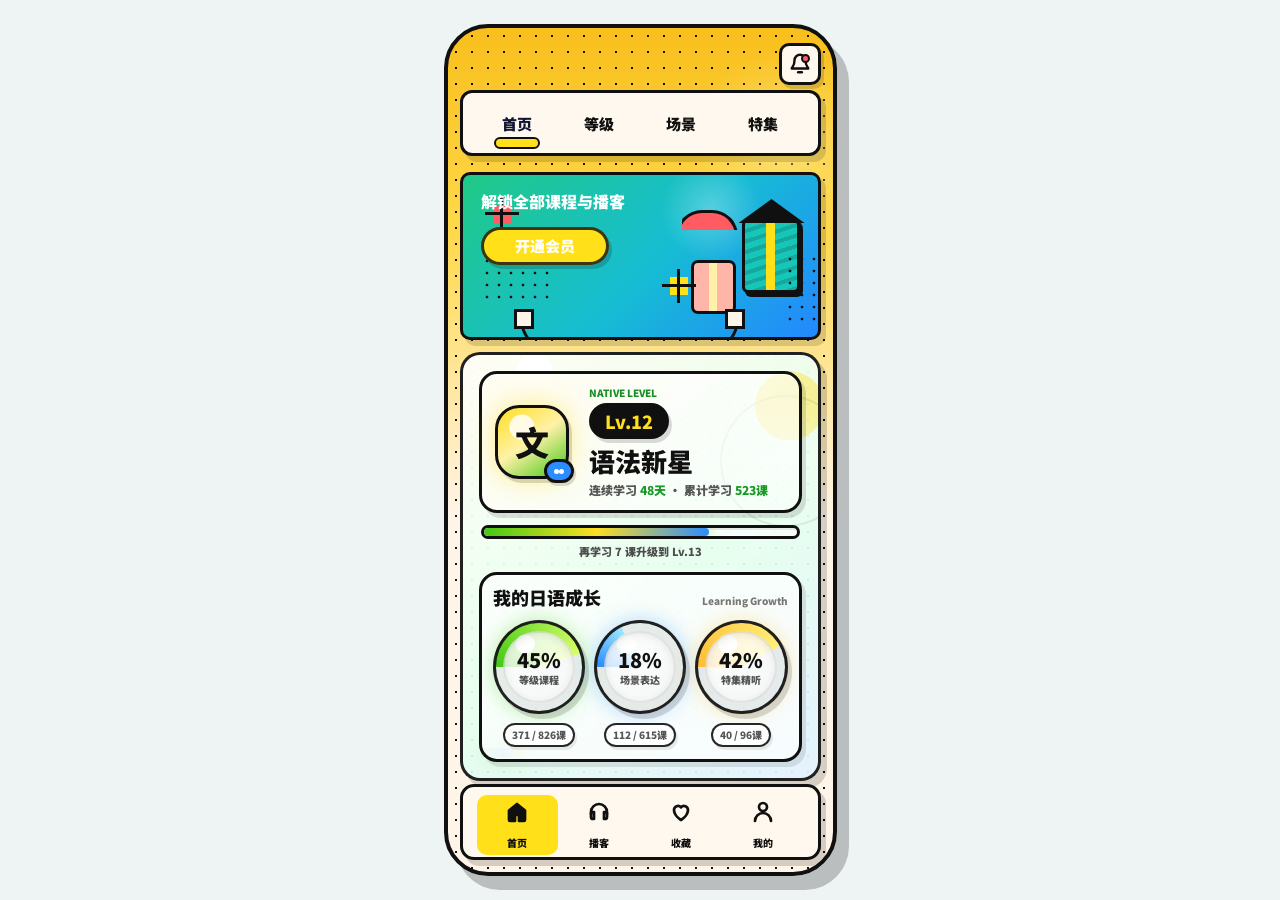
==== index.html @ c074c619 "Add files via upload" ====
<!doctype html>
<html lang="zh-CN">
  <head>
    <meta charset="UTF-8" />
    <meta name="viewport" content="width=device-width, initial-scale=1.0" />
    <title>Native 日本語 新版 App</title>
    <link rel="preconnect" href="https://fonts.googleapis.com" />
    <link rel="preconnect" href="https://fonts.gstatic.com" crossorigin />
    <link href="https://fonts.googleapis.com/css2?family=Noto+Sans+JP:wght@500;700;900&family=Noto+Sans+SC:wght@500;700;900&display=swap" rel="stylesheet" />
    <link rel="stylesheet" href="./styles.css" />
  </head>
  <body>
    <main class="stage">
      <section class="phone" aria-label="Native 日本語 新版 App">
        <div class="app">
          <section class="page active" data-page="home">
            <div class="top-actions">
              <button data-action="open-sheet" aria-label="通知">
                <svg viewBox="0 0 24 24"><path d="M10 21h4"/><path d="M18 8a6 6 0 0 0-12 0c0 7-3 7-3 9h18c0-2-3-2-3-9"/></svg>
                <i></i>
              </button>
            </div>
            <nav class="home-cats" aria-label="首页分类">
              <button class="active" data-go="home">首页</button>
              <button data-go="course">等级</button>
              <button data-go="scene">场景</button>
              <button data-go="feature">特集</button>
            </nav>

            <article class="member-banner" data-go="membership">
              <div class="member-copy">
                <h2>解锁全部课程与播客</h2>
                <button type="button">开通会员</button>
              </div>
              <div class="banner-art" aria-hidden="true">
                <span class="shape plus red"></span>
                <span class="shape dots left"></span>
                <span class="shape button-line"></span>
                <span class="shape rect"></span>
                <span class="shape triangle"></span>
                <span class="shape half"></span>
                <span class="shape bezier"></span>
                <span class="shape dots right"></span>
                <span class="shape plus yellow"></span>
              </div>
            </article>

            <article class="dashboard-card progress-overview study-overview">
              <div class="growth-identity">
                <div class="growth-avatar" aria-hidden="true">
                  <b>文</b>
                  <i></i>
                </div>
                <div class="growth-copy">
                  <span>Native Level</span>
                  <strong>Lv.12</strong>
                  <h3>语法新星</h3>
                  <p>连续学习 <b>48天</b> · 累计学习 <b>523课</b></p>
                </div>
              </div>

              <div class="growth-xp">
                <div><span style="width:72%"></span></div>
                <p>再学习 7 课升级到 Lv.13</p>
              </div>

              <div class="growth-ring-panel" aria-label="我的日语成长">
                <div class="growth-ring-head">
                  <h3>我的日语成长</h3>
                  <span>Learning Growth</span>
                </div>

                <div class="growth-rings">
                  <section class="growth-ring-card ring-level">
                    <div class="growth-ring" style="--angle:162deg">
                      <div><strong>45%</strong><span>等级课程</span></div>
                    </div>
                    <p>371 / 826课</p>
                  </section>
                  <section class="growth-ring-card ring-scene">
                    <div class="growth-ring" style="--angle:65deg">
                      <div><strong>18%</strong><span>场景表达</span></div>
                    </div>
                    <p>112 / 615课</p>
                  </section>
                  <section class="growth-ring-card ring-feature">
                    <div class="growth-ring" style="--angle:151deg">
                      <div><strong>42%</strong><span>特集精听</span></div>
                    </div>
                    <p>40 / 96课</p>
                  </section>
                </div>
              </div>
            </article>

            <article class="today-card level-today">
              <button class="see-all" data-go="course">开始学习 ›</button>
              <div class="course-cover native-cover">N</div>
              <div class="wide-copy">
                <span>今日等级课程推荐</span>
                <h3>Native等级之「まあまあ」主题课程</h3>
                <p>学会日本人常用的模糊评价和自然回应。</p>
              </div>
              <button class="small-play" data-action="play">▶</button>
            </article>

            <article class="today-card scene-today">
              <button class="see-all" data-go="scene">练习场景 ›</button>
              <div class="course-cover cafe-cover">喫</div>
              <div class="wide-copy">
                <span>今日场景课程推荐</span>
                <h3>カフェへ行きませんか</h3>
                <p>邀请、点单、寒暄，一节课完成咖啡店会话。</p>
              </div>
              <button class="small-play" data-action="play">▶</button>
            </article>

            <article class="today-card feature-today">
              <button class="see-all">查看特集 ›</button>
              <div class="course-cover vocab-cover">AB</div>
              <div class="wide-copy">
                <span>今日特集推荐</span>
                <h3>ABAB系词汇精选</h3>
                <p>どきどき、わくわく、いらいら，一次掌握高频拟态词。</p>
              </div>
              <button class="small-play gold-play" data-action="play">▶</button>
            </article>

            <article class="today-card podcast-today">
              <button class="see-all" data-go="podcast">节目列表 ›</button>
              <div class="course-cover podcast-cover" aria-hidden="true"><i></i></div>
              <div class="wide-copy">
                <h3>今日播客</h3>
                <p>日本の車生活について</p>
                <small>通勤、停车、买车文化 · 14:20</small>
              </div>
              <button class="small-play blue-play" data-action="play">▶</button>
            </article>
          </section>

          <section class="page" data-page="course">
            <div class="top-actions">
              <button data-action="open-sheet" aria-label="通知">
                <svg viewBox="0 0 24 24"><path d="M10 21h4"/><path d="M18 8a6 6 0 0 0-12 0c0 7-3 7-3 9h18c0-2-3-2-3-9"/></svg>
                <i></i>
              </button>
            </div>
            <nav class="home-cats" aria-label="首页分类">
              <button data-go="home">首页</button>
              <button class="active" data-go="course">等级</button>
              <button data-go="scene">场景</button>
              <button data-go="feature">特集</button>
            </nav>
            <div class="page-title">
              <div>
                <h2>等级课程</h2>
                <p>N5 到 Native，自然升级</p>
              </div>
            </div>

            <div class="sort-bar" data-sort-target="level-sort-list">
              <span>排序</span>
              <button class="active" data-sort="default">推荐</button>
              <button data-sort="total-desc">课程多</button>
              <button data-sort="learned-desc">学习多</button>
              <button data-sort="name-asc">名称</button>
            </div>

            <article class="level-hero">
              <div class="level-disc">N2</div>
              <div>
                <span>当前学习等级</span>
                <h3>中高级表达训练</h3>
                <p>重点训练自然表达、委婉语气和长句理解。</p>
              </div>
              <button data-action="play">继续</button>
            </article>

            <div class="level-tabs">
              <button data-go="level-n5">N5</button><button data-go="level-n4">N4</button><button data-go="level-n3">N3</button><button data-go="level-n2" class="active">N2</button><button data-go="level-n1">N1</button><button data-go="level-native">Native</button>
            </div>

            <div class="level-grid" id="level-sort-list">
              <article class="level-card done">
                <b>N5</b><h3>零基础轻松开口</h3><p>111课 · 已完成 70</p><i><span style="width: 63%"></span></i>
              </article>
              <article class="level-card done">
                <b>N4</b><h3>开启日常交流</h3><p>132课 · 已完成 98</p><i><span style="width: 74%"></span></i>
              </article>
              <article class="level-card" data-go="level-n3">
                <b>N3</b><h3>实用会话提升</h3><p>208课 · 已完成 98</p><i><span style="width: 47%"></span></i>
              </article>
              <article class="level-card active" data-go="level-n2">
                <b>N2</b><h3>各种场景表达进阶</h3><p>267课 · 已完成 0</p><i><span style="width: 0%"></span></i>
              </article>
              <article class="level-card locked" data-go="level-n1">
                <b>N1</b><h3>高级理解</h3><p>88课 · 解锁后学习</p><i><span style="width: 8%"></span></i>
              </article>
              <article class="level-card native">
                <b>Native</b><h3>真实语感</h3><p>主题表达 · まあまあ</p><i><span style="width: 18%"></span></i>
              </article>
            </div>

            <div class="course-list level-lessons">
              <article><mark class="new-badge">NEW</mark><span>01</span><div><h3>宿題をします</h3><p>ます形（します） · 播放 4</p></div><button>已完成</button></article>
              <article><span>02</span><div><h3>学生です</h3><p>丁寧形（です） · 播放 3</p></div><button>已完成</button></article>
              <article><span>03</span><div><h3>勉強する</h3><p>辞書形（する） · 播放 1</p></div><button>已完成</button></article>
              <article><span>04</span><div><h3>掃除して</h3><p>て形（して） · 播放 2</p></div><button>已完成</button></article>
              <article><span>05</span><div><h3>まあまあですね</h3><p>Native等级之「まあまあ」主题课程</p></div><button>学习中</button></article>
            </div>
          </section>

          <section class="page" data-page="level-n5">
            <div class="page-title sub-title">
              <button class="round-btn" data-go="course" aria-label="返回等级课程">
                <svg viewBox="0 0 24 24"><path d="m15 18-6-6 6-6"/></svg>
              </button>
              <div><h2>N5</h2><p>基础动词与礼貌表达</p></div>
            </div>
            <article class="level-list-head"><b>学习进度 70/111课</b><button data-action="play">全部播放</button></article>
            <div class="sort-bar compact" data-sort-target="level-n5-lessons">
              <span>排序</span>
              <button class="active" data-sort="default">课序</button>
              <button data-sort="unlearned-first">未学习</button>
              <button data-sort="complete-first">已完成</button>
              <button data-sort="plays-desc">播放多</button>
              <button data-sort="name-asc">名称</button>
            </div>
            <div class="old-level-list" id="level-n5-lessons">
              <article><mark class="new-badge">NEW</mark><span>01</span><div><h3>宿題をします</h3><p>ます形（します）</p></div><em>▶ 4</em><button>已完成</button></article>
              <article><span>02</span><div><h3>学生です</h3><p>丁寧形（です）</p></div><em>▶ 3</em><button>已完成</button></article>
              <article><span>03</span><div><h3>勉強する</h3><p>辞書形（する）</p></div><em>▶ 1</em><button>已完成</button></article>
              <article><span>04</span><div><h3>掃除して</h3><p>て形（して）</p></div><em>▶ 2</em><button>已完成</button></article>
              <article><span>05</span><div><h3>勉強しました</h3><p>た系（した・しました）</p></div><em>▶ 1</em><button>已完成</button></article>
            </div>
          </section>

          <section class="page" data-page="level-n4">
            <div class="page-title sub-title">
              <button class="round-btn" data-go="course" aria-label="返回等级课程">
                <svg viewBox="0 0 24 24"><path d="m15 18-6-6 6-6"/></svg>
              </button>
              <div><h2>N4</h2><p>可能形与日常表达</p></div>
            </div>
            <article class="level-list-head"><b>学习进度 1/132课</b><button data-action="play">全部播放</button></article>
            <div class="sort-bar compact" data-sort-target="level-n4-lessons">
              <span>排序</span>
              <button class="active" data-sort="default">课序</button>
              <button data-sort="unlearned-first">未学习</button>
              <button data-sort="complete-first">已完成</button>
              <button data-sort="plays-desc">播放多</button>
              <button data-sort="name-asc">名称</button>
            </div>
            <div class="old-level-list" id="level-n4-lessons">
              <article><mark class="new-badge">NEW</mark><span>01</span><div><h3>日本語ができる</h3><p>できる</p></div><em>▶ 0</em><button class="muted">未学习</button></article>
              <article><span>02</span><div><h3>予約できない</h3><p>できない</p></div><em>▶ 0</em><button class="muted">未学习</button></article>
              <article><span>03</span><div><h3>準備ができている</h3><p>できている</p></div><em>▶ 1</em><button class="muted">未学习</button></article>
              <article><span>04</span><div><h3>宿題ができていない</h3><p>できていない</p></div><em>▶ 0</em><button class="muted">未学习</button></article>
              <article><span>05</span><div><h3>食べられる</h3><p>〜られる（可能）</p></div><em>▶ 0</em><button class="muted">未学习</button></article>
            </div>
          </section>

          <section class="page" data-page="level-n3">
            <div class="page-title sub-title">
              <button class="round-btn" data-go="course" aria-label="返回等级课程">
                <svg viewBox="0 0 24 24"><path d="m15 18-6-6 6-6"/></svg>
              </button>
              <div><h2>N3</h2><p>实用会话与中级句型</p></div>
            </div>
            <article class="level-list-head"><b>学习进度 98/208课</b><button data-action="play">全部播放</button></article>
            <div class="sort-bar compact" data-sort-target="level-n3-lessons">
              <span>排序</span>
              <button class="active" data-sort="default">课序</button>
              <button data-sort="unlearned-first">未学习</button>
              <button data-sort="complete-first">已完成</button>
              <button data-sort="plays-desc">播放多</button>
              <button data-sort="name-asc">名称</button>
            </div>
            <div class="old-level-list" id="level-n3-lessons">
              <article data-go="n3-lesson-detail"><mark class="new-badge">NEW</mark><span>01</span><div><h3>出来上がる</h3><p>〜上がる</p></div><em>▶ 1</em><button>已完成</button></article>
              <article><span>02</span><div><h3>三日がかり</h3><p>〜がかり</p></div><em>▶ 0</em><button class="muted">未学习</button></article>
              <article><span>03</span><div><h3>信じがたい</h3><p>〜がたい</p></div><em>▶ 0</em><button class="muted">未学习</button></article>
              <article><span>04</span><div><h3>走りきった</h3><p>〜きる</p></div><em>▶ 0</em><button class="muted">未学习</button></article>
              <article><span>05</span><div><h3>食べきれない</h3><p>〜きれる</p></div><em>▶ 0</em><button class="muted">未学习</button></article>
            </div>
          </section>

          <section class="page" data-page="level-n2">
            <div class="page-title sub-title">
              <button class="round-btn" data-go="course" aria-label="返回等级课程">
                <svg viewBox="0 0 24 24"><path d="m15 18-6-6 6-6"/></svg>
              </button>
              <div><h2>N2</h2><p>高级句型与自然语气</p></div>
            </div>
            <article class="level-list-head"><b>学习进度 0/267课</b><button data-action="play">全部播放</button></article>
            <div class="sort-bar compact" data-sort-target="level-n2-lessons">
              <span>排序</span>
              <button class="active" data-sort="default">课序</button>
              <button data-sort="unlearned-first">未学习</button>
              <button data-sort="complete-first">已完成</button>
              <button data-sort="plays-desc">播放多</button>
              <button data-sort="name-asc">名称</button>
            </div>
            <div class="old-level-list" id="level-n2-lessons">
              <article data-go="n2-lesson-detail"><mark class="new-badge">NEW</mark><span>01</span><div><h3>力の限り走る</h3><p>〜限り（限界）</p></div><em>▶ 0</em><button class="muted">未学习</button></article>
              <article><span>02</span><div><h3>担当である限りは</h3><p>〜限りは（状態）</p></div><em>▶ 0</em><button class="muted">未学习</button></article>
              <article><span>03</span><div><h3>私が確認した限りでは</h3><p>〜限りでは（範囲）</p></div><em>▶ 0</em><button class="muted">未学习</button></article>
              <article><span>04</span><div><h3>今日に限って</h3><p>〜に限って</p></div><em>▶ 0</em><button class="muted">未学习</button></article>
              <article><span>05</span><div><h3>社員に限らず</h3><p>〜に限らず</p></div><em>▶ 0</em><button class="muted">未学习</button></article>
            </div>
          </section>

          <section class="page" data-page="level-native">
            <div class="page-title sub-title">
              <button class="round-btn" data-go="course" aria-label="返回等级课程">
                <svg viewBox="0 0 24 24"><path d="m15 18-6-6 6-6"/></svg>
              </button>
              <div><h2>Native</h2><p>真实语感与自然表达</p></div>
            </div>
            <article class="level-list-head"><b>学习进度 18/20课</b><button data-action="play">全部播放</button></article>
            <div class="sort-bar compact" data-sort-target="level-native-lessons">
              <span>排序</span>
              <button class="active" data-sort="default">课序</button>
              <button data-sort="unlearned-first">未学习</button>
              <button data-sort="complete-first">已完成</button>
              <button data-sort="plays-desc">播放多</button>
              <button data-sort="name-asc">名称</button>
            </div>
            <div class="old-level-list" id="level-native-lessons">
              <article><mark class="new-badge">NEW</mark><span>01</span><div><h3>思いのほか早く終わりました</h3><p>思いのほか</p></div><em>▶ 2</em><button>已完成</button></article>
              <article><span>02</span><div><h3>何より静か</h3><p>文法</p></div><em>▶ 2</em><button>已完成</button></article>
              <article><span>03</span><div><h3>何を言おうとも</h3><p>文法</p></div><em>▶ 1</em><button>已完成</button></article>
              <article><span>04</span><div><h3>親がいないのをいいことに</h3><p>文法</p></div><em>▶ 1</em><button>已完成</button></article>
              <article><span>05</span><div><h3>まあまあ</h3><p>表现</p></div><em>▶ 1</em><button class="muted">未学习</button></article>
            </div>
          </section>

          <section class="page" data-page="level-n1">
            <div class="page-title sub-title">
              <button class="round-btn" data-go="course" aria-label="返回等级课程">
                <svg viewBox="0 0 24 24"><path d="m15 18-6-6 6-6"/></svg>
              </button>
              <div><h2>N1</h2><p>高级表达与真实语气</p></div>
            </div>
            <article class="level-list-head"><b>学习进度 7/88课</b><button data-action="play">全部播放</button></article>
            <div class="sort-bar compact" data-sort-target="level-n1-lessons">
              <span>排序</span>
              <button class="active" data-sort="default">课序</button>
              <button data-sort="unlearned-first">未学习</button>
              <button data-sort="complete-first">已完成</button>
              <button data-sort="plays-desc">播放多</button>
              <button data-sort="name-asc">名称</button>
            </div>
            <div class="old-level-list" id="level-n1-lessons">
              <article data-go="lesson-detail"><mark class="new-badge">NEW</mark><span>01</span><div><h3>言うまでもない</h3><p>〜までもない</p></div><em>▶ 1</em><button>已完成</button></article>
              <article><span>02</span><div><h3>おそらく大丈夫</h3><p>おそらく</p></div><em>▶ 5</em><button>已完成</button></article>
              <article><span>03</span><div><h3>もしかしたら</h3><p>もしかしたら</p></div><em>▶ 3</em><button>已完成</button></article>
              <article><span>04</span><div><h3>どうも変だ</h3><p>どうも</p></div><em>▶ 3</em><button>已完成</button></article>
              <article><span>05</span><div><h3>言わずにはいられない</h3><p>〜ずにはいられない</p></div><em>▶ 0</em><button class="muted">未学习</button></article>
            </div>
          </section>

          <section class="page" data-page="lesson-detail">
            <div class="page-title lesson-title">
              <button class="round-btn" data-go="level-n1" aria-label="返回N1课程列表">
                <svg viewBox="0 0 24 24"><path d="m15 18-6-6 6-6"/></svg>
              </button>
              <div><h2>课程详情</h2><p>N1 · 言うまでもない</p></div>
              <button class="heart-btn" data-action="favorite-lesson" aria-label="收藏">♡</button>
            </div>

            <article class="lesson-summary-card">
              <h3>言うまでもない</h3>
              <p>没必要说</p>
              <div class="lesson-tags"><span>~までもない</span><span>恋爱约会</span></div>
              <div class="lesson-actions">
                <span>▶ 已播放1</span>
                <b>已完成</b>
                <button data-action="play">▶ 播放课程</button>
              </div>
            </article>

            <div class="dialogue-list">
              <article class="bubble left">
                <div class="speaker girl" aria-label="女性说话人"><img src="./assets/avatar-female.png" alt="" /></div>
                <div>
                  <h3>私のこと、本当に好き?</h3>
                  <p>watashi nokoto, hontou ni suki?</p>
                  <small>你真的喜欢我吗?</small>
                  <div><button data-action="play">▶ 播放</button><button>录音</button></div>
                </div>
              </article>
              <article class="bubble right">
                <div>
                  <h3>そんなの言うまでもないよ。</h3>
                  <p>sonnano iu mademonaiyo.</p>
                  <small>这还用说吗?</small>
                  <div><button data-action="play">▶ 播放</button><button>录音</button></div>
                </div>
                <div class="speaker boy" aria-label="男性说话人"><img src="./assets/avatar-male.png" alt="" /></div>
              </article>
            </div>

            <div class="lesson-bottom-actions">
              <button data-go="level-n1">‹ 上一课</button>
              <button data-action="toggle-complete">学习取消</button>
              <button data-go="course">下一课 ›</button>
            </div>
          </section>

          <section class="page" data-page="level-grammar-list">
            <div class="page-title sub-title">
              <button class="round-btn" data-action="grammar-back" aria-label="返回课程列表">
                <svg viewBox="0 0 24 24"><path d="m15 18-6-6 6-6"/></svg>
              </button>
              <div><h2 id="grammar-list-title">N1 语法列表</h2><p id="grammar-list-subtitle">选择语法查看例句</p></div>
            </div>
            <article class="grammar-list-hero">
              <span>Grammar Index</span>
              <h3 id="grammar-list-current">N1 高频语法</h3>
              <p>从课程主题进入同等级语法列表，再查看对应例句。</p>
            </article>
            <div class="sort-bar compact" data-sort-target="grammar-topic-list">
              <span>排序</span>
              <button class="active" data-sort="default">推荐</button>
            </div>
            <div class="grammar-topic-list" id="grammar-topic-list"></div>
          </section>

          <section class="page" data-page="grammar-examples">
            <div class="page-title sub-title">
              <button class="round-btn" data-go="level-grammar-list" aria-label="返回语法列表">
                <svg viewBox="0 0 24 24"><path d="m15 18-6-6 6-6"/></svg>
              </button>
              <div><h2 id="grammar-example-title">〜までもない</h2><p id="grammar-example-subtitle">N1 · 例句练习</p></div>
            </div>
            <article class="grammar-example-hero">
              <span>例句</span>
              <h3 id="grammar-example-pattern">〜までもない</h3>
              <p id="grammar-example-meaning">表示“没有必要特意做某事 / 不用说也明白”。</p>
            </article>
            <div class="grammar-example-list" id="grammar-example-list"></div>
          </section>

          <section class="page" data-page="n3-lesson-detail">
            <div class="page-title lesson-title">
              <button class="round-btn" data-go="level-n3" aria-label="返回N3课程列表">
                <svg viewBox="0 0 24 24"><path d="m15 18-6-6 6-6"/></svg>
              </button>
              <div><h2>课程详情</h2><p>N3 · 出来上がる</p></div>
              <button class="heart-btn" data-action="favorite-lesson" aria-label="收藏">♡</button>
            </div>

            <article class="lesson-summary-card n3-summary-card">
              <h3>出来上がる</h3>
              <p>完成</p>
              <div class="lesson-tags"><span>〜上がる</span><span>餐厅餐饮</span><span>N3</span></div>
              <div class="lesson-actions">
                <span>▶ 已播放1</span>
                <b>已完成</b>
                <button data-action="play">▶ 播放课程</button>
              </div>
            </article>

            <div class="dialogue-list n3-dialogue-list">
              <article class="bubble left">
                <div class="speaker girl" aria-label="女性说话人"><img src="./assets/avatar-female.png" alt="" /></div>
                <div>
                  <h3>ケーキはできましたか?</h3>
                  <small>蛋糕做好了吗?</small>
                  <div><button data-action="play">▶ 播放</button><button>录音</button></div>
                </div>
              </article>
              <article class="bubble right">
                <div>
                  <p>できあ</p>
                  <h3>はい、出来上がりました。</h3>
                  <small>是的，完成了。</small>
                  <div><button data-action="play">▶ 播放</button><button>录音</button></div>
                </div>
                <div class="speaker girl" aria-label="女性说话人"><img src="./assets/avatar-female.png" alt="" /></div>
              </article>
              <article class="bubble left">
                <div class="speaker girl" aria-label="女性说话人"><img src="./assets/avatar-female.png" alt="" /></div>
                <div>
                  <p>かお</p>
                  <h3>わあ、いい香りですね。</h3>
                  <small>哇，好香啊。</small>
                  <div><button data-action="play">▶ 播放</button><button>录音</button></div>
                </div>
              </article>
            </div>

            <div class="lesson-bottom-actions">
              <button data-go="level-n3">‹ 上一课</button>
              <button data-action="toggle-complete">学习取消</button>
              <button data-go="level-n3">下一课 ›</button>
            </div>
          </section>

          <section class="page" data-page="n2-lesson-detail">
            <div class="page-title lesson-title">
              <button class="round-btn" data-go="level-n2" aria-label="返回N2课程列表">
                <svg viewBox="0 0 24 24"><path d="m15 18-6-6 6-6"/></svg>
              </button>
              <div><h2>课程详情</h2><p>N2 · 力の限り走る</p></div>
              <button class="heart-btn" data-action="favorite-lesson" aria-label="收藏">♡</button>
            </div>

            <article class="lesson-summary-card n2-summary-card">
              <h3>力の限り走る</h3>
              <p>尽全力奔跑</p>
              <div class="lesson-tags"><span>〜限り（限界）</span><span>健身运动</span><span>N2</span></div>
              <div class="lesson-actions">
                <span>▶ 已播放0</span>
                <b class="muted-status">未学习</b>
                <button data-action="play">▶ 播放课程</button>
              </div>
            </article>

            <div class="dialogue-list n2-dialogue-list">
              <article class="bubble left">
                <div class="speaker boy" aria-label="男性说话人"><img src="./assets/avatar-male.png" alt="" /></div>
                <div>
                  <p>さいご　　はし</p>
                  <h3>最後まで走れましたか。</h3>
                  <small>跑到最后了吗?</small>
                  <div><button data-action="play">▶ 播放</button><button>录音</button></div>
                </div>
              </article>
              <article class="bubble right">
                <div>
                  <p>ちから　かぎ　はし</p>
                  <h3>はい、力の限り走りました。</h3>
                  <small>是的，我尽全力跑了。</small>
                  <div><button data-action="play">▶ 播放</button><button>录音</button></div>
                </div>
                <div class="speaker girl" aria-label="女性说话人"><img src="./assets/avatar-female.png" alt="" /></div>
              </article>
              <article class="bubble left">
                <div class="speaker boy" aria-label="男性说话人"><img src="./assets/avatar-male.png" alt="" /></div>
                <div>
                  <p>けっか</p>
                  <h3>すばらしい結果ですね。</h3>
                  <small>结果很棒呢。</small>
                  <div><button data-action="play">▶ 播放</button><button>录音</button></div>
                </div>
              </article>
            </div>

            <div class="lesson-bottom-actions">
              <button data-go="level-n2">‹ 上一课</button>
              <button data-action="toggle-complete" class="complete">学习完成</button>
              <button data-go="level-n2">下一课 ›</button>
            </div>
          </section>

          <section class="page" data-page="scene">
            <div class="top-actions">
              <button data-action="open-sheet" aria-label="通知">
                <svg viewBox="0 0 24 24"><path d="M10 21h4"/><path d="M18 8a6 6 0 0 0-12 0c0 7-3 7-3 9h18c0-2-3-2-3-9"/></svg>
                <i></i>
              </button>
            </div>
            <nav class="home-cats" aria-label="首页分类">
              <button data-go="home">首页</button>
              <button data-go="course">等级</button>
              <button class="active" data-go="scene">场景</button>
              <button data-go="feature">特集</button>
            </nav>
            <div class="page-title">
              <div>
                <h2>场景课程</h2>
                <p>按真实生活场景练会话</p>
              </div>
            </div>

            <div class="sort-bar" data-sort-target="scene-sort-list">
              <span>排序</span>
              <button class="active" data-sort="default">推荐</button>
              <button data-sort="total-desc">课程多</button>
              <button data-sort="learned-desc">学习多</button>
              <button data-sort="name-asc">名称</button>
            </div>

            <article class="scene-hero">
              <span>今日推荐场景</span>
              <h3>カフェへ行きませんか</h3>
              <p>邀请朋友、点单、确认口味、自然结束对话。</p>
              <button data-action="play">播放场景</button>
            </article>

            <div class="scene-list" id="scene-sort-list">
              <article><mark class="new-badge">NEW</mark><i class="scene-illo icon-chat"></i><div><h3>基础沟通</h3><p>问候、确认、简单寒暄</p><span><b style="width:41%"></b></span></div><strong>进行中</strong><em>11/27课</em></article>
              <article><i class="scene-illo icon-calendar"></i><div><h3>日常生活</h3><p>生活习惯、时间安排、邻里沟通</p><span><b style="width:38%"></b></span></div><strong>进行中</strong><em>23/60课</em></article>
              <article><i class="scene-illo icon-social"></i><div><h3>社交聊天</h3><p>朋友聊天、回应、表达感受</p><span><b style="width:37%"></b></span></div><strong>进行中</strong><em>19/52课</em></article>
              <article><i class="scene-illo icon-love"></i><div><h3>恋爱约会</h3><p>邀请、约会、自然推进话题</p><span><b style="width:47%"></b></span></div><strong>进行中</strong><em>8/17课</em></article>
              <article><i class="scene-illo icon-family"></i><div><h3>家庭关系</h3><p>家人称呼、关心、家庭对话</p><span><b style="width:45%"></b></span></div><strong>进行中</strong><em>10/22课</em></article>
              <article><i class="scene-illo icon-dining"></i><div><h3>餐厅餐饮</h3><p>预约、点餐、结账</p><span><b style="width:25%"></b></span></div><strong>进行中</strong><em>16/65课</em></article>
              <article><i class="scene-illo icon-invest"></i><div><h3>投资理财</h3><p>账户、收益、咨询表达</p><span><b style="width:23%"></b></span></div><strong>进行中</strong><em>3/13课</em></article>
              <article><i class="scene-illo icon-shopping"></i><div><h3>购物消费</h3><p>价格、退换、支付</p><span><b style="width:23%"></b></span></div><strong>进行中</strong><em>6/26课</em></article>
              <article><i class="scene-illo icon-traffic"></i><div><h3>交通出行</h3><p>电车、巴士、打车、问路</p><span><b style="width:30%"></b></span></div><strong>进行中</strong><em>8/27课</em></article>
              <article><i class="scene-illo icon-travel"></i><div><h3>旅行旅游</h3><p>酒店、景点、行程确认</p><span><b style="width:31%"></b></span></div><strong>进行中</strong><em>10/32课</em></article>
              <article><i class="scene-illo icon-plane"></i><div><h3>机场航空</h3><p>值机、登机、行李托运</p><span><b style="width:25%"></b></span></div><strong>进行中</strong><em>4/16课</em></article>
              <article><i class="scene-illo icon-hotel"></i><div><h3>酒店住宿</h3><p>入住、退房、设施咨询</p><span><b style="width:46%"></b></span></div><strong>进行中</strong><em>6/13课</em></article>
              <article><i class="scene-illo icon-sidejob"></i><div><h3>副业创业</h3><p>项目、合作、线上业务</p><span><b style="width:43%"></b></span></div><strong>进行中</strong><em>6/14课</em></article>
              <article><i class="scene-illo icon-neighbor"></i><div><h3>邻里关系</h3><p>邻居寒暄、噪音、互助</p><span><b style="width:33%"></b></span></div><strong>进行中</strong><em>4/12课</em></article>
              <article><i class="scene-illo icon-rent"></i><div><h3>住房租房</h3><p>看房、合同、维修沟通</p><span><b style="width:40%"></b></span></div><strong>进行中</strong><em>8/20课</em></article>
              <article><i class="scene-illo icon-medical"></i><div><h3>医疗健康</h3><p>挂号、问诊、拿药</p><span><b style="width:40%"></b></span></div><strong>进行中</strong><em>14/35课</em></article>
              <article><i class="scene-illo icon-bank"></i><div><h3>银行金融</h3><p>开户、转账、咨询</p><span><b style="width:40%"></b></span></div><strong>进行中</strong><em>4/10课</em></article>
              <article><i class="scene-illo icon-admin"></i><div><h3>行政手续</h3><p>住民票、保险、窗口</p><span><b style="width:56%"></b></span></div><strong>进行中</strong><em>9/16课</em></article>
              <article><i class="scene-illo icon-school"></i><div><h3>学校教育</h3><p>报名、面谈、请假</p><span><b style="width:48%"></b></span></div><strong>进行中</strong><em>13/27课</em></article>
              <article><i class="scene-illo icon-hobby"></i><div><h3>兴趣活动</h3><p>运动、社团、周末活动</p><span><b style="width:40%"></b></span></div><strong>进行中</strong><em>6/15课</em></article>
              <article><i class="scene-illo icon-music"></i><div><h3>娱乐活动</h3><p>音乐、演出、休闲邀约</p><span><b style="width:29%"></b></span></div><strong>进行中</strong><em>8/28课</em></article>
              <article><i class="scene-illo icon-pet"></i><div><h3>宠物相关</h3><p>宠物医院、寄养、用品</p><span><b style="width:38%"></b></span></div><strong>进行中</strong><em>5/13课</em></article>
              <article><i class="scene-illo icon-digital"></i><div><h3>数字生活</h3><p>手机、网络、线上服务</p><span><b style="width:29%"></b></span></div><strong>进行中</strong><em>10/34课</em></article>
              <article><i class="scene-illo icon-festival"></i><div><h3>节日聚会</h3><p>节日问候、聚餐、送礼</p><span><b style="width:36%"></b></span></div><strong>进行中</strong><em>4/11课</em></article>
              <article><i class="scene-illo icon-child"></i><div><h3>儿童育儿</h3><p>托育、学校、亲子对话</p><span><b style="width:22%"></b></span></div><strong>进行中</strong><em>4/18课</em></article>
              <article><i class="scene-illo icon-growth"></i><div><h3>学习成长</h3><p>学习计划、考试、复盘</p><span><b style="width:30%"></b></span></div><strong>进行中</strong><em>20/66课</em></article>
              <article><i class="scene-illo icon-public"></i><div><h3>公共服务</h3><p>窗口、设施、社区服务</p><span><b style="width:31%"></b></span></div><strong>进行中</strong><em>5/16课</em></article>
              <article><i class="scene-illo icon-weather"></i><div><h3>天气自然</h3><p>天气、自然灾害、季节</p><span><b style="width:32%"></b></span></div><strong>进行中</strong><em>11/34课</em></article>
              <article><i class="scene-illo icon-news"></i><div><h3>新闻话题</h3><p>新闻讨论、观点表达</p><span><b style="width:46%"></b></span></div><strong>进行中</strong><em>6/13课</em></article>
              <article><i class="scene-illo icon-eco"></i><div><h3>环保社会</h3><p>垃圾分类、环保、社会议题</p><span><b style="width:36%"></b></span></div><strong>进行中</strong><em>4/11课</em></article>
              <article><i class="scene-illo icon-culture"></i><div><h3>宗教文化</h3><p>神社、寺庙、习俗文化</p><span><b style="width:44%"></b></span></div><strong>进行中</strong><em>4/9课</em></article>
              <article><i class="scene-illo icon-alert"></i><div><h3>突发事件</h3><p>报警、求助、紧急说明</p><span><b style="width:44%"></b></span></div><strong>进行中</strong><em>8/18课</em></article>
              <article><i class="scene-illo icon-fitness"></i><div><h3>健身运动</h3><p>健身房、运动、身体状态</p><span><b style="width:36%"></b></span></div><strong>进行中</strong><em>5/14课</em></article>
              <article><i class="scene-illo icon-beauty"></i><div><h3>美容美发</h3><p>预约、美发、护理需求</p><span><b style="width:31%"></b></span></div><strong>进行中</strong><em>4/13课</em></article>
              <article><i class="scene-illo icon-fashion"></i><div><h3>服装穿搭</h3><p>尺码、搭配、试穿</p><span><b style="width:17%"></b></span></div><strong>进行中</strong><em>2/12课</em></article>
              <article><i class="scene-illo icon-job"></i><div><h3>求职转职</h3><p>简历、面试、入职沟通</p><span><b style="width:57%"></b></span></div><strong>进行中</strong><em>12/21课</em></article>
              <article><i class="scene-illo icon-meeting"></i><div><h3>会议讨论</h3><p>会议发言、确认、推进</p><span><b style="width:41%"></b></span></div><strong>进行中</strong><em>14/34课</em></article>
              <article><i class="scene-illo icon-work"></i><div><h3>职场沟通</h3><p>汇报、协商、跨部门沟通</p><span><b style="width:40%"></b></span></div><strong>进行中</strong><em>56/139课</em></article>
            </div>
          </section>

          <section class="page" data-page="membership">
            <div class="page-title pay-title">
              <button class="round-btn" data-go="home" aria-label="返回首页">
                <svg viewBox="0 0 24 24"><path d="m15 18-6-6 6-6"/></svg>
              </button>
              <div>
                <h2>开通会员</h2>
                <p>解锁全部课程与后台畅听</p>
              </div>
            </div>

            <div class="plan-list">
              <button class="plan-card active">
                <i></i>
                <div><h3>1个月会员</h3><p>每天仅约0.5元</p></div>
                <span><del>19元</del><b>15</b>元</span>
              </button>
              <button class="plan-card">
                <i></i>
                <div><h3>3个月会员</h3><p>每天仅约0.4元</p></div>
                <span><del>45元</del><b>36</b>元</span>
              </button>
              <button class="plan-card">
                <i></i>
                <div><h3>6个月会员</h3><p>每天仅约0.37元</p></div>
                <span><del>90元</del><b>66</b>元</span>
              </button>
              <button class="plan-card">
                <i></i>
                <div><h3>12个月会员</h3><p>每天仅约0.33元</p></div>
                <span><del>180元</del><b>120</b>元</span>
              </button>
            </div>

            <h3 class="pay-section-title">选择支付方式</h3>
            <article class="pay-method">
              <strong>Apple</strong>
              <div><h3>Apple IAP购买订阅</h3><p>快速安全的 Apple IAP订阅</p></div>
              <i></i>
            </article>

            <article class="pay-footer">
              <p>应付金额 <b>¥15</b></p>
              <button data-action="play" data-go="membership-success">立即开通</button>
              <small>开通即表示同意《会员服务协议》</small>
            </article>
          </section>

          <section class="page" data-page="membership-success">
            <div class="page-title pay-title">
              <button class="round-btn" data-go="home" aria-label="返回首页">
                <svg viewBox="0 0 24 24"><path d="m15 18-6-6 6-6"/></svg>
              </button>
              <div>
                <h2>开通成功</h2>
                <p>会员权益已解锁</p>
              </div>
            </div>

            <article class="pay-success-card">
              <div class="success-mark">✓</div>
              <span>Native日本語会员</span>
              <h3>已开通 1 个月会员</h3>
              <p>有效期至 2026-09-28，全部等级课程、场景课程、特集与播客现在可学习。</p>
            </article>

            <div class="success-benefits">
              <article><i>全</i><div><h3>全部课程解锁</h3><p>N5 到 Native、场景、特集完整可学</p></div></article>
              <article><i>声</i><div><h3>播客后台畅听</h3><p>真实语速内容持续更新</p></div></article>
              <article><i>练</i><div><h3>学习进度同步</h3><p>收藏、完成状态和播放记录自动保存</p></div></article>
            </div>

            <div class="success-actions">
              <button data-go="course">去学习</button>
              <button data-go="home">返回首页</button>
            </div>
          </section>

          <section class="page" data-page="podcast">
            <div class="page-title">
              <div>
                <h2>播客</h2>
                <p>参考日语播客体验，训练真实语速</p>
              </div>
            </div>
            <article class="scene-hero podcast-hero">
              <span>今日播客</span>
              <h3>日本の車生活について</h3>
              <p>通勤、停车、买车文化和地方生活差异。</p>
              <button data-podcast="0">进入本期</button>
            </article>
            <div class="podcast-list">
              <article data-podcast="0"><mark class="new-badge">NEW</mark><button>▶</button><div><h3>日本の車生活について</h3><p>通勤、停车、买车文化 · 14:20</p></div><span>Ep.89</span></article>
              <article data-podcast="1"><button>▶</button><div><h3>コンビニの新商品、なぜ毎週出る?</h3><p>便利店新品文化 · 11:36</p></div><span>Ep.88</span></article>
              <article data-podcast="2"><button>▶</button><div><h3>雨の日の過ごし方</h3><p>雨天生活表达 · 09:42</p></div><span>Ep.87</span></article>
              <article data-podcast="3"><button>▶</button><div><h3>朝のカフェで聞こえる日本語</h3><p>点单、寒暄、座位确认 · 12:18</p></div><span>Ep.86</span></article>
              <article data-podcast="4"><button>▶</button><div><h3>職場で使う「一応」と「念のため」</h3><p>职场缓冲语 · 15:04</p></div><span>Ep.85</span></article>
              <article data-podcast="5"><button>▶</button><div><h3>週末、何してた?</h3><p>闲聊展开方式 · 10:55</p></div><span>Ep.84</span></article>
              <article data-podcast="6"><button>▶</button><div><h3>病院で症状を説明する</h3><p>医疗场景表达 · 13:27</p></div><span>Ep.83</span></article>
              <article data-podcast="7"><button>▶</button><div><h3>電車が遅れた時の会話</h3><p>交通延误说明 · 08:48</p></div><span>Ep.82</span></article>
              <article data-podcast="8"><button>▶</button><div><h3>日本人のあいづち入門</h3><p>うん、へえ、なるほど · 16:11</p></div><span>Ep.81</span></article>
              <article data-podcast="9"><button>▶</button><div><h3>スーパーでよく聞く店内放送</h3><p>购物听力训练 · 09:58</p></div><span>Ep.80</span></article>
            </div>
          </section>

          <section class="page" data-page="podcast-detail">
            <div class="page-title podcast-detail-title">
              <button class="round-btn" data-go="podcast" aria-label="返回播客">
                <svg viewBox="0 0 24 24"><path d="m15 18-6-6 6-6"/></svg>
              </button>
              <h2>播客详情</h2>
            </div>
            <article class="podcast-player-card">
              <div class="audio-placeholder podcast-audio-bar">
                <button data-action="play">▶</button>
                <div>
                  <b id="podcast-title">日本の車生活について</b>
                  <small id="podcast-meta">Ep.89 · 14:20 · 真实语速</small>
                </div>
              </div>
              <div class="podcast-wave" aria-hidden="true"><i></i><i></i><i></i><i></i><i></i><i></i><i></i><i></i></div>
            </article>
            <article class="podcast-detail-card">
              <span id="podcast-topic">通勤、停车、买车文化</span>
              <h3 id="podcast-jp">日本の車生活について</h3>
              <p id="podcast-desc">围绕地方生活中的开车通勤、停车费、买车和日常用车习惯，训练自然速度下的关键词捕捉。</p>
            </article>
            <div class="transcript-card podcast-subtitle-card">
              <h3>字幕</h3>
              <p id="podcast-transcript">こんにちは。

Native日本語ラジオです。

今日はですね……

日本の車生活について、
少し話してみたいと思います。

みなさん、
日本って車が必要だと思いますか？

これ……

実は住んでいる場所によって、
答えが全然変わるんですよね。

例えば東京。

東京の場合はですね……

正直、
車がなくても生活できる人が多いです。

電車が本当に便利なので、
「車、なくてもいいかな」
って思う人も多いんですよね。</p>
            </div>
            <div class="transcript-card podcast-points-card">
              <h3>本期学习重点</h3>
              <p id="podcast-points">〜について話す / 必要だと思う / 場所によって変わる / なくても生活できる / 〜かなと思う</p>
            </div>
          </section>

          <section class="page" data-page="feature">
            <div class="top-actions">
              <button data-action="open-sheet" aria-label="通知">
                <svg viewBox="0 0 24 24"><path d="M10 21h4"/><path d="M18 8a6 6 0 0 0-12 0c0 7-3 7-3 9h18c0-2-3-2-3-9"/></svg>
                <i></i>
              </button>
            </div>
            <nav class="home-cats" aria-label="首页分类">
              <button data-go="home">首页</button>
              <button data-go="course">等级</button>
              <button data-go="scene">场景</button>
              <button class="active" data-go="feature">特集</button>
            </nav>
            <div class="page-title">
              <div>
                <h2>特集</h2>
                <p>主题式整理，集中突破表达</p>
              </div>
            </div>

            <div class="sort-bar" data-sort-target="feature-sort-list">
              <span>排序</span>
              <button class="active" data-sort="default">推荐</button>
              <button data-sort="total-desc">课程多</button>
              <button data-sort="learned-desc">学习多</button>
              <button data-sort="name-asc">名称</button>
            </div>

            <article class="scene-hero feature-hero">
              <span>今日特集推荐</span>
              <h3>ABAB系词汇精选</h3>
              <p>どきどき、わくわく、いらいら，一次掌握高频拟态词。</p>
              <button data-action="play">开始特集</button>
            </article>

            <div class="feature-list scene-list" id="feature-sort-list">
              <article><mark class="new-badge">NEW</mark><i class="scene-illo icon-chat"></i><div><h3>ちょっと 特集</h3><p>暧昧拒绝、缓冲表达、真实语气</p><span><b style="width:52%"></b></span></div><strong>进行中</strong><em>12/23课</em></article>
              <article><i class="scene-illo icon-growth"></i><div><h3>副词特集</h3><p>ちゃんと / せっかく / べつに</p><span><b style="width:38%"></b></span></div><strong>进行中</strong><em>8/21课</em></article>
              <article><i class="scene-illo icon-festival"></i><div><h3>拟声拟态词</h3><p>ボカボカ / ウジウジ / わくわく</p><span><b style="width:45%"></b></span></div><strong>进行中</strong><em>9/20课</em></article>
              <article><i class="scene-illo icon-work"></i><div><h3>Native职场会话</h3><p>汇报、确认、请求、拒绝</p><span><b style="width:34%"></b></span></div><strong>进行中</strong><em>11/32课</em></article>
            </div>
          </section>

          <section class="page" data-page="favorite">
            <div class="page-title">
              <div>
                <h2>收藏</h2>
                <p>今天优先复习这些内容</p>
              </div>
            </div>

            <div class="review-card favorite-summary">
              <div class="review-ring"><span data-favorite-count>8</span></div>
              <div>
                <span data-favorite-label>全部收藏课程</span>
                <p data-favorite-desc>等级、场景、播客、特集都已按频道整理。</p>
              </div>
            </div>

            <div class="favorite-filters">
              <button class="active" data-favorite-filter="all">全部</button>
              <button data-favorite-filter="level">等级</button>
              <button data-favorite-filter="scene">场景</button>
              <button data-favorite-filter="podcast">播客</button>
              <button data-favorite-filter="feature">特集</button>
            </div>

            <div class="saved-list">
              <article class="lesson-favorite-item" data-favorite-channel="level"><button>♥</button><div><small>等级</small><h3>言うまでもない</h3><p>没必要说 · N1</p></div><span>播放 1</span></article>
              <article data-favorite-channel="level"><button>♥</button><div><small>等级</small><h3>予約できない</h3><p>不能预约 · N4</p></div><span>播放 0</span></article>
              <article data-favorite-channel="level"><button>♥</button><div><small>等级</small><h3>宿題をしました</h3><p>做了作业 · N5</p></div><span>播放 1</span></article>
              <article data-favorite-channel="scene"><button>♥</button><div><small>场景</small><h3>カフェへ行きませんか</h3><p>咖啡店邀请 · 基础沟通</p></div><span>播放 2</span></article>
              <article data-favorite-channel="scene"><button>♥</button><div><small>场景</small><h3>病院で症状を説明する</h3><p>说明症状 · 医疗健康</p></div><span>播放 4</span></article>
              <article data-favorite-channel="podcast"><button>♥</button><div><small>播客</small><h3>日本の車生活について</h3><p>通勤、停车、买车文化</p></div><span>14:20</span></article>
              <article data-favorite-channel="feature"><button>♥</button><div><small>特集</small><h3>ABAB系词汇精选</h3><p>拟声拟态词</p></div><span>9/20课</span></article>
              <article data-favorite-channel="feature"><button>♥</button><div><small>特集</small><h3>Native职场会话</h3><p>汇报、确认、请求、拒绝</p></div><span>11/32课</span></article>
            </div>
          </section>

          <section class="page" data-page="profile">
            <article class="profile-card">
              <button class="profile-avatar" data-action="open-avatar" aria-label="选择头像" data-avatar="cat"><i class="avatar-illo avatar-cat"></i></button>
              <div class="profile-main">
                <h2>Native日本語 <button data-action="open-nickname" aria-label="编辑昵称">✎</button></h2>
                <p>ID:26070617154012 <span>▣</span></p>
                <div class="vip-row">
                  <strong>永久会员</strong>
                  <em>全课程永久解锁</em>
                </div>
              </div>
            </article>

            <article class="profile-progress">
              <div><h3>学习进度</h3><b>371/1023课程</b></div>
              <span><i style="width:36%"></i></span>
            </article>

            <div class="settings profile-settings">
              <button data-go="security"><i>锁</i><span><b>安全中心</b><small>管理账号安全</small></span><em>›</em></button>
              <button data-go="support"><i>☎</i><span><b>联系客服</b><small>有问题随时联系</small></span><em>›</em></button>
              <button data-go="settings"><i>⚙</i><span><b>系统设置</b><small>通知、语言与播放设置</small></span><em>›</em></button>
            </div>

            <button class="logout-btn" data-action="logout">退出登录</button>
          </section>

          <section class="page" data-page="security">
            <div class="page-title sub-title">
              <button class="round-btn" data-go="profile" aria-label="返回我的">
                <svg viewBox="0 0 24 24"><path d="m15 18-6-6 6-6"/></svg>
              </button>
              <div><h2>安全中心</h2><p>账号信息与安全设置</p></div>
            </div>
            <h3 class="profile-section-title">账号信息</h3>
            <div class="info-table">
              <div><span>手机号</span><b>13758492327</b></div>
              <div><span>邮箱</span><b>暂无</b></div>
              <div><span>账号ID</span><b>26070617154012</b></div>
              <div><span>注册时间</span><b>2026-07-06 17:15:38</b></div>
            </div>
            <h3 class="profile-section-title">安全设置</h3>
            <div class="settings profile-settings compact">
              <button><i>钥</i><span><b>修改登录密码</b><small>建议定期修改登录密码</small></span><em>›</em></button>
            </div>
            <h3 class="profile-section-title">危险操作</h3>
            <div class="settings profile-settings compact danger">
              <button><i>删</i><span><b>删除账号</b><small>永久删除所有数据</small></span><em>›</em></button>
            </div>
          </section>

          <section class="page" data-page="support">
            <div class="page-title sub-title">
              <button class="round-btn" data-go="profile" aria-label="返回我的">
                <svg viewBox="0 0 24 24"><path d="m15 18-6-6 6-6"/></svg>
              </button>
              <div><h2>联系客服</h2><p>通过邮件反馈问题</p></div>
            </div>
            <article class="support-card">
              <div>
                <span>电子邮箱</span>
                <b>native.japanese.app@gmail.com</b>
              </div>
              <button data-copy="native.japanese.app@gmail.com">复制</button>
            </article>
          </section>

          <section class="page settings-page" data-page="settings">
            <div class="page-title sub-title">
              <button class="round-btn" data-go="profile" aria-label="返回我的">
                <svg viewBox="0 0 24 24"><path d="m15 18-6-6 6-6"/></svg>
              </button>
              <div><h2>系统设置</h2><p>播放与字幕偏好</p></div>
            </div>
            <div class="option-panel">
              <div class="option-head"><i></i><div><h3>播放速度</h3></div></div>
              <div class="radio-grid settings-radio six"><button>0.5x</button><button>0.8x</button><button class="active">1.0x(默认)</button><button>1.25x</button><button>1.5x</button><button>2.0x</button></div>
            </div>
            <div class="option-panel">
              <div class="option-head"><i></i><div><h3>播放顺序</h3></div></div>
              <div class="radio-grid settings-radio two"><button class="active">顺序(默认)</button><button>随机</button></div>
            </div>
            <div class="option-panel">
              <div class="option-head"><i></i><div><h3>播放次数(会话语音播放次数)</h3></div></div>
              <div class="radio-grid settings-radio five"><button class="active">1次(默认)</button><button>2次</button><button>3次</button><button>4次</button><button>5次</button></div>
            </div>
            <div class="option-panel">
              <div class="option-head"><i></i><div><h3>翻译文显示</h3></div></div>
              <div class="radio-grid settings-radio two"><button class="active">开(默认)</button><button>关</button></div>
            </div>
            <div class="option-panel">
              <div class="option-head"><i></i><div><h3>假名显示</h3></div></div>
              <div class="radio-grid settings-radio two"><button class="active">开(默认)</button><button>关</button></div>
            </div>
            <div class="option-panel">
              <div class="option-head"><i></i><div><h3>罗马音显示</h3></div></div>
              <div class="radio-grid settings-radio two"><button>开(默认)</button><button class="active">关</button></div>
            </div>
          </section>

          <section class="page auth-page" data-page="login">
            <div class="auth-brand">
              <i class="auth-logo"><b>N</b><span></span></i>
              <h2>Native日本語</h2>
              <p>轻松学习，稳步提升</p>
            </div>
            <div class="auth-tabs"><button class="active">手机号登录</button><button>邮箱登录</button></div>
            <label>手机号<input placeholder="请输入手机号" /></label>
            <label>密码<span><input placeholder="请输入密码" type="password" /><button aria-label="显示密码">显示</button></span></label>
            <button class="auth-primary" data-go="home">登录</button>
            <div class="auth-links"><button data-go="register">还没有账号？去注册</button><button data-go="forgot-password">忘记密码？</button></div>
          </section>

          <section class="page auth-page" data-page="register">
            <div class="auth-brand">
              <i class="auth-logo"><b>N</b><span></span></i>
              <h2>Native日本語</h2>
              <p>轻松学习，稳步提升</p>
            </div>
            <div class="auth-tabs"><button>手机号注册</button><button class="active">邮箱注册</button></div>
            <label>邮箱<input placeholder="请输入邮箱地址" /></label>
            <label>密码<span><input placeholder="请输入密码" type="password" /><button aria-label="显示密码">显示</button></span></label>
            <label>验证码<div><input placeholder="请输入验证码" /><button data-go="verify-code-sent">获取验证码</button></div></label>
            <button class="auth-primary" data-go="home">注册</button>
            <div class="auth-links"><button data-go="login">已有账号？去登录</button><button data-go="forgot-password">忘记密码？</button></div>
          </section>

          <section class="page auth-page notice-page" data-page="verify-code-sent">
            <div class="auth-brand">
              <i class="auth-logo notice-logo"><b>码</b><span></span></i>
              <h2>验证码已发送</h2>
              <p>请查看邮箱或短信</p>
            </div>
            <article class="notice-card">
              <strong>60秒内有效</strong>
              <h3>验证码已经发送到你的账号</h3>
              <p>如果暂时没有收到，请检查邮箱垃圾箱或确认手机号是否填写正确。</p>
            </article>
            <div class="success-actions">
              <button data-go="register">返回注册</button>
              <button data-go="login">去登录</button>
            </div>
          </section>

          <section class="page auth-page notice-page" data-page="forgot-password">
            <div class="auth-brand">
              <i class="auth-logo notice-logo"><b>密</b><span></span></i>
              <h2>找回密码</h2>
              <p>通过验证码重设登录密码</p>
            </div>
            <label>手机号或邮箱<input placeholder="请输入手机号或邮箱" /></label>
            <label>验证码<div><input placeholder="请输入验证码" /><button data-go="verify-code-sent">获取验证码</button></div></label>
            <label>新密码<span><input placeholder="请输入新密码" type="password" /><button aria-label="显示密码">显示</button></span></label>
            <button class="auth-primary" data-go="login">确认重设</button>
            <div class="auth-links"><button data-go="login">返回登录</button><button data-go="register">去注册</button></div>
          </section>
        </div>

        <nav class="tabbar">
          <button class="active" data-nav="home">
            <svg viewBox="0 0 24 24"><path d="M4 10.5 12 4l8 6.5V20a1 1 0 0 1-1 1h-5v-6h-4v6H5a1 1 0 0 1-1-1z"/></svg>
            首页
          </button>
          <button data-nav="podcast">
            <svg viewBox="0 0 24 24"><path d="M4 14v-2a8 8 0 0 1 16 0v2"/><path d="M4 14a2 2 0 0 1 2-2h1v7H6a2 2 0 0 1-2-2z"/><path d="M20 14a2 2 0 0 0-2-2h-1v7h1a2 2 0 0 0 2-2z"/></svg>
            播客
          </button>
          <button data-nav="favorite">
            <svg viewBox="0 0 24 24"><path d="M12 20s-7-4.4-7-10a4 4 0 0 1 7-2.6A4 4 0 0 1 19 10c0 5.6-7 10-7 10z"/></svg>
            收藏
          </button>
          <button data-nav="profile">
            <svg viewBox="0 0 24 24"><path d="M20 21a8 8 0 0 0-16 0"/><circle cx="12" cy="7" r="4"/></svg>
            我的
          </button>
        </nav>

        <div class="sheet" aria-hidden="true">
          <div>
            <span>NEW LESSONS</span>
            <b>新课程上架</b>
            <p>等级、场景、特集各新增 1 节课程，今天可以直接开始学习。</p>
            <section>
              <article><mark class="new-badge">NEW</mark><i>等</i><div><strong>等级课程</strong><small>〜てもいいですか · 请求许可表达</small></div></article>
              <article><mark class="new-badge">NEW</mark><i>场</i><div><strong>场景课程</strong><small>コンビニで支払いをする · 支付与确认</small></div></article>
              <article><mark class="new-badge">NEW</mark><i>特</i><div><strong>特集课程</strong><small>日本人のあいづち · 自然回应训练</small></div></article>
            </section>
            <button data-action="close-sheet">知道了</button>
          </div>
        </div>

        <div class="logout-modal" aria-hidden="true">
          <div>
            <b>退出登录</b>
            <p>确定要退出当前账号吗？</p>
            <div>
              <button data-action="cancel-logout">取消</button>
              <button data-action="confirm-logout">确认</button>
            </div>
          </div>
        </div>

        <div class="nickname-modal" aria-hidden="true">
          <div>
            <b>修改昵称</b>
            <input value="Native日本語" aria-label="昵称" />
            <section>
              <button data-action="close-nickname">取消</button>
              <button data-action="close-nickname">保存</button>
            </section>
          </div>
        </div>

        <div class="avatar-modal" aria-hidden="true">
          <div>
            <header><b>选择头像</b><button data-action="close-avatar" aria-label="关闭">×</button></header>
            <section class="avatar-grid">
              <button class="active" data-avatar="cat" aria-label="小猫头像"><i class="avatar-illo avatar-cat"></i></button>
              <button data-avatar="dog" aria-label="小狗头像"><i class="avatar-illo avatar-dog"></i></button>
              <button data-avatar="rabbit" aria-label="小兔头像"><i class="avatar-illo avatar-rabbit"></i></button>
              <button data-avatar="boy" aria-label="男孩头像"><i class="avatar-illo avatar-boy"></i></button>
              <button data-avatar="girl" aria-label="女孩头像"><i class="avatar-illo avatar-girl"></i></button>
              <button data-avatar="student" aria-label="学生头像"><i class="avatar-illo avatar-student"></i></button>
              <button data-avatar="teacher" aria-label="老师头像"><i class="avatar-illo avatar-teacher"></i></button>
              <button data-avatar="bear" aria-label="小熊头像"><i class="avatar-illo avatar-bear"></i></button>
              <button data-avatar="fox" aria-label="狐狸头像"><i class="avatar-illo avatar-fox"></i></button>
              <button data-avatar="bird" aria-label="小鸟头像"><i class="avatar-illo avatar-bird"></i></button>
              <button data-avatar="chef" aria-label="料理头像"><i class="avatar-illo avatar-chef"></i></button>
              <button data-avatar="traveler" aria-label="旅行头像"><i class="avatar-illo avatar-traveler"></i></button>
              <button data-avatar="office" aria-label="职场头像"><i class="avatar-illo avatar-office"></i></button>
              <button data-avatar="music" aria-label="音乐头像"><i class="avatar-illo avatar-music"></i></button>
              <button data-avatar="star" aria-label="星星头像"><i class="avatar-illo avatar-star"></i></button>
            </section>
            <section class="modal-actions">
              <button data-action="close-avatar">取消</button>
              <button data-action="confirm-avatar">确定</button>
            </section>
          </div>
        </div>

        <div class="recording-modal" aria-hidden="true">
          <div>
            <i></i>
            <b>正在录音</b>
            <p>松开结束录音</p>
            <span><em></em><em></em><em></em><em></em><em></em></span>
          </div>
        </div>

        <div class="rating-modal" aria-hidden="true">
          <div>
            <span>使用体验</span>
            <b>觉得 Native 日本语好用吗?</b>
            <p>给一个评价，帮助我们继续优化课程和界面。</p>
            <section class="rating-stars" aria-label="评价星级">
              <button data-rating="1" aria-label="1星">★</button>
              <button data-rating="2" aria-label="2星">★</button>
              <button data-rating="3" aria-label="3星">★</button>
              <button data-rating="4" aria-label="4星">★</button>
              <button data-rating="5" aria-label="5星">★</button>
            </section>
            <button data-action="close-rating">稍后评价</button>
          </div>
        </div>
      </section>
    </main>

    <script src="./app.js"></script>
  </body>
</html>
---- styles.css ----
:root {
  --green: #1ed760;
  --green-2: #19c453;
  --cyan: #18c7d7;
  --blue: #2388ff;
  --navy: #151943;
  --black: #050505;
  --surface: #121212;
  --surface-2: #181818;
  --surface-3: #242424;
  --ink: #ffffff;
  --muted: #b3b3b3;
  --line: rgba(255, 255, 255, .08);
  --shadow: 0 18px 42px rgba(0, 0, 0, .42);
}

* {
  box-sizing: border-box;
}

html,
body {
  margin: 0;
  min-height: 100vh;
  background: #eef3f4;
  color: var(--ink);
  font-family: "Noto Sans SC", "Noto Sans JP", system-ui, sans-serif;
}

button {
  font: inherit;
  cursor: pointer;
  -webkit-tap-highlight-color: transparent;
}

h1,
h2,
h3,
p {
  margin: 0;
}

.stage {
  min-height: 100vh;
  display: grid;
  place-items: center;
  padding: 24px;
}

.phone {
  width: min(393px, 100vw);
  height: 852px;
  overflow: hidden;
  position: relative;
  border-radius: 44px;
  border: 1px solid rgba(255, 255, 255, .10);
  background:
    radial-gradient(circle at 16% 10%, rgba(255,255,255,.22), transparent 22%),
    linear-gradient(135deg, #1f7df3 0%, #16c7d8 48%, #24df8b 100%);
  box-shadow: 0 34px 90px rgba(0, 0, 0, .58);
}

.app {
  height: 774px;
  overflow: hidden;
  position: relative;
}

.page {
  display: block;
  position: absolute;
  inset: 0;
  height: 774px;
  overflow-y: auto;
  padding: 18px 12px 126px;
  scrollbar-width: none;
  opacity: 0;
  pointer-events: none;
  transform: translateX(100%);
  transition: transform .26s ease, opacity .18s ease;
}

.page::-webkit-scrollbar {
  display: none;
}

.page.active {
  opacity: 1;
  pointer-events: auto;
  transform: translateX(0);
  z-index: 1;
}

.app.slide-right .page {
  transform: translateX(-100%);
}

.app.slide-right .page.active,
.app.slide-left .page.active {
  transform: translateX(0);
}

.page[data-page="home"] {
  color: var(--navy);
  padding-top: 14px;
}

.top-actions {
  height: 44px;
  display: flex;
  justify-content: flex-end;
  align-items: center;
  margin-bottom: 4px;
}

.top-actions button {
  width: 42px;
  height: 42px;
  position: relative;
  display: grid;
  place-items: center;
  border: 0;
  border-radius: 50%;
  background: rgba(255, 255, 255, .92);
  color: var(--navy);
  box-shadow: 0 10px 22px rgba(65, 122, 145, .10);
}

.top-actions i {
  position: absolute;
  right: 8px;
  top: 8px;
  width: 9px;
  height: 9px;
  border-radius: 50%;
  background: #ff4f62;
}

.notice-read .top-actions i {
  display: none;
}

.home-cats {
  height: 74px;
  margin: 4px 0 18px;
  padding: 0 14px;
  display: grid;
  grid-template-columns: repeat(4, 1fr);
  align-items: center;
  border-radius: 26px;
  background: rgba(255, 255, 255, .94);
  box-shadow: 0 18px 36px rgba(62, 128, 124, .18);
  position: relative;
  overflow: visible;
}

.home-cats button {
  height: 52px;
  position: relative;
  border: 0;
  background: transparent;
  color: #77798b;
  font-size: 16px;
  font-weight: 900;
}

.home-cats button.active {
  color: #111633;
}

.home-cats button.active:after {
  content: "";
  position: absolute;
  left: 50%;
  bottom: 2px;
  width: 28px;
  height: 4px;
  border-radius: 999px;
  background: #23df9b;
  transform: translateX(-50%);
}

.dashboard-card {
  position: relative;
  margin-bottom: 12px;
  border: 1px solid rgba(105, 158, 176, .18);
  border-radius: 12px;
  background: rgba(255, 255, 255, .78);
  box-shadow: 0 10px 24px rgba(65, 122, 145, .10);
  backdrop-filter: blur(18px);
}

.member-banner {
  min-height: 154px;
  position: relative;
  overflow: hidden;
  margin-bottom: 12px;
  padding: 18px;
  border-radius: 18px;
  color: #fff;
  background:
    radial-gradient(circle at 88% 20%, rgba(255,255,255,.35), transparent 19%),
    linear-gradient(135deg, #1e7dff 0%, #16c6d8 43%, #22e08a 100%);
  box-shadow: 0 18px 34px rgba(33, 150, 180, .22);
}

.member-banner span,
.today-card .wide-copy span {
  display: block;
  color: rgba(255, 255, 255, .80);
  font-size: 10px;
  font-weight: 900;
  letter-spacing: 0;
}

.member-banner h2 {
  width: 210px;
  margin-top: 8px;
  font-size: 24px;
  line-height: 1.12;
  font-weight: 900;
}

.member-banner p {
  width: 206px;
  margin-top: 8px;
  color: rgba(255,255,255,.82);
  font-size: 12px;
  line-height: 1.45;
  font-weight: 700;
}

.member-banner button {
  height: 36px;
  margin-top: 13px;
  padding: 0 16px;
  border: 0;
  border-radius: 999px;
  background: #fff;
  color: #098251;
  font-size: 13px;
  font-weight: 900;
}

.banner-art {
  position: absolute;
  right: 12px;
  bottom: 13px;
  width: 102px;
  height: 102px;
  border-radius: 24px;
  background:
    radial-gradient(circle at 58% 55%, rgba(255,255,255,.25), transparent 31%),
    linear-gradient(145deg, rgba(255,255,255,.28), rgba(255,255,255,.08));
  transform: rotate(8deg);
  box-shadow: 0 20px 34px rgba(0,0,0,.18);
}

.banner-art i {
  position: absolute;
  left: 31px;
  top: 26px;
  width: 39px;
  height: 39px;
  border-radius: 50%;
  background: #ffd83e;
}

.banner-art b {
  position: absolute;
  left: 17px;
  bottom: 18px;
  color: #fff;
  font-size: 15px;
  font-weight: 900;
}

.see-all {
  position: absolute;
  top: 14px;
  right: 16px;
  border: 0;
  background: transparent;
  color: #6e7287;
  font-size: 12px;
  font-weight: 800;
}

.level-overview {
  min-height: 112px;
  display: grid;
  grid-template-columns: 58px 86px 1fr;
  gap: 14px;
  align-items: center;
  padding: 22px 14px;
}

.card-icon {
  width: 54px;
  height: 54px;
  display: grid;
  place-items: center;
  border-radius: 14px;
  font-weight: 900;
  box-shadow: 0 12px 25px rgba(36, 188, 151, .18);
}

.card-icon.mint {
  background: linear-gradient(145deg, #72efc2, #23c99a);
  color: #fff;
  font-size: 23px;
}

.level-copy h3,
.wide-copy h3 {
  color: var(--navy);
  font-size: 18px;
  font-weight: 900;
}

.level-copy p,
.wide-copy p {
  margin-top: 8px;
  color: #7d8195;
  font-size: 12px;
  font-weight: 800;
}

.level-rail {
  display: grid;
  grid-template-columns: repeat(6, 1fr);
  gap: 5px;
  align-items: center;
  padding-top: 14px;
}

.level-rail span {
  min-width: 0;
  display: grid;
  gap: 5px;
  justify-items: center;
  color: var(--navy);
  font-size: 11px;
  font-weight: 900;
}

.level-rail small {
  color: #6f748b;
  font-size: 9px;
  font-weight: 700;
}

.level-rail .selected {
  min-height: 64px;
  padding: 8px 5px;
  border: 1px solid #1bd3b6;
  border-radius: 9px;
  background: rgba(255,255,255,.72);
}

.level-rail i {
  width: 26px;
  height: 5px;
  border-radius: 99px;
  background: linear-gradient(90deg, #287eff, #27e0a1);
}

.progress-overview {
  min-height: 122px;
  display: grid;
  grid-template-columns: 76px repeat(3, minmax(0, 1fr));
  gap: 10px;
  align-items: center;
  padding: 24px 14px 16px;
}

.today-card {
  min-height: 112px;
  position: relative;
  display: grid;
  grid-template-columns: 74px 1fr 42px;
  gap: 13px;
  align-items: center;
  margin-bottom: 12px;
  padding: 15px 13px;
  border: 1px solid rgba(105, 158, 176, .18);
  border-radius: 16px;
  background: rgba(255, 255, 255, .82);
  box-shadow: 0 10px 24px rgba(65, 122, 145, .10);
  backdrop-filter: blur(18px);
}

.today-card .see-all {
  top: 12px;
  right: 14px;
}

.course-cover {
  width: 68px;
  height: 68px;
  display: grid;
  place-items: center;
  border-radius: 15px;
  color: #fff;
  font-size: 25px;
  font-weight: 900;
  box-shadow: 0 14px 24px rgba(31, 130, 155, .18);
}

.native-cover {
  background: linear-gradient(145deg, #111633, #15d097);
}

.cafe-cover {
  background: linear-gradient(145deg, #ffb55b, #ff7b7b);
}

.podcast-cover {
  background: linear-gradient(145deg, #7fc9ff, #2388ff);
}

.vocab-cover {
  background: linear-gradient(145deg, #ffe58a, #ffb03a);
  color: #5d3a00;
}

.today-card .wide-copy {
  min-width: 0;
  padding-right: 22px;
}

.today-card .wide-copy span {
  color: #21b78a;
}

.today-card .wide-copy h3 {
  margin-top: 6px;
  color: var(--navy);
  font-size: 16px;
  line-height: 1.25;
  font-weight: 900;
}

.today-card .wide-copy p,
.today-card .wide-copy small {
  display: block;
  margin-top: 6px;
  color: #737891;
  font-size: 11px;
  line-height: 1.4;
  font-weight: 800;
}

.small-play {
  width: 40px;
  height: 40px;
  border: 0;
  border-radius: 50%;
  background: #22d990;
  color: #fff;
  font-weight: 900;
  box-shadow: 0 10px 20px rgba(34, 217, 144, .25);
}

.blue-play {
  background: #2388ff;
  box-shadow: 0 10px 20px rgba(35, 136, 255, .24);
}

.gold-play {
  background: #ffb03a;
  box-shadow: 0 10px 20px rgba(255, 176, 58, .22);
}

.ring {
  width: 72px;
  height: 72px;
  display: grid;
  place-items: center;
  border-radius: 50%;
  background: radial-gradient(circle, #f7fbff 0 54%, transparent 55%), conic-gradient(#287eff 0 42%, #1ed2b6 42% 74%, #e6eef4 74%);
  color: var(--blue);
  text-align: center;
}

.ring span,
.ring small {
  font-size: 8px;
  color: #767d91;
  font-weight: 800;
}

.ring b {
  margin-top: 0;
  font-size: 22px;
  line-height: 1;
  font-weight: 900;
}

.progress-stat {
  min-width: 0;
  text-align: center;
  color: var(--navy);
}

.progress-stat i {
  width: 38px;
  height: 38px;
  margin: 0 auto 7px;
  display: grid;
  place-items: center;
  border-radius: 50%;
  background: #e9f8f8;
  font-style: normal;
  font-size: 15px;
  font-weight: 900;
}

.progress-stat b,
.progress-stat strong {
  display: block;
  font-size: 10px;
  font-weight: 900;
  white-space: nowrap;
}

.progress-stat strong {
  margin-top: 6px;
  font-size: 17px;
}

.grammar-card,
.scene-strip,
.podcast-card,
.feature-rail {
  min-height: 108px;
  display: grid;
  grid-template-columns: 58px 132px 1fr;
  gap: 14px;
  align-items: center;
  padding: 18px 14px;
}

.card-icon.violet {
  background: linear-gradient(145deg, #d6caff, #8d71ed);
  color: #fff;
}

.grammar-cols {
  display: grid;
  grid-template-columns: repeat(2, 1fr);
  gap: 12px;
}

.grammar-cols section {
  min-width: 0;
}

.grammar-cols b {
  color: #15c98c;
  font-size: 11px;
}

.grammar-cols section:nth-child(2) b {
  color: #9b58ff;
}

.grammar-cols strong {
  display: block;
  margin-top: 6px;
  color: var(--navy);
  font-size: 11px;
  line-height: 1.35;
}

.grammar-cols small {
  display: block;
  margin-top: 8px;
  color: #7d8195;
  font-size: 10px;
  font-weight: 800;
}

.card-icon.warm {
  background: linear-gradient(145deg, #fff0d1, #ffb24c);
}

.scene-bubbles {
  display: grid;
  grid-template-columns: repeat(4, 44px);
  gap: 10px;
}

.scene-bubbles span {
  width: 44px;
  min-width: 0;
  text-align: center;
  color: var(--navy);
  font-size: 9px;
  font-weight: 900;
}

.scene-bubbles span:before {
  content: "";
  display: block;
  width: 42px;
  height: 42px;
  margin-bottom: 6px;
  border-radius: 50%;
  background: linear-gradient(145deg, #ffe1ee, #ff8fb4);
}

.scene-bubbles span:nth-child(2):before { background: linear-gradient(145deg, #fff4d0, #ff9f4a); }
.scene-bubbles span:nth-child(3):before { background: linear-gradient(145deg, #dff1ff, #49a3ff); }
.scene-bubbles span:nth-child(4):before { background: linear-gradient(145deg, #daf9e8, #2bdd9b); }

.scene-bubbles small {
  display: block;
  margin-top: 3px;
  font-size: 8px;
  color: #4f5670;
}

.card-icon.blue {
  background: linear-gradient(145deg, #e8f5ff, #9bd1ff);
}

.podcast-card {
  grid-template-columns: 58px 110px 58px 1fr 44px;
}

.episode-art {
  width: 58px;
  height: 58px;
  border-radius: 8px;
  background: linear-gradient(145deg, #16253f, #7c9bd9 55%, #ffd37a);
}

.episode-copy b,
.episode-copy strong,
.episode-copy small {
  display: block;
}

.episode-copy b,
.episode-copy strong {
  color: var(--navy);
  font-weight: 900;
}

.episode-copy strong {
  margin-top: 5px;
  font-size: 11px;
  line-height: 1.35;
}

.episode-copy small {
  margin-top: 5px;
  color: #7d8195;
  font-size: 10px;
}

.pod-play {
  width: 40px;
  height: 40px;
  border: 0;
  border-radius: 50%;
  background: var(--blue);
  color: #fff;
  font-weight: 900;
}

.card-icon.star {
  background: linear-gradient(145deg, #fff4d0, #ffd85c);
  color: #fff;
}

.feature-rail {
  grid-template-columns: 58px 132px 1fr;
}

.specials {
  display: grid;
  grid-template-columns: repeat(3, 78px);
  gap: 8px;
  overflow: hidden;
}

.specials section {
  min-height: 82px;
  border-radius: 9px;
  padding: 10px;
  background: linear-gradient(145deg, #fff4c9, #ffe28b);
}

.specials section:nth-child(2) {
  background: linear-gradient(145deg, #dff8f1, #a8eadb);
}

.specials section:nth-child(3) {
  background: linear-gradient(145deg, #ebe6ff, #cec1ff);
}

.specials small {
  color: rgba(21,25,67,.55);
  font-size: 8px;
  font-weight: 900;
}

.specials b {
  display: block;
  margin-top: 7px;
  color: var(--navy);
  font-size: 10px;
  line-height: 1.35;
  font-weight: 900;
}

.top,
.page-title,
.profile-head,
.progress-top {
  display: flex;
  align-items: center;
  justify-content: space-between;
  gap: 14px;
}

.brand,
.profile-head {
  justify-content: flex-start;
}

.logo {
  width: 46px;
  height: 46px;
  flex: 0 0 auto;
  display: grid;
  place-items: center;
  border-radius: 50%;
  background:
    radial-gradient(circle at 70% 70%, #ff5e55 0 6px, transparent 7px),
    radial-gradient(circle at 50% 47%, #fff 0 21px, transparent 22px),
    linear-gradient(145deg, #31e874, #07822b);
  color: #101010;
  font-weight: 900;
  font-size: 19px;
  box-shadow: 0 12px 28px rgba(30, 215, 96, .24);
}

.brand h1 {
  font-size: 24px;
  line-height: 1.05;
  letter-spacing: 0;
  font-weight: 900;
}

.brand p,
.page-title p,
.profile-head p {
  margin-top: 5px;
  color: var(--muted);
  font-size: 12px;
  font-weight: 700;
}

.round-btn,
.icon-cta,
.play-btn {
  border: 0;
  display: grid;
  place-items: center;
}

.round-btn {
  width: 42px;
  height: 42px;
  flex: 0 0 auto;
  border-radius: 50%;
  background: rgba(0, 0, 0, .54);
  color: #fff;
}

svg {
  width: 22px;
  height: 22px;
  fill: none;
  stroke: currentColor;
  stroke-width: 2.7;
  stroke-linecap: round;
  stroke-linejoin: round;
}

.hero {
  min-height: 224px;
  margin-top: 4px;
  position: relative;
  overflow: hidden;
  border-radius: 8px;
  padding: 22px;
  color: #fff;
  background:
    linear-gradient(135deg, #197df5 0%, #12c4d6 44%, #21df86 100%);
  box-shadow: var(--shadow);
}

.hero:before {
  content: "";
  position: absolute;
  inset: auto -46px -60px auto;
  width: 180px;
  height: 180px;
  border-radius: 50%;
  background: rgba(0, 0, 0, .20);
}

.eyebrow {
  display: inline-flex;
  margin-bottom: 13px;
  color: rgba(255, 255, 255, .78);
  font-size: 11px;
  font-weight: 900;
  text-transform: uppercase;
}

.hero h2 {
  width: 220px;
  font-size: 32px;
  line-height: 1.06;
  letter-spacing: 0;
  font-weight: 900;
}

.hero p {
  width: 205px;
  margin-top: 10px;
  color: rgba(255, 255, 255, .82);
  font-size: 13px;
  line-height: 1.5;
  font-weight: 700;
}

.hero-actions {
  display: flex;
  gap: 12px;
  align-items: center;
  margin-top: 20px;
}

.primary {
  height: 46px;
  padding: 0 22px;
  border: 0;
  border-radius: 999px;
  background: var(--green);
  color: #000;
  font-size: 14px;
  font-weight: 900;
  box-shadow: 0 12px 24px rgba(0, 0, 0, .28);
}

.icon-cta,
.play-btn {
  width: 48px;
  height: 48px;
  border-radius: 50%;
  background: #000;
  color: var(--green);
  font-size: 18px;
  box-shadow: 0 10px 24px rgba(0, 0, 0, .28);
}

.hero-visual {
  position: absolute;
  right: 4px;
  bottom: 4px;
  width: 152px;
  height: 158px;
}

.book,
.mini-phone {
  position: absolute;
  box-shadow: 0 18px 34px rgba(0, 0, 0, .32);
}

.book {
  right: 50px;
  bottom: 30px;
  width: 92px;
  height: 92px;
  border-radius: 7px;
  background:
    linear-gradient(145deg, rgba(255,255,255,.22), transparent 38%),
    linear-gradient(135deg, #202020, #3d3d3d);
  transform: rotate(-8deg);
}

.book span {
  position: absolute;
  left: 13px;
  top: 12px;
  color: #fff;
  font-size: 17px;
  font-weight: 900;
  writing-mode: vertical-rl;
}

.mini-phone {
  right: 6px;
  bottom: 14px;
  width: 72px;
  height: 116px;
  border-radius: 13px;
  background: linear-gradient(180deg, #f3fff6, #a7f2bf);
  transform: rotate(8deg);
  padding: 14px 9px;
}

.mini-phone i {
  display: block;
  height: 10px;
  margin-bottom: 9px;
  border-radius: 8px;
  background: rgba(0, 0, 0, .16);
}

.mini-phone i:nth-child(2) {
  width: 72%;
}

.mini-phone i:nth-child(3) {
  width: 88%;
}

.headset {
  display: none;
}

.section-head {
  display: flex;
  align-items: center;
  justify-content: space-between;
  margin: 24px 0 12px;
}

.section-head h3 {
  color: #fff;
  font-size: 20px;
  font-weight: 900;
}

.section-head button {
  border: 0;
  background: transparent;
  color: var(--muted);
  font-size: 12px;
  font-weight: 900;
}

.progress-card,
.lesson-focus,
.course-list article,
.scene-list article,
.review-card,
.saved-list article,
.settings button {
  border: 1px solid var(--line);
  background: var(--surface-2);
  box-shadow: none;
}

.progress-card {
  border-radius: 8px;
  padding: 16px;
}

.level-mark {
  width: 58px;
  height: 58px;
  flex: 0 0 auto;
  display: grid;
  place-items: center;
  border-radius: 7px;
  background: linear-gradient(145deg, #494949, #191919);
  color: var(--green);
  font-size: 23px;
  font-weight: 900;
}

.progress-top strong {
  display: block;
  color: #fff;
  font-size: 17px;
  font-weight: 900;
}

.progress-top span {
  display: block;
  margin-top: 4px;
  color: var(--muted);
  font-size: 12px;
  font-weight: 700;
}

.streak {
  margin-left: auto;
  text-align: right;
}

.streak b {
  display: block;
  color: var(--green);
  font-size: 24px;
  line-height: 1;
}

.meter {
  height: 6px;
  margin: 16px 0 14px;
  overflow: hidden;
  border-radius: 999px;
  background: #383838;
}

.meter i,
.scene-list span b {
  display: block;
  height: 100%;
  border-radius: inherit;
  background: var(--green);
}

.stats {
  display: grid;
  grid-template-columns: repeat(3, 1fr);
  gap: 8px;
}

.stats div {
  min-width: 0;
  padding: 11px 10px;
  border-radius: 8px;
  background: #101010;
}

.stats b {
  display: block;
  color: #fff;
  font-size: 18px;
  font-weight: 900;
}

.stats span {
  display: block;
  margin-top: 3px;
  color: var(--muted);
  font-size: 10px;
  font-weight: 800;
}

.lesson-focus {
  display: grid;
  grid-template-columns: 1fr 58px;
  gap: 12px;
  align-items: center;
  border-radius: 8px;
  padding: 14px;
  background:
    linear-gradient(135deg, rgba(255,255,255,.06), rgba(255,255,255,.02)),
    var(--surface-2);
}

.tags {
  display: flex;
  gap: 8px;
  margin-bottom: 10px;
}

.tags span {
  padding: 5px 9px;
  border-radius: 999px;
  background: #2a2a2a;
  color: var(--muted);
  font-size: 11px;
  font-weight: 900;
}

.tags span:first-child {
  background: rgba(30, 215, 96, .14);
  color: var(--green);
}

.lesson-focus h3 {
  color: #fff;
  font-size: 23px;
  line-height: 1.14;
  font-weight: 900;
}

.lesson-focus p,
.lesson-focus small {
  display: block;
  margin-top: 5px;
  color: var(--muted);
  font-size: 12px;
  font-weight: 700;
}

.feature-grid {
  display: grid;
  grid-template-columns: repeat(2, 1fr);
  gap: 12px;
}

.feature-grid button {
  height: 136px;
  position: relative;
  overflow: hidden;
  text-align: left;
  border: 0;
  border-radius: 8px;
  background:
    linear-gradient(145deg, rgba(255,255,255,.07), rgba(255,255,255,.02)),
    var(--surface-2);
  padding: 14px;
}

.feature-grid button:after {
  content: "";
  position: absolute;
  width: 78px;
  height: 78px;
  right: -20px;
  bottom: -20px;
  border-radius: 7px;
  background: var(--color);
  opacity: .95;
  transform: rotate(14deg);
}

.feature-grid i {
  width: 46px;
  height: 46px;
  display: grid;
  place-items: center;
  border-radius: 7px;
  background: var(--tone);
  color: var(--color);
  font-style: normal;
  font-weight: 900;
}

.feature-grid b,
.feature-grid span {
  display: block;
  position: relative;
  z-index: 1;
}

.feature-grid b {
  margin-top: 18px;
  color: #fff;
  font-size: 17px;
  font-weight: 900;
}

.feature-grid span {
  margin-top: 5px;
  color: var(--muted);
  font-size: 11px;
  font-weight: 700;
}

.page-title {
  margin-bottom: 18px;
}

.page-title h2,
.profile-head h2 {
  color: var(--navy);
  font-size: 32px;
  line-height: 1.05;
  font-weight: 900;
}

.level-hero,
.scene-hero {
  position: relative;
  overflow: hidden;
  margin-bottom: 14px;
  border-radius: 20px;
  border: 1px solid rgba(105, 158, 176, .16);
  background: linear-gradient(135deg, rgba(255,255,255,.92), rgba(236, 252, 248, .78));
  box-shadow: 0 12px 28px rgba(65, 122, 145, .12);
}

.level-hero {
  min-height: 148px;
  display: grid;
  grid-template-columns: 76px 1fr 72px;
  gap: 14px;
  align-items: center;
  padding: 18px 15px;
}

.level-disc {
  width: 72px;
  height: 72px;
  display: grid;
  place-items: center;
  border-radius: 18px;
  background: linear-gradient(145deg, #151943, #18d69d);
  color: #fff;
  font-size: 28px;
  font-weight: 900;
  box-shadow: 0 16px 28px rgba(28, 187, 151, .22);
}

.level-hero span,
.scene-hero span {
  color: #20b98c;
  font-size: 11px;
  font-weight: 900;
}

.level-hero h3,
.scene-hero h3 {
  margin-top: 7px;
  color: var(--navy);
  font-size: 21px;
  line-height: 1.15;
  font-weight: 900;
}

.level-hero p,
.scene-hero p {
  margin-top: 7px;
  color: #737891;
  font-size: 12px;
  line-height: 1.45;
  font-weight: 800;
}

.level-hero button,
.scene-hero button {
  height: 40px;
  border: 0;
  border-radius: 999px;
  background: #24d993;
  color: #fff;
  font-size: 13px;
  font-weight: 900;
  box-shadow: 0 10px 20px rgba(36, 217, 147, .24);
}

.level-tabs {
  display: grid;
  grid-template-columns: repeat(3, 1fr);
  gap: 8px;
  overflow: visible;
  margin-bottom: 16px;
  scrollbar-width: none;
}

.level-tabs::-webkit-scrollbar {
  display: none;
}

.level-tabs button {
  height: 38px;
  min-width: 0;
  border: 0;
  border-radius: 999px;
  background: rgba(255, 255, 255, .72);
  color: #6f748b;
  font-weight: 900;
  box-shadow: 0 8px 18px rgba(65, 122, 145, .08);
}

.level-tabs button.active {
  color: #fff;
  background: linear-gradient(135deg, #2388ff, #22d990);
}

.level-grid {
  display: grid;
  grid-template-columns: repeat(2, 1fr);
  gap: 10px;
  margin-bottom: 14px;
}

.level-card {
  min-height: 126px;
  padding: 14px;
  border: 1px solid rgba(105, 158, 176, .16);
  border-radius: 18px;
  background: rgba(255, 255, 255, .82);
  box-shadow: 0 10px 22px rgba(65, 122, 145, .10);
}

.level-card[data-go],
.n1-course-list article[data-go] {
  cursor: pointer;
}

.level-card b {
  width: 42px;
  height: 42px;
  display: grid;
  place-items: center;
  border-radius: 12px;
  background: #e7fbf3;
  color: #18bb8a;
  font-size: 16px;
  font-weight: 900;
}

.level-card h3 {
  margin-top: 12px;
  color: var(--navy);
  font-size: 16px;
  font-weight: 900;
}

.level-card p {
  margin-top: 5px;
  color: #737891;
  font-size: 11px;
  font-weight: 800;
}

.level-card i {
  display: block;
  height: 5px;
  margin-top: 12px;
  overflow: hidden;
  border-radius: 999px;
  background: #e5eef1;
}

.level-card i span {
  display: block;
  height: 100%;
  border-radius: inherit;
  background: linear-gradient(90deg, #2388ff, #22d990);
}

.level-card.active {
  background: linear-gradient(135deg, rgba(35, 136, 255, .12), rgba(34, 217, 144, .22));
  border-color: rgba(35, 136, 255, .28);
}

.level-card.locked {
  opacity: .68;
}

.level-card.native b {
  width: auto;
  padding: 0 10px;
  background: #151943;
  color: #fff;
}

.course-summary {
  height: 84px;
  display: flex;
  align-items: center;
  justify-content: space-between;
  gap: 12px;
  padding: 0 16px;
  border-radius: 8px;
  background: linear-gradient(135deg, #1f7f41, #14391f);
  color: #fff;
  font-size: 15px;
  font-weight: 900;
}

.course-summary button {
  height: 42px;
  border: 0;
  border-radius: 999px;
  padding: 0 18px;
  background: var(--green);
  color: #000;
  font-weight: 900;
}

.course-list,
.scene-list,
.saved-list,
.settings {
  display: grid;
  gap: 10px;
  margin-top: 16px;
}

.course-list article,
.saved-list article {
  position: relative;
  min-height: 82px;
  display: grid;
  grid-template-columns: 50px 1fr auto;
  gap: 12px;
  align-items: center;
  padding: 10px;
  border-radius: 16px;
  background: rgba(255, 255, 255, .84);
  border: 1px solid rgba(105, 158, 176, .16);
  box-shadow: 0 10px 22px rgba(65, 122, 145, .10);
}

.course-list article > span {
  width: 50px;
  height: 50px;
  display: grid;
  place-items: center;
  border-radius: 14px;
  background: #e7fbf3;
  color: #18bb8a;
  font-weight: 900;
}

.course-list h3,
.scene-list h3,
.saved-list h3 {
  color: var(--navy);
  font-size: 17px;
  font-weight: 900;
}

.course-list p,
.saved-list p {
  display: block;
  margin-top: 5px;
  color: var(--muted);
  font-size: 12px;
  font-weight: 800;
}

.course-list article button {
  border: 0;
  border-radius: 999px;
  padding: 8px 10px;
  background: #e7fbf3;
  color: #18bb8a;
  font-size: 12px;
  font-weight: 900;
}

.scene-list article {
  min-height: 106px;
  display: grid;
  grid-template-columns: 58px 1fr auto;
  gap: 14px;
  align-items: center;
  padding: 14px;
  border-radius: 18px;
  background: rgba(255, 255, 255, .84);
  border: 1px solid rgba(105, 158, 176, .16);
  box-shadow: 0 10px 22px rgba(65, 122, 145, .10);
}

.scene-list i {
  width: 58px;
  height: 58px;
  display: grid;
  place-items: center;
  border-radius: 16px;
  background: linear-gradient(145deg, #efffff, #c3f6e7);
  color: #16b88a;
  font-style: normal;
  font-weight: 900;
}

.scene-list span {
  display: block;
  height: 5px;
  margin-top: 16px;
  overflow: hidden;
  border-radius: 999px;
  background: #e5eef1;
}

.scene-list em {
  color: #737891;
  font-style: normal;
  font-size: 12px;
  font-weight: 800;
}

.scene-list p {
  margin-top: 5px;
  color: #737891;
  font-size: 11px;
  font-weight: 800;
}

.scene-hero {
  min-height: 148px;
  padding: 20px;
  background:
    radial-gradient(circle at 88% 24%, rgba(255,255,255,.38), transparent 20%),
    linear-gradient(135deg, #fff4d7, #dff9f2 48%, #ddf0ff);
}

.scene-hero h3 {
  font-size: 24px;
}

.scene-hero p {
  width: 220px;
}

.scene-hero button {
  width: auto;
  margin-top: 14px;
  padding: 0 18px;
}

.podcast-hero {
  background: linear-gradient(135deg, #dff0ff, #e7fbf3);
}

.review-card {
  display: grid;
  grid-template-columns: 88px 1fr;
  gap: 14px;
  align-items: center;
  border-radius: 8px;
  padding: 16px;
}

.review-ring {
  width: 78px;
  height: 78px;
  display: grid;
  place-items: center;
  border-radius: 50%;
  background:
    radial-gradient(circle, var(--surface-2) 57%, transparent 58%),
    conic-gradient(var(--green) 0 72%, #333 72% 100%);
}

.review-ring span {
  color: #fff;
  font-size: 22px;
  font-weight: 900;
}

.review-card h3,
.vip-card h3 {
  color: #fff;
  font-size: 20px;
  font-weight: 900;
}

.review-card p,
.vip-card p {
  margin-top: 6px;
  color: var(--muted);
  font-size: 12px;
  line-height: 1.5;
  font-weight: 700;
}

.saved-list button {
  width: 42px;
  height: 42px;
  border: 0;
  border-radius: 50%;
  background: var(--green);
  color: #000;
  font-size: 18px;
  font-weight: 900;
}

.saved-list span {
  color: var(--muted);
  font-size: 12px;
  font-weight: 800;
}

.avatar {
  width: 68px;
  height: 68px;
  display: grid;
  place-items: center;
  border-radius: 50%;
  background: linear-gradient(145deg, #1ed760, #0a7e2a);
  color: #000;
  font-size: 28px;
  font-weight: 900;
}

.vip-card {
  margin-top: 20px;
  border-radius: 8px;
  padding: 18px;
  background: linear-gradient(135deg, #4d3a12, #181818);
  border: 1px solid rgba(255, 219, 125, .16);
}

.vip-card span {
  display: inline-flex;
  margin-bottom: 10px;
  padding: 5px 10px;
  border-radius: 999px;
  background: rgba(255,255,255,.12);
  color: #ffd56b;
  font-size: 11px;
  font-weight: 900;
}

.settings button {
  height: 68px;
  display: grid;
  grid-template-columns: 44px 1fr auto;
  gap: 12px;
  align-items: center;
  text-align: left;
  border-radius: 8px;
  padding: 0 12px;
  color: #fff;
}

.settings i {
  width: 44px;
  height: 44px;
  display: grid;
  place-items: center;
  border-radius: 6px;
  background: #282828;
  color: var(--green);
  font-style: normal;
  font-weight: 900;
}

.settings span {
  font-weight: 900;
}

.settings em {
  color: var(--muted);
  font-style: normal;
  font-size: 12px;
  font-weight: 800;
}

.tabbar {
  position: absolute;
  left: 0;
  right: 0;
  bottom: 0;
  z-index: 4;
  height: 86px;
  display: grid;
  grid-template-columns: repeat(4, 1fr);
  align-items: start;
  margin: 0 12px 12px;
  padding: 8px 16px 14px;
  border: 1px solid rgba(111, 149, 162, .13);
  border-radius: 28px;
  background: rgba(255, 255, 255, .92);
  backdrop-filter: blur(22px);
  box-shadow: 0 10px 28px rgba(66, 122, 142, .15);
  pointer-events: auto;
}

.tabbar button {
  height: 60px;
  display: grid;
  place-items: center;
  gap: 3px;
  border: 0;
  background: transparent;
  color: #8a8fa1;
  font-size: 10px;
  font-weight: 900;
}

.tabbar button.active {
  color: #28d79b;
}

.tabbar button.active svg {
  fill: currentColor;
}

.tabbar svg {
  width: 24px;
  height: 24px;
}

.sheet {
  position: absolute;
  inset: 0;
  display: none;
  align-items: end;
  padding: 0 18px 18px;
  background: rgba(0, 0, 0, .58);
  backdrop-filter: blur(5px);
  z-index: 5;
}

.sheet.open {
  display: flex;
}

.sheet > div {
  width: 100%;
  border-radius: 12px;
  padding: 20px;
  background: #181818;
  border: 1px solid var(--line);
  box-shadow: 0 26px 52px rgba(0, 0, 0, .34);
}

.sheet b {
  display: block;
  color: #fff;
  font-size: 20px;
  font-weight: 900;
}

.sheet p {
  margin-top: 8px;
  color: var(--muted);
  line-height: 1.55;
  font-size: 13px;
  font-weight: 700;
}

.sheet button {
  width: 100%;
  height: 48px;
  margin-top: 16px;
  border: 0;
  border-radius: 999px;
  background: var(--green);
  color: #000;
  font-weight: 900;
}

@media (max-width: 460px) {
  .stage {
    padding: 0;
  }

  .phone {
    width: 100vw;
    height: 100vh;
    min-height: 760px;
    border-radius: 0;
  }

  .app,
  .page {
    height: 100vh;
  }
}

/* playful editorial style */
:root {
  --play-yellow: #ffe019;
  --play-cream: #fff4e8;
  --play-ink: #101010;
  --play-red: #ff5b63;
  --play-blue: #70d5df;
  --play-green: #73c64a;
}

html,
body {
  background: #eef3f4;
  color: var(--play-ink);
}

.phone {
  border: 4px solid var(--play-ink);
  background:
    radial-gradient(circle at 88% 14%, rgba(255, 244, 180, .42), transparent 12%),
    radial-gradient(#111 1px, transparent 1.4px),
    linear-gradient(180deg, #f8bf1c 0%, #ffd84a 24%, #fff4e8 58%, #fff4e8 100%);
  background-size: auto, 16px 16px, auto;
  box-shadow: 12px 14px 0 rgba(0, 0, 0, .22);
}

.status-bar {
  color: var(--play-ink);
}

.signal i,
.wifi:after,
.battery:after {
  background: var(--play-ink);
}

.wifi,
.battery {
  border-color: var(--play-ink);
  border-left-color: transparent;
  border-right-color: transparent;
}

.battery {
  border-color: var(--play-ink);
}

.battery:before {
  background: var(--play-yellow);
}

.page,
.page[data-page="home"] {
  color: var(--play-ink);
}

.home-cats {
  height: 66px;
  margin: 2px 0 16px;
  border: 3px solid var(--play-ink);
  border-radius: 12px;
  background: #fff8ee;
  box-shadow: 5px 6px 0 rgba(0, 0, 0, .14);
}

.home-cats button {
  color: var(--play-ink);
  font-size: 15px;
}

.home-cats button.active:after {
  bottom: 0;
  height: 8px;
  width: 42px;
  border: 2px solid var(--play-ink);
  border-radius: 999px;
  background: var(--play-yellow);
}

.member-banner,
.dashboard-card,
.today-card,
.level-hero,
.scene-hero,
.level-card,
.course-list article,
.scene-list article,
.review-card,
.saved-list article,
.settings button,
.vip-card {
  border: 3px solid var(--play-ink);
  border-radius: 10px;
  background: #fff8ee;
  box-shadow: 5px 6px 0 rgba(0, 0, 0, .14);
  backdrop-filter: none;
}

.member-banner {
  min-height: 168px;
  color: var(--play-ink);
  background:
    linear-gradient(90deg, transparent 31px, rgba(16,16,16,.16) 32px, transparent 33px),
    linear-gradient(0deg, transparent 31px, rgba(16,16,16,.16) 32px, transparent 33px),
    #fff8ee;
  background-size: 32px 32px;
}

.member-banner:before,
.member-banner:after {
  content: "";
  position: absolute;
  border: 3px solid var(--play-ink);
}

.member-banner:before {
  right: 28px;
  top: 20px;
  width: 52px;
  height: 52px;
  background: var(--play-green);
  transform: rotate(2deg);
}

.member-banner:after {
  right: 82px;
  bottom: 28px;
  width: 78px;
  height: 46px;
  background: var(--play-blue);
  clip-path: polygon(0 100%, 58% 0, 100% 100%);
}

.member-banner span,
.today-card .wide-copy span {
  color: var(--play-red);
}

.member-banner h2 {
  width: 218px;
  font-size: 23px;
  letter-spacing: 0;
}

.member-banner p {
  color: #363636;
  font-size: 12px;
  line-height: 1.42;
}

.member-banner button,
.level-hero button,
.scene-hero button,
.course-summary button,
.small-play,
.pod-play {
  border: 3px solid var(--play-ink);
  border-radius: 8px;
  background: var(--play-yellow);
  color: var(--play-ink);
  box-shadow: 3px 4px 0 var(--play-ink);
}

.banner-art {
  right: 13px;
  bottom: 14px;
  width: 78px;
  height: 78px;
  border: 3px solid var(--play-ink);
  border-radius: 50%;
  background: #fff8ee;
  box-shadow: none;
  z-index: 1;
}

.banner-art i {
  left: 22px;
  top: 15px;
  width: 32px;
  height: 32px;
  background: var(--play-yellow);
}

.banner-art b {
  left: 12px;
  bottom: 13px;
  color: var(--play-ink);
}

.progress-overview {
  grid-template-columns: 76px repeat(3, minmax(0, 1fr));
  gap: 10px;
  padding: 24px 14px 16px;
  background: #fff8ee;
}

.ring {
  border: 3px solid var(--play-ink);
  background:
    radial-gradient(circle, #fff8ee 0 52%, transparent 53%),
    conic-gradient(var(--play-red) 0 42%, var(--play-blue) 42% 74%, #e8dfd3 74%);
  color: var(--play-ink);
}

.ring b,
.progress-stat strong,
.level-copy h3,
.wide-copy h3,
.today-card .wide-copy h3,
.course-list h3,
.scene-list h3,
.saved-list h3,
.page-title h2,
.profile-head h2,
.level-hero h3,
.scene-hero h3 {
  color: var(--play-ink);
}

.ring span,
.ring small,
.progress-stat b,
.today-card .wide-copy p,
.today-card .wide-copy small,
.level-copy p,
.wide-copy p,
.level-hero p,
.scene-hero p,
.course-list p,
.saved-list p,
.scene-list p,
.scene-list em,
.page-title p,
.profile-head p {
  color: #464646;
}

.progress-stat i {
  border: 2px solid var(--play-ink);
  background: var(--play-yellow);
}

.today-card {
  grid-template-columns: 70px 1fr 42px;
  min-height: 118px;
}

.today-card .wide-copy {
  padding-right: 18px;
}

.today-card .wide-copy span,
.member-banner span,
.see-all {
  font-size: 10px;
  letter-spacing: 0;
  font-weight: 800;
}

.today-card .wide-copy h3 {
  margin-top: 5px;
  font-size: 15px;
  line-height: 1.34;
  letter-spacing: 0;
  word-break: keep-all;
}

.today-card .wide-copy p,
.today-card .wide-copy small {
  margin-top: 5px;
  font-size: 11px;
  line-height: 1.45;
  font-weight: 700;
}

.course-list h3,
.scene-list h3,
.saved-list h3,
.profile-main h2,
.level-hero h3,
.scene-hero h3 {
  letter-spacing: 0;
  word-break: keep-all;
}

.profile-main h2 {
  font-size: 22px;
}

.today-card:before {
  content: "";
  position: absolute;
  right: 16px;
  bottom: 12px;
  width: 30px;
  height: 30px;
  background-image: radial-gradient(var(--play-ink) 1.4px, transparent 1.5px);
  background-size: 8px 8px;
  opacity: .65;
}

.course-cover,
.level-disc,
.scene-list i,
.course-list article > span,
.card-icon,
.saved-list button,
.avatar,
.settings i {
  border: 3px solid var(--play-ink);
  border-radius: 8px;
  box-shadow: 3px 4px 0 rgba(0,0,0,.16);
}

.native-cover,
.level-disc {
  background: var(--play-green);
  color: var(--play-ink);
}

.cafe-cover {
  background: var(--play-red);
  color: #fff;
}

.podcast-cover,
.card-icon.blue {
  background: var(--play-blue);
  color: var(--play-ink);
}

.podcast-cover {
  position: relative;
}

.podcast-cover i {
  width: 32px;
  height: 26px;
  display: block;
  border: 4px solid var(--play-ink);
  border-bottom: 0;
  border-radius: 22px 22px 0 0;
  position: relative;
}

.podcast-cover i:before,
.podcast-cover i:after {
  content: "";
  position: absolute;
  top: 14px;
  width: 8px;
  height: 16px;
  border: 3px solid var(--play-ink);
  border-radius: 5px;
  background: #fff8ee;
}

.podcast-cover i:before {
  left: -8px;
}

.podcast-cover i:after {
  right: -8px;
}

.vocab-cover,
.level-card b,
.course-list article > span,
.scene-list i,
.settings i,
.saved-list button {
  background: var(--play-yellow);
  color: var(--play-ink);
}

.see-all {
  color: #383838;
  font-weight: 900;
}

.level-tabs button {
  border: 3px solid var(--play-ink);
  background: #fff8ee;
  color: var(--play-ink);
  box-shadow: 3px 4px 0 rgba(0,0,0,.12);
}

.level-tabs button.active {
  background: var(--play-yellow);
  color: var(--play-ink);
}

.level-card.active {
  background: #fff2bd;
  border-color: var(--play-ink);
}

.level-card i,
.scene-list span {
  height: 7px;
  border: 2px solid var(--play-ink);
  background: #fff8ee;
}

.level-card i span,
.scene-list span b,
.meter i {
  background: var(--play-green);
}

.scene-hero,
.podcast-hero {
  background:
    radial-gradient(var(--play-ink) 1.2px, transparent 1.4px) 0 0 / 14px 14px,
    #fff8ee;
}

.scene-hero:after {
  content: "";
  position: absolute;
  right: 18px;
  top: 22px;
  width: 76px;
  height: 76px;
  border: 3px solid var(--play-ink);
  background: var(--play-blue);
  transform: rotate(-6deg);
}

.tabbar {
  height: 76px;
  margin: 0 12px 12px;
  padding: 8px 14px 10px;
  border: 3px solid var(--play-ink);
  border-radius: 14px;
  background: #fff8ee;
  box-shadow: 5px 6px 0 rgba(0,0,0,.16);
}

.tabbar button {
  color: var(--play-ink);
  border-radius: 10px;
}

.tabbar button.active {
  color: var(--play-ink);
  background: var(--play-yellow);
}

.sheet > div {
  border: 3px solid var(--play-ink);
  border-radius: 10px;
  background: #fff8ee;
  color: var(--play-ink);
  box-shadow: 6px 7px 0 rgba(0,0,0,.22);
}

.sheet b,
.sheet p {
  color: var(--play-ink);
}

.sheet span {
  display: inline-flex;
  margin-bottom: 8px;
  padding: 4px 9px;
  border: 2px solid var(--play-ink);
  border-radius: 999px;
  background: var(--play-yellow);
  color: var(--play-ink);
  font-size: 10px;
  font-weight: 900;
}

.sheet section {
  display: grid;
  gap: 10px;
  margin-top: 14px;
}

.sheet article {
  position: relative;
  min-height: 62px;
  display: grid;
  grid-template-columns: 42px 1fr;
  gap: 10px;
  align-items: center;
  padding: 10px;
  border: 3px solid var(--play-ink);
  border-radius: 10px;
  background: #fff1a8;
}

.sheet article:nth-child(2) {
  background: #dbf6ef;
}

.sheet article:nth-child(3) {
  background: #dff0ff;
}

.sheet .new-badge {
  left: auto;
  right: 10px;
  top: -10px;
  min-width: 39px;
  height: 20px;
  padding: 0 8px;
  font-size: 9px;
}

.sheet article i {
  width: 38px;
  height: 38px;
  display: grid;
  place-items: center;
  border: 3px solid var(--play-ink);
  border-radius: 10px;
  background: #fff8ee;
  color: var(--play-ink);
  font-style: normal;
  font-weight: 900;
}

.sheet article strong,
.sheet article small {
  display: block;
}

.sheet article strong {
  color: var(--play-ink);
  font-size: 14px;
  font-weight: 900;
}

.sheet article small {
  margin-top: 3px;
  color: #555;
  font-size: 11px;
  font-weight: 800;
}

.sheet button {
  border: 3px solid var(--play-ink);
  border-radius: 999px;
  background: var(--play-green);
  color: var(--play-ink);
  box-shadow: 3px 4px 0 rgba(0,0,0,.16);
}

.profile-card {
  min-height: 146px;
  display: grid;
  grid-template-columns: 78px 1fr;
  gap: 16px;
  align-items: center;
  margin-bottom: 14px;
  padding: 18px;
  border: 3px solid var(--play-ink);
  border-radius: 10px;
  background: #fff8ee;
  box-shadow: 5px 6px 0 rgba(0,0,0,.14);
}

.profile-avatar {
  width: 76px;
  height: 76px;
  display: grid;
  place-items: center;
  border: 3px solid var(--play-ink);
  border-radius: 50%;
  background:
    radial-gradient(circle at 36% 42%, #fff 0 7px, transparent 8px),
    linear-gradient(145deg, #d7c6ff, #8368e8);
  color: var(--play-ink);
  font-size: 28px;
  font-weight: 900;
  box-shadow: 3px 4px 0 rgba(0,0,0,.16);
}

.profile-main h2 {
  color: var(--play-ink);
  font-size: 24px;
  line-height: 1.1;
  font-weight: 900;
}

.profile-main h2 button {
  border: 0;
  background: transparent;
  color: var(--play-ink);
  font-size: 18px;
  font-weight: 900;
}

.profile-main p {
  margin-top: 10px;
  color: #575757;
  font-size: 13px;
  font-weight: 800;
}

.profile-main p span {
  color: #2388ff;
}

.vip-row {
  display: flex;
  flex-wrap: wrap;
  gap: 9px;
  margin-top: 12px;
}

.vip-row strong,
.vip-row em {
  display: inline-flex;
  align-items: center;
  min-height: 30px;
  padding: 5px 11px;
  border: 2px solid var(--play-ink);
  border-radius: 8px;
  font-style: normal;
  font-size: 13px;
  font-weight: 900;
}

.vip-row strong {
  background: #fff0bd;
  color: #8b5a00;
}

.vip-row em {
  background: #ffe8dc;
  color: #c95623;
}

.profile-progress {
  min-height: 86px;
  margin-bottom: 14px;
  padding: 16px;
  border: 3px solid var(--play-ink);
  border-radius: 10px;
  background: #fff8ee;
  box-shadow: 5px 6px 0 rgba(0,0,0,.14);
}

.profile-progress div {
  display: flex;
  justify-content: space-between;
  gap: 12px;
  align-items: center;
}

.profile-progress h3,
.profile-progress b {
  color: var(--play-ink);
  font-size: 16px;
  font-weight: 900;
}

.profile-progress span {
  display: block;
  height: 9px;
  margin-top: 14px;
  border: 2px solid var(--play-ink);
  border-radius: 999px;
  background: #fff8ee;
  overflow: hidden;
}

.profile-progress i {
  display: block;
  height: 100%;
  background: var(--play-green);
}

.profile-settings {
  gap: 0;
  overflow: hidden;
  border: 3px solid var(--play-ink);
  border-radius: 10px;
  background: #fff8ee;
  box-shadow: 5px 6px 0 rgba(0,0,0,.14);
}

.profile-settings button {
  height: 84px;
  border: 0;
  border-bottom: 2px solid var(--play-ink);
  border-radius: 0;
  box-shadow: none;
  background: transparent;
}

.profile-settings button:last-child {
  border-bottom: 0;
}

.profile-settings span b,
.profile-settings span small {
  display: block;
}

.profile-settings span b {
  color: var(--play-ink);
  font-size: 17px;
  font-weight: 900;
}

.profile-settings span small {
  margin-top: 5px;
  color: #666;
  font-size: 12px;
  font-weight: 800;
}

.profile-settings em {
  color: #333;
  font-size: 28px;
}

.logout-btn {
  width: 100%;
  height: 58px;
  margin-top: 28px;
  border: 3px solid var(--play-ink);
  border-radius: 10px;
  background: #fff8ee;
  color: #e15b62;
  font-size: 17px;
  font-weight: 900;
  box-shadow: 5px 6px 0 rgba(0,0,0,.14);
}

.pay-title {
  justify-content: flex-start;
}

.pay-title .round-btn {
  background: #fff8ee;
  border: 3px solid var(--play-ink);
  color: var(--play-ink);
  box-shadow: 3px 4px 0 rgba(0,0,0,.14);
}

.pay-player {
  height: 70px;
  margin-bottom: 14px;
  display: grid;
  grid-template-columns: 44px 1fr auto;
  gap: 14px;
  align-items: center;
  padding: 0 16px;
  border: 3px solid var(--play-ink);
  border-radius: 999px;
  background: #e9f9ea;
  box-shadow: 5px 6px 0 rgba(0,0,0,.14);
}

.pay-player button {
  border: 0;
  background: transparent;
  color: var(--play-ink);
  font-size: 30px;
  line-height: 1;
  font-weight: 900;
}

.pay-player span {
  color: var(--play-ink);
  font-size: 16px;
  font-weight: 900;
}

.wave {
  display: flex;
  gap: 3px;
  align-items: end;
  height: 24px;
}

.wave i {
  width: 5px;
  border-radius: 4px;
  background: #2388ff;
}

.wave i:nth-child(1) { height: 8px; }
.wave i:nth-child(2) { height: 16px; }
.wave i:nth-child(3) { height: 22px; }
.wave i:nth-child(4) { height: 12px; }
.wave i:nth-child(5) { height: 18px; }

.plan-list {
  display: grid;
  gap: 12px;
}

.plan-card {
  min-height: 92px;
  display: grid;
  grid-template-columns: 36px 1fr auto;
  gap: 14px;
  align-items: center;
  width: 100%;
  text-align: left;
  padding: 14px 16px;
  border: 3px solid transparent;
  border-radius: 12px;
  background: #fff8ee;
  box-shadow: 5px 6px 0 rgba(0,0,0,.14);
}

.plan-card.active {
  border-color: var(--play-green);
  background: #f0ffe9;
}

.plan-card i,
.pay-method i {
  width: 24px;
  height: 24px;
  border: 3px solid #d7d7d7;
  border-radius: 50%;
}

.plan-card.active i,
.pay-method i {
  border: 8px solid #43c915;
}

.plan-card h3,
.pay-method h3,
.pay-section-title {
  color: var(--play-ink);
  font-size: 20px;
  line-height: 1.2;
  font-weight: 900;
}

.plan-card p,
.pay-method p,
.pay-footer small {
  margin-top: 6px;
  color: #777;
  font-size: 13px;
  font-weight: 800;
}

.plan-card span {
  display: flex;
  align-items: baseline;
  gap: 7px;
  color: #777;
  white-space: nowrap;
  font-weight: 800;
}

.plan-card del {
  color: #999;
  font-size: 14px;
}

.plan-card b {
  color: #ff9f00;
  font-size: 34px;
  line-height: 1;
  font-weight: 900;
}

.pay-section-title {
  margin: 24px 0 12px;
}

.pay-method {
  min-height: 86px;
  display: grid;
  grid-template-columns: 54px 1fr 28px;
  gap: 14px;
  align-items: center;
  padding: 14px;
  border: 3px solid var(--play-ink);
  border-radius: 12px;
  background: #f0ffe9;
  box-shadow: 5px 6px 0 rgba(0,0,0,.14);
}

.pay-method strong {
  width: 54px;
  height: 54px;
  display: grid;
  place-items: center;
  border: 3px solid var(--play-ink);
  border-radius: 10px;
  background: #fff;
  color: #666;
  font-size: 13px;
  font-weight: 900;
}

.pay-footer {
  margin-top: 16px;
  padding: 16px 0 4px;
}

.pay-footer p {
  color: #666;
  font-size: 16px;
  font-weight: 800;
}

.pay-footer p b {
  margin-left: 8px;
  color: #43c915;
  font-size: 32px;
  font-weight: 900;
}

.pay-footer button {
  width: 100%;
  height: 58px;
  margin-top: 12px;
  border: 3px solid var(--play-ink);
  border-radius: 999px;
  background: #43c915;
  color: #fff;
  font-size: 20px;
  font-weight: 900;
  box-shadow: 5px 6px 0 rgba(0,0,0,.18);
}

.pay-footer small {
  display: block;
  text-align: center;
}

.pay-success-card {
  display: grid;
  justify-items: center;
  gap: 10px;
  margin-top: 18px;
  padding: 26px 20px;
  border: 3px solid var(--play-ink);
  border-radius: 18px;
  background: #fff8ee;
  text-align: center;
  box-shadow: 6px 7px 0 rgba(0,0,0,.16);
}

.success-mark {
  width: 82px;
  height: 82px;
  display: grid;
  place-items: center;
  border: 4px solid var(--play-ink);
  border-radius: 50%;
  background: var(--play-yellow);
  color: var(--play-ink);
  font-size: 48px;
  font-weight: 900;
  box-shadow: 0 0 0 5px #1c77ff inset, 4px 5px 0 rgba(0,0,0,.16);
}

.pay-success-card span {
  margin-top: 8px;
  padding: 7px 14px;
  border: 3px solid var(--play-ink);
  border-radius: 999px;
  background: #43c915;
  color: #fff;
  font-size: 13px;
  font-weight: 900;
}

.pay-success-card h3 {
  color: var(--play-ink);
  font-size: 22px;
  line-height: 1.2;
  font-weight: 900;
}

.pay-success-card p {
  max-width: 300px;
  color: #666;
  font-size: 14px;
  line-height: 1.65;
  font-weight: 800;
}

.success-benefits {
  display: grid;
  gap: 12px;
  margin-top: 18px;
}

.success-benefits article {
  display: grid;
  grid-template-columns: 54px 1fr;
  gap: 14px;
  align-items: center;
  min-height: 82px;
  padding: 14px;
  border: 3px solid var(--play-ink);
  border-radius: 14px;
  background: #fff;
  box-shadow: 5px 6px 0 rgba(0,0,0,.12);
}

.success-benefits i {
  width: 54px;
  height: 54px;
  display: grid;
  place-items: center;
  border-radius: 14px;
  background: #e9f9ea;
  color: #159b24;
  font-style: normal;
  font-size: 20px;
  font-weight: 900;
}

.success-benefits h3 {
  color: var(--play-ink);
  font-size: 18px;
  font-weight: 900;
}

.success-benefits p {
  margin-top: 5px;
  color: #777;
  font-size: 13px;
  line-height: 1.45;
  font-weight: 800;
}

.success-actions {
  display: grid;
  grid-template-columns: 1fr 1fr;
  gap: 12px;
  margin-top: 18px;
}

.success-actions button {
  height: 54px;
  border: 3px solid var(--play-ink);
  border-radius: 999px;
  background: #fff8ee;
  color: #159b24;
  font-size: 17px;
  font-weight: 900;
  box-shadow: 4px 5px 0 rgba(0,0,0,.14);
}

.success-actions button:first-child {
  background: #43c915;
  color: #fff;
}

.top-actions button {
  border: 3px solid var(--play-ink);
  border-radius: 10px;
  background: #fff8ee;
  color: var(--play-ink);
  box-shadow: 3px 4px 0 rgba(0,0,0,.14);
}

.top-actions i {
  border: 2px solid var(--play-ink);
  background: var(--play-red);
}

.feature-hero:after {
  background: var(--play-yellow);
}

.feature-list {
  display: grid;
  grid-template-columns: repeat(2, 1fr);
  gap: 12px;
  margin-top: 16px;
}

.feature-list article {
  min-height: 144px;
  padding: 14px;
  border: 3px solid var(--play-ink);
  border-radius: 10px;
  background: #fff8ee;
  box-shadow: 5px 6px 0 rgba(0,0,0,.14);
}

.feature-list article:nth-child(1) { background: #fff1a8; }
.feature-list article:nth-child(2) { background: #dbf6ef; }
.feature-list article:nth-child(3) { background: #e9ddff; }
.feature-list article:nth-child(4) { background: #ffe4cf; }

.feature-list small {
  color: #e15b62;
  font-size: 10px;
  font-weight: 900;
}

.feature-list h3 {
  margin-top: 10px;
  color: var(--play-ink);
  font-size: 16px;
  line-height: 1.28;
  font-weight: 900;
}

.feature-list p {
  margin-top: 8px;
  color: #555;
  font-size: 11px;
  line-height: 1.45;
  font-weight: 800;
}

.podcast-list {
  display: grid;
  gap: 10px;
  margin-top: 16px;
}

.podcast-list article {
  position: relative;
  min-height: 82px;
  display: grid;
  grid-template-columns: 42px minmax(0, 1fr) 50px;
  gap: 12px;
  align-items: center;
  padding: 10px;
  border: 3px solid var(--play-ink);
  border-radius: 10px;
  background: #fff8ee;
  box-shadow: 5px 6px 0 rgba(0,0,0,.14);
  cursor: pointer;
}

.podcast-list button {
  width: 42px;
  height: 42px;
  border: 3px solid var(--play-ink);
  border-radius: 50%;
  background: var(--play-yellow);
  color: var(--play-ink);
  font-size: 15px;
  font-weight: 900;
}

.podcast-list h3 {
  max-width: 100%;
  color: var(--play-ink);
  font-size: 14px;
  line-height: 1.25;
  font-weight: 900;
  overflow: hidden;
  text-overflow: ellipsis;
  white-space: nowrap;
}

.podcast-list p {
  max-width: 100%;
  margin-top: 5px;
  color: #555;
  font-size: 11px;
  line-height: 1.25;
  font-weight: 800;
  overflow: hidden;
  text-overflow: ellipsis;
  white-space: nowrap;
}

.podcast-list span {
  justify-self: end;
  color: #555;
  font-size: 11px;
  font-weight: 900;
  white-space: nowrap;
}

.new-badge {
  position: absolute;
  left: 13px;
  top: -10px;
  z-index: 3;
  display: inline-flex;
  align-items: center;
  justify-content: center;
  min-width: 42px;
  height: 22px;
  padding: 0 9px;
  border: 3px solid var(--play-ink);
  border-radius: 999px;
  background: linear-gradient(135deg, #ff3354 0%, #ff5b6b 55%, #ff8a7a 100%);
  color: #fff;
  font-size: 10px;
  line-height: 1;
  font-weight: 900;
  font-style: normal;
  letter-spacing: 0;
  text-shadow: 0 1px 0 rgba(0,0,0,.18);
  box-shadow: 2px 3px 0 rgba(0,0,0,.14), 0 0 14px rgba(255,51,84,.34);
  pointer-events: none;
}

.podcast-detail-title {
  justify-content: flex-start;
  align-items: center;
}

.podcast-detail-title h2 {
  flex: 1;
  text-align: center;
  transform: translateX(-22px);
  color: var(--play-muted);
  font-size: 22px;
  line-height: 1.2;
}

.podcast-detail-card,
.podcast-player-card,
.transcript-card,
.support-card,
.info-table,
.option-panel {
  border: 3px solid var(--play-ink);
  border-radius: 10px;
  background: #fff8ee;
  box-shadow: 5px 6px 0 rgba(0,0,0,.14);
}

.podcast-detail-card {
  padding: 18px;
}

.podcast-player-card {
  padding: 12px;
  background:
    radial-gradient(#101010 1.2px, transparent 1.3px) 0 0 / 12px 12px,
    linear-gradient(135deg, #fff8ee 0%, #ecfff0 56%, #fff3c6 100%);
}

.podcast-audio-bar {
  margin-top: 0;
  border-radius: 999px;
  background: #fffdf7;
  box-shadow: inset 0 -3px 0 rgba(0,0,0,.08);
}

.podcast-audio-bar button {
  background: #ffdf21;
  color: var(--play-ink);
  box-shadow: 2px 3px 0 #2b8cff;
}

.podcast-audio-bar b {
  max-width: 245px;
  overflow: hidden;
  text-overflow: ellipsis;
  white-space: nowrap;
}

.podcast-wave {
  height: 34px;
  display: flex;
  align-items: end;
  justify-content: center;
  gap: 5px;
  margin-top: 8px;
}

.podcast-wave i {
  width: 7px;
  border: 2px solid var(--play-ink);
  border-radius: 999px 999px 4px 4px;
  background: #2b8cff;
  box-shadow: 2px 2px 0 rgba(0,0,0,.12);
}

.podcast-wave i:nth-child(1) { height: 12px; background: #43c915; }
.podcast-wave i:nth-child(2) { height: 22px; }
.podcast-wave i:nth-child(3) { height: 16px; background: #ff5b6b; }
.podcast-wave i:nth-child(4) { height: 29px; background: #ffdf21; }
.podcast-wave i:nth-child(5) { height: 19px; }
.podcast-wave i:nth-child(6) { height: 25px; background: #43c915; }
.podcast-wave i:nth-child(7) { height: 14px; background: #ff5b6b; }
.podcast-wave i:nth-child(8) { height: 21px; background: #ffdf21; }

.podcast-art-large {
  width: 122px;
  height: 122px;
  margin: 0 auto 16px;
  display: grid;
  place-items: center;
  border: 3px solid var(--play-ink);
  border-radius: 18px;
  background:
    radial-gradient(#101010 1.4px, transparent 1.5px) 0 0 / 12px 12px,
    linear-gradient(135deg, #70d5df, #ffe019);
  box-shadow: 5px 6px 0 rgba(0,0,0,.16);
}

.podcast-art-large i {
  width: 56px;
  height: 44px;
  border: 6px solid var(--play-ink);
  border-bottom: 0;
  border-radius: 40px 40px 0 0;
  position: relative;
}

.podcast-art-large i:before,
.podcast-art-large i:after {
  content: "";
  position: absolute;
  top: 22px;
  width: 13px;
  height: 25px;
  border: 4px solid var(--play-ink);
  border-radius: 7px;
  background: #fff8ee;
}

.podcast-art-large i:before { left: -13px; }
.podcast-art-large i:after { right: -13px; }

.podcast-detail-card > span {
  display: block;
  color: #e15b62;
  font-size: 12px;
  font-weight: 900;
}

.podcast-detail-card h3 {
  margin-top: 8px;
  color: var(--play-ink);
  font-size: 24px;
  line-height: 1.2;
  font-weight: 900;
}

.podcast-detail-card p {
  margin-top: 10px;
  color: #4d4d4d;
  font-size: 13px;
  line-height: 1.55;
  font-weight: 800;
}

.audio-placeholder {
  min-height: 68px;
  display: grid;
  grid-template-columns: 48px 1fr;
  gap: 12px;
  align-items: center;
  margin-top: 16px;
  padding: 10px;
  border: 3px solid var(--play-ink);
  border-radius: 10px;
  background: #f0ffe9;
}

.audio-placeholder button {
  width: 44px;
  height: 44px;
  border: 3px solid var(--play-ink);
  border-radius: 50%;
  background: #43c915;
  color: #fff;
  font-weight: 900;
}

.audio-placeholder b,
.audio-placeholder small {
  display: block;
}

.audio-placeholder b {
  color: var(--play-ink);
  font-size: 15px;
  font-weight: 900;
}

.audio-placeholder small {
  margin-top: 4px;
  color: #666;
  font-size: 11px;
  font-weight: 800;
}

.transcript-card {
  margin-top: 14px;
  padding: 16px;
}

.transcript-card h3 {
  color: var(--play-ink);
  font-size: 18px;
  font-weight: 900;
}

.transcript-card p {
  margin-top: 10px;
  color: #444;
  font-size: 13px;
  line-height: 1.6;
  font-weight: 800;
}

.podcast-subtitle-card {
  background: #fffdf7;
}

.podcast-subtitle-card h3 {
  display: inline-flex;
  align-items: center;
  gap: 8px;
}

.podcast-subtitle-card h3:before {
  content: "";
  width: 10px;
  height: 22px;
  border: 3px solid var(--play-ink);
  border-radius: 999px;
  background: #43c915;
  box-shadow: 2px 2px 0 rgba(0,0,0,.14);
}

.podcast-subtitle-card p {
  white-space: pre-wrap;
  color: #2f2f2f;
  font-family: "Noto Sans JP", "Noto Sans SC", sans-serif;
  font-size: 15px;
  line-height: 1.82;
  letter-spacing: 0;
}

.podcast-points-card {
  background: #f0ffe9;
}

.sub-title {
  justify-content: flex-start;
}

.sub-title .round-btn {
  background: #fff8ee;
  border: 3px solid var(--play-ink);
  color: var(--play-ink);
  box-shadow: 3px 4px 0 rgba(0,0,0,.14);
}

.profile-section-title {
  margin: 20px 0 10px;
  color: var(--play-ink);
  font-size: 20px;
  font-weight: 900;
}

.info-table {
  overflow: hidden;
}

.info-table div {
  min-height: 64px;
  display: grid;
  grid-template-columns: 92px 1fr;
  gap: 10px;
  align-items: center;
  padding: 0 14px;
  border-bottom: 2px solid var(--play-ink);
}

.info-table div:last-child {
  border-bottom: 0;
}

.info-table span {
  color: var(--play-ink);
  font-size: 16px;
  font-weight: 900;
}

.info-table b {
  min-width: 0;
  color: #555;
  text-align: right;
  font-size: 14px;
  line-height: 1.25;
  font-weight: 800;
  word-break: break-all;
}

.profile-settings.compact button {
  height: 82px;
}

.profile-settings.danger i {
  background: #dff3ff;
}

.support-card {
  min-height: 90px;
  display: grid;
  grid-template-columns: 1fr;
  gap: 14px;
  align-items: center;
  padding: 16px;
}

.support-card span {
  display: block;
  color: var(--play-ink);
  font-size: 14px;
  font-weight: 900;
}

.support-card b {
  display: block;
  min-width: 0;
  margin-top: 8px;
  color: #555;
  font-size: 14px;
  line-height: 1.3;
  font-weight: 900;
  overflow-wrap: anywhere;
  word-break: normal;
}

.support-card button {
  justify-self: end;
  width: 84px;
  height: 42px;
  border: 3px solid var(--play-ink);
  border-radius: 999px;
  background: var(--play-yellow);
  color: var(--play-ink);
  font-size: 14px;
  font-weight: 900;
  box-shadow: 3px 4px 0 rgba(0,0,0,.14);
}

.option-panel {
  margin-bottom: 12px;
  padding: 16px;
}

.settings-hero {
  min-height: 134px;
  margin-bottom: 14px;
  padding: 18px;
  border: 3px solid var(--play-ink);
  border-radius: 10px;
  background:
    radial-gradient(#101010 1.2px, transparent 1.3px) 0 0 / 14px 14px,
    #fff1a8;
  box-shadow: 5px 6px 0 rgba(0,0,0,.14);
}

.settings-hero span {
  color: #e15b62;
  font-size: 11px;
  font-weight: 900;
}

.settings-hero h3 {
  width: 240px;
  margin-top: 8px;
  color: var(--play-ink);
  font-size: 24px;
  line-height: 1.12;
  font-weight: 900;
}

.settings-hero p {
  width: 245px;
  margin-top: 8px;
  color: #444;
  font-size: 12px;
  line-height: 1.45;
  font-weight: 800;
}

.option-head {
  display: grid;
  grid-template-columns: 44px 1fr;
  gap: 12px;
  align-items: center;
  padding-bottom: 12px;
  border-bottom: 2px solid var(--play-ink);
}

.option-head i {
  width: 44px;
  height: 44px;
  display: grid;
  place-items: center;
  border: 3px solid var(--play-ink);
  border-radius: 10px;
  background: var(--play-yellow);
  color: var(--play-ink);
  font-style: normal;
  font-weight: 900;
}

.option-panel h3 {
  color: var(--play-ink);
  font-size: 20px;
  font-weight: 900;
}

.option-panel p {
  margin-top: 4px;
  color: #666;
  font-size: 12px;
  font-weight: 800;
}

.radio-grid {
  display: grid;
  grid-template-columns: repeat(2, 1fr);
  gap: 12px;
  margin-top: 14px;
}

.radio-grid.five {
  grid-template-columns: repeat(2, 1fr);
}

.radio-grid button {
  min-height: 38px;
  position: relative;
  padding-left: 30px;
  border: 0;
  background: transparent;
  color: #555;
  text-align: left;
  font-size: 15px;
  font-weight: 900;
}

.radio-grid button:before {
  content: "";
  position: absolute;
  left: 0;
  top: 8px;
  width: 18px;
  height: 18px;
  border: 3px solid var(--play-green);
  border-radius: 50%;
  background: #fff8ee;
}

.radio-grid button.active:before {
  border-width: 6px;
}

.radio-grid button.active {
  color: var(--play-ink);
  background: var(--play-yellow);
  border-radius: 999px;
}

.toggle-panel {
  display: grid;
  gap: 12px;
}

.toggle-panel article {
  min-height: 82px;
  display: grid;
  grid-template-columns: 1fr 58px;
  gap: 12px;
  align-items: center;
  padding: 14px;
  border: 3px solid var(--play-ink);
  border-radius: 10px;
  background: #fff8ee;
  box-shadow: 5px 6px 0 rgba(0,0,0,.14);
}

.toggle-panel article > div {
  display: grid;
  grid-template-columns: 44px 1fr;
  gap: 12px;
  align-items: center;
}

.toggle-panel i {
  width: 44px;
  height: 44px;
  display: grid;
  place-items: center;
  border: 3px solid var(--play-ink);
  border-radius: 10px;
  background: var(--play-blue);
  color: var(--play-ink);
  font-style: normal;
  font-weight: 900;
}

.toggle-panel b,
.toggle-panel small {
  display: block;
}

.toggle-panel b {
  color: var(--play-ink);
  font-size: 16px;
  font-weight: 900;
}

.toggle-panel small {
  margin-top: 4px;
  color: #666;
  font-size: 12px;
  font-weight: 800;
}

.toggle {
  width: 56px;
  height: 34px;
  position: relative;
  border: 3px solid var(--play-ink);
  border-radius: 999px;
  background: #eee;
}

.toggle:after {
  content: "";
  position: absolute;
  left: 3px;
  top: 3px;
  width: 22px;
  height: 22px;
  border: 2px solid var(--play-ink);
  border-radius: 50%;
  background: #fff8ee;
  transition: transform .18s ease;
}

.toggle.active {
  background: var(--play-green);
}

.toggle.active:after {
  transform: translateX(22px);
}

.logout-modal {
  position: absolute;
  inset: 0;
  display: none;
  place-items: center;
  padding: 24px;
  background: rgba(0, 0, 0, .55);
  z-index: 6;
}

.logout-modal.open {
  display: grid;
}

.logout-modal > div {
  width: 100%;
  padding: 22px;
  border: 3px solid var(--play-ink);
  border-radius: 12px;
  background: #fff8ee;
  box-shadow: 6px 7px 0 rgba(0,0,0,.22);
}

.logout-modal b {
  display: block;
  color: var(--play-ink);
  text-align: center;
  font-size: 24px;
  font-weight: 900;
}

.logout-modal p {
  margin-top: 12px;
  color: #555;
  text-align: center;
  font-size: 15px;
  font-weight: 800;
}

.logout-modal div div {
  display: grid;
  grid-template-columns: 1fr 1fr;
  gap: 12px;
  margin-top: 20px;
}

.logout-modal button {
  height: 48px;
  border: 3px solid var(--play-ink);
  border-radius: 10px;
  background: #eee;
  color: var(--play-ink);
  font-size: 16px;
  font-weight: 900;
}

.logout-modal button:last-child {
  background: var(--play-green);
}

.n1-hero,
.lesson-summary-card,
.n1-course-list article,
.dialogue-list .bubble > div:not(.speaker) {
  border: 3px solid var(--play-ink);
  border-radius: 10px;
  background: #fff8ee;
  box-shadow: 5px 6px 0 rgba(0,0,0,.14);
}

.n1-hero {
  min-height: 156px;
  position: relative;
  overflow: hidden;
  margin-bottom: 16px;
  padding: 18px;
  background:
    linear-gradient(90deg, transparent 31px, rgba(16,16,16,.14) 32px, transparent 33px),
    linear-gradient(0deg, transparent 31px, rgba(16,16,16,.14) 32px, transparent 33px),
    #fff1a8;
  background-size: 32px 32px;
}

.n1-hero:after {
  content: "";
  position: absolute;
  right: 20px;
  top: 22px;
  width: 70px;
  height: 70px;
  border: 3px solid var(--play-ink);
  background: #f7d2ff;
  border-radius: 50%;
}

.n1-hero span,
.lesson-tags span:first-child {
  color: #2388ff;
  font-size: 12px;
  font-weight: 900;
}

.n1-hero h3 {
  width: 230px;
  margin-top: 8px;
  color: var(--play-ink);
  font-size: 30px;
  line-height: 1.08;
  font-weight: 900;
}

.n1-hero p {
  width: 220px;
  margin-top: 8px;
  color: #444;
  font-size: 13px;
  line-height: 1.45;
  font-weight: 800;
}

.n1-hero button {
  height: 40px;
  margin-top: 14px;
  padding: 0 16px;
  border: 3px solid var(--play-ink);
  border-radius: 10px;
  background: var(--play-green);
  color: var(--play-ink);
  font-weight: 900;
  box-shadow: 3px 4px 0 rgba(0,0,0,.16);
}

.n1-course-list {
  display: grid;
  gap: 10px;
}

.n1-course-list article {
  min-height: 86px;
  display: grid;
  grid-template-columns: 44px minmax(0, 1fr) auto;
  gap: 12px;
  align-items: center;
  padding: 12px;
}

.n1-course-list article.active {
  background: #f0ffe9;
}

.n1-course-list span {
  width: 42px;
  height: 42px;
  display: grid;
  place-items: center;
  border: 3px solid var(--play-ink);
  border-radius: 10px;
  background: #e8f8e9;
  color: #14952e;
  font-size: 16px;
  font-weight: 900;
}

.n1-course-list h3 {
  color: var(--play-ink);
  font-size: 17px;
  line-height: 1.2;
  font-weight: 900;
}

.n1-course-list p {
  margin-top: 5px;
  color: #555;
  font-size: 12px;
  font-weight: 800;
}

.n1-course-list button {
  height: 36px;
  padding: 0 12px;
  border: 3px solid var(--play-ink);
  border-radius: 999px;
  background: var(--play-yellow);
  color: var(--play-ink);
  font-size: 12px;
  font-weight: 900;
}

.lesson-title {
  align-items: flex-start;
}

.lesson-title h2 {
  font-size: 26px;
}

.heart-btn {
  width: 42px;
  height: 42px;
  margin-left: auto;
  border: 3px solid var(--play-ink);
  border-radius: 50%;
  background: #fff8ee;
  color: var(--play-ink);
  font-size: 24px;
  font-weight: 900;
  box-shadow: 3px 4px 0 rgba(0,0,0,.14);
}

.heart-btn.active {
  background: #ffc8d7;
  color: #ff4f74;
}

.lesson-favorite-item {
  display: none !important;
}

.lesson-favorite-item.show {
  display: grid !important;
}

.lesson-summary-card {
  padding: 18px;
  margin-bottom: 18px;
}

.lesson-summary-card h3 {
  color: var(--play-ink);
  font-size: 32px;
  line-height: 1.08;
  font-weight: 900;
}

.lesson-summary-card p {
  margin-top: 10px;
  color: #777;
  font-size: 17px;
  font-weight: 900;
}

.lesson-tags {
  display: flex;
  flex-wrap: wrap;
  gap: 10px;
  margin-top: 16px;
}

.lesson-tags span {
  min-height: 32px;
  display: inline-flex;
  align-items: center;
  padding: 0 13px;
  border: 3px solid var(--play-ink);
  border-radius: 999px;
  background: #f7d2ff;
  color: #bf2abe;
  font-size: 13px;
  font-weight: 900;
}

.lesson-tags span:first-child {
  background: #dff0ff;
}

.lesson-tags span:nth-child(2) {
  background: #fff1a8;
  color: #df7a2a;
}

.lesson-actions {
  display: grid;
  grid-template-columns: 1fr auto auto;
  gap: 10px;
  align-items: center;
  margin-top: 18px;
  padding-top: 14px;
  border-top: 3px solid var(--play-ink);
}

.lesson-actions span {
  color: #666;
  font-size: 13px;
  font-weight: 900;
}

.lesson-actions b,
.lesson-actions button {
  min-height: 36px;
  display: inline-flex;
  align-items: center;
  justify-content: center;
  padding: 0 12px;
  border: 3px solid var(--play-ink);
  border-radius: 999px;
  background: var(--play-yellow);
  color: var(--play-ink);
  font-size: 12px;
  font-weight: 900;
}

.lesson-actions button {
  background: var(--play-green);
}

.dialogue-list {
  display: grid;
  gap: 18px;
  padding-bottom: 92px;
}

.dialogue-list .bubble {
  display: grid;
  gap: 12px;
  align-items: start;
}

.dialogue-list .bubble.left {
  grid-template-columns: 56px 1fr;
}

.dialogue-list .bubble.right {
  grid-template-columns: 1fr 56px;
}

.dialogue-list .bubble > div:not(.speaker) {
  padding: 16px;
}

.dialogue-list .bubble.right > div:not(.speaker) {
  background: #f3f3f3;
}

.speaker {
  width: 54px;
  height: 54px;
  display: grid;
  place-items: center;
  border: 3px solid var(--play-ink);
  border-radius: 50%;
  color: var(--play-ink);
  box-shadow: 3px 4px 0 rgba(0,0,0,.14);
  position: relative;
  overflow: hidden;
  background: #fff8ee;
}

.speaker.girl {
  background: #fff8ee;
}

.speaker.boy {
  background: #fff8ee;
}

.speaker img {
  width: 100%;
  height: 100%;
  display: block;
  object-fit: cover;
}

.speaker i {
  width: 31px;
  height: 33px;
  position: relative;
  display: block;
  border: 3px solid var(--play-ink);
  border-radius: 50% 50% 42% 42%;
  background: #fff8ee;
}

.speaker i:before,
.speaker i:after {
  content: "";
  position: absolute;
}

.speaker.girl i:before {
  left: -8px;
  top: -10px;
  width: 39px;
  height: 22px;
  border: 3px solid var(--play-ink);
  border-bottom-width: 2px;
  border-radius: 18px 18px 8px 8px;
  background:
    repeating-linear-gradient(90deg, transparent 0 7px, var(--play-ink) 7px 10px, transparent 10px 14px),
    #fff8ee;
}

.speaker.girl i:after {
  left: 4px;
  top: 11px;
  width: 5px;
  height: 5px;
  border-radius: 50%;
  background: var(--play-ink);
  box-shadow: 14px 0 0 var(--play-ink), 7px 10px 0 -1px var(--play-red);
}

.speaker.boy i:before {
  left: -6px;
  top: -9px;
  width: 35px;
  height: 18px;
  border: 3px solid var(--play-ink);
  border-bottom-width: 2px;
  border-radius: 16px 16px 6px 6px;
  background:
    linear-gradient(135deg, transparent 0 35%, var(--play-ink) 36% 44%, transparent 45%),
    #fff8ee;
}

.speaker.boy i:after {
  left: 4px;
  top: 11px;
  width: 5px;
  height: 5px;
  border-radius: 50%;
  background: var(--play-ink);
  box-shadow: 14px 0 0 var(--play-ink), 7px 11px 0 -1px var(--play-ink);
}

.dialogue-list h3 {
  color: var(--play-ink);
  font-size: 25px;
  line-height: 1.28;
  font-weight: 900;
}

.dialogue-list p {
  margin-top: 8px;
  color: #8a8a8a;
  font-size: 14px;
  line-height: 1.4;
  font-weight: 800;
}

.dialogue-list small {
  display: block;
  margin-top: 8px;
  color: #777;
  font-size: 14px;
  font-weight: 800;
}

.dialogue-list .bubble div div {
  display: flex;
  gap: 10px;
  margin-top: 14px;
}

.dialogue-list .bubble button {
  min-height: 36px;
  padding: 0 14px;
  border: 3px solid var(--play-ink);
  border-radius: 999px;
  background: #e8f8e9;
  color: #14952e;
  font-size: 13px;
  font-weight: 900;
}

.dialogue-list .bubble button:nth-child(2) {
  background: #f7d2ff;
  color: #a321b1;
}

.lesson-bottom-actions {
  position: absolute;
  left: 12px;
  right: 12px;
  bottom: 98px;
  display: grid;
  grid-template-columns: 1fr 1.25fr 1fr;
  gap: 14px;
  padding: 12px 14px;
  border: 3px solid var(--play-ink);
  border-radius: 14px;
  background: rgba(255, 248, 238, .96);
  box-shadow: 5px 6px 0 rgba(0,0,0,.16);
  z-index: 2;
}

.lesson-bottom-actions button {
  min-height: 54px;
  border: 3px solid var(--play-ink);
  border-radius: 999px;
  background: #fff8ee;
  color: #14952e;
  font-size: 16px;
  font-weight: 900;
  box-shadow: 3px 4px 0 rgba(0,0,0,.12);
}

.lesson-bottom-actions button:nth-child(2) {
  border-color: var(--play-ink);
  background: var(--play-yellow);
  color: var(--play-ink);
}

.lesson-bottom-actions button:nth-child(2).complete {
  background: var(--play-yellow);
  color: var(--play-ink);
}

.member-banner {
  min-height: 168px;
  cursor: pointer;
  padding: 18px;
  background:
    radial-gradient(circle at 70% 22%, rgba(255,255,255,.28), transparent 18%),
    linear-gradient(135deg, #20c986 0%, #16bdd3 54%, #2388ff 100%);
}

.member-banner:before,
.member-banner:after {
  display: none;
}

.member-banner h2 {
  width: 200px;
  position: relative;
  z-index: 2;
  margin-top: 7px;
  color: #fff;
  font-size: 23px;
  line-height: 1.12;
  font-weight: 900;
}

.member-kicker {
  position: relative;
  z-index: 2;
  color: rgba(255,255,255,.78) !important;
  font-size: 11px !important;
  font-weight: 900 !important;
}

.member-badge {
  position: absolute;
  left: 16px;
  bottom: 16px;
  z-index: 3;
  min-height: 48px;
  display: inline-flex;
  align-items: center;
  justify-content: center;
  padding: 0 22px;
  border: 3px solid var(--play-ink);
  border-radius: 12px;
  background: var(--play-yellow);
  color: #fff;
  font-family: "Noto Sans SC", "Noto Sans JP", system-ui, sans-serif;
  font-size: 15px;
  font-weight: 900;
  line-height: 1;
  letter-spacing: 0;
  box-shadow: 4px 5px 0 rgba(16, 16, 16, .20);
}

.member-banner .vip-icon {
  display: none;
}

.member-banner .vip-icon:before {
  content: "";
  position: absolute;
  left: 50%;
  top: 50%;
  width: 8px;
  height: 8px;
  border-left: 2px solid var(--play-ink);
  border-top: 2px solid var(--play-ink);
  transform: translate(-50%, -42%) rotate(45deg);
}

.member-banner .vip-icon:after {
  content: "";
  position: absolute;
  right: -5px;
  top: 2px;
  width: 7px;
  height: 7px;
  border: 2px solid var(--play-ink);
  border-radius: 999px;
  background: #fff8ee;
}

.member-banner p,
.member-badge {
  display: none;
}

.member-banner button {
  position: relative;
  z-index: 2;
  height: 38px;
  min-width: 128px;
  margin-top: 16px;
  padding: 0 20px;
  display: inline-flex;
  align-items: center;
  justify-content: center;
  border: 3px solid rgba(16,16,16,.82);
  border-radius: 999px;
  background: var(--play-yellow);
  color: #fff;
  font-size: 15px;
  font-weight: 900;
  box-shadow: 3px 4px 0 rgba(16,16,16,.18);
  backdrop-filter: blur(8px);
}

.member-banner .member-copy h2 {
  width: auto;
  max-width: 230px;
  margin-top: 0;
  white-space: nowrap;
  font-size: 16px;
}

.banner-art {
  inset: 0;
  width: auto;
  height: auto;
  border: 0;
  border-radius: 0;
  background: transparent;
  box-shadow: none;
  transform: none;
  z-index: 1;
}

.banner-art i,
.banner-art b {
  display: none;
}

.shape {
  position: absolute;
  display: block;
}

.shape.button-line {
  right: 18px;
  top: 42px;
  width: 58px;
  height: 76px;
  border: 3px solid var(--play-ink);
  border-radius: 8px 8px 6px 6px;
  background:
    linear-gradient(90deg, transparent 40%, var(--play-yellow) 40% 58%, transparent 58%),
    repeating-linear-gradient(-18deg, rgba(16,16,16,.16) 0 4px, transparent 4px 10px),
    #16c6b8;
  box-shadow: 3px 4px 0 var(--play-ink);
}

.shape.rect {
  right: 82px;
  bottom: 23px;
  width: 45px;
  height: 54px;
  border: 3px solid var(--play-ink);
  border-radius: 7px;
  background:
    linear-gradient(90deg, transparent 38%, #fff1a8 38% 58%, transparent 58%),
    #ffb6a8;
}

.shape.triangle {
  right: 13px;
  top: 24px;
  width: 66px;
  height: 24px;
}

.shape.triangle:before {
  content: "";
  position: absolute;
  inset: 0;
  background: var(--play-ink);
  clip-path: polygon(50% 0, 100% 100%, 0 100%);
}

.shape.triangle:after {
  content: "";
  position: absolute;
  display: none;
}

.shape.half {
  right: 80px;
  top: 35px;
  width: 56px;
  height: 20px;
  overflow: hidden;
}

.shape.half:before {
  content: "";
  position: absolute;
  right: 0;
  width: 56px;
  height: 20px;
  border-radius: 999px 999px 0 0;
  border: 3px solid var(--play-ink);
  background: var(--play-red);
}

.shape.dots {
  width: 72px;
  height: 60px;
  background-image: radial-gradient(var(--play-ink) 1.5px, transparent 1.6px);
  background-size: 12px 12px;
}

.shape.dots.left {
  left: 18px;
  bottom: 34px;
}

.shape.dots.right {
  right: 2px;
  top: 78px;
  width: 32px;
  height: 72px;
}

.shape.plus {
  width: 34px;
  height: 34px;
}

.shape.plus:before,
.shape.plus:after {
  content: "";
  position: absolute;
  background: var(--play-ink);
}

.shape.plus:before {
  left: 15px;
  top: 0;
  width: 3px;
  height: 34px;
}

.shape.plus:after {
  left: 0;
  top: 15px;
  width: 34px;
  height: 3px;
}

.shape.plus.red {
  left: 22px;
  top: 22px;
}

.shape.plus.red {
  background: linear-gradient(var(--play-red), var(--play-red)) center/18px 18px no-repeat;
}

.shape.plus.yellow {
  right: 122px;
  bottom: 34px;
  background: linear-gradient(var(--play-yellow), var(--play-yellow)) center/18px 18px no-repeat;
}

.shape.bezier {
  left: 56px;
  right: 78px;
  bottom: -20px;
  height: 42px;
  border: 3px solid var(--play-ink);
  border-top: 0;
  border-radius: 0 0 100px 100px;
}

.shape.bezier:before,
.shape.bezier:after {
  content: "";
  position: absolute;
  top: -6px;
  width: 14px;
  height: 14px;
  border: 3px solid var(--play-ink);
  background: #fff4e8;
}

.shape.bezier:before {
  left: -8px;
}

.shape.bezier:after {
  right: -8px;
}

.level-today .course-cover,
.scene-today .course-cover,
.feature-today .course-cover,
.podcast-today .course-cover {
  width: 68px;
  height: 68px;
  position: relative;
  overflow: visible;
  border: 3px solid var(--play-ink);
  border-radius: 16px;
  box-shadow: 3px 4px 0 rgba(16, 16, 16, .18);
  font-size: 0;
}

.level-today .course-cover:before,
.level-today .course-cover:after,
.scene-today .course-cover:before,
.scene-today .course-cover:after,
.feature-today .course-cover:before,
.feature-today .course-cover:after {
  content: "";
  position: absolute;
  border: 3px solid var(--play-ink);
}

.level-today .course-cover {
  background: #ff5b63;
}

.level-today .course-cover:before {
  left: 17px;
  top: 15px;
  width: 34px;
  height: 34px;
  border-radius: 12px;
  background: #fff8ee;
}

.level-today .course-cover:after {
  right: 16px;
  top: 25px;
  width: 13px;
  height: 13px;
  border: 3px solid var(--play-ink);
  border-left: 0;
  border-radius: 0 999px 999px 0;
  background: transparent;
}

.scene-today .course-cover {
  background: var(--play-red);
}

.scene-today .course-cover:before {
  left: 17px;
  top: 16px;
  width: 34px;
  height: 28px;
  border-radius: 8px 8px 12px 12px;
  background: #fff8ee;
}

.scene-today .course-cover:after {
  right: 10px;
  top: 24px;
  width: 10px;
  height: 12px;
  border-left: 0;
  border-radius: 0 10px 10px 0;
  background: transparent;
}

.feature-today .course-cover {
  background: var(--play-yellow);
}

.feature-today .course-cover:before {
  left: 16px;
  top: 15px;
  width: 36px;
  height: 28px;
  border-radius: 999px;
  background: #fff8ee;
}

.feature-today .course-cover:after {
  left: 18px;
  bottom: 13px;
  width: 32px;
  height: 5px;
  border: 0;
  border-radius: 999px;
  background: var(--play-ink);
}

.podcast-today .podcast-cover {
  background: var(--play-yellow);
  border-radius: 16px;
}

.podcast-today .podcast-cover i {
  width: 42px;
  height: 34px;
  border: 3px solid var(--play-ink);
  border-radius: 999px;
  background: #fff8ee;
}

.podcast-today .podcast-cover i:before,
.podcast-today .podcast-cover i:after {
  display: none;
}

.podcast-today .podcast-cover:after {
  content: "";
  position: absolute;
  left: 19px;
  bottom: 18px;
  width: 14px;
  height: 7px;
  border: 0;
  border-left: 3px solid var(--play-ink);
  border-bottom: 3px solid var(--play-ink);
  border-radius: 0 0 0 8px;
  background: transparent;
}

.level-today .course-cover {
  background: var(--play-green);
}

.level-today .course-cover:before {
  left: 16px;
  top: 12px;
  width: 26px;
  height: 38px;
  border-radius: 5px;
  background: #fff8ee;
  box-shadow: 8px 5px 0 var(--play-ink), 11px 5px 0 #fff8ee;
}

.level-today .course-cover:after {
  left: 22px;
  top: 22px;
  width: 22px;
  height: 3px;
  border: 0;
  border-radius: 999px;
  background: var(--play-ink);
  box-shadow: 0 10px 0 var(--play-ink);
}

.podcast-today .podcast-cover {
  background: var(--play-blue);
}

.podcast-today .podcast-cover i {
  width: 32px;
  height: 26px;
  display: block;
  border: 4px solid var(--play-ink);
  border-bottom: 0;
  border-radius: 22px 22px 0 0;
  background: transparent;
  position: relative;
}

.podcast-today .podcast-cover i:before,
.podcast-today .podcast-cover i:after {
  content: "";
  position: absolute;
  display: block;
  top: 14px;
  width: 8px;
  height: 16px;
  border: 3px solid var(--play-ink);
  border-radius: 5px;
  background: #fff8ee;
}

.podcast-today .podcast-cover i:before {
  left: -8px;
}

.podcast-today .podcast-cover i:after {
  right: -8px;
}

.podcast-today .podcast-cover:after {
  display: none;
}

.scene-today .course-cover {
  background: #ffb54a;
}

.scene-today .course-cover:before {
  left: 15px;
  top: 18px;
  width: 34px;
  height: 28px;
  border-radius: 8px 8px 13px 13px;
  background: #fff8ee;
  box-shadow: inset 0 -7px 0 #ffd4dc;
}

.scene-today .course-cover:after {
  right: 10px;
  top: 25px;
  width: 11px;
  height: 13px;
  border: 3px solid var(--play-ink);
  border-left: 0;
  border-radius: 0 999px 999px 0;
  background: transparent;
  box-shadow: -28px 22px 0 -10px var(--play-ink);
}

.feature-today .course-cover {
  background: #d7c6ff;
}

.feature-today .course-cover:before {
  left: 15px;
  top: 13px;
  width: 34px;
  height: 40px;
  border-radius: 7px;
  background:
    linear-gradient(90deg, var(--play-red) 0 9px, transparent 9px),
    linear-gradient(#fff8ee, #fff8ee);
  box-shadow: 8px 6px 0 var(--play-ink), 11px 6px 0 #fff1a8;
}

.feature-today .course-cover:after {
  left: 29px;
  top: 24px;
  width: 19px;
  height: 3px;
  border: 0;
  border-radius: 999px;
  background: var(--play-ink);
  box-shadow: 0 9px 0 var(--play-ink);
}

.level-list-head {
  min-height: 86px;
  display: grid;
  grid-template-columns: 1fr auto;
  gap: 12px;
  align-items: center;
  margin-bottom: 14px;
  padding: 14px 16px;
  border: 3px solid var(--play-ink);
  border-radius: 12px;
  background: #e9f9ea;
  box-shadow: 5px 6px 0 rgba(0,0,0,.14);
}

.level-list-head b {
  color: #14952e;
  font-size: 18px;
  font-weight: 900;
}

.level-list-head button {
  min-height: 42px;
  padding: 0 16px;
  border: 3px solid var(--play-ink);
  border-radius: 999px;
  background: #43c915;
  color: #fff;
  font-size: 15px;
  font-weight: 900;
  box-shadow: 3px 4px 0 rgba(0,0,0,.16);
}

.old-level-list {
  display: grid;
  gap: 14px;
}

.old-level-list article {
  min-height: 132px;
  display: grid;
  grid-template-columns: 46px minmax(0, 1fr) auto;
  gap: 12px;
  align-items: start;
  position: relative;
  padding: 18px 14px 56px;
  border: 3px solid var(--play-ink);
  border-radius: 12px;
  background: #fff8ee;
  box-shadow: 5px 6px 0 rgba(0,0,0,.14);
}

.old-level-list article > span {
  width: 42px;
  height: 42px;
  display: grid;
  place-items: center;
  border: 3px solid var(--play-ink);
  border-radius: 10px;
  background: #e9f9ea;
  color: #14952e;
  font-size: 18px;
  font-weight: 900;
}

.old-level-list h3 {
  color: var(--play-ink);
  font-size: 21px;
  line-height: 1.22;
  font-weight: 900;
}

.old-level-list p {
  display: inline-flex;
  min-height: 30px;
  align-items: center;
  margin-top: 12px;
  padding: 0 12px;
  border: 2px solid #b6dcff;
  border-radius: 9px;
  background: #dff0ff;
  color: #2388ff;
  font-size: 15px;
  font-weight: 900;
  cursor: pointer;
}

.old-level-list p:after {
  content: "›";
  margin-left: 8px;
  color: var(--play-ink);
}

.old-level-list em {
  color: #777;
  font-style: normal;
  font-size: 15px;
  font-weight: 900;
  white-space: nowrap;
}

.old-level-list button {
  position: absolute;
  right: 14px;
  bottom: 14px;
  min-height: 34px;
  padding: 0 12px;
  border: 2px solid #bde9c7;
  border-radius: 10px;
  background: #e9f9ea;
  color: #2fba57;
  font-size: 15px;
  font-weight: 900;
}

.old-level-list button.muted {
  border-color: #eee;
  background: #f2f2f2;
  color: #999;
}

.grammar-list-hero,
.grammar-example-hero,
.grammar-topic-list article,
.grammar-example-list article {
  border: 3px solid var(--play-ink);
  border-radius: 16px;
  background: #fff8ee;
  box-shadow: 5px 6px 0 rgba(0,0,0,.12);
}

.grammar-list-hero,
.grammar-example-hero {
  position: relative;
  overflow: hidden;
  margin-bottom: 14px;
  padding: 18px;
  background:
    radial-gradient(circle at 88% 18%, rgba(255,223,33,.44) 0 28px, transparent 29px),
    linear-gradient(135deg, #fff8ee 0%, #eaffef 56%, #dff0ff 100%);
}

.grammar-list-hero span,
.grammar-example-hero span {
  display: inline-flex;
  padding: 5px 10px;
  border: 2px solid var(--play-ink);
  border-radius: 999px;
  background: #ffdf21;
  color: var(--play-ink);
  font-size: 10px;
  font-weight: 900;
}

.grammar-list-hero h3,
.grammar-example-hero h3 {
  margin-top: 10px;
  color: var(--play-ink);
  font-size: 24px;
  line-height: 1.12;
  font-weight: 900;
}

.grammar-list-hero p,
.grammar-example-hero p {
  margin-top: 8px;
  color: #555;
  font-size: 12px;
  line-height: 1.45;
  font-weight: 800;
}

.grammar-topic-list,
.grammar-example-list {
  display: grid;
  gap: 14px;
}

.grammar-topic-list article {
  display: grid;
  grid-template-columns: 44px minmax(0, 1fr) auto;
  gap: 12px;
  align-items: center;
  min-height: 88px;
  padding: 14px;
  cursor: pointer;
}

.grammar-topic-list article.active {
  background: #eaffef;
}

.grammar-topic-list span,
.grammar-example-list span {
  width: 40px;
  height: 40px;
  display: grid;
  place-items: center;
  border: 3px solid var(--play-ink);
  border-radius: 12px;
  background: #e9f9ea;
  color: #14952e;
  font-size: 17px;
  font-weight: 900;
}

.grammar-topic-list h3,
.grammar-example-list h3 {
  color: var(--play-ink);
  font-size: 20px;
  line-height: 1.25;
  font-weight: 900;
}

.grammar-topic-list p,
.grammar-example-list p {
  margin-top: 5px;
  color: #666;
  font-size: 12px;
  line-height: 1.4;
  font-weight: 800;
}

.grammar-topic-list small {
  display: block;
  margin-top: 7px;
  color: #2388ff;
  font-size: 12px;
  line-height: 1.45;
  font-weight: 900;
}

.grammar-topic-list button,
.grammar-example-list button {
  min-height: 34px;
  padding: 0 12px;
  border: 3px solid var(--play-ink);
  border-radius: 999px;
  background: #43c915;
  color: #fff;
  font-size: 12px;
  font-weight: 900;
  box-shadow: 2px 3px 0 #2b8cff;
  white-space: nowrap;
}

.grammar-example-list article {
  display: grid;
  grid-template-columns: 44px minmax(0, 1fr) 42px;
  gap: 12px;
  align-items: start;
  min-height: 122px;
  padding: 16px 14px;
}

.grammar-example-list small {
  display: block;
  margin-top: 8px;
  color: var(--play-ink);
  font-size: 13px;
  line-height: 1.45;
  font-weight: 900;
}

.grammar-example-list button {
  width: 38px;
  height: 38px;
  min-height: 38px;
  padding: 0;
  border-radius: 50%;
  background: #ffdf21;
  color: var(--play-ink);
}

.auth-page {
  padding: 52px 20px 90px;
  background: #fff8ee;
}

.auth-brand {
  display: grid;
  justify-items: center;
  margin-bottom: 42px;
  text-align: center;
}

.auth-brand i {
  width: 100px;
  height: 100px;
  display: grid;
  place-items: center;
  border: 4px solid var(--play-ink);
  border-radius: 24px;
  background: var(--play-green);
  color: #fff;
  font-style: normal;
  font-size: 54px;
  font-weight: 900;
  box-shadow: 6px 7px 0 rgba(0,0,0,.16);
}

.auth-brand h2 {
  margin-top: 22px;
  color: var(--play-ink);
  font-size: 32px;
  font-weight: 900;
}

.auth-brand p {
  margin-top: 10px;
  color: #777;
  font-size: 16px;
  font-weight: 800;
}

.auth-tabs {
  display: grid;
  grid-template-columns: 1fr 1fr;
  gap: 12px;
  margin-bottom: 24px;
}

.auth-tabs button {
  height: 54px;
  border: 3px solid transparent;
  border-radius: 12px;
  background: transparent;
  color: #999;
  font-size: 18px;
  font-weight: 900;
}

.auth-tabs button.active {
  border-color: var(--play-ink);
  background: #fff;
  color: #43c915;
  box-shadow: 4px 5px 0 rgba(0,0,0,.12);
}

.auth-page label {
  display: block;
  margin-bottom: 18px;
  color: #555;
  font-size: 15px;
  font-weight: 900;
}

.auth-page input {
  width: 100%;
  height: 54px;
  margin-top: 8px;
  padding: 0 14px;
  border: 3px solid #dfe6e2;
  border-radius: 12px;
  background: #fff;
  color: var(--play-ink);
  font: inherit;
  outline: none;
}

.auth-page label > span,
.auth-page label > div {
  display: grid;
  grid-template-columns: 1fr auto;
  gap: 10px;
  align-items: end;
}

.auth-page label > span button,
.auth-page label > div button {
  height: 54px;
  margin-top: 8px;
  padding: 0 16px;
  border: 3px solid var(--play-ink);
  border-radius: 12px;
  background: var(--play-green);
  color: #fff;
  font-size: 16px;
  font-weight: 900;
}

.auth-page label > span button {
  width: 54px;
  padding: 0;
  background: #fff8ee;
  color: #999;
}

.auth-primary {
  width: 100%;
  height: 62px;
  margin-top: 18px;
  border: 3px solid var(--play-ink);
  border-radius: 999px;
  background: #43c915;
  color: #fff;
  font-size: 22px;
  font-weight: 900;
  box-shadow: 5px 6px 0 rgba(0,0,0,.16);
}

.auth-links {
  display: flex;
  justify-content: space-between;
  gap: 12px;
  margin-top: 22px;
}

.auth-links button {
  border: 0;
  background: transparent;
  color: #119c25;
  font-size: 15px;
  font-weight: 900;
}

.auth-links button:last-child {
  color: #999;
}

.nickname-modal,
.avatar-modal {
  position: absolute;
  inset: 0;
  display: none;
  align-items: center;
  justify-content: center;
  padding: 22px;
  background: rgba(0, 0, 0, .58);
  z-index: 7;
}

.nickname-modal.open,
.avatar-modal.open {
  display: flex;
}

.nickname-modal > div,
.avatar-modal > div {
  width: 100%;
  border: 3px solid var(--play-ink);
  border-radius: 16px;
  background: #fff8ee;
  box-shadow: 7px 8px 0 rgba(0,0,0,.22);
}

.nickname-modal > div {
  padding: 24px;
}

.nickname-modal b {
  display: block;
  color: var(--play-ink);
  text-align: center;
  font-size: 26px;
  font-weight: 900;
}

.nickname-modal input {
  width: 100%;
  height: 58px;
  margin-top: 22px;
  padding: 0 14px;
  border: 3px solid #dfe6e2;
  border-radius: 12px;
  background: #fff;
  color: var(--play-ink);
  font: inherit;
  font-size: 18px;
  font-weight: 900;
}

.nickname-modal section,
.modal-actions {
  display: grid;
  grid-template-columns: 1fr 1fr;
  gap: 12px;
  margin-top: 20px;
}

.nickname-modal button,
.modal-actions button {
  height: 50px;
  border: 3px solid var(--play-ink);
  border-radius: 999px;
  background: #eee;
  color: #777;
  font-size: 17px;
  font-weight: 900;
}

.nickname-modal button:last-child,
.modal-actions button:last-child {
  background: var(--play-green);
  color: #fff;
}

.avatar-modal > div {
  padding: 20px;
}

.avatar-modal header {
  display: flex;
  justify-content: space-between;
  align-items: center;
}

.avatar-modal header b {
  color: var(--play-ink);
  font-size: 24px;
  font-weight: 900;
}

.avatar-modal header button {
  width: 42px;
  height: 42px;
  border: 0;
  background: transparent;
  color: #777;
  font-size: 34px;
  line-height: 1;
}

.avatar-grid {
  display: grid;
  grid-template-columns: repeat(5, 1fr);
  gap: 14px;
  margin-top: 22px;
}

.avatar-grid button {
  position: relative;
  display: grid;
  place-items: center;
  aspect-ratio: 1;
  border: 3px solid var(--play-ink);
  border-radius: 18px;
  background: #fff1a8;
  color: var(--play-ink);
  font-size: 0;
  box-shadow: 3px 4px 0 rgba(0,0,0,.14);
}

.avatar-grid button:nth-child(3n) { background: #dff0ff; }
.avatar-grid button:nth-child(3n + 1) { background: #ffd4dc; }
.avatar-grid button:nth-child(3n + 2) { background: #e9f9ea; }

.avatar-grid button.active {
  outline: 4px solid #2388ff;
  outline-offset: 3px;
}

.profile-avatar {
  border: 4px solid var(--play-ink);
  background: #e9f9ea;
  color: var(--play-ink);
  font-size: 34px;
  font-weight: 900;
  box-shadow: 6px 7px 0 rgba(0,0,0,.16);
}

.avatar-modal > div {
  max-width: 360px;
  border-radius: 20px;
}

.avatar-grid {
  gap: 12px;
}

.avatar-grid button {
  min-width: 0;
  border-width: 4px;
  box-shadow: 5px 6px 0 rgba(0,0,0,.14);
}

.avatar-grid button.active {
  outline: 5px solid #2388ff;
  outline-offset: 4px;
  box-shadow: inset 0 0 0 5px #fff8ee, 5px 6px 0 rgba(0,0,0,.14);
}

.avatar-illo {
  position: relative;
  display: block;
  width: 42px;
  height: 42px;
  border: 3px solid var(--play-ink);
  border-radius: 50%;
  background: #fff8ee;
}

.profile-avatar .avatar-illo {
  width: 58px;
  height: 58px;
}

.avatar-illo:before,
.avatar-illo:after {
  content: "";
  position: absolute;
}

.avatar-cat {
  background: #ffd4dc;
}

.avatar-cat:before {
  left: 5px;
  top: -8px;
  width: 11px;
  height: 13px;
  border: 3px solid var(--play-ink);
  border-bottom: 0;
  border-radius: 8px 8px 0 0;
  background: #ffd4dc;
  box-shadow: 19px 0 0 -3px #ffd4dc, 19px 0 0 0 var(--play-ink);
  transform: rotate(-22deg);
}

.avatar-cat:after {
  left: 10px;
  top: 18px;
  width: 5px;
  height: 5px;
  border-radius: 50%;
  background: var(--play-ink);
  box-shadow: 17px 0 0 var(--play-ink), 8px 9px 0 -1px #ff5a62;
}

.avatar-dog {
  background: #e9f9ea;
}

.avatar-dog:before {
  left: -6px;
  top: 6px;
  width: 12px;
  height: 22px;
  border: 3px solid var(--play-ink);
  border-radius: 12px;
  background: #b57442;
  box-shadow: 36px 0 0 -3px #b57442, 36px 0 0 0 var(--play-ink);
}

.avatar-dog:after {
  left: 10px;
  top: 18px;
  width: 5px;
  height: 5px;
  border-radius: 50%;
  background: var(--play-ink);
  box-shadow: 17px 0 0 var(--play-ink), 8px 9px 0 -1px #6f4b2b;
}

.avatar-rabbit {
  background: #dff0ff;
}

.avatar-rabbit:before {
  left: 7px;
  top: -18px;
  width: 10px;
  height: 24px;
  border: 3px solid var(--play-ink);
  border-radius: 999px;
  background: #fff8ee;
  box-shadow: 17px 0 0 -3px #fff8ee, 17px 0 0 0 var(--play-ink);
}

.avatar-rabbit:after {
  left: 11px;
  top: 20px;
  width: 5px;
  height: 5px;
  border-radius: 50%;
  background: var(--play-ink);
  box-shadow: 16px 0 0 var(--play-ink), 7px 8px 0 -1px #ff8fb0;
}

.avatar-boy,
.avatar-girl,
.avatar-student,
.avatar-teacher {
  background: #ffe2ba;
}

.avatar-boy:before,
.avatar-girl:before,
.avatar-student:before,
.avatar-teacher:before {
  left: 4px;
  top: -4px;
  width: 30px;
  height: 18px;
  border: 3px solid var(--play-ink);
  border-radius: 16px 16px 8px 8px;
  background: #2f2f2f;
}

.avatar-boy:after,
.avatar-girl:after,
.avatar-student:after,
.avatar-teacher:after {
  left: 10px;
  top: 19px;
  width: 5px;
  height: 5px;
  border-radius: 50%;
  background: var(--play-ink);
  box-shadow: 17px 0 0 var(--play-ink), 8px 10px 0 -1px #ff5a62;
}

.avatar-girl:before {
  width: 34px;
  height: 24px;
  border-radius: 18px 18px 10px 10px;
  background: #8b4b2a;
}

.avatar-student:before {
  top: -10px;
  left: 5px;
  width: 32px;
  height: 15px;
  border-radius: 4px;
  background: #2f79d6;
  transform: rotate(-8deg);
}

.avatar-teacher:before {
  background: #43c915;
  box-shadow: inset 0 -5px 0 #fff8ee;
}

.avatar-bear {
  background: #ffd8a6;
}

.avatar-bear:before {
  left: -4px;
  top: -5px;
  width: 13px;
  height: 13px;
  border: 3px solid var(--play-ink);
  border-radius: 50%;
  background: #b57442;
  box-shadow: 35px 0 0 -3px #b57442, 35px 0 0 0 var(--play-ink);
}

.avatar-bear:after {
  left: 10px;
  top: 17px;
  width: 5px;
  height: 5px;
  border-radius: 50%;
  background: var(--play-ink);
  box-shadow: 17px 0 0 var(--play-ink), 8px 10px 0 1px #fff8ee;
}

.avatar-fox {
  background: #ffbd5a;
}

.avatar-fox:before {
  left: 2px;
  top: -7px;
  width: 15px;
  height: 17px;
  border: 3px solid var(--play-ink);
  border-radius: 5px 12px 5px 12px;
  background: #ff7a3c;
  box-shadow: 20px 0 0 -3px #ff7a3c, 20px 0 0 0 var(--play-ink);
}

.avatar-fox:after {
  left: 10px;
  top: 18px;
  width: 5px;
  height: 5px;
  border-radius: 50%;
  background: var(--play-ink);
  box-shadow: 17px 0 0 var(--play-ink), 8px 12px 0 2px #fff8ee;
}

.avatar-bird {
  background: #dff0ff;
}

.avatar-bird:before {
  left: 12px;
  top: 12px;
  width: 17px;
  height: 13px;
  border: 3px solid var(--play-ink);
  border-radius: 50%;
  background: #43c915;
}

.avatar-bird:after {
  right: 5px;
  top: 16px;
  border-left: 9px solid var(--play-ink);
  border-top: 6px solid transparent;
  border-bottom: 6px solid transparent;
}

.avatar-chef,
.avatar-traveler,
.avatar-office,
.avatar-music,
.avatar-star {
  border-radius: 14px;
}

.avatar-chef:before {
  left: 9px;
  top: 6px;
  width: 22px;
  height: 16px;
  border: 3px solid var(--play-ink);
  border-radius: 999px 999px 8px 8px;
  background: #fff;
}

.avatar-chef:after {
  left: 13px;
  bottom: 8px;
  width: 16px;
  height: 13px;
  border: 3px solid var(--play-ink);
  border-radius: 5px;
  background: #ff5a62;
}

.avatar-traveler:before {
  left: 10px;
  top: 12px;
  width: 14px;
  height: 22px;
  border: 3px solid var(--play-ink);
  border-radius: 5px;
  background: #ff8a35;
}

.avatar-traveler:after {
  right: 6px;
  top: 17px;
  width: 14px;
  height: 12px;
  border: 3px solid var(--play-ink);
  border-radius: 50% 50% 8px 8px;
  background: #43c915;
}

.avatar-office:before {
  left: 9px;
  top: 13px;
  width: 24px;
  height: 19px;
  border: 3px solid var(--play-ink);
  border-radius: 5px;
  background: #b57442;
}

.avatar-office:after {
  left: 16px;
  top: 8px;
  width: 10px;
  height: 9px;
  border: 3px solid var(--play-ink);
  border-bottom: 0;
  border-radius: 8px 8px 0 0;
}

.avatar-music:before {
  left: 12px;
  top: 8px;
  width: 18px;
  height: 24px;
  border-right: 5px solid #7d5cff;
  border-top: 5px solid #7d5cff;
}

.avatar-music:after {
  left: 7px;
  bottom: 8px;
  width: 10px;
  height: 10px;
  border-radius: 50%;
  background: #7d5cff;
  box-shadow: 18px -2px 0 #7d5cff;
}

.avatar-star:before {
  left: 7px;
  top: 6px;
  width: 28px;
  height: 28px;
  background: var(--play-yellow);
  clip-path: polygon(50% 0, 61% 34%, 98% 35%, 68% 57%, 79% 91%, 50% 70%, 21% 91%, 32% 57%, 2% 35%, 39% 34%);
}

.avatar-star:after {
  left: 7px;
  top: 6px;
  width: 28px;
  height: 28px;
  background: var(--play-ink);
  clip-path: polygon(50% 0, 61% 34%, 98% 35%, 68% 57%, 79% 91%, 50% 70%, 21% 91%, 32% 57%, 2% 35%, 39% 34%, 50% 0, 50% 10%, 44% 42%, 18% 43%, 39% 59%, 33% 83%, 50% 67%, 67% 83%, 61% 59%, 82% 43%, 56% 42%, 50% 10%);
}

.recording-modal {
  position: absolute;
  inset: 0;
  display: none;
  align-items: center;
  justify-content: center;
  padding: 22px;
  background: rgba(0, 0, 0, .42);
  z-index: 9;
}

.recording-modal.open {
  display: flex;
}

.recording-modal > div {
  width: 230px;
  padding: 24px 20px 22px;
  display: grid;
  justify-items: center;
  border: 3px solid var(--play-ink);
  border-radius: 18px;
  background: #fff8ee;
  box-shadow: 7px 8px 0 rgba(0, 0, 0, .22);
}

.recording-modal i {
  width: 72px;
  height: 72px;
  position: relative;
  display: grid;
  place-items: center;
  border: 3px solid var(--play-ink);
  border-radius: 50%;
  background: #f7d2ff;
  box-shadow: 4px 5px 0 rgba(0, 0, 0, .14);
}

.recording-modal i:before {
  content: "";
  width: 24px;
  height: 34px;
  border: 3px solid var(--play-ink);
  border-radius: 14px;
  background: #a321b1;
  box-shadow: inset 0 8px 0 rgba(255, 255, 255, .3);
}

.recording-modal i:after {
  content: "";
  position: absolute;
  left: 31px;
  top: 45px;
  width: 10px;
  height: 13px;
  border-bottom: 3px solid var(--play-ink);
  border-left: 3px solid var(--play-ink);
  border-right: 3px solid var(--play-ink);
  border-radius: 0 0 8px 8px;
}

.recording-modal b {
  margin-top: 16px;
  color: var(--play-ink);
  font-size: 22px;
  font-weight: 900;
}

.recording-modal p {
  margin-top: 6px;
  color: #777;
  font-size: 13px;
  font-weight: 900;
}

.recording-modal span {
  height: 44px;
  display: flex;
  align-items: center;
  gap: 7px;
  margin-top: 14px;
}

.recording-modal em {
  width: 8px;
  height: 18px;
  border: 2px solid var(--play-ink);
  border-radius: 999px;
  background: #43c915;
  animation: recordWave .76s ease-in-out infinite alternate;
}

.recording-modal em:nth-child(2) { height: 30px; animation-delay: .08s; background: #42a5f5; }
.recording-modal em:nth-child(3) { height: 40px; animation-delay: .16s; background: #ffbd33; }
.recording-modal em:nth-child(4) { height: 28px; animation-delay: .24s; background: #ff5a8d; }
.recording-modal em:nth-child(5) { height: 22px; animation-delay: .32s; background: #43c915; }

.rating-modal {
  position: absolute;
  inset: 0;
  display: none;
  align-items: center;
  justify-content: center;
  padding: 24px;
  background: rgba(0, 0, 0, .58);
  z-index: 8;
}

.rating-modal.open {
  display: flex;
}

.rating-modal > div {
  width: min(100%, 340px);
  padding: 22px;
  border: 3px solid var(--play-ink);
  border-radius: 18px;
  background: #fff8ee;
  box-shadow: 7px 8px 0 rgba(0,0,0,.24);
  text-align: center;
}

.rating-modal span {
  display: inline-flex;
  align-items: center;
  justify-content: center;
  height: 30px;
  padding: 0 12px;
  border: 3px solid var(--play-ink);
  border-radius: 999px;
  background: var(--play-yellow);
  color: var(--play-ink);
  font-size: 12px;
  font-weight: 900;
}

.rating-modal b {
  display: block;
  margin-top: 14px;
  color: var(--play-ink);
  font-size: 23px;
  line-height: 1.25;
  font-weight: 900;
}

.rating-modal p {
  margin-top: 10px;
  color: #666;
  font-size: 14px;
  line-height: 1.6;
  font-weight: 800;
}

.rating-stars {
  display: grid;
  grid-template-columns: repeat(5, 1fr);
  gap: 8px;
  margin-top: 18px;
}

.rating-stars button {
  height: 46px;
  border: 3px solid var(--play-ink);
  border-radius: 14px;
  background: #fff;
  color: #ffb300;
  font-size: 22px;
  font-weight: 900;
  box-shadow: 3px 4px 0 rgba(0,0,0,.12);
}

.rating-stars button.selected,
.rating-stars button:hover {
  background: var(--play-yellow);
  color: var(--play-ink);
}

.rating-modal > div > button {
  width: 100%;
  height: 44px;
  margin-top: 16px;
  border: 3px solid var(--play-ink);
  border-radius: 999px;
  background: #fff;
  color: #168f27;
  font-size: 15px;
  font-weight: 900;
  box-shadow: 3px 4px 0 rgba(0,0,0,.12);
}

@keyframes recordWave {
  from { transform: scaleY(.45); }
  to { transform: scaleY(1); }
}

.settings-page {
  background:
    radial-gradient(#dbeee2 1.2px, transparent 1.3px) 0 0 / 14px 14px,
    linear-gradient(180deg, #fff8ee 0%, #eefbf1 48%, #fff8ee 100%);
}

.settings-page .option-panel {
  position: relative;
  margin-bottom: 0;
  padding: 13px 14px 14px;
  border: 0;
  border-left: 3px solid var(--play-ink);
  border-right: 3px solid var(--play-ink);
  border-radius: 0;
  background: rgba(255, 253, 247, .92);
  box-shadow: none;
}

.settings-page .page-title + .option-panel {
  margin-top: 12px;
  border-top: 3px solid var(--play-ink);
  border-radius: 14px 14px 0 0;
  box-shadow: 4px 5px 0 rgba(0,0,0,.12);
}

.settings-page .option-panel:last-child {
  border-bottom: 3px solid var(--play-ink);
  border-radius: 0 0 14px 14px;
  box-shadow: 4px 5px 0 rgba(0,0,0,.12);
}

.settings-page .option-panel:not(:last-child):after {
  content: "";
  position: absolute;
  left: 14px;
  right: 14px;
  bottom: 0;
  height: 1px;
  background: rgba(16,16,16,.12);
}

.settings-page .option-head {
  grid-template-columns: 12px 1fr;
  gap: 8px;
  padding-bottom: 9px;
  border-bottom: 0;
}

.settings-page .option-head i {
  width: 8px;
  height: 24px;
  border: 0;
  border-radius: 999px;
  background: linear-gradient(180deg, #43c915, #2b8cff);
  box-shadow: 1px 2px 0 rgba(0,0,0,.10);
}

.settings-page .option-panel h3 {
  color: var(--play-ink);
  font-size: 16px;
  line-height: 1.25;
}

.settings-page .settings-radio {
  display: grid;
  grid-template-columns: repeat(4, minmax(0, 1fr));
  gap: 8px;
  margin-top: 2px;
}

.settings-page .settings-radio.two {
  grid-template-columns: repeat(2, minmax(0, 1fr));
}

.settings-page .settings-radio.five,
.settings-page .settings-radio.six {
  grid-template-columns: repeat(4, minmax(0, 1fr));
}

.settings-page .settings-radio button {
  min-height: 32px;
  padding: 0 9px;
  border: 2px solid rgba(16,16,16,.18);
  border-radius: 999px;
  background: #fffdf7;
  color: #4f4f4f;
  font-size: 12px;
  font-weight: 900;
  box-shadow: none;
  white-space: nowrap;
}

.settings-page .settings-radio button:before {
  display: none;
}

.settings-page .settings-radio button.active {
  border-color: var(--play-ink);
  background: linear-gradient(180deg, #53d34a, #32b82b);
  color: #fff;
  box-shadow: 2px 3px 0 rgba(43,140,255,.85);
}

.settings-page .settings-radio button.active:before {
  display: none;
}

.settings-page .option-panel:nth-of-type(2n) .option-head i {
  background: linear-gradient(180deg, #ffdf21, #43c915);
}

.settings-page .option-panel:nth-of-type(3n) .option-head i {
  background: linear-gradient(180deg, #ff8fa0, #2b8cff);
}

@media (max-width: 390px) {
  .settings-page .settings-radio,
  .settings-page .settings-radio.five,
  .settings-page .settings-radio.six {
    grid-template-columns: repeat(3, minmax(0, 1fr));
  }

  .settings-page .settings-radio.two {
    grid-template-columns: repeat(2, minmax(0, 1fr));
  }

  .settings-page .settings-radio button {
    font-size: 12px;
  }
}

.scene-list {
  gap: 14px;
}

.feature-list.scene-list {
  grid-template-columns: 1fr;
  gap: 14px;
  margin-top: 16px;
}

.scene-list article {
  position: relative;
  min-height: 132px;
  grid-template-columns: 68px minmax(0, 1fr) auto;
  gap: 14px;
  align-items: center;
  padding: 16px 14px 42px;
  border: 3px solid var(--play-ink);
  border-radius: 16px;
  background: #fff;
  box-shadow: 5px 6px 0 rgba(0, 0, 0, .10);
}

.feature-list.scene-list article:nth-child(n) {
  background: #fff;
}

.scene-list article > div {
  min-width: 0;
}

.scene-list h3 {
  color: var(--play-ink);
  font-size: 20px;
  line-height: 1.2;
}

.scene-list p {
  display: block;
  margin-top: 6px;
  color: #7a7a7a;
  font-size: 12px;
  line-height: 1.4;
}

.scene-list article > strong {
  align-self: start;
  padding: 6px 12px;
  border: 2px solid #ffb13c;
  border-radius: 999px;
  background: #fff3dd;
  color: #ff941f;
  font-size: 12px;
  font-weight: 900;
  white-space: nowrap;
}

.scene-list span {
  height: 6px;
  margin-top: 14px;
  border-radius: 999px;
  background: #eef1f2;
}

.scene-list span b {
  background: #13a82c;
}

.scene-list em {
  position: absolute;
  right: 18px;
  bottom: 16px;
  color: #8f8f8f;
  font-size: 13px;
}

.scene-list .scene-illo {
  position: relative;
  width: 58px;
  height: 58px;
  display: block;
  border: 3px solid var(--play-ink);
  border-radius: 15px;
  background: #fff8ee;
  box-shadow: 4px 5px 0 rgba(0, 0, 0, .12);
  color: transparent;
  font-size: 0;
  overflow: hidden;
}

.scene-list .scene-illo:before,
.scene-list .scene-illo:after {
  content: "";
  position: absolute;
  box-sizing: border-box;
}

.scene-list .icon-chat { background: #4aa7f7; }
.scene-list .icon-chat:before { left: 11px; top: 17px; width: 31px; height: 19px; border: 3px solid var(--play-ink); border-radius: 999px; background: #fff; }
.scene-list .icon-chat:after { left: 16px; top: 26px; width: 14px; height: 14px; border-left: 3px solid var(--play-ink); border-bottom: 3px solid var(--play-ink); background: #fff; transform: rotate(-22deg); }

.scene-list .icon-calendar { background: #ffdd54; }
.scene-list .icon-calendar:before { left: 12px; top: 14px; width: 32px; height: 30px; border: 3px solid var(--play-ink); border-radius: 8px; background: #fff; box-shadow: inset 0 9px 0 #ff5a62; }
.scene-list .icon-calendar:after { left: 20px; top: 28px; width: 6px; height: 6px; background: #b9c7d1; box-shadow: 10px 0 0 #b9c7d1, 0 10px 0 #b9c7d1, 10px 10px 0 #b9c7d1; }

.scene-list .icon-social,
.scene-list .icon-family { background: #ffe1a8; }
.scene-list .icon-social:before,
.scene-list .icon-family:before { left: 9px; top: 25px; width: 18px; height: 18px; border-radius: 50%; background: #2f90e8; box-shadow: 19px -7px 0 #ff7a45, 29px 4px 0 #43c915; }
.scene-list .icon-social:after,
.scene-list .icon-family:after { left: 10px; top: 38px; width: 39px; height: 13px; border-radius: 999px 999px 8px 8px; background: #fff; border: 3px solid var(--play-ink); }

.scene-list .icon-love { background: #ff5a72; }
.scene-list .icon-love:before { left: 15px; top: 18px; width: 27px; height: 27px; background: #fff; border: 3px solid var(--play-ink); transform: rotate(45deg); }
.scene-list .icon-love:after { left: 11px; top: 15px; width: 18px; height: 18px; border-radius: 50%; background: #fff; box-shadow: 16px 0 0 #fff; }

.scene-list .icon-dining { background: #ffaf32; }
.scene-list .icon-dining:before { left: 14px; top: 15px; width: 30px; height: 30px; border: 3px solid var(--play-ink); border-radius: 50%; background: #fff; box-shadow: inset 0 0 0 6px #ffe3a3; }
.scene-list .icon-dining:after { left: 11px; top: 10px; width: 4px; height: 38px; border-radius: 4px; background: var(--play-ink); box-shadow: 35px 0 0 var(--play-ink); }

.scene-list .icon-invest { background: #dff0ff; }
.scene-list .icon-invest:before { left: 10px; top: 35px; width: 10px; height: 10px; background: #42a5f5; box-shadow: 13px -10px 0 #42a5f5, 26px -24px 0 #42a5f5; }
.scene-list .icon-invest:after { left: 9px; top: 22px; width: 39px; height: 24px; border-left: 4px solid var(--play-ink); border-bottom: 4px solid var(--play-ink); transform: skewY(-28deg); }

.scene-list .icon-shopping,
.scene-list .icon-job { background: #ff6545; }
.scene-list .icon-shopping:before,
.scene-list .icon-job:before { left: 12px; top: 18px; width: 33px; height: 29px; border: 3px solid var(--play-ink); border-radius: 6px; background: #fff; }
.scene-list .icon-shopping:after,
.scene-list .icon-job:after { left: 20px; top: 11px; width: 17px; height: 13px; border: 3px solid var(--play-ink); border-bottom: 0; border-radius: 10px 10px 0 0; }

.scene-list .icon-traffic { background: #50b8ff; }
.scene-list .icon-traffic:before { left: 14px; top: 11px; width: 30px; height: 38px; border: 3px solid var(--play-ink); border-radius: 8px; background: #fff; box-shadow: inset 0 12px 0 #50b8ff; }
.scene-list .icon-traffic:after { left: 18px; top: 36px; width: 7px; height: 7px; border-radius: 50%; background: var(--play-ink); box-shadow: 15px 0 0 var(--play-ink); }

.scene-list .icon-travel,
.scene-list .icon-plane { background: #7fd6ff; }
.scene-list .icon-travel:before { left: 12px; top: 19px; width: 21px; height: 28px; border: 3px solid var(--play-ink); border-radius: 6px; background: #ff9138; }
.scene-list .icon-travel:after { right: 9px; bottom: 10px; width: 18px; height: 18px; background: #ffd450; clip-path: polygon(50% 0, 100% 100%, 0 100%); }
.scene-list .icon-plane:before { left: 9px; top: 25px; width: 40px; height: 10px; border-radius: 10px 18px 18px 10px; background: #fff; transform: rotate(-27deg); border: 3px solid var(--play-ink); }
.scene-list .icon-plane:after { left: 25px; top: 16px; width: 15px; height: 25px; background: #2f90e8; clip-path: polygon(0 0, 100% 50%, 0 100%); transform: rotate(-27deg); }

.scene-list .icon-hotel,
.scene-list .icon-admin,
.scene-list .icon-school,
.scene-list .icon-public,
.scene-list .icon-bank { background: #eef8ff; }
.scene-list .icon-hotel:before,
.scene-list .icon-admin:before,
.scene-list .icon-public:before,
.scene-list .icon-bank:before { left: 13px; top: 13px; width: 32px; height: 35px; border: 3px solid var(--play-ink); border-radius: 6px; background: #fff; box-shadow: inset 0 9px 0 #ffd34d; }
.scene-list .icon-hotel:after,
.scene-list .icon-admin:after,
.scene-list .icon-public:after,
.scene-list .icon-bank:after { left: 19px; top: 28px; width: 6px; height: 6px; background: #46a6f2; box-shadow: 10px 0 0 #46a6f2, 0 10px 0 #46a6f2, 10px 10px 0 #43c915; }
.scene-list .icon-bank { background: #dbffe7; }
.scene-list .icon-bank:before { left: 10px; top: 29px; width: 38px; height: 14px; border: 3px solid var(--play-ink); border-radius: 4px; background: #43c915; box-shadow: 0 -15px 0 -3px #fff8ee, 0 -15px 0 0 var(--play-ink); }
.scene-list .icon-bank:after { left: 13px; top: 15px; width: 32px; height: 17px; background: #fff; border: 3px solid var(--play-ink); clip-path: polygon(50% 0, 100% 100%, 0 100%); box-shadow: none; }
.scene-list .icon-school { background: #dff0ff; }
.scene-list .icon-school:before { left: 9px; top: 20px; width: 41px; height: 19px; border: 3px solid var(--play-ink); border-radius: 4px; background: #2f79d6; transform: skewX(-18deg); }
.scene-list .icon-school:after { left: 24px; top: 35px; width: 19px; height: 7px; border: 3px solid var(--play-ink); border-radius: 0 0 8px 8px; background: #ff5a62; box-shadow: 7px -8px 0 -4px #ffbd33; }

.scene-list .icon-sidejob { background: #bfe9ff; }
.scene-list .icon-sidejob:before { left: 10px; top: 16px; width: 36px; height: 25px; border: 3px solid var(--play-ink); border-radius: 7px; background: #fff; box-shadow: inset 0 0 0 8px #42a5f5; }
.scene-list .icon-sidejob:after { left: 15px; top: 41px; width: 29px; height: 5px; border-radius: 5px; background: var(--play-ink); }

.scene-list .icon-neighbor,
.scene-list .icon-rent { background: #ffeac2; }
.scene-list .icon-rent:before { left: 12px; top: 25px; width: 32px; height: 24px; border: 3px solid var(--play-ink); border-radius: 5px; background: #fff7d7; }
.scene-list .icon-rent:after { left: 8px; top: 14px; width: 42px; height: 26px; background: #ff5a62; clip-path: polygon(50% 0, 100% 55%, 88% 55%, 88% 100%, 12% 100%, 12% 55%, 0 55%); }
.scene-list .icon-neighbor:before { left: 8px; top: 21px; width: 21px; height: 26px; border: 3px solid var(--play-ink); border-radius: 5px; background: #fff7d7; box-shadow: 20px 0 0 #e4f8ff, 20px 0 0 3px var(--play-ink); }
.scene-list .icon-neighbor:after { left: 6px; top: 12px; width: 25px; height: 19px; background: #43c915; clip-path: polygon(50% 0, 100% 62%, 84% 62%, 84% 100%, 16% 100%, 16% 62%, 0 62%); box-shadow: 22px 5px 0 #ffbd33; }

.scene-list .icon-medical { background: #fff; }
.scene-list .icon-medical:before { left: 12px; top: 17px; width: 34px; height: 27px; border: 3px solid var(--play-ink); border-radius: 8px; background: #fff; }
.scene-list .icon-medical:after { left: 24px; top: 22px; width: 10px; height: 20px; background: #ff4e4e; box-shadow: 0 0 0 0 #ff4e4e; transform: rotate(90deg); }

.scene-list .icon-hobby,
.scene-list .icon-fitness { background: #dff0ff; }
.scene-list .icon-hobby { background: #fff0c7; }
.scene-list .icon-hobby:before { left: 12px; top: 22px; width: 27px; height: 20px; border: 3px solid var(--play-ink); border-radius: 8px; background: #fff; box-shadow: inset 0 0 0 7px #7b63ff; }
.scene-list .icon-hobby:after { left: 32px; top: 14px; width: 18px; height: 18px; background: #ffbd33; clip-path: polygon(50% 0, 61% 35%, 98% 35%, 68% 56%, 79% 91%, 50% 70%, 21% 91%, 32% 56%, 2% 35%, 39% 35%); }
.scene-list .icon-fitness:before { left: 10px; top: 27px; width: 38px; height: 6px; border-radius: 6px; background: var(--play-ink); transform: rotate(-28deg); }
.scene-list .icon-fitness:after { left: 7px; top: 22px; width: 10px; height: 17px; border-radius: 4px; background: #2f90e8; box-shadow: 34px 0 0 #2f90e8; transform: rotate(-28deg); }

.scene-list .icon-music { background: #efe5ff; }
.scene-list .icon-music:before { left: 26px; top: 10px; width: 6px; height: 31px; background: #8b63f6; box-shadow: 15px -4px 0 #8b63f6; }
.scene-list .icon-music:after { left: 12px; top: 34px; width: 14px; height: 14px; border-radius: 50%; background: #8b63f6; box-shadow: 15px -5px 0 #8b63f6; }

.scene-list .icon-pet { background: #fff; }
.scene-list .icon-pet:before { left: 15px; top: 22px; width: 28px; height: 22px; border: 3px solid var(--play-ink); border-radius: 50%; background: #fff; }
.scene-list .icon-pet:after { left: 12px; top: 14px; width: 12px; height: 14px; border-radius: 50%; background: #c56d38; box-shadow: 22px 0 0 #ff9962; }

.scene-list .icon-digital { background: #6bdad7; }
.scene-list .icon-digital:before { left: 19px; top: 10px; width: 22px; height: 39px; border: 3px solid var(--play-ink); border-radius: 7px; background: #fff; }
.scene-list .icon-digital:after { left: 7px; top: 26px; width: 19px; height: 13px; border: 3px solid var(--play-ink); border-radius: 7px; background: #54d6df; box-shadow: 27px 0 0 #ff5a9a; }

.scene-list .icon-festival { background: #ffecf2; }
.scene-list .icon-festival:before { left: 10px; top: 23px; width: 38px; height: 23px; border: 3px solid var(--play-ink); border-radius: 8px; background: #ff5a8d; box-shadow: inset 16px 0 0 #ffd34d; }
.scene-list .icon-festival:after { left: 16px; top: 12px; width: 25px; height: 18px; border: 3px solid var(--play-ink); border-radius: 50% 50% 4px 4px; background: transparent; box-shadow: 15px 4px 0 -5px #43c915; }

.scene-list .icon-child { background: #ddf4ff; }
.scene-list .icon-child:before { left: 21px; top: 13px; width: 17px; height: 35px; border: 3px solid var(--play-ink); border-radius: 9px; background: #fff; box-shadow: inset 0 7px 0 #ffbd33; }
.scene-list .icon-child:after { left: 24px; top: 31px; width: 10px; height: 3px; border-radius: 3px; background: #54aaf3; box-shadow: 0 8px 0 #54aaf3; }

.scene-list .icon-growth { background: #e3f8d9; }
.scene-list .icon-growth:before { left: 12px; top: 29px; width: 30px; height: 13px; border: 3px solid var(--play-ink); border-radius: 5px; background: #4aa7f7; box-shadow: 5px -13px 0 #ffd34d, 10px -26px 0 -2px #43c915; }
.scene-list .icon-growth:after { right: 7px; top: 11px; width: 19px; height: 19px; background: #ffbd33; clip-path: polygon(50% 0, 61% 35%, 98% 35%, 68% 56%, 79% 91%, 50% 70%, 21% 91%, 32% 56%, 2% 35%, 39% 35%); }

.scene-list .icon-public { background: #e8f5ff; }
.scene-list .icon-public:before { left: 10px; top: 23px; width: 38px; height: 24px; border: 3px solid var(--play-ink); border-radius: 5px; background: #fff; box-shadow: inset 0 8px 0 #42a5f5; }
.scene-list .icon-public:after { left: 14px; top: 12px; width: 30px; height: 18px; background: #42a5f5; border: 3px solid var(--play-ink); clip-path: polygon(50% 0, 100% 100%, 0 100%); box-shadow: none; }

.scene-list .icon-weather { background: #e5f8ff; }
.scene-list .icon-weather:before { left: 9px; top: 11px; width: 19px; height: 19px; border-radius: 50%; background: #ffcd3c; box-shadow: 14px 18px 0 3px #fff; }
.scene-list .icon-weather:after { left: 13px; top: 32px; width: 36px; height: 15px; border: 3px solid #9cd7ff; border-radius: 999px; background: #fff; }

.scene-list .icon-news { background: #f5f8f9; }
.scene-list .icon-news:before { left: 13px; top: 13px; width: 32px; height: 34px; border: 3px solid var(--play-ink); border-radius: 5px; background: #fff; }
.scene-list .icon-news:after { left: 18px; top: 20px; width: 22px; height: 5px; background: #b9c7d1; box-shadow: 0 9px 0 #d6e0e6, 0 18px 0 #d6e0e6; }

.scene-list .icon-eco { background: #67cfff; }
.scene-list .icon-eco:before { left: 12px; top: 13px; width: 34px; height: 34px; border: 3px solid var(--play-ink); border-radius: 50%; background: #42a5f5; }
.scene-list .icon-eco:after { left: 15px; top: 25px; width: 14px; height: 12px; border-radius: 60% 40% 60% 40%; background: #54c95b; box-shadow: 18px -7px 0 #54c95b, 20px 13px 0 #54c95b; }

.scene-list .icon-culture { background: #fff0f0; }
.scene-list .icon-culture:before { left: 9px; top: 17px; width: 40px; height: 8px; border-radius: 4px; background: #ff4e4e; box-shadow: 5px -7px 0 #ff4e4e; }
.scene-list .icon-culture:after { left: 17px; top: 25px; width: 6px; height: 24px; background: var(--play-ink); box-shadow: 18px 0 0 var(--play-ink); }

.scene-list .icon-alert { background: #ffe2e3; }
.scene-list .icon-alert:before { left: 17px; top: 17px; width: 24px; height: 24px; border: 3px solid var(--play-ink); border-radius: 50% 50% 8px 8px; background: #ff4e4e; }
.scene-list .icon-alert:after { left: 14px; top: 41px; width: 30px; height: 7px; border-radius: 7px; background: var(--play-ink); }

.scene-list .icon-beauty { background: #ffe7f0; }
.scene-list .icon-beauty:before { left: 12px; top: 12px; width: 24px; height: 34px; border: 3px solid var(--play-ink); border-radius: 14px 14px 8px 8px; background: #fff; box-shadow: inset 0 12px 0 #ff5a9a; }
.scene-list .icon-beauty:after { left: 34px; top: 14px; width: 5px; height: 33px; border-radius: 5px; background: var(--play-ink); box-shadow: 9px 0 0 #ffbd33; transform: rotate(18deg); }

.scene-list .icon-fashion { background: #ffd5e2; }
.scene-list .icon-fashion:before { left: 13px; top: 17px; width: 32px; height: 32px; border: 3px solid var(--play-ink); background: #ff5a9a; clip-path: polygon(28% 0, 72% 0, 100% 100%, 0 100%); }
.scene-list .icon-fashion:after { left: 23px; top: 10px; width: 13px; height: 11px; border-radius: 4px; background: #a66b43; }

.scene-list .icon-meeting { background: #f6eadc; }
.scene-list .icon-meeting:before { left: 10px; top: 30px; width: 38px; height: 17px; border: 3px solid var(--play-ink); border-radius: 5px; background: #b57442; box-shadow: inset 0 5px 0 rgba(255,255,255,.35); }
.scene-list .icon-meeting:after { left: 21px; top: 13px; width: 16px; height: 22px; border: 3px solid var(--play-ink); border-radius: 8px 8px 3px 3px; background: #fff; box-shadow: 0 -6px 0 -2px var(--play-ink), 0 -10px 0 -4px #42a5f5; }

.scene-list .icon-work { background: #dff0ff; }
.scene-list .icon-work:before { left: 8px; top: 25px; width: 42px; height: 13px; border: 3px solid var(--play-ink); border-radius: 8px; background: #2f79d6; }
.scene-list .icon-work:after { left: 21px; top: 19px; width: 17px; height: 17px; border: 3px solid #f3a16a; border-radius: 5px; background: #ffd0a8; transform: rotate(45deg); }

.sort-bar {
  display: grid;
  grid-template-columns: auto auto;
  gap: 8px;
  align-items: center;
  justify-content: flex-end;
  position: relative;
  z-index: 5;
  width: fit-content;
  margin: 10px 0 12px auto;
  padding: 0;
  overflow: visible;
  border: 0;
  border-radius: 0;
  background: transparent;
  box-shadow: none;
}

.sort-bar::-webkit-scrollbar {
  display: none;
}

.sort-bar .tool-trigger,
.sort-bar .tool-menu button {
  flex: 0 0 auto;
}

.sort-bar .tool-trigger {
  position: relative;
  display: inline-flex;
  align-items: center;
  justify-content: center;
  min-width: 78px;
  height: 36px;
  padding: 0 27px 0 13px;
  border: 3px solid var(--play-ink);
  border-radius: 999px;
  background: #fff8ee;
  color: var(--play-ink);
  font-size: 13px;
  font-weight: 900;
  box-shadow: 3px 4px 0 rgba(28, 28, 28, .14);
  cursor: pointer;
}

.sort-bar .tool-trigger:after {
  content: "";
  position: absolute;
  right: 13px;
  top: 12px;
  width: 8px;
  height: 8px;
  border-right: 3px solid var(--play-ink);
  border-bottom: 3px solid var(--play-ink);
  transform: rotate(45deg);
  transition: transform .16s ease;
}

.sort-bar .tool-menu {
  display: none;
  position: absolute;
  top: 44px;
  right: 0;
  min-width: 152px;
  padding: 8px;
  border: 3px solid var(--play-ink);
  border-radius: 14px;
  background: #fff8ee;
  box-shadow: 4px 5px 0 rgba(28, 28, 28, .16);
}

.sort-bar .filter-menu {
  right: 88px;
}

.sort-bar .tool-menu button {
  display: block;
  width: 100%;
  min-height: 36px;
  margin-top: 6px;
  border: 2px solid var(--play-ink);
  border-radius: 10px;
  background: #fff;
  color: #158a23;
  font-size: 13px;
  font-weight: 900;
  box-shadow: 2px 3px 0 rgba(28, 28, 28, .14);
}

.sort-bar .tool-menu button:first-child {
  margin-top: 0;
}

.sort-bar .tool-menu button.active {
  background: var(--play-yellow);
  color: var(--play-ink);
  box-shadow: 0 0 0 3px #1c77ff inset, 2px 3px 0 rgba(28, 28, 28, .12);
}

.sort-bar.open-filter .filter-menu,
.sort-bar.open-sort .sort-menu {
  display: block;
}

.sort-bar.open-filter [data-tool="filter"],
.sort-bar.open-sort [data-tool="sort"] {
  background: var(--play-yellow);
}

.sort-bar.open-filter [data-tool="filter"]:after,
.sort-bar.open-sort [data-tool="sort"]:after {
  top: 15px;
  transform: rotate(225deg);
}

.tool-chips {
  grid-column: 1 / -1;
  display: flex;
  justify-content: flex-end;
  flex-wrap: wrap;
  gap: 6px;
  min-height: 24px;
}

.tool-chips span,
.tool-chips button {
  display: inline-flex;
  align-items: center;
  min-height: 24px;
  padding: 0 8px;
  border: 2px solid rgba(16,16,16,.16);
  border-radius: 999px;
  background: rgba(255,255,255,.76);
  color: #555;
  font-size: 11px;
  font-weight: 900;
}

.tool-chips button {
  border-color: var(--play-ink);
  background: #ffe7eb;
  color: #e23a4c;
}

.sort-bar.compact {
  margin: 10px 0 12px auto;
  padding: 0;
  border-radius: 0;
}

.sort-bar.compact .tool-menu button {
  min-width: 0;
  height: auto;
}

[hidden] {
  display: none !important;
}

.favorite-filters {
  display: flex;
  gap: 8px;
  margin: 14px 0;
  padding: 8px;
  overflow-x: auto;
  border: 3px solid var(--play-ink);
  border-radius: 16px;
  background: #fff8ee;
  box-shadow: 4px 5px 0 rgba(0,0,0,.14);
  -webkit-overflow-scrolling: touch;
}

.favorite-filters::-webkit-scrollbar {
  display: none;
}

.favorite-filters button {
  flex: 0 0 auto;
  min-width: 64px;
  height: 36px;
  border: 2px solid var(--play-ink);
  border-radius: 999px;
  background: #fff;
  color: #159b24;
  font-size: 13px;
  font-weight: 900;
  box-shadow: 2px 3px 0 rgba(0,0,0,.12);
}

.favorite-filters button.active {
  background: var(--play-yellow);
  color: var(--play-ink);
  box-shadow: 0 0 0 3px #1c77ff inset, 2px 3px 0 rgba(0,0,0,.12);
}

.favorite-filters {
  margin: 14px -2px 12px;
  padding: 2px 2px 6px;
  border: 0;
  border-radius: 0;
  background: transparent;
  box-shadow: none;
}

.favorite-filters button {
  min-width: 62px;
  height: 38px;
  border: 3px solid var(--play-ink);
  background: #fff8ee;
  color: #159b24;
}

.saved-list .favorite-hidden {
  display: none !important;
}

.favorite-summary {
  position: relative;
  overflow: hidden;
  grid-template-columns: 92px 1fr;
  gap: 16px;
  margin-top: 14px;
  padding: 18px;
  border: 3px solid var(--play-ink);
  border-radius: 18px;
  background: linear-gradient(135deg, #fff1a8 0%, #dbf6ef 58%, #dff0ff 100%);
  box-shadow: 6px 7px 0 rgba(0,0,0,.16);
}

.favorite-summary:after {
  content: "";
  position: absolute;
  right: -18px;
  top: -20px;
  width: 92px;
  height: 92px;
  border: 4px solid var(--play-ink);
  border-radius: 50%;
  background: rgba(255,255,255,.38);
}

.favorite-summary .review-ring {
  position: relative;
  z-index: 1;
  width: 86px;
  height: 86px;
  border: 4px solid var(--play-ink);
  background:
    radial-gradient(circle, #fff8ee 56%, transparent 57%),
    conic-gradient(#43c915 0 72%, #1c77ff 72% 100%);
  box-shadow: 4px 5px 0 rgba(0,0,0,.14);
}

.favorite-summary .review-ring span {
  color: var(--play-ink);
  font-size: 30px;
}

.favorite-summary span[data-favorite-label] {
  display: inline-flex;
  padding: 5px 10px;
  border: 2px solid var(--play-ink);
  border-radius: 999px;
  background: #fff8ee;
  color: #159b24;
  font-size: 12px;
  line-height: 1;
  font-weight: 900;
}

.favorite-summary h3 {
  margin-top: 8px;
  color: var(--play-ink);
  font-size: 22px;
  line-height: 1.2;
  font-weight: 900;
}

.favorite-summary h3 b {
  font-size: 34px;
}

.favorite-summary p {
  margin-top: 7px;
  color: #555;
  font-size: 13px;
  line-height: 1.45;
  font-weight: 800;
}

.favorite-filters {
  justify-content: center;
  flex-wrap: wrap;
  overflow: visible;
  margin: 16px 0 12px;
  padding: 0;
}

.today-card .wide-copy span {
  color: #168f27;
}

.study-overview {
  position: relative;
  display: block;
  grid-template-columns: none;
  gap: 0;
  align-items: stretch;
  min-height: 0;
  overflow: hidden;
  padding: 16px;
  border: 3px solid rgba(16, 16, 16, .92);
  border-radius: 20px;
  background:
    radial-gradient(circle at 20% 4%, rgba(255,255,255,.92) 0 18px, transparent 19px),
    radial-gradient(circle at 92% 12%, rgba(255, 223, 33, .42) 0 34px, transparent 35px),
    linear-gradient(145deg, rgba(255, 253, 247, .98) 0%, rgba(229, 255, 239, .92) 56%, rgba(226, 241, 255, .94) 100%);
  box-shadow:
    6px 7px 0 rgba(0,0,0,.16),
    inset 0 1px 0 rgba(255,255,255,.95);
}

.study-overview:before,
.study-overview:after {
  content: "";
  position: absolute;
  pointer-events: none;
}

.study-overview:before {
  right: -34px;
  top: 40px;
  width: 128px;
  height: 128px;
  border-radius: 50%;
  border: 2px solid rgba(16,16,16,.08);
  background: radial-gradient(circle, rgba(255,255,255,.42), rgba(255,255,255,0) 68%);
  filter: blur(.2px);
}

.study-overview:after {
  left: 18px;
  bottom: 20px;
  width: 42px;
  height: 10px;
  border-radius: 999px;
  background: linear-gradient(90deg, rgba(67,201,21,.2), rgba(43,140,255,.22), rgba(255,223,33,.28));
  box-shadow: 0 0 26px rgba(67,201,21,.24);
}

.growth-identity {
  position: relative;
  z-index: 1;
  display: grid;
  grid-template-columns: 82px minmax(0, 1fr);
  gap: 12px;
  align-items: center;
  padding: 13px;
  border: 3px solid var(--play-ink);
  border-radius: 18px;
  background:
    linear-gradient(135deg, rgba(255,255,255,.82), rgba(255,255,255,.52)),
    radial-gradient(circle at 0 0, rgba(255,223,33,.32), transparent 58%);
  box-shadow:
    4px 5px 0 rgba(0,0,0,.12),
    inset 0 1px 0 rgba(255,255,255,.96);
}

.growth-avatar {
  position: relative;
  width: 74px;
  height: 74px;
  display: grid;
  place-items: center;
  border: 3px solid var(--play-ink);
  border-radius: 24px;
  background:
    radial-gradient(circle at 35% 28%, rgba(255,255,255,.82) 0 12px, transparent 13px),
    linear-gradient(145deg, #ffdf21 0%, #fff1a8 48%, #43c915 100%);
  box-shadow:
    3px 4px 0 rgba(0,0,0,.14),
    0 0 24px rgba(255, 223, 33, .5);
}

.growth-avatar b {
  position: relative;
  z-index: 1;
  color: var(--play-ink);
  font-size: 34px;
  line-height: 1;
  font-weight: 900;
}

.growth-avatar i {
  position: absolute;
  right: -8px;
  bottom: -7px;
  width: 30px;
  height: 24px;
  border: 3px solid var(--play-ink);
  border-radius: 999px;
  background: #2b8cff;
  box-shadow: 2px 3px 0 rgba(0,0,0,.14);
}

.growth-avatar i:before,
.growth-avatar i:after {
  content: "";
  position: absolute;
  top: 7px;
  width: 5px;
  height: 5px;
  border-radius: 50%;
  background: #fff;
}

.growth-avatar i:before {
  left: 7px;
}

.growth-avatar i:after {
  right: 7px;
}

.growth-copy span,
.growth-copy strong,
.growth-copy h3,
.growth-copy p {
  min-width: 0;
  display: block;
}

.growth-copy span {
  color: #168f27;
  font-size: 10px;
  line-height: 1.1;
  font-weight: 900;
  text-transform: uppercase;
}

.growth-copy strong {
  width: fit-content;
  margin-top: 5px;
  padding: 6px 13px;
  border: 3px solid var(--play-ink);
  border-radius: 999px;
  background: #101010;
  color: #ffdf21;
  font-size: 18px;
  line-height: 1;
  font-weight: 900;
  box-shadow: 3px 4px 0 rgba(0,0,0,.14);
}

.growth-copy h3 {
  margin-top: 8px;
  color: var(--play-ink);
  font-size: 26px;
  line-height: 1.08;
  font-weight: 900;
  white-space: nowrap;
}

.growth-copy p {
  margin-top: 7px;
  color: #565656;
  font-size: 12px;
  line-height: 1.25;
  font-weight: 900;
}

.growth-copy p b {
  color: #159b24;
  font-weight: 900;
}

.growth-xp {
  position: relative;
  z-index: 1;
  margin: 12px 2px 14px;
}

.growth-xp div {
  height: 14px;
  overflow: hidden;
  border: 3px solid var(--play-ink);
  border-radius: 999px;
  background: rgba(255,255,255,.68);
  box-shadow: inset 0 2px 0 rgba(0,0,0,.08);
}

.growth-xp span {
  display: block;
  height: 100%;
  border-radius: 999px;
  background: linear-gradient(90deg, #43c915, #ffdf21, #2b8cff);
  box-shadow: 0 0 16px rgba(67,201,21,.5);
}

.growth-xp p {
  margin-top: 6px;
  color: #4d4d4d;
  text-align: center;
  font-size: 11px;
  line-height: 1.2;
  font-weight: 900;
}

.growth-ring-panel {
  position: relative;
  z-index: 1;
  padding: 13px 11px 12px;
  border: 3px solid var(--play-ink);
  border-radius: 18px;
  background: rgba(255,255,255,.72);
  box-shadow:
    4px 5px 0 rgba(0,0,0,.10),
    inset 0 1px 0 rgba(255,255,255,.95);
}

.growth-ring-head {
  display: flex;
  align-items: baseline;
  justify-content: space-between;
  gap: 8px;
  margin-bottom: 12px;
}

.growth-ring-head h3 {
  color: var(--play-ink);
  font-size: 18px;
  line-height: 1.1;
  font-weight: 900;
}

.growth-ring-head span {
  color: #777;
  font-size: 10px;
  font-weight: 900;
  white-space: nowrap;
}

.growth-rings {
  display: grid;
  grid-template-columns: repeat(3, minmax(0, 1fr));
  gap: 9px;
}

.growth-ring-card {
  min-width: 0;
  text-align: center;
}

.growth-ring {
  --ring-a: #43c915;
  --ring-b: #a3ec63;
  width: 94px;
  height: 94px;
  max-width: 100%;
  margin: 0 auto;
  display: grid;
  place-items: center;
  border: 3px solid rgba(16,16,16,.92);
  border-radius: 50%;
  background:
    radial-gradient(circle at 34% 24%, rgba(255,255,255,.92) 0 9px, transparent 10px),
    conic-gradient(from -90deg, var(--ring-a) 0deg, var(--ring-b) var(--angle), rgba(16,16,16,.08) var(--angle), rgba(16,16,16,.08) 360deg);
  box-shadow:
    4px 5px 0 rgba(0,0,0,.14),
    0 0 20px color-mix(in srgb, var(--ring-a) 34%, transparent);
}

.growth-ring:before {
  content: "";
  width: 68px;
  height: 68px;
  display: grid;
  place-items: center;
  border: 2px solid rgba(16,16,16,.1);
  border-radius: 50%;
  background:
    linear-gradient(145deg, rgba(255,255,255,.88), rgba(255,255,255,.64));
  box-shadow: inset 0 2px 8px rgba(0,0,0,.08);
  grid-area: 1 / 1;
}

.growth-ring div {
  position: relative;
  z-index: 1;
  grid-area: 1 / 1;
}

.growth-ring strong,
.growth-ring span {
  display: block;
}

.growth-ring strong {
  color: var(--play-ink);
  font-size: 20px;
  line-height: 1;
  font-weight: 900;
}

.growth-ring span {
  margin-top: 5px;
  color: #555;
  font-size: 10px;
  line-height: 1;
  font-weight: 900;
  white-space: nowrap;
}

.growth-ring-card p {
  width: fit-content;
  max-width: 100%;
  margin: 9px auto 0;
  padding: 5px 7px;
  border: 2px solid rgba(16,16,16,.9);
  border-radius: 999px;
  background: rgba(255,255,255,.78);
  color: #565656;
  font-size: 10px;
  line-height: 1;
  font-weight: 900;
  white-space: nowrap;
  box-shadow: 2px 3px 0 rgba(0,0,0,.08);
}

.ring-level .growth-ring {
  --ring-a: #43c915;
  --ring-b: #d7ff68;
}

.ring-scene .growth-ring {
  --ring-a: #2b8cff;
  --ring-b: #9de7ff;
}

.ring-feature .growth-ring {
  --ring-a: #ffbd33;
  --ring-b: #ffef7a;
}

@supports not (color: color-mix(in srgb, red, transparent)) {
  .growth-ring {
    box-shadow: 4px 5px 0 rgba(0,0,0,.14), 0 0 18px rgba(67,201,21,.18);
  }
}

@media (max-width: 390px) {
  .study-overview {
    padding: 13px;
  }

  .growth-identity {
    grid-template-columns: 72px minmax(0, 1fr);
    gap: 10px;
  }

  .growth-avatar {
    width: 66px;
    height: 66px;
    border-radius: 22px;
  }

  .growth-avatar b {
    font-size: 30px;
  }

  .growth-copy strong {
    font-size: 16px;
  }

  .growth-copy h3 {
    font-size: 23px;
  }

  .growth-ring-panel {
    padding: 12px 8px 10px;
  }

  .growth-rings {
    gap: 6px;
  }

  .growth-ring {
    width: 82px;
    height: 82px;
    border-width: 2px;
  }

  .growth-ring:before {
    width: 59px;
    height: 59px;
  }

  .growth-ring strong {
    font-size: 17px;
  }

  .growth-ring span,
  .growth-ring-card p {
    font-size: 9px;
  }
}

.saved-list article small {
  display: inline-flex;
  width: fit-content;
  margin-bottom: 5px;
  padding: 4px 9px;
  border: 2px solid var(--play-ink);
  border-radius: 999px;
  background: #e9f9ea;
  color: #159b24;
  font-size: 11px;
  line-height: 1;
  font-weight: 900;
}

.saved-list article[data-favorite-channel="scene"] small {
  background: #dff0ff;
  color: #1c77ff;
}

.saved-list article[data-favorite-channel="podcast"] small {
  background: #fff1a8;
  color: #8b5a00;
}

.saved-list article[data-favorite-channel="feature"] small {
  background: #ffd4dc;
  color: #d63759;
}

.vip-row strong {
  position: relative;
  min-height: 34px;
  padding: 7px 14px 7px 34px;
  border: 3px solid var(--play-ink);
  border-radius: 999px;
  background: linear-gradient(135deg, #ffe15a 0%, #ffb433 52%, #fff3a0 100%);
  color: var(--play-ink);
  box-shadow: 4px 5px 0 rgba(0,0,0,.16), inset 0 0 0 3px rgba(255,255,255,.34);
}

.vip-row strong:before {
  content: "冠";
  position: absolute;
  left: 10px;
  top: 50%;
  transform: translateY(-50%);
  display: grid;
  place-items: center;
  width: 18px;
  height: 18px;
  border: 2px solid var(--play-ink);
  border-radius: 50%;
  background: #fff8ee;
  color: #8b5a00;
  font-size: 9px;
  font-weight: 900;
}

.vip-row em {
  border: 3px solid var(--play-ink);
  border-radius: 999px;
  background: #fff8ee;
  color: #8b5a00;
  box-shadow: 3px 4px 0 rgba(0,0,0,.12);
}

.auth-page {
  padding: 44px 20px 90px;
  background:
    radial-gradient(circle at 24px 24px, rgba(28, 28, 28, .04) 0 2px, transparent 3px),
    #fff8ee;
  background-size: 28px 28px, auto;
}

.auth-brand {
  margin-bottom: 30px;
}

.auth-brand .auth-logo {
  position: relative;
  width: 112px;
  height: 112px;
  border: 4px solid var(--play-ink);
  border-radius: 28px;
  background: var(--play-yellow);
  color: var(--play-ink);
  box-shadow: 7px 8px 0 rgba(0,0,0,.16);
}

.auth-logo b {
  position: absolute;
  left: 20px;
  top: 16px;
  z-index: 2;
  display: grid;
  place-items: center;
  width: 48px;
  height: 48px;
  border: 4px solid var(--play-ink);
  border-radius: 16px;
  background: #43c915;
  color: #fff;
  font-size: 30px;
  line-height: 1;
  font-weight: 900;
}

.auth-logo span {
  position: absolute;
  left: 50px;
  top: 46px;
  width: 43px;
  height: 31px;
  border: 4px solid var(--play-ink);
  border-radius: 22px 22px 22px 8px;
  background: #fff;
}

.auth-logo:before {
  content: "";
  position: absolute;
  left: 23px;
  bottom: 22px;
  width: 12px;
  height: 24px;
  border-radius: 8px;
  background: #1c77ff;
  box-shadow: 17px -8px 0 #43c915, 34px -2px 0 #ff5a62, 51px -14px 0 #1c77ff;
}

.auth-logo:after {
  content: "";
  position: absolute;
  right: 12px;
  bottom: 12px;
  width: 22px;
  height: 22px;
  background: #ff5a62;
  clip-path: polygon(50% 0, 61% 35%, 98% 35%, 68% 56%, 79% 91%, 50% 70%, 21% 91%, 32% 56%, 2% 35%, 39% 35%);
}

.auth-brand h2 {
  margin-top: 20px;
  font-size: 30px;
}

.auth-brand p {
  color: #666;
}

.auth-tabs {
  padding: 6px;
  border: 3px solid var(--play-ink);
  border-radius: 18px;
  background: #fff;
  box-shadow: 4px 5px 0 rgba(0,0,0,.12);
}

.auth-tabs button {
  border-radius: 13px;
  color: #777;
}

.auth-tabs button.active {
  border-color: var(--play-ink);
  background: var(--play-yellow);
  color: var(--play-ink);
  box-shadow: 0 0 0 3px #1c77ff inset;
}

.auth-page input {
  border-color: var(--play-ink);
  border-radius: 14px;
  background: #fff;
  box-shadow: 3px 4px 0 rgba(0,0,0,.1);
}

.auth-page label > span button {
  border-color: var(--play-ink);
  background: #fff;
  color: var(--play-ink);
  font-size: 15px;
  box-shadow: 3px 4px 0 rgba(0,0,0,.1);
}

.auth-page label > div button,
.auth-primary {
  box-shadow: 5px 6px 0 rgba(0,0,0,.16);
}

.notice-page .auth-brand {
  margin-bottom: 24px;
}

.notice-logo {
  background: #dbf6ef;
}

.notice-card {
  padding: 20px;
  border: 3px solid var(--play-ink);
  border-radius: 16px;
  background: #fff;
  box-shadow: 5px 6px 0 rgba(0,0,0,.14);
}

.notice-card strong {
  display: inline-flex;
  padding: 6px 12px;
  border: 3px solid var(--play-ink);
  border-radius: 999px;
  background: var(--play-yellow);
  color: var(--play-ink);
  font-size: 13px;
  font-weight: 900;
}

.notice-card h3 {
  margin-top: 14px;
  color: var(--play-ink);
  font-size: 22px;
  line-height: 1.25;
  font-weight: 900;
}

.notice-card p {
  margin-top: 10px;
  color: #666;
  font-size: 14px;
  line-height: 1.7;
  font-weight: 800;
}

.sheet {
  align-items: center;
  justify-content: center;
  padding: 24px;
}

.sheet.open {
  display: flex;
}

.sheet > div {
  width: min(100%, 340px);
}

@media (max-width: 390px) {
  .scene-list article {
    grid-template-columns: 60px minmax(0, 1fr) auto;
    padding-right: 12px;
  }

  .scene-list h3 {
    font-size: 18px;
  }

  .scene-list article > strong {
    padding: 5px 9px;
    font-size: 11px;
  }
}
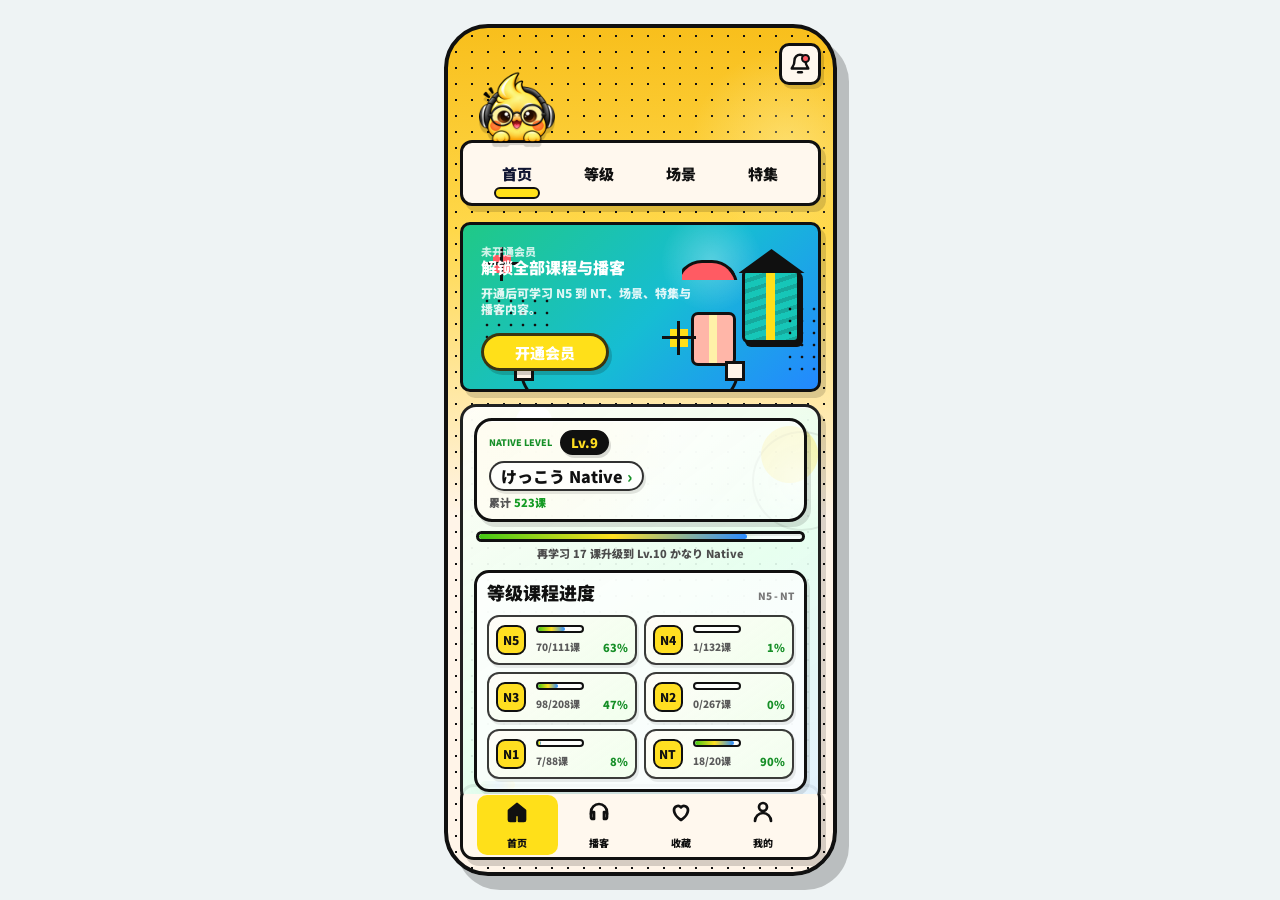
==== commit d66ab8e5: "Sync MVP learning status colors and annotated states" ====
--- a/index.html
+++ b/index.html
@@ -7,7 +7,7 @@
     <link rel="preconnect" href="https://fonts.googleapis.com" />
     <link rel="preconnect" href="https://fonts.gstatic.com" crossorigin />
     <link href="https://fonts.googleapis.com/css2?family=Noto+Sans+JP:wght@500;700;900&family=Noto+Sans+SC:wght@500;700;900&display=swap" rel="stylesheet" />
-    <link rel="stylesheet" href="./styles.css" />
+    <link rel="stylesheet" href="./styles.css?v=learning-state-48" />
   </head>
   <body>
     <main class="stage">
@@ -29,8 +29,14 @@
 
             <article class="member-banner" data-go="membership">
               <div class="member-copy">
-                <h2>解锁全部课程与播客</h2>
-                <button type="button">开通会员</button>
+                <span class="member-kicker" data-member-free>未开通会员</span>
+                <span class="member-kicker" data-member-paid>Native Pass</span>
+                <h2 data-member-free>解锁全部课程与播客</h2>
+                <h2 data-member-paid>会员权益已生效</h2>
+                <p data-member-free>开通后可学习 N5 到 NT、场景、特集与播客内容。</p>
+                <p data-member-paid>全课程已开放，继续按学习进度复习。</p>
+                <button type="button" data-member-free>开通会员</button>
+                <button type="button" data-member-paid>查看权益</button>
               </div>
               <div class="banner-art" aria-hidden="true">
                 <span class="shape plus red"></span>
@@ -47,47 +53,61 @@
 
             <article class="dashboard-card progress-overview study-overview">
               <div class="growth-identity">
-                <div class="growth-avatar" aria-hidden="true">
-                  <b>文</b>
-                  <i></i>
-                </div>
                 <div class="growth-copy">
                   <span>Native Level</span>
-                  <strong>Lv.12</strong>
-                  <h3>语法新星</h3>
-                  <p>连续学习 <b>48天</b> · 累计学习 <b>523课</b></p>
+                  <strong>Lv.9</strong>
+                  <h3 class="current-level-title" data-action="open-level-rules" role="button" tabindex="0" aria-label="查看日语学习等级制度">けっこう Native</h3>
+                  <p>累计 <b>523课</b></p>
                 </div>
               </div>
 
               <div class="growth-xp">
-                <div><span style="width:72%"></span></div>
-                <p>再学习 7 课升级到 Lv.13</p>
-              </div>
-
-              <div class="growth-ring-panel" aria-label="我的日语成长">
+                <div><span style="width:83%"></span></div>
+                <p>再学习 17 课升级到 Lv.10 かなり Native</p>
+              </div>
+
+              <div class="level-progress-panel" aria-label="等级课程进度">
                 <div class="growth-ring-head">
-                  <h3>我的日语成长</h3>
-                  <span>Learning Growth</span>
+                  <h3>等级课程进度</h3>
+                  <span>N5 - NT</span>
                 </div>
 
-                <div class="growth-rings">
-                  <section class="growth-ring-card ring-level">
-                    <div class="growth-ring" style="--angle:162deg">
-                      <div><strong>45%</strong><span>等级课程</span></div>
-                    </div>
-                    <p>371 / 826课</p>
+                <div class="level-progress-grid">
+                  <section>
+                    <b>N5</b>
+                    <div><span style="width:63%"></span></div>
+                    <p>70/111课</p>
+                    <strong>63%</strong>
                   </section>
-                  <section class="growth-ring-card ring-scene">
-                    <div class="growth-ring" style="--angle:65deg">
-                      <div><strong>18%</strong><span>场景表达</span></div>
-                    </div>
-                    <p>112 / 615课</p>
+                  <section>
+                    <b>N4</b>
+                    <div><span style="width:1%"></span></div>
+                    <p>1/132课</p>
+                    <strong>1%</strong>
                   </section>
-                  <section class="growth-ring-card ring-feature">
-                    <div class="growth-ring" style="--angle:151deg">
-                      <div><strong>42%</strong><span>特集精听</span></div>
-                    </div>
-                    <p>40 / 96课</p>
+                  <section>
+                    <b>N3</b>
+                    <div><span style="width:47%"></span></div>
+                    <p>98/208课</p>
+                    <strong>47%</strong>
+                  </section>
+                  <section>
+                    <b>N2</b>
+                    <div><span style="width:0%"></span></div>
+                    <p>0/267课</p>
+                    <strong>0%</strong>
+                  </section>
+                  <section>
+                    <b>N1</b>
+                    <div><span style="width:8%"></span></div>
+                    <p>7/88课</p>
+                    <strong>8%</strong>
+                  </section>
+                  <section>
+                    <b>NT</b>
+                    <div><span style="width:90%"></span></div>
+                    <p>18/20课</p>
+                    <strong>90%</strong>
                   </section>
                 </div>
               </div>
@@ -98,7 +118,7 @@
               <div class="course-cover native-cover">N</div>
               <div class="wide-copy">
                 <span>今日等级课程推荐</span>
-                <h3>Native等级之「まあまあ」主题课程</h3>
+                <h3>NT等级之「まあまあ」主题课程</h3>
                 <p>学会日本人常用的模糊评价和自然回应。</p>
               </div>
               <button class="small-play" data-action="play">▶</button>
@@ -130,9 +150,9 @@
               <button class="see-all" data-go="podcast">节目列表 ›</button>
               <div class="course-cover podcast-cover" aria-hidden="true"><i></i></div>
               <div class="wide-copy">
-                <h3>今日播客</h3>
-                <p>日本の車生活について</p>
-                <small>通勤、停车、买车文化 · 14:20</small>
+                <span>今日播客推荐</span>
+                <h3>日本の車生活について</h3>
+                <p>通勤、停车、买车文化，训练真实语速听力。</p>
               </div>
               <button class="small-play blue-play" data-action="play">▶</button>
             </article>
@@ -151,40 +171,27 @@
               <button data-go="scene">场景</button>
               <button data-go="feature">特集</button>
             </nav>
-            <div class="page-title">
+            <article class="level-hero channel-progress-hero">
               <div>
-                <h2>等级课程</h2>
-                <p>N5 到 Native，自然升级</p>
-              </div>
-            </div>
-
-            <div class="sort-bar" data-sort-target="level-sort-list">
+                <span>等级学习进度</span>
+                <h3>已学 523 / 1053 课</h3>
+                <p>N5 到 NT 的等级课程进度，继续提升语法与表达。</p>
+              </div>
+              <i aria-hidden="true"><b style="width:50%"></b></i>
+            </article>
+
+            <div class="sort-bar compact level-hero-tools" data-sort-target="level-sort-list">
               <span>排序</span>
               <button class="active" data-sort="default">推荐</button>
               <button data-sort="total-desc">课程多</button>
               <button data-sort="learned-desc">学习多</button>
-              <button data-sort="name-asc">名称</button>
-            </div>
-
-            <article class="level-hero">
-              <div class="level-disc">N2</div>
-              <div>
-                <span>当前学习等级</span>
-                <h3>中高级表达训练</h3>
-                <p>重点训练自然表达、委婉语气和长句理解。</p>
-              </div>
-              <button data-action="play">继续</button>
-            </article>
-
-            <div class="level-tabs">
-              <button data-go="level-n5">N5</button><button data-go="level-n4">N4</button><button data-go="level-n3">N3</button><button data-go="level-n2" class="active">N2</button><button data-go="level-n1">N1</button><button data-go="level-native">Native</button>
             </div>
 
             <div class="level-grid" id="level-sort-list">
-              <article class="level-card done">
+              <article class="level-card done" data-go="level-n5">
                 <b>N5</b><h3>零基础轻松开口</h3><p>111课 · 已完成 70</p><i><span style="width: 63%"></span></i>
               </article>
-              <article class="level-card done">
+              <article class="level-card done" data-go="level-n4">
                 <b>N4</b><h3>开启日常交流</h3><p>132课 · 已完成 98</p><i><span style="width: 74%"></span></i>
               </article>
               <article class="level-card" data-go="level-n3">
@@ -196,17 +203,9 @@
               <article class="level-card locked" data-go="level-n1">
                 <b>N1</b><h3>高级理解</h3><p>88课 · 解锁后学习</p><i><span style="width: 8%"></span></i>
               </article>
-              <article class="level-card native">
-                <b>Native</b><h3>真实语感</h3><p>主题表达 · まあまあ</p><i><span style="width: 18%"></span></i>
+              <article class="level-card native" data-go="level-native">
+                <b>NT</b><h3>真实语感</h3><p>主题表达 · まあまあ</p><i><span style="width: 18%"></span></i>
               </article>
-            </div>
-
-            <div class="course-list level-lessons">
-              <article><mark class="new-badge">NEW</mark><span>01</span><div><h3>宿題をします</h3><p>ます形（します） · 播放 4</p></div><button>已完成</button></article>
-              <article><span>02</span><div><h3>学生です</h3><p>丁寧形（です） · 播放 3</p></div><button>已完成</button></article>
-              <article><span>03</span><div><h3>勉強する</h3><p>辞書形（する） · 播放 1</p></div><button>已完成</button></article>
-              <article><span>04</span><div><h3>掃除して</h3><p>て形（して） · 播放 2</p></div><button>已完成</button></article>
-              <article><span>05</span><div><h3>まあまあですね</h3><p>Native等级之「まあまあ」主题课程</p></div><button>学习中</button></article>
             </div>
           </section>
 
@@ -224,7 +223,6 @@
               <button data-sort="unlearned-first">未学习</button>
               <button data-sort="complete-first">已完成</button>
               <button data-sort="plays-desc">播放多</button>
-              <button data-sort="name-asc">名称</button>
             </div>
             <div class="old-level-list" id="level-n5-lessons">
               <article><mark class="new-badge">NEW</mark><span>01</span><div><h3>宿題をします</h3><p>ます形（します）</p></div><em>▶ 4</em><button>已完成</button></article>
@@ -249,7 +247,6 @@
               <button data-sort="unlearned-first">未学习</button>
               <button data-sort="complete-first">已完成</button>
               <button data-sort="plays-desc">播放多</button>
-              <button data-sort="name-asc">名称</button>
             </div>
             <div class="old-level-list" id="level-n4-lessons">
               <article><mark class="new-badge">NEW</mark><span>01</span><div><h3>日本語ができる</h3><p>できる</p></div><em>▶ 0</em><button class="muted">未学习</button></article>
@@ -274,7 +271,6 @@
               <button data-sort="unlearned-first">未学习</button>
               <button data-sort="complete-first">已完成</button>
               <button data-sort="plays-desc">播放多</button>
-              <button data-sort="name-asc">名称</button>
             </div>
             <div class="old-level-list" id="level-n3-lessons">
               <article data-go="n3-lesson-detail"><mark class="new-badge">NEW</mark><span>01</span><div><h3>出来上がる</h3><p>〜上がる</p></div><em>▶ 1</em><button>已完成</button></article>
@@ -299,7 +295,6 @@
               <button data-sort="unlearned-first">未学习</button>
               <button data-sort="complete-first">已完成</button>
               <button data-sort="plays-desc">播放多</button>
-              <button data-sort="name-asc">名称</button>
             </div>
             <div class="old-level-list" id="level-n2-lessons">
               <article data-go="n2-lesson-detail"><mark class="new-badge">NEW</mark><span>01</span><div><h3>力の限り走る</h3><p>〜限り（限界）</p></div><em>▶ 0</em><button class="muted">未学习</button></article>
@@ -315,7 +310,7 @@
               <button class="round-btn" data-go="course" aria-label="返回等级课程">
                 <svg viewBox="0 0 24 24"><path d="m15 18-6-6 6-6"/></svg>
               </button>
-              <div><h2>Native</h2><p>真实语感与自然表达</p></div>
+              <div><h2>NT</h2><p>真实语感与自然表达</p></div>
             </div>
             <article class="level-list-head"><b>学习进度 18/20课</b><button data-action="play">全部播放</button></article>
             <div class="sort-bar compact" data-sort-target="level-native-lessons">
@@ -324,7 +319,6 @@
               <button data-sort="unlearned-first">未学习</button>
               <button data-sort="complete-first">已完成</button>
               <button data-sort="plays-desc">播放多</button>
-              <button data-sort="name-asc">名称</button>
             </div>
             <div class="old-level-list" id="level-native-lessons">
               <article><mark class="new-badge">NEW</mark><span>01</span><div><h3>思いのほか早く終わりました</h3><p>思いのほか</p></div><em>▶ 2</em><button>已完成</button></article>
@@ -349,7 +343,6 @@
               <button data-sort="unlearned-first">未学习</button>
               <button data-sort="complete-first">已完成</button>
               <button data-sort="plays-desc">播放多</button>
-              <button data-sort="name-asc">名称</button>
             </div>
             <div class="old-level-list" id="level-n1-lessons">
               <article data-go="lesson-detail"><mark class="new-badge">NEW</mark><span>01</span><div><h3>言うまでもない</h3><p>〜までもない</p></div><em>▶ 1</em><button>已完成</button></article>
@@ -372,7 +365,10 @@
             <article class="lesson-summary-card">
               <h3>言うまでもない</h3>
               <p>没必要说</p>
-              <div class="lesson-tags"><span>~までもない</span><span>恋爱约会</span></div>
+              <div class="lesson-tags">
+                <div class="grammar-tag-row"><span data-grammar-link="true">~までもない</span></div>
+                <div class="course-channel-tags"><span>等级</span><span>场景</span><span>特集</span></div>
+              </div>
               <div class="lesson-actions">
                 <span>▶ 已播放1</span>
                 <b>已完成</b>
@@ -408,36 +404,20 @@
             </div>
           </section>
 
-          <section class="page" data-page="level-grammar-list">
+          <section class="page" data-page="grammar-examples">
             <div class="page-title sub-title">
               <button class="round-btn" data-action="grammar-back" aria-label="返回课程列表">
                 <svg viewBox="0 0 24 24"><path d="m15 18-6-6 6-6"/></svg>
               </button>
-              <div><h2 id="grammar-list-title">N1 语法列表</h2><p id="grammar-list-subtitle">选择语法查看例句</p></div>
-            </div>
-            <article class="grammar-list-hero">
-              <span>Grammar Index</span>
-              <h3 id="grammar-list-current">N1 高频语法</h3>
-              <p>从课程主题进入同等级语法列表，再查看对应例句。</p>
-            </article>
-            <div class="sort-bar compact" data-sort-target="grammar-topic-list">
-              <span>排序</span>
-              <button class="active" data-sort="default">推荐</button>
-            </div>
-            <div class="grammar-topic-list" id="grammar-topic-list"></div>
-          </section>
-
-          <section class="page" data-page="grammar-examples">
-            <div class="page-title sub-title">
-              <button class="round-btn" data-go="level-grammar-list" aria-label="返回语法列表">
-                <svg viewBox="0 0 24 24"><path d="m15 18-6-6 6-6"/></svg>
-              </button>
-              <div><h2 id="grammar-example-title">〜までもない</h2><p id="grammar-example-subtitle">N1 · 例句练习</p></div>
+              <div><h2 id="grammar-example-title">〜までもない</h2><p id="grammar-example-subtitle">N1 · 关联课程</p></div>
             </div>
             <article class="grammar-example-hero">
-              <span>例句</span>
               <h3 id="grammar-example-pattern">〜までもない</h3>
-              <p id="grammar-example-meaning">表示“没有必要特意做某事 / 不用说也明白”。</p>
+              <p><b>中文释义</b><span id="grammar-example-cn">没有必要特意做某事 / 不用说也明白</span></p>
+            </article>
+            <article class="grammar-example-play-head level-list-head">
+              <b id="grammar-example-count">3个课程</b>
+              <button data-action="play">全部播放</button>
             </article>
             <div class="grammar-example-list" id="grammar-example-list"></div>
           </section>
@@ -454,7 +434,10 @@
             <article class="lesson-summary-card n3-summary-card">
               <h3>出来上がる</h3>
               <p>完成</p>
-              <div class="lesson-tags"><span>〜上がる</span><span>餐厅餐饮</span><span>N3</span></div>
+              <div class="lesson-tags">
+                <div class="grammar-tag-row"><span data-grammar-link="true">〜上がる</span></div>
+                <div class="course-channel-tags"><span>等级</span><span>场景</span><span>特集</span></div>
+              </div>
               <div class="lesson-actions">
                 <span>▶ 已播放1</span>
                 <b>已完成</b>
@@ -510,7 +493,10 @@
             <article class="lesson-summary-card n2-summary-card">
               <h3>力の限り走る</h3>
               <p>尽全力奔跑</p>
-              <div class="lesson-tags"><span>〜限り（限界）</span><span>健身运动</span><span>N2</span></div>
+              <div class="lesson-tags">
+                <div class="grammar-tag-row"><span data-grammar-link="true">〜限り（限界）</span></div>
+                <div class="course-channel-tags"><span>等级</span><span>场景</span><span>特集</span></div>
+              </div>
               <div class="lesson-actions">
                 <span>▶ 已播放0</span>
                 <b class="muted-status">未学习</b>
@@ -555,6 +541,30 @@
             </div>
           </section>
 
+          <section class="page" data-page="scene-basic">
+            <div class="page-title sub-title">
+              <button class="round-btn" data-go="scene" aria-label="返回场景频道">
+                <svg viewBox="0 0 24 24"><path d="m15 18-6-6 6-6"/></svg>
+              </button>
+              <div><h2>基础沟通</h2><p>问候、确认、简单寒暄</p></div>
+            </div>
+            <article class="level-list-head"><b>学习进度 11/27课</b><button data-action="play">全部播放</button></article>
+            <div class="sort-bar compact" data-sort-target="scene-basic-lessons">
+              <span>排序</span>
+              <button class="active" data-sort="default">课序</button>
+              <button data-sort="unlearned-first">未学习</button>
+              <button data-sort="complete-first">已完成</button>
+              <button data-sort="plays-desc">播放多</button>
+            </div>
+            <div class="old-level-list" id="scene-basic-lessons">
+              <article><span>01</span><div><h3>宿題をします</h3><p>ます形（します）</p></div><em>▶ 6</em><button>已完成</button></article>
+              <article><span>02</span><div><h3>学生です</h3><p>丁寧形（です）</p></div><em>▶ 3</em><button>已完成</button></article>
+              <article><span>03</span><div><h3>日本語の先生です</h3><p>〜は〜です</p></div><em>▶ 1</em><button>已完成</button></article>
+              <article><span>04</span><div><h3>学生ではありません</h3><p>〜は〜ではありません</p></div><em>▶ 1</em><button>已完成</button></article>
+              <article><span>05</span><div><h3>営業担当でした</h3><p>〜は〜でした</p></div><em>▶ 3</em><button>已完成</button></article>
+            </div>
+          </section>
+
           <section class="page" data-page="scene">
             <div class="top-actions">
               <button data-action="open-sheet" aria-label="通知">
@@ -568,30 +578,24 @@
               <button class="active" data-go="scene">场景</button>
               <button data-go="feature">特集</button>
             </nav>
-            <div class="page-title">
+            <article class="scene-hero channel-progress-hero">
               <div>
-                <h2>场景课程</h2>
-                <p>按真实生活场景练会话</p>
-              </div>
-            </div>
-
-            <div class="sort-bar" data-sort-target="scene-sort-list">
+                <span>场景学习进度</span>
+                <h3>已学 290 / 805 课</h3>
+                <p>按生活场景训练自然会话，覆盖出行、餐饮、职场与日常。</p>
+              </div>
+              <i aria-hidden="true"><b style="width:36%"></b></i>
+            </article>
+
+            <div class="sort-bar compact scene-hero-tools" data-sort-target="scene-sort-list">
               <span>排序</span>
               <button class="active" data-sort="default">推荐</button>
               <button data-sort="total-desc">课程多</button>
               <button data-sort="learned-desc">学习多</button>
-              <button data-sort="name-asc">名称</button>
-            </div>
-
-            <article class="scene-hero">
-              <span>今日推荐场景</span>
-              <h3>カフェへ行きませんか</h3>
-              <p>邀请朋友、点单、确认口味、自然结束对话。</p>
-              <button data-action="play">播放场景</button>
-            </article>
+            </div>
 
             <div class="scene-list" id="scene-sort-list">
-              <article><mark class="new-badge">NEW</mark><i class="scene-illo icon-chat"></i><div><h3>基础沟通</h3><p>问候、确认、简单寒暄</p><span><b style="width:41%"></b></span></div><strong>进行中</strong><em>11/27课</em></article>
+              <article data-go="scene-basic" role="button" tabindex="0" aria-label="基础沟通课程列表" onkeydown="if(event.key==='Enter'||event.key===' '){event.preventDefault();this.click()}"><i class="scene-illo icon-chat"></i><div><h3>基础沟通</h3><p>问候、确认、简单寒暄</p><span><b style="width:41%"></b></span></div><strong>进行中</strong><em>11/27课</em></article>
               <article><i class="scene-illo icon-calendar"></i><div><h3>日常生活</h3><p>生活习惯、时间安排、邻里沟通</p><span><b style="width:38%"></b></span></div><strong>进行中</strong><em>23/60课</em></article>
               <article><i class="scene-illo icon-social"></i><div><h3>社交聊天</h3><p>朋友聊天、回应、表达感受</p><span><b style="width:37%"></b></span></div><strong>进行中</strong><em>19/52课</em></article>
               <article><i class="scene-illo icon-love"></i><div><h3>恋爱约会</h3><p>邀请、约会、自然推进话题</p><span><b style="width:47%"></b></span></div><strong>进行中</strong><em>8/17课</em></article>
@@ -638,44 +642,64 @@
                 <svg viewBox="0 0 24 24"><path d="m15 18-6-6 6-6"/></svg>
               </button>
               <div>
-                <h2>开通会员</h2>
-                <p>解锁全部课程与后台畅听</p>
-              </div>
-            </div>
-
-            <div class="plan-list">
+                <h2 data-member-free>开通会员</h2>
+                <h2 data-member-paid>会员中心</h2>
+                <p data-member-free>解锁全部课程与后台畅听</p>
+                <p data-member-paid>会员权益已开启</p>
+              </div>
+            </div>
+
+            <article class="membership-hero" data-member-free>
+              <span>Native Pass</span>
+              <h3>解锁完整学习路径</h3>
+              <p>等级 N5-NT、场景、特集与播客全部开放。</p>
+              <div class="membership-benefits">
+                <b>全课程</b>
+                <b>后台畅听</b>
+                <b>收藏复习</b>
+              </div>
+            </article>
+
+            <article class="membership-current" data-member-paid>
+              <span>已开通</span>
+              <h3>永久会员</h3>
+              <p>全部等级课程、场景课程、特集与播客已解锁，可继续后台畅听。</p>
+              <button data-go="course">继续学习</button>
+            </article>
+
+            <div class="plan-list" data-member-free>
               <button class="plan-card active">
                 <i></i>
-                <div><h3>1个月会员</h3><p>每天仅约0.5元</p></div>
-                <span><del>19元</del><b>15</b>元</span>
+                <div><h3>1个月会员</h3><p>适合先体验完整课程</p></div>
+                <span><mark>推荐</mark><del>19元</del><b>15</b>元</span>
               </button>
               <button class="plan-card">
                 <i></i>
-                <div><h3>3个月会员</h3><p>每天仅约0.4元</p></div>
-                <span><del>45元</del><b>36</b>元</span>
+                <div><h3>3个月会员</h3><p>适合稳定复习训练</p></div>
+                <span><mark>省9元</mark><del>45元</del><b>36</b>元</span>
               </button>
               <button class="plan-card">
                 <i></i>
-                <div><h3>6个月会员</h3><p>每天仅约0.37元</p></div>
-                <span><del>90元</del><b>66</b>元</span>
+                <div><h3>6个月会员</h3><p>适合系统完成进阶</p></div>
+                <span><mark>省24元</mark><del>90元</del><b>66</b>元</span>
               </button>
               <button class="plan-card">
                 <i></i>
-                <div><h3>12个月会员</h3><p>每天仅约0.33元</p></div>
-                <span><del>180元</del><b>120</b>元</span>
-              </button>
-            </div>
-
-            <h3 class="pay-section-title">选择支付方式</h3>
-            <article class="pay-method">
-              <strong>Apple</strong>
-              <div><h3>Apple IAP购买订阅</h3><p>快速安全的 Apple IAP订阅</p></div>
+                <div><h3>12个月会员</h3><p>适合长期听力沉浸</p></div>
+                <span><mark>省60元</mark><del>180元</del><b>120</b>元</span>
+              </button>
+            </div>
+
+            <h3 class="pay-section-title" data-member-free>选择支付方式</h3>
+            <article class="pay-method" data-member-free>
+              <strong>IAP</strong>
+              <div><h3>Apple IAP 订阅</h3><p>通过 Apple 账号安全支付</p></div>
               <i></i>
             </article>
 
-            <article class="pay-footer">
+            <article class="pay-footer" data-member-free>
               <p>应付金额 <b>¥15</b></p>
-              <button data-action="play" data-go="membership-success">立即开通</button>
+              <button data-action="activate-member" data-go="membership-success">立即开通</button>
               <small>开通即表示同意《会员服务协议》</small>
             </article>
           </section>
@@ -699,7 +723,7 @@
             </article>
 
             <div class="success-benefits">
-              <article><i>全</i><div><h3>全部课程解锁</h3><p>N5 到 Native、场景、特集完整可学</p></div></article>
+              <article><i>全</i><div><h3>全部课程解锁</h3><p>N5 到 NT、场景、特集完整可学</p></div></article>
               <article><i>声</i><div><h3>播客后台畅听</h3><p>真实语速内容持续更新</p></div></article>
               <article><i>练</i><div><h3>学习进度同步</h3><p>收藏、完成状态和播放记录自动保存</p></div></article>
             </div>
@@ -717,23 +741,30 @@
                 <p>参考日语播客体验，训练真实语速</p>
               </div>
             </div>
-            <article class="scene-hero podcast-hero">
-              <span>今日播客</span>
-              <h3>日本の車生活について</h3>
-              <p>通勤、停车、买车文化和地方生活差异。</p>
-              <button data-podcast="0">进入本期</button>
-            </article>
-            <div class="podcast-list">
-              <article data-podcast="0"><mark class="new-badge">NEW</mark><button>▶</button><div><h3>日本の車生活について</h3><p>通勤、停车、买车文化 · 14:20</p></div><span>Ep.89</span></article>
-              <article data-podcast="1"><button>▶</button><div><h3>コンビニの新商品、なぜ毎週出る?</h3><p>便利店新品文化 · 11:36</p></div><span>Ep.88</span></article>
-              <article data-podcast="2"><button>▶</button><div><h3>雨の日の過ごし方</h3><p>雨天生活表达 · 09:42</p></div><span>Ep.87</span></article>
-              <article data-podcast="3"><button>▶</button><div><h3>朝のカフェで聞こえる日本語</h3><p>点单、寒暄、座位确认 · 12:18</p></div><span>Ep.86</span></article>
-              <article data-podcast="4"><button>▶</button><div><h3>職場で使う「一応」と「念のため」</h3><p>职场缓冲语 · 15:04</p></div><span>Ep.85</span></article>
-              <article data-podcast="5"><button>▶</button><div><h3>週末、何してた?</h3><p>闲聊展开方式 · 10:55</p></div><span>Ep.84</span></article>
-              <article data-podcast="6"><button>▶</button><div><h3>病院で症状を説明する</h3><p>医疗场景表达 · 13:27</p></div><span>Ep.83</span></article>
-              <article data-podcast="7"><button>▶</button><div><h3>電車が遅れた時の会話</h3><p>交通延误说明 · 08:48</p></div><span>Ep.82</span></article>
-              <article data-podcast="8"><button>▶</button><div><h3>日本人のあいづち入門</h3><p>うん、へえ、なるほど · 16:11</p></div><span>Ep.81</span></article>
-              <article data-podcast="9"><button>▶</button><div><h3>スーパーでよく聞く店内放送</h3><p>购物听力训练 · 09:58</p></div><span>Ep.80</span></article>
+            <article class="podcast-progress-hero channel-progress-hero">
+              <div>
+                <span>播客学习进度</span>
+                <h3>已听 12 / 30 期</h3>
+                <p>完成 40%，继续训练真实语速</p>
+              </div>
+              <button data-action="play">▶ 全部播放</button>
+              <i><b style="width:40%"></b></i>
+            </article>
+            <div class="sort-bar compact" data-sort-target="podcast-list">
+              <span>排序</span>
+              <button class="active" data-sort="default">推荐</button>
+            </div>
+            <div class="podcast-list" id="podcast-list">
+              <article data-podcast="0" data-status="learned" data-recent="100"><mark class="new-badge">NEW</mark><button>▶</button><div><h3>日本の車生活について</h3><p>交通出行 · 4:20</p></div><span>Ep.89</span></article>
+              <article data-podcast="1" data-status="learned" data-recent="94"><button>▶</button><div><h3>コンビニの新商品、なぜ毎週出る?</h3><p>购物消费 · 11:36</p></div><span>Ep.88</span></article>
+              <article data-podcast="2" data-status="unlearned" data-recent="98"><button>▶</button><div><h3>雨の日の過ごし方</h3><p>天气自然 · 09:42</p></div><span>Ep.87</span></article>
+              <article data-podcast="3" data-status="learned" data-recent="88"><button>▶</button><div><h3>朝のカフェで聞こえる日本語</h3><p>餐厅餐饮 · 12:18</p></div><span>Ep.86</span></article>
+              <article data-podcast="4" data-status="unlearned" data-recent="86"><button>▶</button><div><h3>職場で使う「一応」と「念のため」</h3><p>职场沟通 · 15:04</p></div><span>Ep.85</span></article>
+              <article data-podcast="5" data-status="learned" data-recent="82"><button>▶</button><div><h3>週末、何してた?</h3><p>社交聊天 · 10:55</p></div><span>Ep.84</span></article>
+              <article data-podcast="6" data-status="unlearned" data-recent="78"><button>▶</button><div><h3>病院で症状を説明する</h3><p>医疗健康 · 13:27</p></div><span>Ep.83</span></article>
+              <article data-podcast="7" data-status="learned" data-recent="76"><button>▶</button><div><h3>電車が遅れた時の会話</h3><p>交通出行 · 08:48</p></div><span>Ep.82</span></article>
+              <article data-podcast="8" data-status="unlearned" data-recent="70"><button>▶</button><div><h3>日本人のあいづち入門</h3><p>基础沟通 · 16:11</p></div><span>Ep.81</span></article>
+              <article data-podcast="9" data-status="unlearned" data-recent="68"><button>▶</button><div><h3>スーパーでよく聞く店内放送</h3><p>购物消费 · 09:58</p></div><span>Ep.80</span></article>
             </div>
           </section>
 
@@ -749,13 +780,12 @@
                 <button data-action="play">▶</button>
                 <div>
                   <b id="podcast-title">日本の車生活について</b>
-                  <small id="podcast-meta">Ep.89 · 14:20 · 真实语速</small>
+                  <small id="podcast-meta">4分20秒</small>
                 </div>
               </div>
-              <div class="podcast-wave" aria-hidden="true"><i></i><i></i><i></i><i></i><i></i><i></i><i></i><i></i></div>
             </article>
             <article class="podcast-detail-card">
-              <span id="podcast-topic">通勤、停车、买车文化</span>
+              <span id="podcast-topic">交通出行</span>
               <h3 id="podcast-jp">日本の車生活について</h3>
               <p id="podcast-desc">围绕地方生活中的开车通勤、停车费、买车和日常用车习惯，训练自然速度下的关键词捕捉。</p>
             </article>
@@ -788,10 +818,36 @@
 電車が本当に便利なので、
 「車、なくてもいいかな」
 って思う人も多いんですよね。</p>
+              <div class="podcast-dialogue" id="podcast-dialogue" hidden></div>
             </div>
             <div class="transcript-card podcast-points-card">
               <h3>本期学习重点</h3>
               <p id="podcast-points">〜について話す / 必要だと思う / 場所によって変わる / なくても生活できる / 〜かなと思う</p>
+            </div>
+          </section>
+
+          <section class="page" data-page="feature-adverbs">
+            <div class="page-title sub-title">
+              <button class="round-btn" data-go="feature" aria-label="返回特集频道">
+                <svg viewBox="0 0 24 24"><path d="m15 18-6-6 6-6"/></svg>
+              </button>
+              <div><h2>副词特集</h2><p>掌握 6 个常用副词的自然表达</p></div>
+            </div>
+            <article class="level-list-head"><b>学习进度 0/6课</b><button data-action="play">全部播放</button></article>
+            <div class="sort-bar compact" data-sort-target="feature-adverbs-lessons">
+              <span>排序</span>
+              <button class="active" data-sort="default">课序</button>
+              <button data-sort="unlearned-first">未学习</button>
+              <button data-sort="complete-first">已完成</button>
+              <button data-sort="plays-desc">播放多</button>
+            </div>
+            <div class="old-level-list" id="feature-adverbs-lessons">
+              <article><span>01</span><div><h3>ちゃんと</h3><p>ちゃんと</p></div><em>▶ 0</em><button class="muted">未学习</button></article>
+              <article><span>02</span><div><h3>せっかく</h3><p>せっかく</p></div><em>▶ 0</em><button class="muted">未学习</button></article>
+              <article><span>03</span><div><h3>べつに</h3><p>べつに</p></div><em>▶ 0</em><button class="muted">未学习</button></article>
+              <article><span>04</span><div><h3>やっぱり</h3><p>やっぱり</p></div><em>▶ 0</em><button class="muted">未学习</button></article>
+              <article><span>05</span><div><h3>つい</h3><p>つい</p></div><em>▶ 0</em><button class="muted">未学习</button></article>
+              <article><span>06</span><div><h3>かなり</h3><p>かなり</p></div><em>▶ 0</em><button class="muted">未学习</button></article>
             </div>
           </section>
 
@@ -808,33 +864,27 @@
               <button data-go="scene">场景</button>
               <button class="active" data-go="feature">特集</button>
             </nav>
-            <div class="page-title">
+            <article class="scene-hero feature-hero channel-progress-hero">
               <div>
-                <h2>特集</h2>
-                <p>主题式整理，集中突破表达</p>
-              </div>
-            </div>
-
-            <div class="sort-bar" data-sort-target="feature-sort-list">
+                <span>特集学习进度</span>
+                <h3>已学 40 / 96 课</h3>
+                <p>按主题集中突破高频表达，复习副词、拟态词与真实语感。</p>
+              </div>
+              <i aria-hidden="true"><b style="width:42%"></b></i>
+            </article>
+
+            <div class="sort-bar compact feature-hero-tools" data-sort-target="feature-sort-list">
               <span>排序</span>
               <button class="active" data-sort="default">推荐</button>
               <button data-sort="total-desc">课程多</button>
               <button data-sort="learned-desc">学习多</button>
-              <button data-sort="name-asc">名称</button>
-            </div>
-
-            <article class="scene-hero feature-hero">
-              <span>今日特集推荐</span>
-              <h3>ABAB系词汇精选</h3>
-              <p>どきどき、わくわく、いらいら，一次掌握高频拟态词。</p>
-              <button data-action="play">开始特集</button>
-            </article>
+            </div>
 
             <div class="feature-list scene-list" id="feature-sort-list">
               <article><mark class="new-badge">NEW</mark><i class="scene-illo icon-chat"></i><div><h3>ちょっと 特集</h3><p>暧昧拒绝、缓冲表达、真实语气</p><span><b style="width:52%"></b></span></div><strong>进行中</strong><em>12/23课</em></article>
-              <article><i class="scene-illo icon-growth"></i><div><h3>副词特集</h3><p>ちゃんと / せっかく / べつに</p><span><b style="width:38%"></b></span></div><strong>进行中</strong><em>8/21课</em></article>
+              <article data-go="feature-adverbs" role="button" tabindex="0" aria-label="副词特集课程列表" onkeydown="if(event.key==='Enter'||event.key===' '){event.preventDefault();this.click()}"><i class="scene-illo icon-growth"></i><div><h3>副词特集</h3><p>ちゃんと / せっかく / べつに</p><span><b style="width:0%"></b></span></div><strong>未学习</strong><em>0/6课</em></article>
               <article><i class="scene-illo icon-festival"></i><div><h3>拟声拟态词</h3><p>ボカボカ / ウジウジ / わくわく</p><span><b style="width:45%"></b></span></div><strong>进行中</strong><em>9/20课</em></article>
-              <article><i class="scene-illo icon-work"></i><div><h3>Native职场会话</h3><p>汇报、确认、请求、拒绝</p><span><b style="width:34%"></b></span></div><strong>进行中</strong><em>11/32课</em></article>
+              <article><i class="scene-illo icon-work"></i><div><h3>NT职场会话</h3><p>汇报、确认、请求、拒绝</p><span><b style="width:34%"></b></span></div><strong>进行中</strong><em>11/32课</em></article>
             </div>
           </section>
 
@@ -846,31 +896,34 @@
               </div>
             </div>
 
-            <div class="review-card favorite-summary">
-              <div class="review-ring"><span data-favorite-count>8</span></div>
+            <article class="favorite-progress-hero">
               <div>
-                <span data-favorite-label>全部收藏课程</span>
-                <p data-favorite-desc>等级、场景、播客、特集都已按频道整理。</p>
-              </div>
-            </div>
-
-            <div class="favorite-filters">
-              <button class="active" data-favorite-filter="all">全部</button>
-              <button data-favorite-filter="level">等级</button>
-              <button data-favorite-filter="scene">场景</button>
-              <button data-favorite-filter="podcast">播客</button>
-              <button data-favorite-filter="feature">特集</button>
-            </div>
-
-            <div class="saved-list">
-              <article class="lesson-favorite-item" data-favorite-channel="level"><button>♥</button><div><small>等级</small><h3>言うまでもない</h3><p>没必要说 · N1</p></div><span>播放 1</span></article>
-              <article data-favorite-channel="level"><button>♥</button><div><small>等级</small><h3>予約できない</h3><p>不能预约 · N4</p></div><span>播放 0</span></article>
-              <article data-favorite-channel="level"><button>♥</button><div><small>等级</small><h3>宿題をしました</h3><p>做了作业 · N5</p></div><span>播放 1</span></article>
-              <article data-favorite-channel="scene"><button>♥</button><div><small>场景</small><h3>カフェへ行きませんか</h3><p>咖啡店邀请 · 基础沟通</p></div><span>播放 2</span></article>
-              <article data-favorite-channel="scene"><button>♥</button><div><small>场景</small><h3>病院で症状を説明する</h3><p>说明症状 · 医疗健康</p></div><span>播放 4</span></article>
-              <article data-favorite-channel="podcast"><button>♥</button><div><small>播客</small><h3>日本の車生活について</h3><p>通勤、停车、买车文化</p></div><span>14:20</span></article>
-              <article data-favorite-channel="feature"><button>♥</button><div><small>特集</small><h3>ABAB系词汇精选</h3><p>拟声拟态词</p></div><span>9/20课</span></article>
-              <article data-favorite-channel="feature"><button>♥</button><div><small>特集</small><h3>Native职场会话</h3><p>汇报、确认、请求、拒绝</p></div><span>11/32课</span></article>
+                <span data-favorite-label>课程收藏进度</span>
+                <h3><b data-favorite-count>4</b> 个收藏</h3>
+                <p data-favorite-desc>只显示已收藏的课程内容，按学习路径继续复习</p>
+              </div>
+              <button type="button">▶ 全部播放</button>
+              <i aria-hidden="true"><b data-favorite-progress></b></i>
+            </article>
+
+            <div class="favorite-tools">
+              <div class="favorite-filters">
+                <button class="active" data-favorite-filter="course">课程</button>
+                <button data-favorite-filter="podcast">播客</button>
+              </div>
+              <div class="sort-bar compact" data-sort-target="favorite-sort-list">
+                <span>排序</span>
+                <button class="active" data-sort="default">推荐</button>
+              </div>
+            </div>
+
+            <div class="saved-list" id="favorite-sort-list">
+              <article class="favorite-course-card lesson-favorite-item show" data-go="lesson-detail" data-favorite-channel="course" data-status="learned" data-recent="94"><span>01</span><div><h3>言うまでもない</h3><p><b>〜までもない</b></p></div><em>▶ 1</em><button>已完成</button></article>
+              <article class="favorite-course-card" data-favorite-channel="course" data-status="unlearned" data-recent="88"><span>02</span><div><h3>予約できない</h3><p><b>〜できない</b></p></div><em>▶ 0</em><button class="muted">未学习</button></article>
+              <article class="favorite-course-card" data-favorite-channel="course" data-status="learned" data-recent="82"><span>03</span><div><h3>宿題をしました</h3><p><b>〜ました</b></p></div><em>▶ 1</em><button>已完成</button></article>
+              <article class="favorite-course-card" data-favorite-channel="course" data-status="learned" data-recent="76"><span>04</span><div><h3>病院で症状を説明する</h3><p><b>〜んです</b></p></div><em>▶ 4</em><button>已完成</button></article>
+              <article data-favorite-channel="podcast" data-status="learned" data-recent="100"><button>♥</button><div><small>播客</small><h3>日本の車生活について</h3><p>交通出行 · 4:20</p></div><span>播放 2</span></article>
+              <article data-favorite-channel="podcast" data-status="unlearned" data-recent="96"><button>♥</button><div><small>播客</small><h3>雨の日の過ごし方</h3><p>天气自然 · 09:42</p></div><span>播放 0</span></article>
             </div>
           </section>
 
@@ -881,15 +934,65 @@
                 <h2>Native日本語 <button data-action="open-nickname" aria-label="编辑昵称">✎</button></h2>
                 <p>ID:26070617154012 <span>▣</span></p>
                 <div class="vip-row">
-                  <strong>永久会员</strong>
-                  <em>全课程永久解锁</em>
+                  <strong data-member-paid>永久会员</strong>
+                  <em data-member-paid>全课程永久解锁</em>
+                  <strong class="free" data-member-free data-go="membership">开通会员</strong>
+                  <em data-member-free>当前为试听体验</em>
                 </div>
               </div>
             </article>
 
             <article class="profile-progress">
-              <div><h3>学习进度</h3><b>371/1023课程</b></div>
-              <span><i style="width:36%"></i></span>
+              <div class="profile-progress-head">
+                <h3>学习进度</h3>
+                <button data-action="open-level-rules">等级规则</button>
+              </div>
+              <div class="profile-level-state">
+                <strong>Lv.9 けっこう Native</strong>
+                <p>累计 <b>523/1053课</b></p>
+              </div>
+              <div class="growth-xp profile-growth-xp">
+                <div><span style="width:83%"></span></div>
+                <p>再学习 17 课升级到 Lv.10 かなり Native</p>
+              </div>
+              <div class="level-progress-grid profile-level-grid" aria-label="等级课程进度">
+                <section>
+                  <b>N5</b>
+                  <div><span style="width:63%"></span></div>
+                  <p>70/111课</p>
+                  <strong>63%</strong>
+                </section>
+                <section>
+                  <b>N4</b>
+                  <div><span style="width:1%"></span></div>
+                  <p>1/132课</p>
+                  <strong>1%</strong>
+                </section>
+                <section>
+                  <b>N3</b>
+                  <div><span style="width:47%"></span></div>
+                  <p>98/208课</p>
+                  <strong>47%</strong>
+                </section>
+                <section>
+                  <b>N2</b>
+                  <div><span style="width:0%"></span></div>
+                  <p>0/267课</p>
+                  <strong>0%</strong>
+                </section>
+                <section>
+                  <b>N1</b>
+                  <div><span style="width:8%"></span></div>
+                  <p>7/88课</p>
+                  <strong>8%</strong>
+                </section>
+                <section>
+                  <b>NT</b>
+                  <div><span style="width:90%"></span></div>
+                  <p>18/20课</p>
+                  <strong>90%</strong>
+                </section>
+              </div>
             </article>
 
             <div class="settings profile-settings">
@@ -969,6 +1072,14 @@
               <div class="radio-grid settings-radio two"><button class="active">开(默认)</button><button>关</button></div>
             </div>
             <div class="option-panel">
+              <div class="option-head"><i></i><div><h3>详情日文字号</h3></div></div>
+              <div class="radio-grid settings-radio three">
+                <button data-detail-font="small">小</button>
+                <button class="active" data-detail-font="medium">中(默认)</button>
+                <button data-detail-font="large">大</button>
+              </div>
+            </div>
+            <div class="option-panel">
               <div class="option-head"><i></i><div><h3>罗马音显示</h3></div></div>
               <div class="radio-grid settings-radio two"><button>开(默认)</button><button class="active">关</button></div>
             </div>
@@ -976,12 +1087,12 @@
 
           <section class="page auth-page" data-page="login">
             <div class="auth-brand">
-              <i class="auth-logo"><b>N</b><span></span></i>
+              <i class="auth-logo auth-logo-image"><img src="assets/nativejp-logo-new.png" alt="Native日本語 logo" /></i>
               <h2>Native日本語</h2>
               <p>轻松学习，稳步提升</p>
             </div>
             <div class="auth-tabs"><button class="active">手机号登录</button><button>邮箱登录</button></div>
-            <label>手机号<input placeholder="请输入手机号" /></label>
+            <label>手机号<input class="phone-auth-input" placeholder="请输入手机号" /><small class="auth-field-hint" hidden>海外手机号请使用邮箱注册/登录。</small></label>
             <label>密码<span><input placeholder="请输入密码" type="password" /><button aria-label="显示密码">显示</button></span></label>
             <button class="auth-primary" data-go="home">登录</button>
             <div class="auth-links"><button data-go="register">还没有账号？去注册</button><button data-go="forgot-password">忘记密码？</button></div>
@@ -989,12 +1100,12 @@
 
           <section class="page auth-page" data-page="register">
             <div class="auth-brand">
-              <i class="auth-logo"><b>N</b><span></span></i>
+              <i class="auth-logo auth-logo-image"><img src="assets/nativejp-logo-new.png" alt="Native日本語 logo" /></i>
               <h2>Native日本語</h2>
               <p>轻松学习，稳步提升</p>
             </div>
             <div class="auth-tabs"><button>手机号注册</button><button class="active">邮箱注册</button></div>
-            <label>邮箱<input placeholder="请输入邮箱地址" /></label>
+            <label>邮箱<input placeholder="请输入邮箱地址" /><small class="auth-field-hint auth-register-phone-hint" hidden>海外手机号请使用邮箱注册/登录。</small></label>
             <label>密码<span><input placeholder="请输入密码" type="password" /><button aria-label="显示密码">显示</button></span></label>
             <label>验证码<div><input placeholder="请输入验证码" /><button data-go="verify-code-sent">获取验证码</button></div></label>
             <button class="auth-primary" data-go="home">注册</button>
@@ -1030,6 +1141,30 @@
             <button class="auth-primary" data-go="login">确认重设</button>
             <div class="auth-links"><button data-go="login">返回登录</button><button data-go="register">去注册</button></div>
           </section>
+
+          <div class="level-playback-panel" aria-hidden="true">
+            <div class="level-mini-player">
+              <button type="button" data-action="level-play-toggle" aria-label="暂停">Ⅱ</button>
+              <div class="level-wave" aria-hidden="true">
+                <i></i><i></i><i></i><i></i><i></i><i></i><i></i><i></i>
+              </div>
+              <span>点击查看</span>
+              <button class="level-player-close" type="button" data-action="close-level-playback" aria-label="关闭">×</button>
+            </div>
+            <div class="level-now-card">
+              <span>学习进度 7/88课</span>
+              <b>正在播放中</b>
+            </div>
+            <article class="level-caption-float">
+              <div class="speaker girl" aria-label="女性说话人"><img src="./assets/avatar-female.png" alt="" /></div>
+              <div>
+                <span>言うまでもない</span>
+                <h3>私のこと、本当に好き?</h3>
+                <p>watashi nokoto, hontou ni suki?</p>
+                <small>你真的喜欢我吗?</small>
+              </div>
+            </article>
+          </div>
         </div>
 
         <nav class="tabbar">
@@ -1053,15 +1188,49 @@
 
         <div class="sheet" aria-hidden="true">
           <div>
-            <span>NEW LESSONS</span>
-            <b>新课程上架</b>
-            <p>等级、场景、特集各新增 1 节课程，今天可以直接开始学习。</p>
+            <span>NOTICE</span>
+            <b>通知</b>
             <section>
-              <article><mark class="new-badge">NEW</mark><i>等</i><div><strong>等级课程</strong><small>〜てもいいですか · 请求许可表达</small></div></article>
-              <article><mark class="new-badge">NEW</mark><i>场</i><div><strong>场景课程</strong><small>コンビニで支払いをする · 支付与确认</small></div></article>
-              <article><mark class="new-badge">NEW</mark><i>特</i><div><strong>特集课程</strong><small>日本人のあいづち · 自然回应训练</small></div></article>
+              <article class="sheet-link" data-notice-podcast="0"><mark class="new-badge">NEW</mark><div><strong>播客更新</strong><small>日本の車生活について</small></div></article>
+              <article><mark class="new-badge">NEW</mark><div><strong>界面更新啦！</strong><small>学习页面体验优化</small></div></article>
             </section>
             <button data-action="close-sheet">知道了</button>
+          </div>
+        </div>
+
+        <div class="level-rules-modal" aria-hidden="true">
+          <div>
+            <button class="modal-close" data-action="close-level-rules" aria-label="关闭等级规则">×</button>
+            <span>Native Level</span>
+            <b>日语学习等级制度</b>
+            <p>按累计完成新课程数自动升级。</p>
+            <div class="level-rules-current">
+              <strong>Lv.9 けっこう Native</strong>
+              <small>当前累计 523 课，距离 Lv.10 かなり Native 还差 17 课</small>
+            </div>
+            <section>
+              <article><em>Lv.1</em><strong>Not Native</strong><small>0课</small></article>
+              <article><em>Lv.2</em><strong>A Li~~ttle Native</strong><small>≥ 20课</small></article>
+              <article><em>Lv.3</em><strong>A Little Native</strong><small>≥ 50课</small></article>
+              <article><em>Lv.4</em><strong>ちょっと Native</strong><small>≥ 90课</small></article>
+              <article><em>Lv.5</em><strong>少し Native</strong><small>≥ 140课</small></article>
+              <article><em>Lv.6</em><strong>だんだん Native</strong><small>≥ 200课</small></article>
+              <article><em>Lv.7</em><strong>それなり Native</strong><small>≥ 270课</small></article>
+              <article><em>Lv.8</em><strong>なかなか Native</strong><small>≥ 350课</small></article>
+              <article class="active"><em>Lv.9</em><strong>けっこう Native</strong><small>≥ 440课</small></article>
+              <article><em>Lv.10</em><strong>かなり Native</strong><small>≥ 540课</small></article>
+              <article><em>Lv.11</em><strong>Very Native</strong><small>≥ 650课</small></article>
+              <article><em>Lv.12</em><strong>だいぶ Native</strong><small>≥ 770课</small></article>
+              <article><em>Lv.13</em><strong>Super Native</strong><small>≥ 900课</small></article>
+              <article><em>Lv.14</em><strong>めっちゃ Native</strong><small>Coming Soon</small></article>
+              <article><em>Lv.15</em><strong>Seriously Native</strong><small>Coming Soon</small></article>
+              <article><em>Lv.16</em><strong>Almost Native</strong><small>Coming Soon</small></article>
+              <article><em>Lv.17</em><strong>もうすぐ Native</strong><small>Coming Soon</small></article>
+              <article><em>Lv.18</em><strong>ほぼ Native</strong><small>Coming Soon</small></article>
+              <article><em>Lv.19</em><strong>Basically Native</strong><small>Coming Soon</small></article>
+              <article><em>Lv.20</em><strong>Native Pro</strong><small>Coming Soon</small></article>
+              <article><em>MAX</em><strong>Native Native</strong><small>Final</small></article>
+            </section>
           </div>
         </div>
 
@@ -1092,20 +1261,27 @@
             <header><b>选择头像</b><button data-action="close-avatar" aria-label="关闭">×</button></header>
             <section class="avatar-grid">
               <button class="active" data-avatar="cat" aria-label="小猫头像"><i class="avatar-illo avatar-cat"></i></button>
-              <button data-avatar="dog" aria-label="小狗头像"><i class="avatar-illo avatar-dog"></i></button>
               <button data-avatar="rabbit" aria-label="小兔头像"><i class="avatar-illo avatar-rabbit"></i></button>
-              <button data-avatar="boy" aria-label="男孩头像"><i class="avatar-illo avatar-boy"></i></button>
-              <button data-avatar="girl" aria-label="女孩头像"><i class="avatar-illo avatar-girl"></i></button>
-              <button data-avatar="student" aria-label="学生头像"><i class="avatar-illo avatar-student"></i></button>
-              <button data-avatar="teacher" aria-label="老师头像"><i class="avatar-illo avatar-teacher"></i></button>
+              <button data-avatar="panda" aria-label="熊猫头像"><i class="avatar-illo avatar-panda"></i></button>
+              <button data-avatar="corgi" aria-label="小狗头像"><i class="avatar-illo avatar-corgi"></i></button>
+              <button data-avatar="graycat" aria-label="灰猫头像"><i class="avatar-illo avatar-graycat"></i></button>
               <button data-avatar="bear" aria-label="小熊头像"><i class="avatar-illo avatar-bear"></i></button>
+              <button data-avatar="penguin" aria-label="企鹅头像"><i class="avatar-illo avatar-penguin"></i></button>
+              <button data-avatar="chick" aria-label="小鸟头像"><i class="avatar-illo avatar-chick"></i></button>
+              <button data-avatar="frog" aria-label="青蛙头像"><i class="avatar-illo avatar-frog"></i></button>
               <button data-avatar="fox" aria-label="狐狸头像"><i class="avatar-illo avatar-fox"></i></button>
-              <button data-avatar="bird" aria-label="小鸟头像"><i class="avatar-illo avatar-bird"></i></button>
-              <button data-avatar="chef" aria-label="料理头像"><i class="avatar-illo avatar-chef"></i></button>
-              <button data-avatar="traveler" aria-label="旅行头像"><i class="avatar-illo avatar-traveler"></i></button>
-              <button data-avatar="office" aria-label="职场头像"><i class="avatar-illo avatar-office"></i></button>
-              <button data-avatar="music" aria-label="音乐头像"><i class="avatar-illo avatar-music"></i></button>
-              <button data-avatar="star" aria-label="星星头像"><i class="avatar-illo avatar-star"></i></button>
+              <button data-avatar="sheep" aria-label="小羊头像"><i class="avatar-illo avatar-sheep"></i></button>
+              <button data-avatar="koala" aria-label="考拉头像"><i class="avatar-illo avatar-koala"></i></button>
+              <button data-avatar="deer" aria-label="小鹿头像"><i class="avatar-illo avatar-deer"></i></button>
+              <button data-avatar="hedgehog" aria-label="刺猬头像"><i class="avatar-illo avatar-hedgehog"></i></button>
+              <button data-avatar="puppy" aria-label="小狗头像"><i class="avatar-illo avatar-puppy"></i></button>
+              <button data-avatar="squirrel" aria-label="松鼠头像"><i class="avatar-illo avatar-squirrel"></i></button>
+              <button data-avatar="pig" aria-label="小猪头像"><i class="avatar-illo avatar-pig"></i></button>
+              <button data-avatar="cow" aria-label="小牛头像"><i class="avatar-illo avatar-cow"></i></button>
+              <button data-avatar="polar" aria-label="白熊头像"><i class="avatar-illo avatar-polar"></i></button>
+              <button data-avatar="tiger" aria-label="小虎头像"><i class="avatar-illo avatar-tiger"></i></button>
+              <button data-avatar="lion" aria-label="狮子头像"><i class="avatar-illo avatar-lion"></i></button>
+              <button data-avatar="turtle" aria-label="乌龟头像"><i class="avatar-illo avatar-turtle"></i></button>
             </section>
             <section class="modal-actions">
               <button data-action="close-avatar">取消</button>
@@ -1141,6 +1317,6 @@
       </section>
     </main>
 
-    <script src="./app.js"></script>
+    <script src="./app.js?v=course-access-47"></script>
   </body>
 </html>
--- a/styles.css
+++ b/styles.css
@@ -18,13 +18,47 @@
   box-sizing: border-box;
 }
 
+[hidden] {
+  display: none !important;
+}
+
 html,
 body {
   margin: 0;
-  min-height: 100vh;
+  width: 100%;
+  height: 100%;
+  overflow: hidden;
   background: #eef3f4;
   color: var(--ink);
   font-family: "Noto Sans SC", "Noto Sans JP", system-ui, sans-serif;
+  overscroll-behavior: none;
+}
+
+body[data-detail-font-size="small"] {
+  --detail-title-font-size: 24px;
+  --detail-lesson-title-font-size: 28px;
+  --detail-jp-font-size: 22px;
+  --detail-audio-title-font-size: 11px;
+  --detail-transcript-font-size: 14px;
+  --detail-ruby-font-size: 9px;
+}
+
+body[data-detail-font-size="medium"] {
+  --detail-title-font-size: 28px;
+  --detail-lesson-title-font-size: 32px;
+  --detail-jp-font-size: 25px;
+  --detail-audio-title-font-size: 12px;
+  --detail-transcript-font-size: 15px;
+  --detail-ruby-font-size: 11px;
+}
+
+body[data-detail-font-size="large"] {
+  --detail-title-font-size: 32px;
+  --detail-lesson-title-font-size: 36px;
+  --detail-jp-font-size: 29px;
+  --detail-audio-title-font-size: 14px;
+  --detail-transcript-font-size: 17px;
+  --detail-ruby-font-size: 13px;
 }
 
 button {
@@ -41,15 +75,20 @@
 }
 
 .stage {
-  min-height: 100vh;
+  width: 100vw;
+  height: 100vh;
+  height: 100dvh;
   display: grid;
   place-items: center;
-  padding: 24px;
+  overflow: hidden;
+  padding: 12px;
 }
 
 .phone {
-  width: min(393px, 100vw);
-  height: 852px;
+  width: min(393px, calc(100vw - 24px), calc((100vh - 24px) * 393 / 852));
+  width: min(393px, calc(100vw - 24px), calc((100dvh - 24px) * 393 / 852));
+  height: min(852px, calc(100vh - 24px));
+  height: min(852px, calc(100dvh - 24px));
   overflow: hidden;
   position: relative;
   border-radius: 44px;
@@ -61,7 +100,7 @@
 }
 
 .app {
-  height: 774px;
+  height: calc(100% - 78px);
   overflow: hidden;
   position: relative;
 }
@@ -70,14 +109,16 @@
   display: block;
   position: absolute;
   inset: 0;
-  height: 774px;
+  height: 100%;
   overflow-y: auto;
   padding: 18px 12px 126px;
   scrollbar-width: none;
   opacity: 0;
+  visibility: hidden;
   pointer-events: none;
   transform: translateX(100%);
-  transition: transform .26s ease, opacity .18s ease;
+  z-index: 0;
+  transition: transform .26s ease, opacity .18s ease, visibility 0s linear .26s;
 }
 
 .page::-webkit-scrollbar {
@@ -86,9 +127,11 @@
 
 .page.active {
   opacity: 1;
+  visibility: visible;
   pointer-events: auto;
   transform: translateX(0);
-  z-index: 1;
+  z-index: 10;
+  transition: transform .26s ease, opacity .18s ease;
 }
 
 .app.slide-right .page {
@@ -1355,13 +1398,6 @@
   opacity: .68;
 }
 
-.level-card.native b {
-  width: auto;
-  padding: 0 10px;
-  background: #151943;
-  color: #fff;
-}
-
 .course-summary {
   height: 84px;
   display: flex;
@@ -1667,6 +1703,10 @@
   pointer-events: auto;
 }
 
+.phone.auth-mode .tabbar {
+  display: none;
+}
+
 .tabbar button {
   height: 60px;
   display: grid;
@@ -1700,11 +1740,20 @@
   padding: 0 18px 18px;
   background: rgba(0, 0, 0, .58);
   backdrop-filter: blur(5px);
-  z-index: 5;
+  z-index: 40;
 }
 
 .sheet.open {
   display: flex;
+}
+
+body.sheet-open .page,
+body.sheet-open .tabbar {
+  pointer-events: none;
+}
+
+body.sheet-open .sheet {
+  pointer-events: auto;
 }
 
 .sheet > div {
@@ -1750,13 +1799,16 @@
   .phone {
     width: 100vw;
     height: 100vh;
-    min-height: 760px;
+    height: 100dvh;
     border-radius: 0;
   }
 
-  .app,
+  .app {
+    height: calc(100% - 78px);
+  }
+
   .page {
-    height: 100vh;
+    height: 100%;
   }
 }
 
@@ -1818,7 +1870,7 @@
 
 .home-cats {
   height: 66px;
-  margin: 2px 0 16px;
+  margin: 54px 0 16px;
   border: 3px solid var(--play-ink);
   border-radius: 12px;
   background: #fff8ee;
@@ -1828,6 +1880,20 @@
 .home-cats button {
   color: var(--play-ink);
   font-size: 15px;
+}
+
+.home-cats button.active:before {
+  content: "";
+  position: absolute;
+  left: 50%;
+  top: -77px;
+  z-index: 2;
+  width: 76px;
+  height: 76px;
+  pointer-events: none;
+  background: url("assets/home-tab-ip.png") center / contain no-repeat;
+  filter: drop-shadow(0 5px 0 rgba(0,0,0,.16));
+  transform: translateX(-50%);
 }
 
 .home-cats button.active:after {
@@ -2244,10 +2310,10 @@
   position: relative;
   min-height: 62px;
   display: grid;
-  grid-template-columns: 42px 1fr;
-  gap: 10px;
+  grid-template-columns: 1fr;
+  gap: 6px;
   align-items: center;
-  padding: 10px;
+  padding: 12px 62px 12px 14px;
   border: 3px solid var(--play-ink);
   border-radius: 10px;
   background: #fff1a8;
@@ -2272,16 +2338,7 @@
 }
 
 .sheet article i {
-  width: 38px;
-  height: 38px;
-  display: grid;
-  place-items: center;
-  border: 3px solid var(--play-ink);
-  border-radius: 10px;
-  background: #fff8ee;
-  color: var(--play-ink);
-  font-style: normal;
-  font-weight: 900;
+  display: none;
 }
 
 .sheet article strong,
@@ -2311,29 +2368,35 @@
 }
 
 .profile-card {
-  min-height: 146px;
-  display: grid;
-  grid-template-columns: 78px 1fr;
-  gap: 16px;
+  position: relative;
+  min-height: 128px;
+  display: grid;
+  grid-template-columns: 82px minmax(0, 1fr);
+  gap: 14px;
   align-items: center;
   margin-bottom: 14px;
-  padding: 18px;
-  border: 3px solid var(--play-ink);
-  border-radius: 10px;
-  background: #fff8ee;
+  padding: 16px;
+  overflow: hidden;
+  border: 3px solid var(--play-ink);
+  border-radius: 12px;
+  background:
+    radial-gradient(circle at 82% 22%, rgba(255,223,33,.72) 0 30px, transparent 31px),
+    radial-gradient(#101010 1px, transparent 1.2px) 0 0 / 13px 13px,
+    linear-gradient(135deg, #eaffef 0%, #dff7ff 58%, #fff4bc 100%);
   box-shadow: 5px 6px 0 rgba(0,0,0,.14);
 }
 
 .profile-avatar {
+  position: relative;
+  z-index: 1;
   width: 76px;
   height: 76px;
   display: grid;
-  place-items: center;
-  border: 3px solid var(--play-ink);
-  border-radius: 50%;
-  background:
-    radial-gradient(circle at 36% 42%, #fff 0 7px, transparent 8px),
-    linear-gradient(145deg, #d7c6ff, #8368e8);
+  place-items: end center;
+  overflow: hidden;
+  border: 3px solid var(--play-ink);
+  border-radius: 18px;
+  background: #fff8ee;
   color: var(--play-ink);
   font-size: 28px;
   font-weight: 900;
@@ -2341,6 +2404,10 @@
 }
 
 .profile-main h2 {
+  display: flex;
+  align-items: center;
+  gap: 6px;
+  min-width: 0;
   color: var(--play-ink);
   font-size: 24px;
   line-height: 1.1;
@@ -2356,21 +2423,34 @@
 }
 
 .profile-main p {
-  margin-top: 10px;
+  margin-top: 7px;
   color: #575757;
-  font-size: 13px;
+  font-size: 12px;
   font-weight: 800;
 }
 
 .profile-main p span {
   color: #2388ff;
+}
+
+.profile-member-cta {
+  width: 122px;
+  height: 34px;
+  margin-top: 10px;
+  border: 3px solid var(--play-ink);
+  border-radius: 999px;
+  background: var(--play-yellow);
+  color: var(--play-ink);
+  font-size: 13px;
+  font-weight: 900;
+  box-shadow: 3px 4px 0 rgba(0,0,0,.14);
 }
 
 .vip-row {
   display: flex;
   flex-wrap: wrap;
-  gap: 9px;
-  margin-top: 12px;
+  gap: 8px;
+  margin-top: 10px;
 }
 
 .vip-row strong,
@@ -2391,13 +2471,18 @@
   color: #8b5a00;
 }
 
+.vip-row strong.free {
+  background: var(--play-yellow);
+  color: var(--play-ink);
+}
+
 .vip-row em {
   background: #ffe8dc;
   color: #c95623;
 }
 
 .profile-progress {
-  min-height: 86px;
+  min-height: 124px;
   margin-bottom: 14px;
   padding: 16px;
   border: 3px solid var(--play-ink);
@@ -2406,34 +2491,98 @@
   box-shadow: 5px 6px 0 rgba(0,0,0,.14);
 }
 
-.profile-progress div {
+.profile-progress-head {
   display: flex;
   justify-content: space-between;
   gap: 12px;
   align-items: center;
 }
 
-.profile-progress h3,
-.profile-progress b {
+.profile-progress h3 {
   color: var(--play-ink);
   font-size: 16px;
   font-weight: 900;
 }
 
-.profile-progress span {
+.profile-progress-head button {
+  min-width: 76px;
+  height: 30px;
+  padding: 0 12px;
+  border: 2px solid var(--play-ink);
+  border-radius: 999px;
+  background: var(--play-yellow);
+  color: var(--play-ink);
+  font-size: 11px;
+  font-weight: 900;
+  box-shadow: 2px 3px 0 rgba(0,0,0,.12);
+}
+
+.profile-level-state {
+  display: grid;
+  gap: 5px;
+  margin-top: 12px;
+}
+
+.profile-level-state strong {
+  color: var(--play-ink);
+  font-size: 21px;
+  line-height: 1.1;
+  font-weight: 900;
+}
+
+.profile-level-state p {
+  color: #555;
+  font-size: 12px;
+  line-height: 1.2;
+  font-weight: 900;
+}
+
+.profile-level-state b {
+  color: #159b24;
+  font-weight: 900;
+}
+
+.profile-progress > span {
   display: block;
   height: 9px;
-  margin-top: 14px;
+  margin-top: 12px;
   border: 2px solid var(--play-ink);
   border-radius: 999px;
   background: #fff8ee;
   overflow: hidden;
 }
 
-.profile-progress i {
+.profile-progress > span i {
   display: block;
   height: 100%;
-  background: var(--play-green);
+  background: linear-gradient(90deg, #43c915, #ffdf21, #2b8cff);
+}
+
+.profile-progress > small {
+  display: block;
+  margin-top: 8px;
+  color: #555;
+  text-align: center;
+  font-size: 11px;
+  line-height: 1.2;
+  font-weight: 900;
+}
+
+.profile-growth-xp {
+  margin: 12px 0;
+}
+
+.profile-growth-xp p {
+  margin-top: 7px;
+  color: #555;
+  text-align: center;
+  font-size: 11px;
+  line-height: 1.2;
+  font-weight: 900;
+}
+
+.profile-level-grid {
+  margin-top: 12px;
 }
 
 .profile-settings {
@@ -2884,6 +3033,79 @@
   margin-top: 16px;
 }
 
+.podcast-progress-hero {
+  position: relative;
+  display: grid;
+  grid-template-columns: minmax(0, 1fr) auto;
+  gap: 12px;
+  align-items: center;
+  min-height: 118px;
+  margin-top: 14px;
+  padding: 16px;
+  overflow: hidden;
+  border: 3px solid var(--play-ink);
+  border-radius: 12px;
+  background:
+    radial-gradient(circle at 82% 24%, rgba(255,223,33,.72) 0 29px, transparent 30px),
+    radial-gradient(#101010 1px, transparent 1.2px) 0 0 / 13px 13px,
+    linear-gradient(135deg, #eaffef 0%, #dff7ff 58%, #fff4bc 100%);
+  box-shadow: 5px 6px 0 rgba(0,0,0,.14);
+}
+
+.podcast-progress-hero span {
+  color: #158a23;
+  font-size: 12px;
+  font-weight: 900;
+}
+
+.podcast-progress-hero h3 {
+  margin-top: 5px;
+  color: var(--play-ink);
+  font-size: 21px;
+  line-height: 1.15;
+  font-weight: 900;
+}
+
+.podcast-progress-hero p {
+  margin-top: 5px;
+  color: #4b4b4b;
+  font-size: 12px;
+  line-height: 1.35;
+  font-weight: 800;
+}
+
+.podcast-progress-hero button {
+  position: relative;
+  z-index: 1;
+  min-width: 104px;
+  height: 42px;
+  padding: 0 14px;
+  border: 3px solid var(--play-ink);
+  border-radius: 999px;
+  background: #43c915;
+  color: #fff;
+  font-size: 13px;
+  font-weight: 900;
+  box-shadow: 3px 4px 0 rgba(0,0,0,.16);
+}
+
+.podcast-progress-hero i {
+  grid-column: 1 / -1;
+  height: 13px;
+  overflow: hidden;
+  border: 3px solid var(--play-ink);
+  border-radius: 999px;
+  background: #fffdf7;
+  box-shadow: inset 0 -2px 0 rgba(0,0,0,.08);
+}
+
+.podcast-progress-hero i b {
+  display: block;
+  height: 100%;
+  border-radius: inherit;
+  background: linear-gradient(90deg, #43c915, #ffe019, #2b8cff);
+}
+
 .podcast-list article {
   position: relative;
   min-height: 82px;
@@ -2891,12 +3113,89 @@
   grid-template-columns: 42px minmax(0, 1fr) 50px;
   gap: 12px;
   align-items: center;
-  padding: 10px;
+  padding: 10px 10px 34px;
   border: 3px solid var(--play-ink);
   border-radius: 10px;
   background: #fff8ee;
   box-shadow: 5px 6px 0 rgba(0,0,0,.14);
   cursor: pointer;
+}
+
+.podcast-list article.member-locked h3,
+.podcast-list article.member-locked p,
+.podcast-list article.member-locked > span {
+  opacity: .48;
+}
+
+.podcast-list article[data-status="learned"] {
+  background: #fff8ee;
+}
+
+.podcast-list article[data-status="learned"] > button {
+  background: var(--play-yellow);
+  color: var(--play-ink);
+}
+
+.podcast-list article[data-status="unlearned"] {
+  background: #fff8ee;
+}
+
+.podcast-list article[data-status="unlearned"] > button {
+  background: var(--play-yellow);
+  color: var(--play-ink);
+}
+
+.podcast-list article.member-locked {
+  min-height: 82px;
+  background: #f3f1eb;
+  border-style: dashed;
+  box-shadow: 4px 5px 0 rgba(0,0,0,.10);
+}
+
+.podcast-list article.member-locked > button {
+  background: var(--play-yellow);
+  color: var(--play-ink);
+}
+
+.podcast-list .podcast-status {
+  position: absolute;
+  right: 10px;
+  bottom: 8px;
+  min-height: 24px;
+  display: inline-flex;
+  align-items: center;
+  padding: 0 10px;
+  border: 2px solid #bde9c7;
+  border-radius: 9px;
+  background: #e9f9ea;
+  color: #2fba57;
+  font-size: 12px;
+  line-height: 1;
+  font-weight: 900;
+}
+
+.podcast-list article[data-status="unlearned"] .podcast-status {
+  border-color: #e7e7e7;
+  background: #f2f2f2;
+  color: #777;
+}
+
+.podcast-list article.member-locked .podcast-status {
+  display: inline-flex;
+  border-color: #e7e7e7;
+  background: #f2f2f2;
+  color: #777;
+}
+
+.podcast-list .member-lock-badge {
+  position: absolute;
+  left: 50%;
+  bottom: 8px;
+  transform: translateX(-50%);
+  min-height: 26px;
+  padding: 0 10px;
+  font-size: 11px;
+  white-space: nowrap;
 }
 
 .podcast-list button {
@@ -2943,27 +3242,38 @@
 
 .new-badge {
   position: absolute;
-  left: 13px;
-  top: -10px;
+  right: 13px;
+  top: 50%;
+  transform: translateY(-50%);
   z-index: 3;
   display: inline-flex;
   align-items: center;
   justify-content: center;
-  min-width: 42px;
-  height: 22px;
-  padding: 0 9px;
+  min-width: 39px;
+  height: 21px;
+  padding: 0 8px;
   border: 3px solid var(--play-ink);
   border-radius: 999px;
-  background: linear-gradient(135deg, #ff3354 0%, #ff5b6b 55%, #ff8a7a 100%);
-  color: #fff;
-  font-size: 10px;
+  background:
+    radial-gradient(circle at 18% 28%, rgba(255,255,255,.86) 0 4px, transparent 5px),
+    linear-gradient(135deg, #fff6b8 0%, #ffdf21 68%, #ffc94c 100%);
+  color: var(--play-ink);
+  font-size: 9px;
   line-height: 1;
   font-weight: 900;
   font-style: normal;
   letter-spacing: 0;
-  text-shadow: 0 1px 0 rgba(0,0,0,.18);
-  box-shadow: 2px 3px 0 rgba(0,0,0,.14), 0 0 14px rgba(255,51,84,.34);
+  text-shadow: none;
+  box-shadow: 2px 3px 0 rgba(0,0,0,.12);
   pointer-events: none;
+}
+
+.podcast-list .new-badge {
+  right: 74px;
+  top: auto;
+  bottom: 9px;
+  transform: none;
+  min-width: 42px;
 }
 
 .podcast-detail-title {
@@ -3097,7 +3407,7 @@
 .podcast-detail-card h3 {
   margin-top: 8px;
   color: var(--play-ink);
-  font-size: 24px;
+  font-size: var(--detail-title-font-size, 28px);
   line-height: 1.2;
   font-weight: 900;
 }
@@ -3194,9 +3504,261 @@
   white-space: pre-wrap;
   color: #2f2f2f;
   font-family: "Noto Sans JP", "Noto Sans SC", sans-serif;
-  font-size: 15px;
+  font-size: var(--detail-transcript-font-size, 15px);
   line-height: 1.82;
   letter-spacing: 0;
+}
+
+.podcast-subtitle-card p rt {
+  font-size: var(--detail-ruby-font-size, 11px);
+  line-height: 1.1;
+}
+
+.podcast-player-card {
+  margin-top: 8px;
+  padding: 0;
+  border: 0;
+  border-radius: 0;
+  background: transparent;
+  box-shadow: none;
+}
+
+.podcast-audio-bar.audio-placeholder {
+  min-height: 34px;
+  grid-template-columns: 30px minmax(0, 1fr) auto;
+  gap: 8px;
+  align-items: center;
+  margin-top: 0;
+  padding: 4px 10px 4px 8px;
+  border-width: 2px;
+  border-radius: 999px;
+}
+
+.podcast-audio-bar.audio-placeholder div {
+  min-width: 0;
+  display: contents;
+}
+
+.podcast-audio-bar.audio-placeholder button {
+  width: 26px;
+  height: 26px;
+  border-width: 2px;
+  font-size: 10px;
+  box-shadow: 1px 2px 0 #2b8cff;
+}
+
+.podcast-audio-bar.audio-placeholder b {
+  min-width: 0;
+  max-width: none;
+  font-size: var(--detail-audio-title-font-size, 12px);
+  line-height: 1.15;
+  align-self: center;
+}
+
+.podcast-audio-bar.audio-placeholder small {
+  justify-self: end;
+  margin-top: 0;
+  color: #555;
+  font-size: 10px;
+  line-height: 1;
+  font-weight: 900;
+  white-space: nowrap;
+}
+
+.podcast-wave {
+  display: none;
+}
+
+.podcast-detail-card {
+  margin-top: 10px;
+  padding: 15px;
+  background:
+    radial-gradient(rgba(16,16,16,.14) 1.1px, transparent 1.2px) 0 0 / 13px 13px,
+    linear-gradient(135deg, #fff8ee 0%, #ecfff0 58%, #fff7d2 100%);
+}
+
+.podcast-detail-card > span {
+  display: inline-flex;
+  align-items: center;
+  min-height: 24px;
+  padding: 0 10px;
+  border: 2px solid var(--play-ink);
+  border-radius: 999px;
+  background: #ecfff0;
+  color: #158a23;
+  box-shadow: 2px 3px 0 rgba(0,0,0,.12);
+}
+
+.podcast-detail-card h3 {
+  margin-top: 10px;
+}
+
+.podcast-detail-card p {
+  margin-top: 8px;
+}
+
+.podcast-subtitle-card {
+  margin-top: 12px;
+}
+
+.podcast-dialogue {
+  display: grid;
+  gap: 18px;
+  margin-top: 12px;
+}
+
+.podcast-dialogue[hidden] {
+  display: none !important;
+}
+
+.podcast-bubble {
+  display: grid;
+  gap: 12px;
+  align-items: start;
+}
+
+.podcast-bubble.left {
+  grid-template-columns: 54px minmax(0, 1fr);
+}
+
+.podcast-bubble.right {
+  grid-template-columns: minmax(0, 1fr) 54px;
+}
+
+.podcast-bubble > div:not(.speaker) {
+  padding: 16px;
+  border: 3px solid var(--play-ink);
+  border-radius: 10px;
+  background: #fff8ee;
+  box-shadow: 5px 6px 0 rgba(0,0,0,.14);
+}
+
+.podcast-bubble.right > div:not(.speaker) {
+  background: #f3f3f3;
+}
+
+.podcast-bubble b {
+  display: inline-flex;
+  align-items: center;
+  justify-content: center;
+  min-width: 34px;
+  height: 24px;
+  margin-bottom: 10px;
+  padding: 0 10px;
+  border: 2px solid var(--play-ink);
+  border-radius: 999px;
+  background: var(--play-yellow);
+  color: var(--play-ink);
+  font-size: 13px;
+  font-weight: 900;
+  box-shadow: 2px 3px 0 rgba(0,0,0,.12);
+}
+
+.podcast-bubble.right b {
+  background: #dff0ff;
+}
+
+.podcast-bubble h3 {
+  color: var(--play-ink);
+  font-family: "Noto Sans JP", "Noto Sans SC", sans-serif;
+  font-size: var(--detail-jp-font-size, 25px);
+  line-height: 1.28;
+  font-weight: 900;
+  letter-spacing: 0;
+}
+
+.podcast-bubble h3 rt {
+  font-size: var(--detail-ruby-font-size, 11px);
+  line-height: 1.1;
+}
+
+.podcast-bubble p {
+  margin-top: 8px;
+  color: #8a8a8a;
+  font-size: 14px;
+  line-height: 1.4;
+  font-weight: 800;
+}
+
+.podcast-bubble small {
+  display: block;
+  margin-top: 8px;
+  color: #777;
+  font-size: 14px;
+  line-height: 1.45;
+  font-weight: 800;
+}
+
+.podcast-bubble div div {
+  display: flex;
+  gap: 10px;
+  margin-top: 14px;
+}
+
+.podcast-bubble button {
+  min-height: 36px;
+  padding: 0 14px;
+  border: 3px solid var(--play-ink);
+  border-radius: 999px;
+  background: #e8f8e9;
+  color: #14952e;
+  font-size: 13px;
+  font-weight: 900;
+}
+
+.dialogue-line {
+  display: grid;
+  grid-template-columns: 34px minmax(0, 1fr);
+  gap: 10px;
+  align-items: start;
+}
+
+.dialogue-line > span {
+  display: grid;
+  place-items: center;
+  width: 34px;
+  height: 34px;
+  border: 3px solid var(--play-ink);
+  border-radius: 50%;
+  background: #ffdf21;
+  color: var(--play-ink);
+  font-size: 15px;
+  font-weight: 900;
+  box-shadow: 2px 3px 0 rgba(0,0,0,.14);
+}
+
+.dialogue-line div {
+  padding: 10px 12px;
+  border: 2px solid var(--play-ink);
+  border-radius: 12px;
+  background: #fff;
+  box-shadow: 2px 3px 0 rgba(0,0,0,.1);
+}
+
+.dialogue-line p {
+  margin: 0;
+  color: var(--play-ink);
+  font-family: "Noto Sans JP", "Noto Sans SC", sans-serif;
+  font-size: 14px;
+  line-height: 1.55;
+  font-weight: 900;
+}
+
+.dialogue-line small {
+  display: block;
+  margin-top: 6px;
+  color: #2f2f2f;
+  font-size: 12px;
+  line-height: 1.4;
+  font-weight: 800;
+}
+
+.speaker-b > span {
+  background: #dff0ff;
+}
+
+.speaker-b div {
+  background: #f5fbff;
 }
 
 .podcast-points-card {
@@ -3518,7 +4080,7 @@
   place-items: center;
   padding: 24px;
   background: rgba(0, 0, 0, .55);
-  z-index: 6;
+  z-index: 100;
 }
 
 .logout-modal.open {
@@ -3740,7 +4302,7 @@
 
 .lesson-summary-card h3 {
   color: var(--play-ink);
-  font-size: 32px;
+  font-size: var(--detail-lesson-title-font-size, 32px);
   line-height: 1.08;
   font-weight: 900;
 }
@@ -3753,32 +4315,66 @@
 }
 
 .lesson-tags {
+  display: grid;
+  gap: 10px;
+  margin-top: 16px;
+}
+
+.lesson-tags .grammar-tag-row {
   display: flex;
   flex-wrap: wrap;
-  gap: 10px;
-  margin-top: 16px;
-}
-
-.lesson-tags span {
+  gap: 8px;
+}
+
+.lesson-tags .grammar-tag-row span {
   min-height: 32px;
   display: inline-flex;
   align-items: center;
   padding: 0 13px;
   border: 3px solid var(--play-ink);
   border-radius: 999px;
+  background: #dff0ff;
+  color: #2388ff;
+  font-size: 13px;
+  font-weight: 900;
+  cursor: pointer;
+  touch-action: manipulation;
+}
+
+.lesson-tags .course-channel-tags {
+  margin-top: 0;
+}
+
+.course-channel-tags {
+  display: flex;
+  flex-wrap: wrap;
+  gap: 6px;
+  margin-top: 10px;
+}
+
+.course-channel-tags span {
+  min-height: 24px;
+  display: inline-flex;
+  align-items: center;
+  padding: 0 9px;
+  border: 2px solid var(--play-ink);
+  border-radius: 999px;
+  background: #e9f9ea;
+  color: #14952e;
+  font-size: 11px;
+  line-height: 1;
+  font-weight: 900;
+  white-space: nowrap;
+}
+
+.course-channel-tags span:nth-child(2) {
+  background: #fff1a8;
+  color: #df7a2a;
+}
+
+.course-channel-tags span:nth-child(3) {
   background: #f7d2ff;
   color: #bf2abe;
-  font-size: 13px;
-  font-weight: 900;
-}
-
-.lesson-tags span:first-child {
-  background: #dff0ff;
-}
-
-.lesson-tags span:nth-child(2) {
-  background: #fff1a8;
-  color: #df7a2a;
 }
 
 .lesson-actions {
@@ -3819,7 +4415,7 @@
 .dialogue-list {
   display: grid;
   gap: 18px;
-  padding-bottom: 92px;
+  padding-bottom: 16px;
 }
 
 .dialogue-list .bubble {
@@ -3937,9 +4533,14 @@
 
 .dialogue-list h3 {
   color: var(--play-ink);
-  font-size: 25px;
+  font-size: var(--detail-jp-font-size, 25px);
   line-height: 1.28;
   font-weight: 900;
+}
+
+.dialogue-list h3 rt {
+  font-size: var(--detail-ruby-font-size, 11px);
+  line-height: 1.1;
 }
 
 .dialogue-list p {
@@ -3981,35 +4582,35 @@
 }
 
 .lesson-bottom-actions {
-  position: absolute;
-  left: 12px;
-  right: 12px;
-  bottom: 98px;
+  position: static;
   display: grid;
   grid-template-columns: 1fr 1.25fr 1fr;
-  gap: 14px;
-  padding: 12px 14px;
-  border: 3px solid var(--play-ink);
-  border-radius: 14px;
-  background: rgba(255, 248, 238, .96);
-  box-shadow: 5px 6px 0 rgba(0,0,0,.16);
-  z-index: 2;
+  gap: 10px;
+  margin: 18px 0 0;
+  padding: 0 2px;
+  border: 0;
+  background: transparent;
+  box-shadow: none;
 }
 
 .lesson-bottom-actions button {
-  min-height: 54px;
+  min-width: 0;
+  min-height: 48px;
+  padding: 0 10px;
   border: 3px solid var(--play-ink);
   border-radius: 999px;
   background: #fff8ee;
   color: #14952e;
-  font-size: 16px;
+  font-size: 14px;
+  line-height: 1;
   font-weight: 900;
   box-shadow: 3px 4px 0 rgba(0,0,0,.12);
+  white-space: nowrap;
 }
 
 .lesson-bottom-actions button:nth-child(2) {
   border-color: var(--play-ink);
-  background: var(--play-yellow);
+  background: #d9d9d9;
   color: var(--play-ink);
 }
 
@@ -4134,6 +4735,33 @@
   font-size: 16px;
 }
 
+.member-banner .member-copy p {
+  position: relative;
+  z-index: 2;
+  display: block;
+  width: 210px;
+  margin-top: 8px;
+  color: rgba(255,255,255,.86);
+  font-size: 12px;
+  line-height: 1.35;
+  font-weight: 900;
+}
+
+body[data-member="paid"] .member-banner {
+  background: linear-gradient(135deg, #ffe15a 0%, #20c986 52%, #dff7ff 100%);
+}
+
+body[data-member="paid"] .member-banner h2,
+body[data-member="paid"] .member-banner .member-copy p,
+body[data-member="paid"] .member-kicker {
+  color: var(--play-ink) !important;
+}
+
+body[data-member="paid"] .member-banner button {
+  background: #fff8ee;
+  color: var(--play-ink);
+}
+
 .banner-art {
   inset: 0;
   width: auto;
@@ -4588,12 +5216,247 @@
   box-shadow: 3px 4px 0 rgba(0,0,0,.16);
 }
 
-.old-level-list {
+.page.level-playing {
+  padding-top: 154px;
+}
+
+.level-playback-panel {
+  position: absolute;
+  inset: 0;
+  z-index: 18;
+  opacity: 0;
+  visibility: hidden;
+  pointer-events: none;
+  transition: opacity .18s ease, visibility 0s linear .18s;
+}
+
+.level-playback-panel.open {
+  opacity: 1;
+  visibility: visible;
+  transition: opacity .18s ease;
+}
+
+.level-playback-panel:not(.open) * {
+  pointer-events: none !important;
+}
+
+.level-mini-player {
+  position: absolute;
+  top: 14px;
+  left: 50%;
+  width: min(292px, calc(100% - 48px));
+  min-height: 50px;
+  display: grid;
+  grid-template-columns: 40px minmax(72px, 1fr) auto 30px;
+  gap: 8px;
+  align-items: center;
+  transform: translateX(-50%);
+  padding: 5px 6px;
+  border: 3px solid var(--play-ink);
+  border-radius: 999px;
+  background: #e9f9ea;
+  box-shadow: 4px 5px 0 rgba(0,0,0,.16);
+  pointer-events: auto;
+}
+
+.level-mini-player button {
+  width: 36px;
+  height: 36px;
+  display: grid;
+  place-items: center;
+  border: 3px solid var(--play-ink);
+  border-radius: 50%;
+  background: #fff8ee;
+  color: var(--play-ink);
+  font-size: 18px;
+  font-weight: 900;
+}
+
+.level-mini-player button[data-action="level-play-toggle"] {
+  color: transparent;
+  position: relative;
+}
+
+.level-mini-player button[data-action="level-play-toggle"]:before {
+  content: "";
+  width: 6px;
+  height: 18px;
+  border-radius: 999px;
+  background: var(--play-ink);
+  box-shadow: 10px 0 0 var(--play-ink);
+}
+
+.level-mini-player .level-player-close {
+  width: 28px;
+  height: 28px;
+  border-width: 0;
+  background: #8b958d;
+  color: #fff;
+  font-size: 19px;
+  line-height: 1;
+}
+
+.level-mini-player span {
+  color: #555;
+  font-size: 14px;
+  font-weight: 900;
+  white-space: nowrap;
+}
+
+.level-wave {
+  height: 28px;
+  display: flex;
+  align-items: end;
+  justify-content: center;
+  gap: 3px;
+  padding: 0 4px;
+  overflow: hidden;
+}
+
+.level-wave i {
+  width: 4px;
+  height: 12px;
+  border-radius: 999px 999px 0 0;
+  background: #2388ff;
+  animation: levelWave 1.05s ease-in-out infinite;
+}
+
+.level-wave i:nth-child(2) { height: 18px; animation-delay: .08s; }
+.level-wave i:nth-child(3) { height: 24px; animation-delay: .16s; }
+.level-wave i:nth-child(4) { height: 15px; animation-delay: .24s; }
+.level-wave i:nth-child(5) { height: 22px; animation-delay: .32s; }
+.level-wave i:nth-child(6) { height: 10px; animation-delay: .4s; }
+.level-wave i:nth-child(7) { height: 17px; animation-delay: .48s; }
+.level-wave i:nth-child(8) { height: 8px; animation-delay: .56s; }
+
+@keyframes levelWave {
+  0%,
+  100% {
+    transform: scaleY(.65);
+    opacity: .7;
+  }
+  50% {
+    transform: scaleY(1);
+    opacity: 1;
+  }
+}
+
+.level-now-card {
+  position: absolute;
+  top: 78px;
+  left: 14px;
+  right: 14px;
+  min-height: 62px;
+  display: grid;
+  grid-template-columns: minmax(0, 1fr) auto;
+  gap: 10px;
+  align-items: center;
+  padding: 10px 12px;
+  border: 3px solid var(--play-ink);
+  border-radius: 14px;
+  background: #e9f9ea;
+  box-shadow: 5px 6px 0 rgba(0,0,0,.14);
+  pointer-events: auto;
+}
+
+.level-now-card span {
+  color: #14952e;
+  font-size: 15px;
+  font-weight: 900;
+}
+
+.level-now-card b {
+  min-height: 38px;
+  display: inline-grid;
+  place-items: center;
+  padding: 0 16px;
+  border: 3px solid var(--play-ink);
+  border-radius: 999px;
+  background: #ff9f00;
+  color: #fff;
+  font-size: 15px;
+  font-weight: 900;
+  box-shadow: 3px 4px 0 rgba(0,0,0,.14);
+  white-space: nowrap;
+}
+
+.level-caption-float {
+  position: absolute;
+  left: 0;
+  right: 0;
+  bottom: 0;
+  display: grid;
+  grid-template-columns: 62px minmax(0, 1fr);
+  gap: 10px;
+  align-items: end;
+  padding: 14px 12px 16px;
+  border-top: 3px solid var(--play-ink);
+  border-radius: 20px 20px 0 0;
+  background: #fff8ee;
+  box-shadow: 0 -8px 24px rgba(0,0,0,.18);
+  pointer-events: auto;
+}
+
+.level-caption-float .speaker {
+  width: 58px;
+  height: 58px;
+}
+
+.level-caption-float > div:not(.speaker) {
+  min-height: 128px;
+  padding: 14px 16px;
+  border: 3px solid var(--play-ink);
+  border-radius: 16px;
+  background: #fff;
+  box-shadow: 4px 5px 0 rgba(0,0,0,.14);
+}
+
+.level-caption-float > div:not(.speaker) > span {
+  display: inline-flex;
+  align-items: center;
+  min-height: 28px;
+  margin-bottom: 8px;
+  padding: 0 10px;
+  border: 3px solid #9fd4ff;
+  border-radius: 10px;
+  background: #dff1ff;
+  color: #2388ff;
+  font-size: 14px;
+  font-weight: 900;
+}
+
+.level-caption-float h3 {
+  color: var(--play-ink);
+  font-size: 24px;
+  line-height: 1.28;
+  font-weight: 900;
+}
+
+.level-caption-float p {
+  margin-top: 8px;
+  color: #8a8a8a;
+  font-size: 13px;
+  line-height: 1.35;
+  font-weight: 800;
+}
+
+.level-caption-float small {
+  display: block;
+  margin-top: 7px;
+  color: #777;
+  font-size: 14px;
+  font-weight: 800;
+}
+
+.old-level-list,
+.grammar-example-list {
   display: grid;
   gap: 14px;
 }
 
-.old-level-list article {
+.old-level-list article,
+.grammar-example-list article,
+.saved-list .favorite-course-card {
   min-height: 132px;
   display: grid;
   grid-template-columns: 46px minmax(0, 1fr) auto;
@@ -4607,7 +5470,84 @@
   box-shadow: 5px 6px 0 rgba(0,0,0,.14);
 }
 
-.old-level-list article > span {
+.old-level-list article.member-locked {
+  min-height: 132px;
+  width: 100%;
+  box-sizing: border-box;
+  cursor: pointer;
+  background: #f3f1eb;
+  border-style: dashed;
+  box-shadow: 4px 5px 0 rgba(0,0,0,.10);
+}
+
+.old-level-list article.member-locked > span {
+  background: #eeeeee;
+  color: #8a8a8a;
+}
+
+.old-level-list article.member-locked h3,
+.old-level-list article.member-locked p,
+.old-level-list article.member-locked em {
+  opacity: .48;
+}
+
+.old-level-list article.member-locked p {
+  border-color: #d7d7d7;
+  background: #eeeeee;
+  color: #8a8a8a;
+}
+
+.old-level-list article.member-locked p:after {
+  content: "";
+}
+
+.member-lock-badge {
+  position: absolute;
+  right: 14px;
+  top: 16px;
+  min-height: 30px;
+  display: inline-flex;
+  align-items: center;
+  padding: 0 11px;
+  border: 2px solid var(--play-ink);
+  border-radius: 999px;
+  background: var(--play-yellow);
+  color: var(--play-ink);
+  font-size: 13px;
+  font-weight: 900;
+  box-shadow: 3px 4px 0 rgba(0,0,0,.14);
+}
+
+.old-level-list article.member-locked .member-lock-badge {
+  position: absolute;
+  left: 50%;
+  right: auto;
+  top: auto;
+  bottom: 14px;
+  transform: translateX(-50%);
+  min-height: 28px;
+  padding: 0 12px;
+  font-size: 12px;
+  white-space: nowrap;
+}
+
+.podcast-list article.member-locked .member-lock-badge {
+  position: absolute;
+  left: 50%;
+  right: auto;
+  top: auto;
+  bottom: 8px;
+  transform: translateX(-50%);
+  min-height: 24px;
+  padding: 0 10px;
+  font-size: 11px;
+  white-space: nowrap;
+  box-shadow: 2px 3px 0 rgba(0,0,0,.14);
+}
+
+.old-level-list article > span,
+.grammar-example-list article > span,
+.saved-list .favorite-course-card > span {
   width: 42px;
   height: 42px;
   display: grid;
@@ -4620,14 +5560,18 @@
   font-weight: 900;
 }
 
-.old-level-list h3 {
+.old-level-list h3,
+.grammar-example-list h3,
+.saved-list .favorite-course-card h3 {
   color: var(--play-ink);
   font-size: 21px;
   line-height: 1.22;
   font-weight: 900;
 }
 
-.old-level-list p {
+.old-level-list p,
+.grammar-example-list p,
+.saved-list .favorite-course-card p b {
   display: inline-flex;
   min-height: 30px;
   align-items: center;
@@ -4642,13 +5586,17 @@
   cursor: pointer;
 }
 
-.old-level-list p:after {
+.old-level-list p:after,
+.grammar-example-list p:after,
+.saved-list .favorite-course-card p b:after {
   content: "›";
   margin-left: 8px;
   color: var(--play-ink);
 }
 
-.old-level-list em {
+.old-level-list em,
+.grammar-example-list em,
+.saved-list .favorite-course-card em {
   color: #777;
   font-style: normal;
   font-size: 15px;
@@ -4656,7 +5604,9 @@
   white-space: nowrap;
 }
 
-.old-level-list button {
+.old-level-list button,
+.grammar-example-list button,
+.saved-list .favorite-course-card > button {
   position: absolute;
   right: 14px;
   bottom: 14px;
@@ -4670,7 +5620,9 @@
   font-weight: 900;
 }
 
-.old-level-list button.muted {
+.old-level-list button.muted,
+.grammar-example-list button.muted,
+.saved-list .favorite-course-card > button.muted {
   border-color: #eee;
   background: #f2f2f2;
   color: #999;
@@ -4697,6 +5649,50 @@
     linear-gradient(135deg, #fff8ee 0%, #eaffef 56%, #dff0ff 100%);
 }
 
+.grammar-example-play-head {
+  min-height: 58px;
+  display: grid;
+  grid-template-columns: minmax(0, 1fr) auto;
+  gap: 12px;
+  align-items: center;
+  margin-bottom: 14px;
+  padding: 10px 12px;
+  border: 3px solid var(--play-ink);
+  border-radius: 12px;
+  background: #fff8ee;
+  box-shadow: 5px 6px 0 rgba(0,0,0,.14);
+}
+
+.grammar-example-play-head b {
+  color: #14952e;
+  font-size: 18px;
+  font-weight: 900;
+}
+
+.grammar-example-play-head button {
+  min-height: 40px;
+  padding: 0 16px;
+  border: 3px solid var(--play-ink);
+  border-radius: 999px;
+  background: var(--play-yellow);
+  color: var(--play-ink);
+  font-size: 15px;
+  font-weight: 900;
+  box-shadow: 3px 4px 0 rgba(0,0,0,.16);
+}
+
+.grammar-example-play-head.level-list-head {
+  min-height: 86px;
+  padding: 14px 16px;
+  background: #e9f9ea;
+}
+
+.grammar-example-play-head.level-list-head button {
+  min-height: 42px;
+  background: #43c915;
+  color: #fff;
+}
+
 .grammar-list-hero span,
 .grammar-example-hero span {
   display: inline-flex;
@@ -4727,6 +5723,31 @@
   font-weight: 800;
 }
 
+.grammar-example-hero p {
+  display: grid;
+  grid-template-columns: 72px minmax(0, 1fr);
+  gap: 8px;
+  align-items: start;
+  padding: 9px 10px;
+  border: 2px solid rgba(16,16,16,.16);
+  border-radius: 12px;
+  background: rgba(255,255,255,.72);
+}
+
+.grammar-example-hero p b {
+  color: var(--play-ink);
+  font-size: 12px;
+  font-weight: 900;
+  white-space: nowrap;
+}
+
+.grammar-example-hero p span {
+  color: #333;
+  font-size: 12px;
+  line-height: 1.48;
+  font-weight: 800;
+}
+
 .grammar-topic-list,
 .grammar-example-list {
   display: grid;
@@ -4799,6 +5820,14 @@
   font-weight: 900;
   box-shadow: 2px 3px 0 #2b8cff;
   white-space: nowrap;
+}
+
+[data-grammar-link] {
+  cursor: pointer;
+}
+
+[data-course-target] {
+  cursor: pointer;
 }
 
 .grammar-example-list article {
@@ -4984,7 +6013,7 @@
   justify-content: center;
   padding: 22px;
   background: rgba(0, 0, 0, .58);
-  z-index: 7;
+  z-index: 70;
 }
 
 .nickname-modal.open,
@@ -5467,6 +6496,79 @@
   clip-path: polygon(50% 0, 61% 34%, 98% 35%, 68% 57%, 79% 91%, 50% 70%, 21% 91%, 32% 57%, 2% 35%, 39% 34%, 50% 0, 50% 10%, 44% 42%, 18% 43%, 39% 59%, 33% 83%, 50% 67%, 67% 83%, 61% 59%, 82% 43%, 56% 42%, 50% 10%);
 }
 
+.avatar-grid {
+  grid-template-columns: repeat(5, 56px);
+  justify-content: center;
+  gap: 8px 6px;
+}
+
+.avatar-grid button,
+.avatar-grid button:nth-child(3n),
+.avatar-grid button:nth-child(3n + 1),
+.avatar-grid button:nth-child(3n + 2) {
+  overflow: hidden;
+  padding: 0;
+  background: #fff8ee;
+  place-items: end center;
+  width: 56px;
+  height: 56px;
+  aspect-ratio: auto;
+}
+
+.avatar-grid button.active {
+  outline: 4px solid #2388ff;
+  outline-offset: 3px;
+  box-shadow: inset 0 0 0 4px #fff8ee, 4px 5px 0 rgba(0,0,0,.14);
+}
+
+.avatar-illo {
+  width: 56px;
+  height: 45px;
+  border: 0;
+  border-radius: 16px;
+  background-color: transparent;
+  background-image: url("assets/avatar-series.png");
+  background-repeat: no-repeat;
+  background-size: 600% 500%;
+  box-shadow: none;
+  transform: translateY(3px);
+}
+
+.profile-avatar .avatar-illo {
+  width: 68px;
+  height: 54px;
+  border-radius: 18px;
+  transform: translateY(4px);
+}
+
+.avatar-illo:before,
+.avatar-illo:after {
+  display: none;
+}
+
+.avatar-cat { background-position: 0% 0%; }
+.avatar-rabbit { background-position: 20% 0%; }
+.avatar-panda { background-position: 40% 0%; }
+.avatar-corgi { background-position: 60% 0%; }
+.avatar-graycat { background-position: 80% 0%; }
+.avatar-bear { background-position: 100% 0%; }
+.avatar-penguin { background-position: 0% 25%; }
+.avatar-chick { background-position: 20% 25%; }
+.avatar-frog { background-position: 40% 25%; }
+.avatar-fox { background-position: 60% 25%; }
+.avatar-sheep { background-position: 80% 25%; }
+.avatar-koala { background-position: 100% 25%; }
+.avatar-deer { background-position: 0% 50%; }
+.avatar-hedgehog { background-position: 20% 50%; }
+.avatar-puppy { background-position: 40% 50%; }
+.avatar-squirrel { background-position: 60% 50%; }
+.avatar-pig { background-position: 80% 50%; }
+.avatar-cow { background-position: 100% 50%; }
+.avatar-polar { background-position: 0% 75%; }
+.avatar-tiger { background-position: 40% 75%; }
+.avatar-lion { background-position: 60% 75%; }
+.avatar-turtle { background-position: 100% 100%; }
+
 .recording-modal {
   position: absolute;
   inset: 0;
@@ -5734,6 +6836,10 @@
 
 .settings-page .settings-radio.two {
   grid-template-columns: repeat(2, minmax(0, 1fr));
+}
+
+.settings-page .settings-radio.three {
+  grid-template-columns: repeat(3, minmax(0, 1fr));
 }
 
 .settings-page .settings-radio.five,
@@ -6166,6 +7272,10 @@
   min-height: 24px;
 }
 
+.tool-chips:empty {
+  display: none;
+}
+
 .tool-chips span,
 .tool-chips button {
   display: inline-flex;
@@ -6340,6 +7450,231 @@
   padding: 0;
 }
 
+.favorite-tools {
+  display: grid;
+  grid-template-columns: 1fr;
+  gap: 12px;
+  margin: 14px 0 12px;
+}
+
+.favorite-tools .favorite-filters {
+  display: grid;
+  grid-template-columns: repeat(2, minmax(0, 1fr));
+  gap: 8px;
+  min-width: 0;
+  min-height: 62px;
+  margin: 0;
+  padding: 8px;
+  border: 3px solid var(--play-ink);
+  border-radius: 16px;
+  background: #fff8ee;
+  box-shadow: 5px 6px 0 rgba(0,0,0,.14);
+}
+
+.favorite-tools .favorite-filters button {
+  min-width: 0;
+  width: 100%;
+  height: 40px;
+  border: 3px solid transparent;
+  border-radius: 12px;
+  background: rgba(255,248,238,.86);
+  color: #4a4a4a;
+  font-size: 13px;
+  box-shadow: none;
+}
+
+.favorite-tools .favorite-filters button.active {
+  border-color: var(--play-ink);
+  background: var(--play-yellow);
+  color: var(--play-ink);
+  box-shadow: 0 0 0 2px #2b8cff inset;
+}
+
+.favorite-tools .sort-bar.compact {
+  grid-template-columns: repeat(2, auto);
+  gap: 8px;
+  justify-content: flex-end;
+  align-items: center;
+  width: fit-content;
+  margin: 0 0 0 auto;
+  z-index: 8;
+}
+
+.favorite-tools .sort-bar .tool-trigger {
+  min-width: 78px;
+  height: 36px;
+  padding: 0 27px 0 13px;
+  border-radius: 999px;
+  background: #fff8ee;
+  font-size: 13px;
+  box-shadow: 3px 4px 0 rgba(0,0,0,.14);
+}
+
+.favorite-tools .sort-bar .tool-trigger:after {
+  right: 13px;
+  top: 12px;
+  width: 8px;
+  height: 8px;
+}
+
+.favorite-tools .sort-bar .tool-menu {
+  top: 44px;
+}
+
+.favorite-tools .sort-bar .filter-menu {
+  right: 86px;
+}
+
+.saved-list .favorite-course-card {
+  grid-template-columns: 72px minmax(0, 1fr) auto;
+  min-height: 124px;
+  gap: 14px;
+  align-items: start;
+  padding: 18px 16px;
+  border-radius: 14px;
+  background: #fff8ee;
+}
+
+.saved-list .favorite-course-card > span {
+  width: 50px;
+  height: 50px;
+  display: grid;
+  place-items: center;
+  border: 3px solid var(--play-ink);
+  border-radius: 10px;
+  background: #f5fff0;
+  color: #159b24;
+  font-size: 24px;
+  font-weight: 900;
+  box-shadow: 3px 4px 0 rgba(0,0,0,.14);
+}
+
+.saved-list .favorite-course-card h3 {
+  color: var(--play-ink);
+  font-size: 26px;
+  line-height: 1.1;
+  font-weight: 900;
+}
+
+.saved-list .favorite-course-card p {
+  margin-top: 12px;
+}
+
+.saved-list .favorite-course-card p b {
+  display: inline-flex;
+  align-items: center;
+  min-height: 36px;
+  padding: 0 16px;
+  border: 3px solid #b7ddff;
+  border-radius: 10px;
+  background: #dff0ff;
+  color: #2388ff;
+  font-size: 18px;
+  line-height: 1;
+  font-weight: 900;
+}
+
+.saved-list .favorite-course-card em {
+  justify-self: end;
+  color: #737373;
+  font-style: normal;
+  font-size: 20px;
+  font-weight: 900;
+}
+
+.saved-list .favorite-course-card > button {
+  grid-column: 3;
+  justify-self: end;
+  align-self: end;
+  min-width: 86px;
+  height: 46px;
+  border: 3px solid #b8e8c5;
+  border-radius: 12px;
+  background: #e9f9ea;
+  color: #2dc84d;
+  font-size: 18px;
+  font-weight: 900;
+  box-shadow: none;
+}
+
+.favorite-progress-hero {
+  position: relative;
+  display: grid;
+  grid-template-columns: minmax(0, 1fr) auto;
+  gap: 12px;
+  align-items: center;
+  min-height: 118px;
+  margin-top: 14px;
+  padding: 16px;
+  overflow: hidden;
+  border: 3px solid var(--play-ink);
+  border-radius: 12px;
+  background:
+    radial-gradient(circle at 82% 24%, rgba(255,223,33,.72) 0 29px, transparent 30px),
+    radial-gradient(#101010 1px, transparent 1.2px) 0 0 / 13px 13px,
+    linear-gradient(135deg, #eaffef 0%, #dff7ff 58%, #fff4bc 100%);
+  box-shadow: 5px 6px 0 rgba(0,0,0,.14);
+}
+
+.favorite-progress-hero span {
+  color: #158a23;
+  font-size: 12px;
+  font-weight: 900;
+}
+
+.favorite-progress-hero h3 {
+  margin-top: 5px;
+  color: var(--play-ink);
+  font-size: 21px;
+  line-height: 1.15;
+  font-weight: 900;
+}
+
+.favorite-progress-hero h3 b {
+  font-size: 30px;
+}
+
+.favorite-progress-hero p {
+  margin-top: 5px;
+  color: #4b4b4b;
+  font-size: 12px;
+  line-height: 1.35;
+  font-weight: 800;
+}
+
+.favorite-progress-hero button {
+  position: relative;
+  z-index: 1;
+  min-width: 104px;
+  height: 42px;
+  padding: 0 14px;
+  border: 3px solid var(--play-ink);
+  border-radius: 999px;
+  background: #43c915;
+  color: #fff;
+  font-size: 13px;
+  font-weight: 900;
+  box-shadow: 3px 4px 0 rgba(0,0,0,.16);
+}
+
+.favorite-progress-hero i {
+  grid-column: 1 / -1;
+  height: 13px;
+  overflow: hidden;
+  border: 3px solid var(--play-ink);
+  border-radius: 999px;
+  background: #fffdf7;
+  box-shadow: inset 0 -2px 0 rgba(0,0,0,.08);
+}
+
+.favorite-progress-hero i b {
+  display: block;
+  width: 100%;
+  height: 100%;
+  border-radius: inherit;
+  background: linear-gradient(90deg, #43c915, #ffe019, #2b8cff);
+}
+
 .today-card .wide-copy span {
   color: #168f27;
 }
@@ -6352,15 +7687,15 @@
   align-items: stretch;
   min-height: 0;
   overflow: hidden;
-  padding: 16px;
+  padding: 11px;
   border: 3px solid rgba(16, 16, 16, .92);
-  border-radius: 20px;
+  border-radius: 16px;
   background:
     radial-gradient(circle at 20% 4%, rgba(255,255,255,.92) 0 18px, transparent 19px),
-    radial-gradient(circle at 92% 12%, rgba(255, 223, 33, .42) 0 34px, transparent 35px),
+    radial-gradient(circle at 92% 12%, rgba(255, 223, 33, .32) 0 28px, transparent 29px),
     linear-gradient(145deg, rgba(255, 253, 247, .98) 0%, rgba(229, 255, 239, .92) 56%, rgba(226, 241, 255, .94) 100%);
   box-shadow:
-    6px 7px 0 rgba(0,0,0,.16),
+    5px 6px 0 rgba(0,0,0,.14),
     inset 0 1px 0 rgba(255,255,255,.95);
 }
 
@@ -6373,9 +7708,9 @@
 
 .study-overview:before {
   right: -34px;
-  top: 40px;
-  width: 128px;
-  height: 128px;
+  top: 24px;
+  width: 96px;
+  height: 96px;
   border-radius: 50%;
   border: 2px solid rgba(16,16,16,.08);
   background: radial-gradient(circle, rgba(255,255,255,.42), rgba(255,255,255,0) 68%);
@@ -6384,9 +7719,9 @@
 
 .study-overview:after {
   left: 18px;
-  bottom: 20px;
-  width: 42px;
-  height: 10px;
+  bottom: 14px;
+  width: 34px;
+  height: 8px;
   border-radius: 999px;
   background: linear-gradient(90deg, rgba(67,201,21,.2), rgba(43,140,255,.22), rgba(255,223,33,.28));
   box-shadow: 0 0 26px rgba(67,201,21,.24);
@@ -6395,11 +7730,9 @@
 .growth-identity {
   position: relative;
   z-index: 1;
-  display: grid;
-  grid-template-columns: 82px minmax(0, 1fr);
-  gap: 12px;
-  align-items: center;
-  padding: 13px;
+  display: block;
+  min-height: 0;
+  padding: 9px 12px 10px;
   border: 3px solid var(--play-ink);
   border-radius: 18px;
   background:
@@ -6408,6 +7741,14 @@
   box-shadow:
     4px 5px 0 rgba(0,0,0,.12),
     inset 0 1px 0 rgba(255,255,255,.96);
+}
+
+.growth-copy {
+  min-width: 0;
+  display: grid;
+  grid-template-columns: auto auto minmax(0, 1fr);
+  align-items: center;
+  gap: 5px 8px;
 }
 
 .growth-avatar {
@@ -6471,61 +7812,235 @@
 .growth-copy h3,
 .growth-copy p {
   min-width: 0;
-  display: block;
 }
 
 .growth-copy span {
   color: #168f27;
-  font-size: 10px;
+  font-size: 9px;
   line-height: 1.1;
   font-weight: 900;
   text-transform: uppercase;
+  letter-spacing: 0;
 }
 
 .growth-copy strong {
   width: fit-content;
-  margin-top: 5px;
-  padding: 6px 13px;
-  border: 3px solid var(--play-ink);
+  margin-top: 0;
+  padding: 4px 9px;
+  border: 2px solid var(--play-ink);
   border-radius: 999px;
   background: #101010;
   color: #ffdf21;
-  font-size: 18px;
+  font-size: 13px;
   line-height: 1;
   font-weight: 900;
-  box-shadow: 3px 4px 0 rgba(0,0,0,.14);
+  box-shadow: 2px 3px 0 rgba(0,0,0,.14);
 }
 
 .growth-copy h3 {
-  margin-top: 8px;
-  color: var(--play-ink);
-  font-size: 26px;
-  line-height: 1.08;
+  grid-column: 1 / -1;
+  width: fit-content;
+  max-width: 100%;
+  margin-top: 1px;
+  padding: 5px 10px;
+  border: 2px solid rgba(16,16,16,.86);
+  border-radius: 999px;
+  background: rgba(255,255,255,.72);
+  color: var(--play-ink);
+  font-size: 16px;
+  line-height: 1;
   font-weight: 900;
   white-space: nowrap;
+  overflow: hidden;
+  text-overflow: ellipsis;
+  box-shadow: 2px 3px 0 rgba(0,0,0,.10);
+  cursor: pointer;
+}
+
+.growth-copy h3:after {
+  content: "›";
+  margin-left: 4px;
+  color: #168f27;
+  font-weight: 900;
 }
 
 .growth-copy p {
-  margin-top: 7px;
+  grid-column: 1 / -1;
+  margin-top: 0;
   color: #565656;
-  font-size: 12px;
-  line-height: 1.25;
-  font-weight: 900;
+  font-size: 11px;
+  line-height: 1.15;
+  font-weight: 900;
+  white-space: nowrap;
 }
 
 .growth-copy p b {
   color: #159b24;
   font-weight: 900;
+}
+
+.level-rules-modal {
+  position: absolute;
+  inset: 0;
+  z-index: 20;
+  display: none;
+  align-items: center;
+  justify-content: center;
+  padding: 18px;
+  background: rgba(0,0,0,.58);
+  backdrop-filter: blur(5px);
+}
+
+.level-rules-modal.open {
+  display: flex;
+}
+
+.level-rules-modal > div {
+  position: relative;
+  width: min(100%, 346px);
+  max-height: 82vh;
+  overflow: auto;
+  padding: 18px;
+  border: 3px solid var(--play-ink);
+  border-radius: 18px;
+  background:
+    radial-gradient(circle at 88% 8%, rgba(255,223,33,.32), transparent 24%),
+    radial-gradient(circle at 10% 100%, rgba(67,201,21,.16), transparent 28%),
+    #fff8ee;
+  box-shadow: 6px 7px 0 rgba(0,0,0,.22);
+}
+
+.level-rules-modal .modal-close {
+  position: absolute;
+  right: 12px;
+  top: 12px;
+  width: 36px;
+  height: 36px;
+  border: 3px solid var(--play-ink);
+  border-radius: 50%;
+  background: #fff;
+  color: var(--play-ink);
+  font-size: 22px;
+  line-height: 1;
+  font-weight: 900;
+  box-shadow: 2px 3px 0 rgba(0,0,0,.12);
+}
+
+.level-rules-modal > div > span {
+  display: inline-flex;
+  align-items: center;
+  min-height: 24px;
+  padding: 5px 9px;
+  border: 2px solid var(--play-ink);
+  border-radius: 999px;
+  background: #ffdf21;
+  color: var(--play-ink);
+  font-size: 10px;
+  line-height: 1;
+  font-weight: 900;
+}
+
+.level-rules-modal b {
+  display: block;
+  margin-top: 10px;
+  padding-right: 38px;
+  color: var(--play-ink);
+  font-size: 22px;
+  line-height: 1.2;
+  font-weight: 900;
+}
+
+.level-rules-modal p {
+  margin-top: 6px;
+  color: #555;
+  font-size: 12px;
+  line-height: 1.45;
+  font-weight: 800;
+}
+
+.level-rules-current {
+  display: grid;
+  grid-template-columns: minmax(0, 1fr);
+  gap: 5px;
+  margin-top: 12px;
+  padding: 11px 12px;
+  border: 3px solid var(--play-ink);
+  border-radius: 14px;
+  background:
+    radial-gradient(rgba(16,16,16,.16) 1px, transparent 1.1px) 0 0 / 12px 12px,
+    linear-gradient(135deg, #ffdf21 0%, #fff1a8 48%, #eaffdf 100%);
+  box-shadow: 3px 4px 0 rgba(0,0,0,.14);
+}
+
+.level-rules-current strong {
+  color: var(--play-ink);
+  font-size: 16px;
+  line-height: 1.1;
+  font-weight: 900;
+}
+
+.level-rules-current small {
+  color: #168f27;
+  font-size: 11px;
+  line-height: 1.2;
+  font-weight: 900;
+}
+
+.level-rules-modal section {
+  display: grid;
+  gap: 7px;
+  margin-top: 14px;
+}
+
+.level-rules-modal article {
+  display: grid;
+  grid-template-columns: 52px minmax(0, 1fr) auto;
+  gap: 8px;
+  align-items: center;
+  min-height: 38px;
+  padding: 8px 9px;
+  border: 2px solid rgba(16,16,16,.22);
+  border-radius: 12px;
+  background: rgba(255,255,255,.92);
+}
+
+.level-rules-modal article.active {
+  border-color: var(--play-ink);
+  background: #fff1a8;
+  box-shadow: 2px 3px 0 rgba(0,0,0,.12);
+}
+
+.level-rules-modal em {
+  color: var(--play-ink);
+  font-size: 12px;
+  line-height: 1;
+  font-style: normal;
+  font-weight: 900;
+}
+
+.level-rules-modal strong {
+  color: var(--play-ink);
+  font-size: 13px;
+  line-height: 1.15;
+  font-weight: 900;
+}
+
+.level-rules-modal small {
+  color: #555;
+  font-size: 11px;
+  line-height: 1;
+  font-weight: 900;
+  white-space: nowrap;
 }
 
 .growth-xp {
   position: relative;
   z-index: 1;
-  margin: 12px 2px 14px;
+  margin: 9px 2px 10px;
 }
 
 .growth-xp div {
-  height: 14px;
+  height: 11px;
   overflow: hidden;
   border: 3px solid var(--play-ink);
   border-radius: 999px;
@@ -6542,12 +8057,98 @@
 }
 
 .growth-xp p {
-  margin-top: 6px;
+  margin-top: 5px;
   color: #4d4d4d;
   text-align: center;
   font-size: 11px;
   line-height: 1.2;
   font-weight: 900;
+}
+
+.level-progress-panel {
+  position: relative;
+  z-index: 1;
+  padding: 10px;
+  border: 3px solid var(--play-ink);
+  border-radius: 15px;
+  background: rgba(255,255,255,.74);
+  box-shadow:
+    3px 4px 0 rgba(0,0,0,.10),
+    inset 0 1px 0 rgba(255,255,255,.95);
+}
+
+.level-progress-grid {
+  display: grid;
+  grid-template-columns: repeat(2, minmax(0, 1fr));
+  gap: 7px;
+}
+
+.level-progress-grid section {
+  min-width: 0;
+  min-height: 43px;
+  display: grid;
+  grid-template-columns: 34px minmax(0, 1fr) 38px;
+  grid-template-rows: 10px 18px;
+  gap: 4px 6px;
+  align-items: center;
+  padding: 7px;
+  border: 2px solid rgba(16,16,16,.82);
+  border-radius: 12px;
+  background: linear-gradient(145deg, rgba(255,253,247,.92), rgba(240,255,236,.86));
+  box-shadow: 2px 3px 0 rgba(0,0,0,.08);
+}
+
+.level-progress-grid b {
+  grid-row: 1 / 3;
+  width: 30px;
+  height: 30px;
+  display: grid;
+  place-items: center;
+  border: 2px solid var(--play-ink);
+  border-radius: 9px;
+  background: #ffdf21;
+  color: var(--play-ink);
+  font-size: 12px;
+  line-height: 1;
+  font-weight: 900;
+}
+
+.level-progress-grid div {
+  grid-column: 2;
+  grid-row: 1;
+  height: 8px;
+  overflow: hidden;
+  border: 2px solid var(--play-ink);
+  border-radius: 999px;
+  background: rgba(255,255,255,.72);
+}
+
+.level-progress-grid div span {
+  display: block;
+  height: 100%;
+  border-radius: inherit;
+  background: linear-gradient(90deg, #43c915, #ffdf21, #2b8cff);
+}
+
+.level-progress-grid p {
+  grid-column: 2;
+  grid-row: 2;
+  color: #5b5b5b;
+  font-size: 10px;
+  line-height: 1;
+  font-weight: 900;
+  white-space: nowrap;
+}
+
+.level-progress-grid strong {
+  grid-column: 3;
+  grid-row: 2;
+  color: #168f27;
+  text-align: right;
+  font-size: 11px;
+  line-height: 1;
+  font-weight: 900;
+  white-space: nowrap;
 }
 
 .growth-ring-panel {
@@ -6694,58 +8295,57 @@
 
 @media (max-width: 390px) {
   .study-overview {
-    padding: 13px;
+    padding: 10px;
   }
 
   .growth-identity {
-    grid-template-columns: 72px minmax(0, 1fr);
-    gap: 10px;
+    padding: 8px 10px 9px;
+    border-radius: 16px;
   }
 
-  .growth-avatar {
-    width: 66px;
-    height: 66px;
-    border-radius: 22px;
+  .growth-copy {
+    gap: 5px 6px;
   }
 
-  .growth-avatar b {
-    font-size: 30px;
+  .growth-copy strong {
+    padding: 4px 8px;
+    font-size: 12px;
   }
 
-  .growth-copy strong {
-    font-size: 16px;
+  .growth-copy h3 {
+    font-size: 18px;
   }
 
-  .growth-copy h3 {
-    font-size: 23px;
+  .growth-copy p {
+    font-size: 10px;
   }
 
-  .growth-ring-panel {
-    padding: 12px 8px 10px;
+  .level-progress-panel {
+    padding: 9px;
   }
 
-  .growth-rings {
+  .level-progress-grid {
     gap: 6px;
   }
 
-  .growth-ring {
-    width: 82px;
-    height: 82px;
-    border-width: 2px;
+  .level-progress-grid section {
+    grid-template-columns: 31px minmax(0, 1fr) 34px;
+    gap: 4px;
+    padding: 6px;
   }
 
-  .growth-ring:before {
-    width: 59px;
-    height: 59px;
+  .level-progress-grid b {
+    width: 27px;
+    height: 27px;
+    font-size: 11px;
   }
 
-  .growth-ring strong {
-    font-size: 17px;
+  .level-progress-grid p {
+    font-size: 9px;
   }
 
-  .growth-ring span,
-  .growth-ring-card p {
-    font-size: 9px;
+  .level-progress-grid strong {
+    font-size: 10px;
   }
 }
 
@@ -6780,12 +8380,13 @@
 
 .vip-row strong {
   position: relative;
-  min-height: 34px;
-  padding: 7px 14px 7px 34px;
+  min-height: 30px;
+  padding: 5px 12px 5px 31px;
   border: 3px solid var(--play-ink);
   border-radius: 999px;
   background: linear-gradient(135deg, #ffe15a 0%, #ffb433 52%, #fff3a0 100%);
   color: var(--play-ink);
+  font-size: 12px;
   box-shadow: 4px 5px 0 rgba(0,0,0,.16), inset 0 0 0 3px rgba(255,255,255,.34);
 }
 
@@ -6797,8 +8398,8 @@
   transform: translateY(-50%);
   display: grid;
   place-items: center;
-  width: 18px;
-  height: 18px;
+  width: 16px;
+  height: 16px;
   border: 2px solid var(--play-ink);
   border-radius: 50%;
   background: #fff8ee;
@@ -6807,11 +8408,26 @@
   font-weight: 900;
 }
 
+.vip-row strong.free {
+  padding-left: 12px;
+  background: linear-gradient(135deg, #ffe15a 0%, #ffcf21 72%, #fff3a0 100%);
+  color: var(--play-ink);
+  cursor: pointer;
+  box-shadow: 3px 4px 0 rgba(0,0,0,.14);
+}
+
+.vip-row strong.free:before {
+  display: none;
+}
+
 .vip-row em {
+  min-height: 30px;
+  padding: 5px 12px;
   border: 3px solid var(--play-ink);
   border-radius: 999px;
   background: #fff8ee;
   color: #8b5a00;
+  font-size: 12px;
   box-shadow: 3px 4px 0 rgba(0,0,0,.12);
 }
 
@@ -6890,6 +8506,29 @@
   clip-path: polygon(50% 0, 61% 35%, 98% 35%, 68% 56%, 79% 91%, 50% 70%, 21% 91%, 32% 56%, 2% 35%, 39% 35%);
 }
 
+.auth-brand .auth-logo-image {
+  width: 132px;
+  height: 132px;
+  overflow: hidden;
+  border-radius: 31px;
+  background: #fff;
+  box-shadow: 7px 8px 0 rgba(0,0,0,.16);
+}
+
+.auth-logo-image img {
+  display: block;
+  width: 100%;
+  height: 100%;
+  object-fit: cover;
+}
+
+.auth-logo-image b,
+.auth-logo-image span,
+.auth-logo-image:before,
+.auth-logo-image:after {
+  display: none;
+}
+
 .auth-brand h2 {
   margin-top: 20px;
   font-size: 30px;
@@ -6945,6 +8584,24 @@
 
 .notice-logo {
   background: #dbf6ef;
+}
+
+.auth-field-hint {
+  display: block;
+  margin-top: 8px;
+  padding: 8px 10px;
+  border: 2px solid var(--play-ink);
+  border-radius: 10px;
+  background: #fff1a8;
+  color: #4b4b4b;
+  font-size: 12px;
+  line-height: 1.4;
+  font-weight: 800;
+  box-shadow: 2px 3px 0 rgba(0,0,0,.1);
+}
+
+.auth-field-hint[hidden] {
+  display: none;
 }
 
 .notice-card {
@@ -6996,6 +8653,453 @@
   width: min(100%, 340px);
 }
 
+.settings-page {
+  background:
+    radial-gradient(rgba(16,16,16,.08) 1.1px, transparent 1.2px) 0 0 / 16px 16px,
+    linear-gradient(180deg, #fff8ee 0%, #f6fbff 52%, #fff8ee 100%);
+}
+
+.settings-page .option-panel {
+  padding: 12px 14px 13px;
+  background: rgba(255, 253, 247, .96);
+}
+
+.settings-page .option-head {
+  grid-template-columns: 10px minmax(0, 1fr);
+  gap: 9px;
+  padding-bottom: 8px;
+}
+
+.settings-page .option-head i {
+  width: 8px;
+  height: 21px;
+  background: linear-gradient(180deg, #ffe019, #2b8cff);
+  box-shadow: 1px 2px 0 rgba(0,0,0,.12);
+}
+
+.settings-page .option-panel:nth-of-type(2n) .option-head i,
+.settings-page .option-panel:nth-of-type(3n) .option-head i {
+  background: linear-gradient(180deg, #ffe019, #2b8cff);
+}
+
+.settings-page .option-panel h3 {
+  font-size: 15px;
+  line-height: 1.2;
+}
+
+.settings-page .settings-radio,
+.settings-page .settings-radio.five,
+.settings-page .settings-radio.six {
+  grid-template-columns: repeat(3, minmax(0, 1fr));
+  gap: 8px;
+  margin-top: 4px;
+}
+
+.settings-page .settings-radio.two {
+  grid-template-columns: repeat(2, minmax(0, 1fr));
+}
+
+.settings-page .settings-radio.three {
+  grid-template-columns: repeat(3, minmax(0, 1fr));
+}
+
+.settings-page .settings-radio button {
+  display: inline-flex;
+  align-items: center;
+  justify-content: center;
+  min-height: 34px;
+  height: 34px;
+  padding: 0 8px;
+  border: 2px solid var(--play-ink);
+  border-radius: 10px;
+  background: #fff8ee;
+  color: #3f3f3f;
+  font-size: 12px;
+  line-height: 1;
+  box-shadow: 2px 3px 0 rgba(0,0,0,.1);
+}
+
+.settings-page .settings-radio button.active {
+  background: var(--play-yellow);
+  color: var(--play-ink);
+  box-shadow: 0 0 0 3px #2b8cff inset, 2px 3px 0 rgba(0,0,0,.12);
+}
+
+.sheet article {
+  cursor: pointer;
+}
+
+.sheet .new-badge {
+  top: 50%;
+  transform: translateY(-50%);
+}
+
+.scene-hero,
+.podcast-progress-hero,
+.favorite-progress-hero,
+.profile-card,
+.grammar-list-hero,
+.grammar-example-hero {
+  background: linear-gradient(135deg, #fff8ee 0%, #eaffef 56%, #dff0ff 100%);
+}
+
+.page[data-page="course"] .level-hero {
+  grid-template-columns: 76px minmax(0, 1fr);
+  align-items: start;
+  min-height: 148px;
+  margin-top: 0;
+  margin-bottom: 10px;
+  padding: 18px 15px;
+}
+
+.page[data-page="scene"] .scene-hero,
+.page[data-page="feature"] .feature-hero {
+  margin-top: 0;
+  margin-bottom: 10px;
+}
+
+.page[data-page="course"] .level-hero-tools,
+.page[data-page="scene"] .scene-hero-tools,
+.page[data-page="feature"] .feature-hero-tools {
+  margin: 0 0 14px auto;
+}
+
+.membership-hero {
+  margin-bottom: 14px;
+  padding: 16px;
+  border: 3px solid var(--play-ink);
+  border-radius: 12px;
+  background: linear-gradient(135deg, #fff8ee 0%, #eaffef 58%, #dff0ff 100%);
+  box-shadow: 5px 6px 0 rgba(0,0,0,.14);
+}
+
+.membership-hero span {
+  display: inline-flex;
+  min-height: 24px;
+  align-items: center;
+  padding: 0 10px;
+  border: 2px solid var(--play-ink);
+  border-radius: 999px;
+  background: var(--play-yellow);
+  color: var(--play-ink);
+  font-size: 11px;
+  font-weight: 900;
+}
+
+.membership-hero h3 {
+  margin-top: 10px;
+  color: var(--play-ink);
+  font-size: 26px;
+  line-height: 1.1;
+  font-weight: 900;
+}
+
+.membership-hero p {
+  margin-top: 8px;
+  color: #555;
+  font-size: 13px;
+  line-height: 1.45;
+  font-weight: 900;
+}
+
+.membership-current {
+  display: grid;
+  gap: 10px;
+  margin-bottom: 14px;
+  padding: 18px;
+  border: 3px solid var(--play-ink);
+  border-radius: 12px;
+  background: linear-gradient(135deg, #eaffef 0%, #dff7ff 56%, #fff4bc 100%);
+  box-shadow: 5px 6px 0 rgba(0,0,0,.14);
+}
+
+.membership-current span {
+  width: max-content;
+  min-height: 26px;
+  display: inline-flex;
+  align-items: center;
+  padding: 0 11px;
+  border: 2px solid var(--play-ink);
+  border-radius: 999px;
+  background: var(--play-green);
+  color: var(--play-ink);
+  font-size: 11px;
+  font-weight: 900;
+}
+
+.membership-current h3 {
+  color: var(--play-ink);
+  font-size: 28px;
+  line-height: 1.05;
+  font-weight: 900;
+}
+
+.membership-current p {
+  color: #555;
+  font-size: 13px;
+  line-height: 1.45;
+  font-weight: 900;
+}
+
+.membership-current button {
+  width: 148px;
+  height: 44px;
+  border: 3px solid var(--play-ink);
+  border-radius: 999px;
+  background: var(--play-yellow);
+  color: var(--play-ink);
+  font-size: 15px;
+  font-weight: 900;
+  box-shadow: 3px 4px 0 rgba(0,0,0,.16);
+}
+
+.page[data-page="membership"] .plan-list {
+  gap: 10px;
+}
+
+.page[data-page="membership"] .plan-card {
+  min-height: 88px;
+  grid-template-columns: 28px minmax(0, 1fr) auto;
+  gap: 12px;
+  padding: 14px;
+  border: 3px solid var(--play-ink);
+  border-radius: 12px;
+  background: #fff8ee;
+  box-shadow: 5px 6px 0 rgba(0,0,0,.14);
+}
+
+.page[data-page="membership"] .plan-card.active {
+  background: #eaffef;
+  box-shadow: 0 0 0 3px #7ed957 inset, 5px 6px 0 rgba(0,0,0,.14);
+}
+
+.page[data-page="membership"] .plan-card i,
+.page[data-page="membership"] .pay-method i {
+  width: 24px;
+  height: 24px;
+  border: 3px solid #d7d7d7;
+  border-radius: 50%;
+  background: #fff8ee;
+}
+
+.page[data-page="membership"] .plan-card.active i,
+.page[data-page="membership"] .pay-method i {
+  border: 7px solid #43c915;
+  background: #fff;
+}
+
+.page[data-page="membership"] .plan-card h3 {
+  color: var(--play-ink);
+  font-size: 22px;
+  line-height: 1.1;
+}
+
+.page[data-page="membership"] .plan-card p {
+  margin-top: 6px;
+  color: #777;
+  font-size: 12px;
+  font-weight: 900;
+}
+
+.page[data-page="membership"] .plan-card span {
+  display: grid;
+  justify-items: end;
+  gap: 2px;
+}
+
+.page[data-page="membership"] .plan-card del {
+  color: #999;
+  font-size: 13px;
+  line-height: 1;
+  font-weight: 900;
+}
+
+.page[data-page="membership"] .plan-card b {
+  color: #ff9f00;
+  font-size: 34px;
+  line-height: .95;
+}
+
+.page[data-page="membership"] .pay-section-title {
+  margin: 20px 0 10px;
+  font-size: 20px;
+}
+
+.page[data-page="membership"] .pay-method {
+  min-height: 78px;
+  grid-template-columns: 48px minmax(0, 1fr) 24px;
+  padding: 12px;
+  border-radius: 12px;
+  background: #eaffef;
+}
+
+.page[data-page="membership"] .pay-method strong {
+  width: 48px;
+  height: 48px;
+  border-radius: 10px;
+  font-size: 12px;
+}
+
+.page[data-page="membership"] .pay-method h3 {
+  font-size: 18px;
+}
+
+.page[data-page="membership"] .pay-method p {
+  margin-top: 5px;
+  font-size: 12px;
+}
+
+.page[data-page="membership"] .pay-footer {
+  margin-top: 16px;
+  padding: 14px;
+  border: 3px solid var(--play-ink);
+  border-radius: 12px;
+  background: #fff8ee;
+  box-shadow: 5px 6px 0 rgba(0,0,0,.14);
+}
+
+.page[data-page="membership"] .pay-footer p {
+  display: flex;
+  align-items: baseline;
+  justify-content: space-between;
+  color: #555;
+  font-size: 15px;
+  font-weight: 900;
+}
+
+.page[data-page="membership"] .pay-footer p b {
+  color: #43c915;
+  font-size: 34px;
+  line-height: 1;
+}
+
+.page[data-page="membership"] .pay-footer button {
+  height: 52px;
+  margin-top: 12px;
+  border-radius: 14px;
+  background: var(--play-green);
+  color: var(--play-ink);
+}
+
+.page[data-page="membership"] .pay-footer small {
+  margin-top: 9px;
+  font-size: 11px;
+}
+
+.grammar-example-hero p {
+  display: block;
+  padding: 0;
+  border: 0;
+  border-radius: 0;
+  background: transparent;
+}
+
+.grammar-example-hero p b {
+  display: block;
+  margin-bottom: 5px;
+}
+
+.grammar-example-hero p span {
+  display: block;
+  padding: 0;
+  border: 0;
+  border-radius: 0;
+  background: transparent;
+}
+
+.grammar-example-list article,
+.saved-list .favorite-course-card {
+  min-height: 132px;
+  display: grid;
+  grid-template-columns: 46px minmax(0, 1fr) auto;
+  gap: 12px;
+  align-items: start;
+  position: relative;
+  padding: 18px 14px 56px;
+  border: 3px solid var(--play-ink);
+  border-radius: 12px;
+  background: #fff8ee;
+  box-shadow: 5px 6px 0 rgba(0,0,0,.14);
+}
+
+.grammar-example-list article > span,
+.saved-list .favorite-course-card > span {
+  width: 42px;
+  height: 42px;
+  border: 3px solid var(--play-ink);
+  border-radius: 10px;
+  background: #e9f9ea;
+  color: #14952e;
+  font-size: 18px;
+  box-shadow: 3px 4px 0 rgba(0,0,0,.16);
+}
+
+.grammar-example-list h3,
+.saved-list .favorite-course-card h3 {
+  color: var(--play-ink);
+  font-size: 21px;
+  line-height: 1.22;
+}
+
+.grammar-example-list p,
+.saved-list .favorite-course-card p b {
+  display: inline-flex;
+  min-height: 30px;
+  align-items: center;
+  margin-top: 12px;
+  padding: 0 12px;
+  border: 2px solid #b6dcff;
+  border-radius: 9px;
+  background: #dff0ff;
+  color: #2388ff;
+  font-size: 15px;
+  line-height: 1;
+  font-weight: 900;
+}
+
+.grammar-example-list p:after,
+.saved-list .favorite-course-card p b:after {
+  content: "›";
+  margin-left: 8px;
+  color: var(--play-ink);
+}
+
+.grammar-example-list em,
+.saved-list .favorite-course-card em {
+  justify-self: end;
+  color: #777;
+  font-style: normal;
+  font-size: 15px;
+  font-weight: 900;
+  white-space: nowrap;
+}
+
+.grammar-example-list button,
+.saved-list .favorite-course-card > button {
+  position: absolute;
+  right: 14px;
+  bottom: 14px;
+  width: auto;
+  min-width: 0;
+  height: auto;
+  min-height: 34px;
+  padding: 0 12px;
+  border: 2px solid #bde9c7;
+  border-radius: 10px;
+  background: #e9f9ea;
+  color: #2fba57;
+  font-size: 15px;
+  font-weight: 900;
+  box-shadow: none;
+}
+
+.grammar-example-list button.muted,
+.saved-list .favorite-course-card > button.muted {
+  border-color: #eee;
+  background: #f2f2f2;
+  color: #777;
+}
+
 @media (max-width: 390px) {
   .scene-list article {
     grid-template-columns: 60px minmax(0, 1fr) auto;
@@ -7011,3 +9115,504 @@
     font-size: 11px;
   }
 }
+
+.page[data-page="favorite"] .favorite-tools {
+  position: relative;
+  z-index: 2;
+  display: grid;
+  grid-template-columns: 1fr;
+  gap: 12px;
+  margin: 14px 0 14px;
+}
+
+.page[data-page="favorite"] .favorite-tools .favorite-filters {
+  display: grid;
+  grid-template-columns: repeat(2, minmax(0, 1fr));
+  gap: 8px;
+  min-height: 62px;
+  margin: 0;
+  padding: 8px;
+  border: 3px solid var(--play-ink);
+  border-radius: 16px;
+  background: #fff8ee;
+  box-shadow: 5px 6px 0 rgba(0,0,0,.14);
+}
+
+.page[data-page="favorite"] .favorite-tools .favorite-filters button {
+  width: 100%;
+  height: 40px;
+  min-width: 0;
+  border: 3px solid transparent;
+  border-radius: 12px;
+  background: rgba(255,248,238,.86);
+  color: #4a4a4a;
+  font-size: 13px;
+  box-shadow: none;
+}
+
+.page[data-page="favorite"] .favorite-tools .favorite-filters button.active {
+  border-color: var(--play-ink);
+  background: var(--play-yellow);
+  color: var(--play-ink);
+  box-shadow: 0 0 0 2px #2b8cff inset;
+}
+
+.page[data-page="favorite"] .favorite-tools .sort-bar.compact {
+  position: relative;
+  z-index: 3;
+  display: grid;
+  grid-template-columns: repeat(2, auto);
+  justify-content: flex-end;
+  width: fit-content;
+  margin: 0 0 0 auto;
+}
+
+.page[data-page="favorite"] .saved-list {
+  position: relative;
+  z-index: 1;
+  display: grid;
+  gap: 12px;
+  margin-top: 0;
+  padding-bottom: 96px;
+}
+
+.page[data-page="favorite"] .saved-list .favorite-course-card {
+  min-height: 132px;
+  display: grid;
+  grid-template-columns: 46px minmax(0, 1fr) auto;
+  gap: 12px;
+  align-items: start;
+  position: relative;
+  padding: 18px 14px 56px;
+  border: 3px solid var(--play-ink);
+  border-radius: 12px;
+  background: #fff8ee;
+  box-shadow: 5px 6px 0 rgba(0,0,0,.14);
+}
+
+.page[data-page="favorite"] .saved-list .favorite-course-card > span {
+  width: 42px;
+  height: 42px;
+  display: grid;
+  place-items: center;
+  border: 3px solid var(--play-ink);
+  border-radius: 10px;
+  background: #e9f9ea;
+  color: #14952e;
+  font-size: 18px;
+  font-weight: 900;
+  box-shadow: 3px 4px 0 rgba(0,0,0,.16);
+}
+
+.page[data-page="favorite"] .saved-list .favorite-course-card h3 {
+  color: var(--play-ink);
+  font-size: 21px;
+  line-height: 1.22;
+  font-weight: 900;
+}
+
+.page[data-page="favorite"] .saved-list .favorite-course-card p {
+  margin: 0;
+}
+
+.page[data-page="favorite"] .saved-list .favorite-course-card p b {
+  display: inline-flex;
+  min-height: 30px;
+  align-items: center;
+  margin-top: 12px;
+  padding: 0 12px;
+  border: 2px solid #b6dcff;
+  border-radius: 9px;
+  background: #dff0ff;
+  color: #2388ff;
+  font-size: 15px;
+  line-height: 1;
+  font-weight: 900;
+  white-space: nowrap;
+}
+
+.page[data-page="favorite"] .saved-list .favorite-course-card em {
+  justify-self: end;
+  color: #777;
+  font-style: normal;
+  font-size: 15px;
+  font-weight: 900;
+  white-space: nowrap;
+}
+
+.page[data-page="favorite"] .saved-list .favorite-course-card > button {
+  position: absolute;
+  right: 14px;
+  bottom: 14px;
+  width: auto;
+  min-width: 0;
+  height: auto;
+  min-height: 34px;
+  padding: 0 12px;
+  border: 2px solid #bde9c7;
+  border-radius: 10px;
+  background: #e9f9ea;
+  color: #2fba57;
+  font-size: 15px;
+  font-weight: 900;
+  line-height: 1;
+  white-space: nowrap;
+  writing-mode: horizontal-tb;
+  text-orientation: mixed;
+  box-shadow: none;
+}
+
+.page[data-page="favorite"] .saved-list .favorite-course-card > button.muted {
+  border-color: #eee;
+  background: #f2f2f2;
+  color: #777;
+}
+
+.page[data-page="membership"] .pay-title {
+  align-items: center;
+  margin-bottom: 12px;
+  padding: 14px;
+  border: 3px solid var(--play-ink);
+  border-radius: 14px;
+  background: #fff8ee;
+  box-shadow: 5px 6px 0 rgba(0,0,0,.14);
+}
+
+.page[data-page="membership"] .pay-title h2 {
+  font-size: 28px;
+  line-height: 1.05;
+}
+
+.page[data-page="membership"] .pay-title p {
+  margin-top: 5px;
+  color: #555;
+  font-size: 13px;
+  font-weight: 900;
+}
+
+.page[data-page="membership"] .membership-hero {
+  min-height: 156px;
+  display: grid;
+  align-content: center;
+  gap: 8px;
+  margin-bottom: 14px;
+  padding: 18px;
+  border: 3px solid var(--play-ink);
+  border-radius: 14px;
+  background: linear-gradient(135deg, #eaffef 0%, #dff7ff 58%, #fff4bc 100%);
+  box-shadow: 5px 6px 0 rgba(0,0,0,.14);
+}
+
+.page[data-page="membership"] .membership-hero span {
+  width: max-content;
+  min-height: 26px;
+  display: inline-flex;
+  align-items: center;
+  padding: 0 11px;
+  border: 2px solid var(--play-ink);
+  border-radius: 999px;
+  background: var(--play-green);
+  color: var(--play-ink);
+  font-size: 11px;
+  font-weight: 900;
+}
+
+.page[data-page="membership"] .membership-hero h3 {
+  color: var(--play-ink);
+  font-size: 30px;
+  line-height: 1.05;
+}
+
+.page[data-page="membership"] .membership-hero p {
+  max-width: 250px;
+  color: #555;
+  font-size: 13px;
+  line-height: 1.45;
+  font-weight: 900;
+}
+
+.page[data-page="membership"] .membership-benefits {
+  display: flex;
+  flex-wrap: wrap;
+  gap: 7px;
+  margin-top: 2px;
+}
+
+.page[data-page="membership"] .membership-benefits b {
+  min-height: 28px;
+  display: inline-flex;
+  align-items: center;
+  padding: 0 10px;
+  border: 2px solid var(--play-ink);
+  border-radius: 999px;
+  background: #fff8ee;
+  color: #129a2f;
+  font-size: 12px;
+  font-weight: 900;
+}
+
+.page[data-page="membership"] .plan-list {
+  display: grid;
+  gap: 10px;
+}
+
+.page[data-page="membership"] .plan-card {
+  min-height: 92px;
+  display: grid;
+  grid-template-columns: 24px minmax(0, 1fr) auto;
+  align-items: center;
+  gap: 12px;
+  padding: 14px;
+  border: 3px solid var(--play-ink);
+  border-radius: 14px;
+  background: #fff8ee;
+  box-shadow: 5px 6px 0 rgba(0,0,0,.14);
+}
+
+.page[data-page="membership"] .plan-card.active {
+  background: #eaffef;
+  box-shadow: 0 0 0 3px #7ed957 inset, 5px 6px 0 rgba(0,0,0,.14);
+}
+
+.page[data-page="membership"] .plan-card i {
+  width: 24px;
+  height: 24px;
+  border: 3px solid #d7d7d7;
+  border-radius: 50%;
+  background: #fff8ee;
+}
+
+.page[data-page="membership"] .plan-card.active i {
+  border: 7px solid var(--play-green);
+  background: #fff;
+}
+
+.page[data-page="membership"] .plan-card h3 {
+  color: var(--play-ink);
+  font-size: 21px;
+  line-height: 1.1;
+}
+
+.page[data-page="membership"] .plan-card p {
+  margin-top: 6px;
+  color: #666;
+  font-size: 12px;
+  line-height: 1.25;
+  font-weight: 900;
+}
+
+.page[data-page="membership"] .plan-card span {
+  display: grid;
+  justify-items: end;
+  gap: 3px;
+  min-width: 78px;
+}
+
+.page[data-page="membership"] .plan-card mark {
+  min-height: 22px;
+  display: inline-flex;
+  align-items: center;
+  padding: 0 8px;
+  border: 2px solid var(--play-ink);
+  border-radius: 999px;
+  background: var(--play-yellow);
+  color: var(--play-ink);
+  font-size: 10px;
+  line-height: 1;
+  font-weight: 900;
+}
+
+.page[data-page="membership"] .plan-card del {
+  color: #999;
+  font-size: 12px;
+  line-height: 1;
+  font-weight: 900;
+}
+
+.page[data-page="membership"] .plan-card b {
+  color: #ff9f00;
+  font-size: 32px;
+  line-height: .95;
+}
+
+.page[data-page="membership"] .pay-section-title {
+  margin: 18px 0 10px;
+  color: var(--play-ink);
+  font-size: 20px;
+  line-height: 1;
+}
+
+.page[data-page="membership"] .pay-method {
+  min-height: 82px;
+  display: grid;
+  grid-template-columns: 48px minmax(0, 1fr) 24px;
+  align-items: center;
+  gap: 12px;
+  padding: 12px;
+  border: 3px solid var(--play-ink);
+  border-radius: 14px;
+  background: #eaffef;
+  box-shadow: 5px 6px 0 rgba(0,0,0,.14);
+}
+
+.page[data-page="membership"] .pay-method strong {
+  width: 48px;
+  height: 48px;
+  display: grid;
+  place-items: center;
+  border: 3px solid var(--play-ink);
+  border-radius: 10px;
+  background: #fff8ee;
+  color: #666;
+  font-size: 14px;
+  font-weight: 900;
+}
+
+.page[data-page="membership"] .pay-method h3 {
+  color: var(--play-ink);
+  font-size: 18px;
+  line-height: 1.12;
+}
+
+.page[data-page="membership"] .pay-method p {
+  margin-top: 5px;
+  color: #666;
+  font-size: 12px;
+  font-weight: 900;
+}
+
+.page[data-page="membership"] .pay-method i {
+  width: 24px;
+  height: 24px;
+  border: 7px solid var(--play-green);
+  border-radius: 50%;
+  background: #fff;
+}
+
+.page[data-page="membership"] .pay-footer {
+  margin-top: 14px;
+  margin-bottom: 8px;
+  padding: 14px;
+  border: 3px solid var(--play-ink);
+  border-radius: 14px;
+  background: #fff8ee;
+  box-shadow: 5px 6px 0 rgba(0,0,0,.14);
+}
+
+.page[data-page="membership"] .pay-footer p {
+  display: flex;
+  align-items: baseline;
+  justify-content: space-between;
+  color: #555;
+  font-size: 15px;
+  font-weight: 900;
+}
+
+.page[data-page="membership"] .pay-footer p b {
+  color: #43c915;
+  font-size: 34px;
+  line-height: 1;
+}
+
+.page[data-page="membership"] .pay-footer button {
+  width: 100%;
+  height: 52px;
+  margin-top: 12px;
+  border: 3px solid var(--play-ink);
+  border-radius: 14px;
+  background: var(--play-green);
+  color: var(--play-ink);
+  font-size: 18px;
+  font-weight: 900;
+  box-shadow: 4px 5px 0 rgba(0,0,0,.16);
+}
+
+.page[data-page="membership"] .pay-footer small {
+  display: block;
+  margin-top: 9px;
+  color: #777;
+  font-size: 11px;
+  line-height: 1.35;
+  font-weight: 900;
+  text-align: center;
+}
+
+.channel-progress-hero,
+.page[data-page="course"] .level-hero.channel-progress-hero,
+.page[data-page="scene"] .scene-hero.channel-progress-hero,
+.page[data-page="feature"] .feature-hero.channel-progress-hero,
+.page[data-page="podcast"] .podcast-progress-hero.channel-progress-hero {
+  position: relative;
+  display: grid;
+  grid-template-columns: minmax(0, 1fr) auto;
+  gap: 12px;
+  align-items: center;
+  min-height: 118px;
+  margin: 0 0 10px;
+  padding: 16px;
+  overflow: hidden;
+  border: 3px solid var(--play-ink);
+  border-radius: 12px;
+  background: linear-gradient(135deg, #fff8ee 0%, #eaffef 58%, #dff0ff 100%);
+  box-shadow: 5px 6px 0 rgba(0,0,0,.14);
+}
+
+.channel-progress-hero:after {
+  display: none;
+}
+
+.channel-progress-hero span {
+  color: #158a23;
+  font-size: 12px;
+  line-height: 1;
+  font-weight: 900;
+}
+
+.channel-progress-hero h3 {
+  margin-top: 6px;
+  color: var(--play-ink);
+  font-size: 22px;
+  line-height: 1.12;
+  font-weight: 900;
+}
+
+.channel-progress-hero p {
+  max-width: 235px;
+  margin-top: 6px;
+  color: #4b4b4b;
+  font-size: 12px;
+  line-height: 1.35;
+  font-weight: 900;
+}
+
+.channel-progress-hero button {
+  position: relative;
+  z-index: 1;
+  min-width: 104px;
+  height: 42px;
+  padding: 0 14px;
+  border: 3px solid var(--play-ink);
+  border-radius: 999px;
+  background: #43c915;
+  color: #fff;
+  font-size: 13px;
+  font-weight: 900;
+  box-shadow: 3px 4px 0 rgba(0,0,0,.16);
+}
+
+.channel-progress-hero i {
+  grid-column: 1 / -1;
+  height: 13px;
+  overflow: hidden;
+  border: 3px solid var(--play-ink);
+  border-radius: 999px;
+  background: #fffdf7;
+  box-shadow: inset 0 -2px 0 rgba(0,0,0,.08);
+}
+
+.channel-progress-hero i b {
+  display: block;
+  height: 100%;
+  border-radius: inherit;
+  background: linear-gradient(90deg, #43c915, #ffe019, #2b8cff);
+}
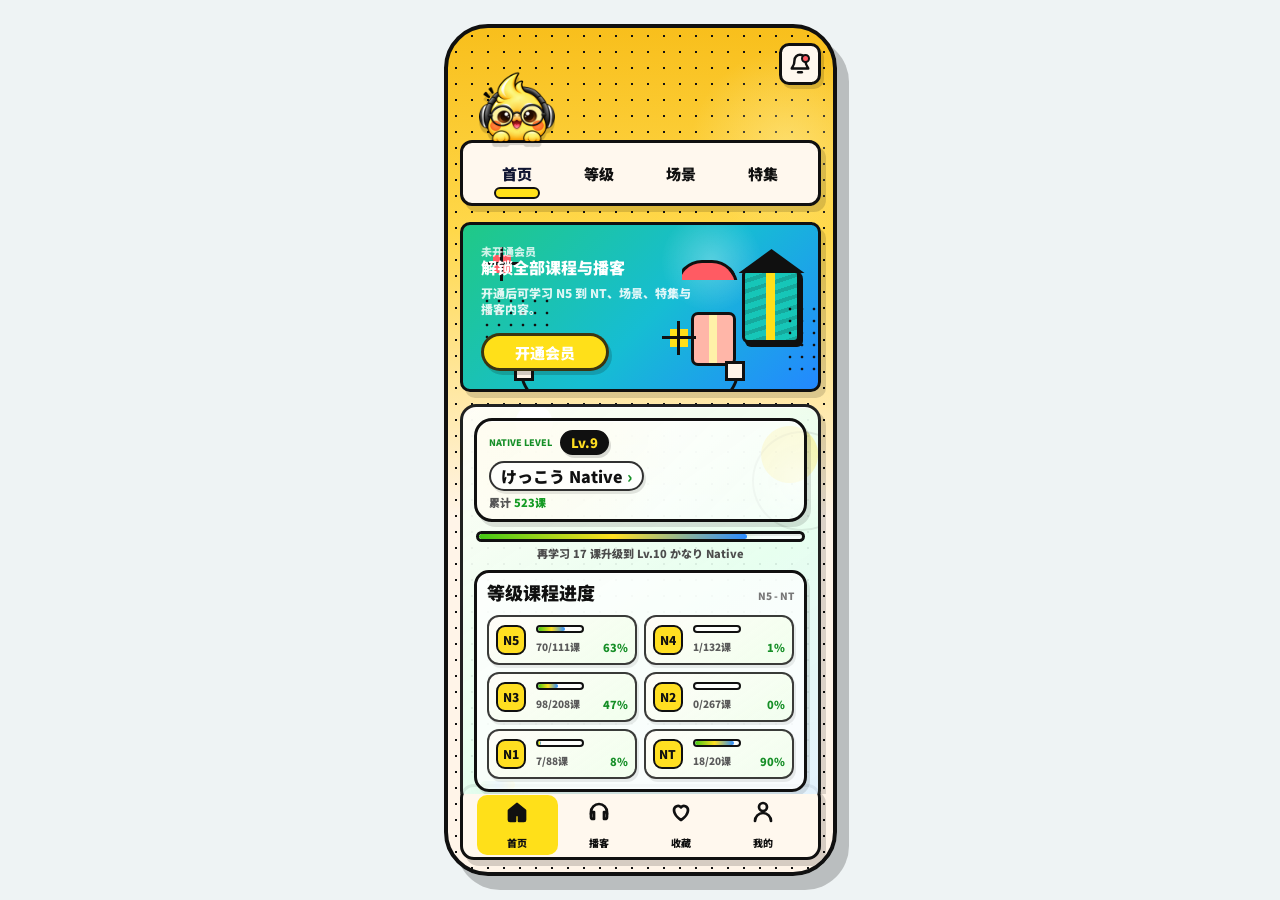
==== commit 5d6c1e22: "Move member benefits to profile and continue learning from home" ====
--- a/index.html
+++ b/index.html
@@ -7,7 +7,7 @@
     <link rel="preconnect" href="https://fonts.googleapis.com" />
     <link rel="preconnect" href="https://fonts.gstatic.com" crossorigin />
     <link href="https://fonts.googleapis.com/css2?family=Noto+Sans+JP:wght@500;700;900&family=Noto+Sans+SC:wght@500;700;900&display=swap" rel="stylesheet" />
-    <link rel="stylesheet" href="./styles.css?v=learning-state-48" />
+    <link rel="stylesheet" href="./styles.css?v=member-home-49" />
   </head>
   <body>
     <main class="stage">
@@ -30,13 +30,13 @@
             <article class="member-banner" data-go="membership">
               <div class="member-copy">
                 <span class="member-kicker" data-member-free>未开通会员</span>
-                <span class="member-kicker" data-member-paid>Native Pass</span>
+                <span class="member-kicker" data-member-paid>学习进行时</span>
                 <h2 data-member-free>解锁全部课程与播客</h2>
-                <h2 data-member-paid>会员权益已生效</h2>
+                <h2 data-member-paid>继续学习</h2>
                 <p data-member-free>开通后可学习 N5 到 NT、场景、特集与播客内容。</p>
-                <p data-member-paid>全课程已开放，继续按学习进度复习。</p>
+                <p data-member-paid data-resume-summary>选择一节课程，开始今天的学习。</p>
                 <button type="button" data-member-free>开通会员</button>
-                <button type="button" data-member-paid>查看权益</button>
+                <button type="button" data-member-paid>继续学习</button>
               </div>
               <div class="banner-art" aria-hidden="true">
                 <span class="shape plus red"></span>
@@ -934,8 +934,8 @@
                 <h2>Native日本語 <button data-action="open-nickname" aria-label="编辑昵称">✎</button></h2>
                 <p>ID:26070617154012 <span>▣</span></p>
                 <div class="vip-row">
-                  <strong data-member-paid>永久会员</strong>
-                  <em data-member-paid>全课程永久解锁</em>
+                  <strong data-member-paid data-go="membership" role="button" tabindex="0" aria-label="打开会员中心" onkeydown="if(event.key==='Enter'||event.key===' '){event.preventDefault();this.click()}">会员中心 ›</strong>
+                  <em data-member-paid>永久会员 · 查看权益</em>
                   <strong class="free" data-member-free data-go="membership">开通会员</strong>
                   <em data-member-free>当前为试听体验</em>
                 </div>
@@ -1317,6 +1317,6 @@
       </section>
     </main>
 
-    <script src="./app.js?v=course-access-47"></script>
+    <script src="./app.js?v=member-home-49"></script>
   </body>
 </html>
--- a/styles.css
+++ b/styles.css
@@ -9616,3 +9616,9 @@
   border-radius: inherit;
   background: linear-gradient(90deg, #43c915, #ffe019, #2b8cff);
 }
+
+/* Membership details are accessed from the profile. */
+.vip-row strong[data-member-paid][data-go] { cursor: pointer; }
+.vip-row strong[data-member-paid][data-go]:focus-visible { outline: 3px solid #2388ff; outline-offset: 3px; }
+
+body[data-member="paid"] .member-banner .member-kicker { display: none; }
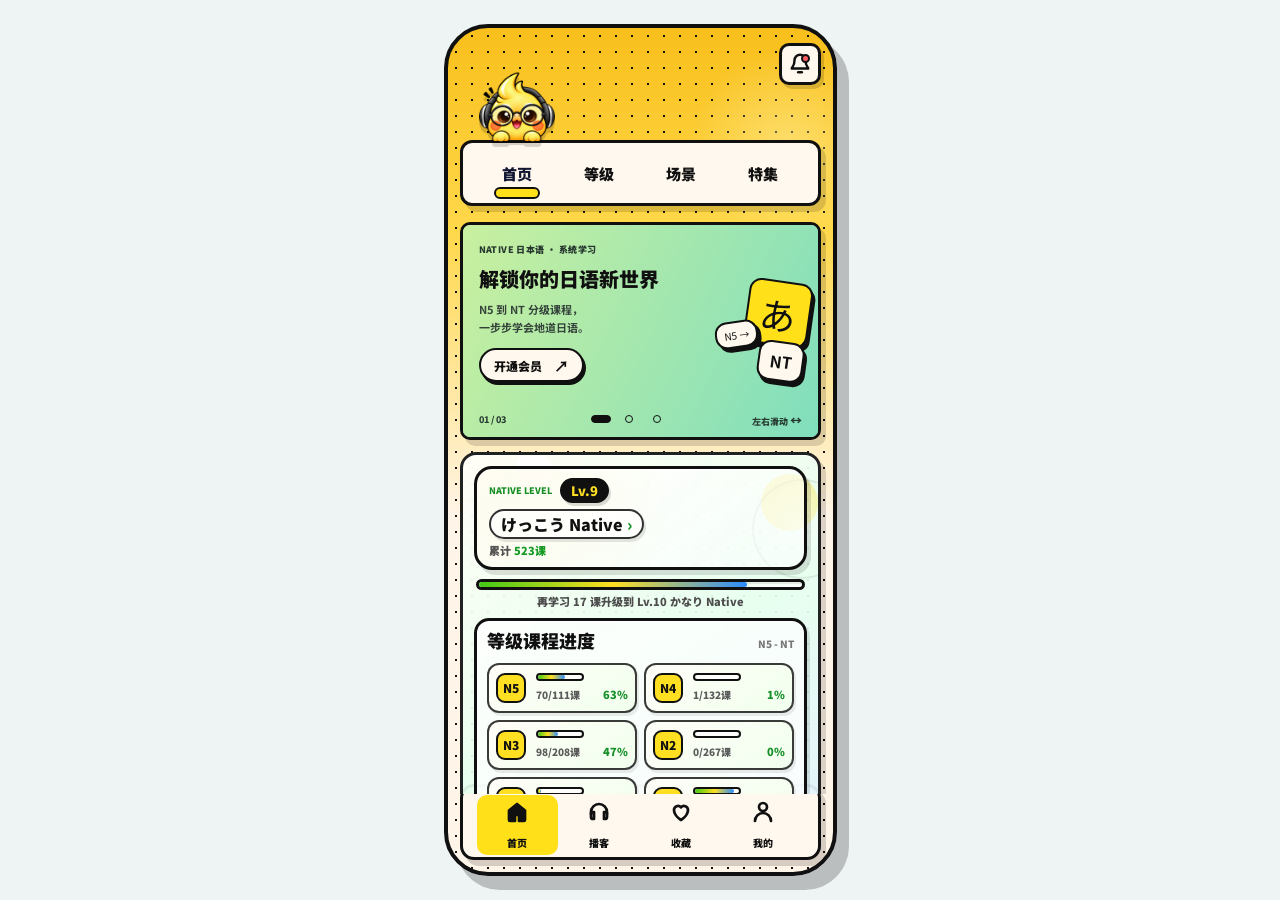
==== commit 68149738: "Replace member home resume banner with three app introductions" ====
--- a/index.html
+++ b/index.html
@@ -7,7 +7,7 @@
     <link rel="preconnect" href="https://fonts.googleapis.com" />
     <link rel="preconnect" href="https://fonts.gstatic.com" crossorigin />
     <link href="https://fonts.googleapis.com/css2?family=Noto+Sans+JP:wght@500;700;900&family=Noto+Sans+SC:wght@500;700;900&display=swap" rel="stylesheet" />
-    <link rel="stylesheet" href="./styles.css?v=member-home-49" />
+    <link rel="stylesheet" href="./styles.css?v=banner-intro-50" />
   </head>
   <body>
     <main class="stage">
@@ -27,29 +27,48 @@
               <button data-go="feature">特集</button>
             </nav>
 
-            <article class="member-banner" data-go="membership">
-              <div class="member-copy">
-                <span class="member-kicker" data-member-free>未开通会员</span>
-                <span class="member-kicker" data-member-paid>学习进行时</span>
-                <h2 data-member-free>解锁全部课程与播客</h2>
-                <h2 data-member-paid>继续学习</h2>
-                <p data-member-free>开通后可学习 N5 到 NT、场景、特集与播客内容。</p>
-                <p data-member-paid data-resume-summary>选择一节课程，开始今天的学习。</p>
-                <button type="button" data-member-free>开通会员</button>
-                <button type="button" data-member-paid>继续学习</button>
-              </div>
-              <div class="banner-art" aria-hidden="true">
-                <span class="shape plus red"></span>
-                <span class="shape dots left"></span>
-                <span class="shape button-line"></span>
-                <span class="shape rect"></span>
-                <span class="shape triangle"></span>
-                <span class="shape half"></span>
-                <span class="shape bezier"></span>
-                <span class="shape dots right"></span>
-                <span class="shape plus yellow"></span>
-              </div>
-            </article>
+            <section class="member-banner home-banner-carousel" aria-label="认识 Native 日本语" aria-roledescription="轮播" tabindex="0">
+              <div class="home-banner-track">
+                <article class="home-banner-slide banner-course" role="group" aria-roledescription="幻灯片" aria-label="1 / 3 等级课程">
+                  <div class="home-banner-copy">
+                    <span class="home-banner-kicker">NATIVE 日本语 · 系统学习</span>
+                    <h2 data-member-free>解锁你的日语新世界</h2>
+                    <h2 data-member-paid>从入门到自然表达</h2>
+                    <p>N5 到 NT 分级课程，<br>一步步学会地道日语。</p>
+                    <button type="button" data-member-free data-go="membership">开通会员 <span aria-hidden="true">↗</span></button>
+                    <button type="button" data-member-paid data-go="course">探索课程 <span aria-hidden="true">↗</span></button>
+                  </div>
+                  <div class="home-banner-illustration banner-level-art" aria-hidden="true"><i>あ</i><b>NT</b><em>N5 →</em></div>
+                </article>
+                <article class="home-banner-slide banner-scene" role="group" aria-roledescription="幻灯片" aria-label="2 / 3 场景会话" aria-hidden="true" inert>
+                  <div class="home-banner-copy">
+                    <span class="home-banner-kicker">NATIVE 日本语 · 真实场景</span>
+                    <h2>把日语用进生活里</h2>
+                    <p>从日常寒暄到旅行职场，<br>在场景会话中积累表达。</p>
+                    <button type="button" data-go="scene">看看场景 <span aria-hidden="true">↗</span></button>
+                  </div>
+                  <div class="home-banner-illustration banner-chat-art" aria-hidden="true"><i>こんにちは</i><b>いいね!</b><em>会話</em></div>
+                </article>
+                <article class="home-banner-slide banner-podcast" role="group" aria-roledescription="幻灯片" aria-label="3 / 3 日语播客" aria-hidden="true" inert>
+                  <div class="home-banner-copy">
+                    <span class="home-banner-kicker">NATIVE 日本语 · 听见日常</span>
+                    <h2>听懂真实的日本生活</h2>
+                    <p>用日语播客练习听力，<br>熟悉真实语速与自然表达。</p>
+                    <button type="button" data-go="podcast">发现播客 <span aria-hidden="true">↗</span></button>
+                  </div>
+                  <div class="home-banner-illustration banner-audio-art" aria-hidden="true"><i>♫</i><b>RADIO</b><em>日本語</em></div>
+                </article>
+              </div>
+              <div class="home-banner-controls">
+                <span class="home-banner-count" aria-live="polite">01 / 03</span>
+                <div class="home-banner-dots" aria-label="选择 Banner">
+                  <button type="button" data-banner-index="0" aria-label="第 1 张：等级课程" aria-pressed="true"></button>
+                  <button type="button" data-banner-index="1" aria-label="第 2 张：场景会话" aria-pressed="false"></button>
+                  <button type="button" data-banner-index="2" aria-label="第 3 张：日语播客" aria-pressed="false"></button>
+                </div>
+                <span class="home-banner-hint">左右滑动 <span aria-hidden="true">↔</span></span>
+              </div>
+            </section>
 
             <article class="dashboard-card progress-overview study-overview">
               <div class="growth-identity">
@@ -664,7 +683,7 @@
               <span>已开通</span>
               <h3>永久会员</h3>
               <p>全部等级课程、场景课程、特集与播客已解锁，可继续后台畅听。</p>
-              <button data-go="course">继续学习</button>
+              <button data-go="course">浏览课程</button>
             </article>
 
             <div class="plan-list" data-member-free>
@@ -1317,6 +1336,6 @@
       </section>
     </main>
 
-    <script src="./app.js?v=member-home-49"></script>
+    <script src="./app.js?v=banner-intro-50"></script>
   </body>
 </html>
--- a/styles.css
+++ b/styles.css
@@ -9622,3 +9622,39 @@
 .vip-row strong[data-member-paid][data-go]:focus-visible { outline: 3px solid #2388ff; outline-offset: 3px; }
 
 body[data-member="paid"] .member-banner .member-kicker { display: none; }
+
+/* Three swipeable app introductions; future campaign images can replace each slide. */
+.member-banner.home-banner-carousel,
+body[data-member="paid"] .member-banner.home-banner-carousel { padding:0; height:218px; min-height:218px; background:#c5efd7; overflow:hidden; touch-action:pan-y; cursor:default; }
+.home-banner-track { display:flex; height:100%; transition:transform .28s ease; }
+.home-banner-slide { position:relative; flex:0 0 100%; min-width:0; padding:18px 16px 38px; overflow:hidden; }
+.banner-course { background:linear-gradient(115deg,#c9f09f,#80debd); }
+.banner-scene { background:linear-gradient(115deg,#ffe29e,#ffb7a7); }
+.banner-podcast { background:linear-gradient(115deg,#d5d9ff,#9adfed); }
+.home-banner-copy { position:relative; z-index:2; width:71%; }
+.member-banner .home-banner-kicker { display:block; color:#26382f; font-size:9px; letter-spacing:.4px; font-weight:900; margin:0 0 10px; }
+.member-banner .home-banner-copy h2 { width:auto; max-width:none; margin:0; font-size:20px; line-height:1.25; white-space:normal; color:#101010; }
+.member-banner .home-banner-copy p { display:block; width:auto; margin:9px 0 0; font-size:11px; line-height:1.65; font-weight:700; color:#35443b; }
+.member-banner .home-banner-copy button,
+body[data-member="paid"] .member-banner .home-banner-copy button { height:34px; min-width:0; margin-top:12px; padding:0 13px; border:2px solid #101010; background:#fff8ee; color:#101010; font-size:12px; box-shadow:2px 3px 0 #101010; gap:12px; }
+.member-banner .home-banner-copy button span { color:inherit; font-size:15px; }
+.home-banner-illustration { position:absolute; right:10px; top:54px; width:84px; height:100px; transform:rotate(8deg); z-index:1; }
+.home-banner-illustration i,.home-banner-illustration b,.home-banner-illustration em { position:absolute; display:grid; place-items:center; border:2px solid #101010; border-radius:12px; box-shadow:3px 4px 0 #101010; font-style:normal; color:#101010; }
+.home-banner-illustration i { width:64px;height:65px;right:0;top:0;font-size:36px;background:#ffe019; }
+.home-banner-illustration b { bottom:0;right:0;padding:6px 10px;font-size:16px;background:#fff8ee; }
+.home-banner-illustration em { bottom:27px;left:-8px;padding:4px 7px;font-size:10px;background:#fff8ee;transform:rotate(-16deg); }
+.banner-chat-art i { font-size:10px;background:#fff8ee; }
+.banner-chat-art b { font-size:14px;background:#ffc64e; }
+.banner-audio-art i { background:#779cf3; }
+.banner-audio-art b { font-size:12px; }
+.home-banner-controls { position:absolute;z-index:3;bottom:8px;left:16px;right:16px;display:flex;align-items:center;justify-content:space-between;height:20px; }
+.member-banner .home-banner-count,.member-banner .home-banner-hint { color:#26382f;font-size:9px;font-weight:800; }
+.member-banner .home-banner-hint span { display:inline;color:inherit;font-size:12px; }
+.home-banner-dots { display:flex;gap:8px; }
+.member-banner .home-banner-dots button,body[data-member="paid"] .member-banner .home-banner-dots button { padding:0;margin:0;width:20px;min-width:20px;height:20px;border:0;border-radius:0;box-shadow:none;background:transparent;display:grid;place-items:center; }
+.home-banner-dots button::after { content:'';display:block;width:6px;height:6px;border:1.5px solid #101010;border-radius:99px;background:transparent; }
+.home-banner-dots button[aria-pressed="true"]::after { width:18px;background:#101010; }
+.home-banner-carousel:focus-visible,.home-banner-carousel button:focus-visible { outline:3px solid #2388ff;outline-offset:-3px; }
+@media(prefers-reduced-motion:reduce){.home-banner-track{transition:none}}
+
+.home-banner-carousel { user-select: none; -webkit-user-select: none; }
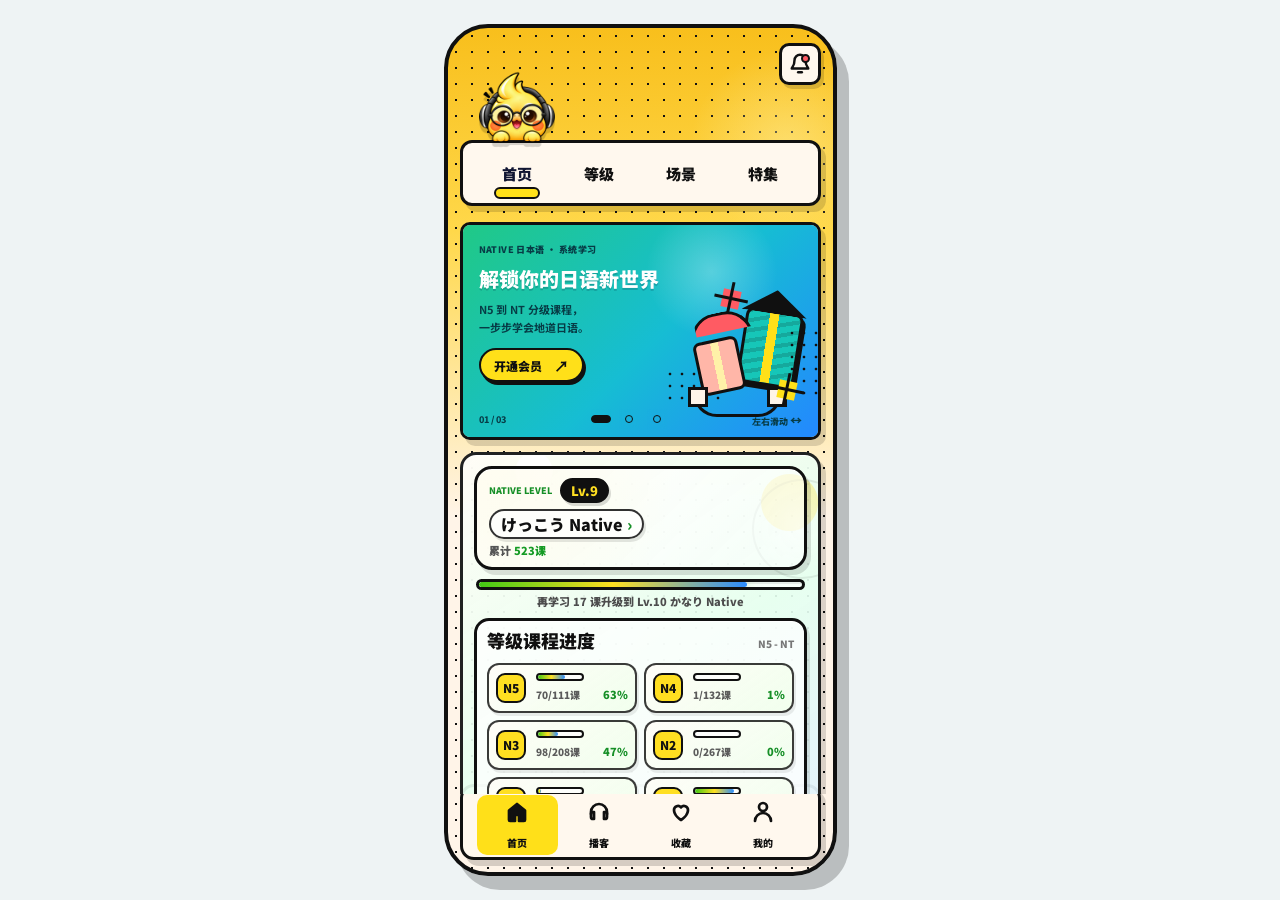
==== commit b926fc3a: "Restore vivid gradient and geometric banner artwork" ====
--- a/index.html
+++ b/index.html
@@ -7,7 +7,7 @@
     <link rel="preconnect" href="https://fonts.googleapis.com" />
     <link rel="preconnect" href="https://fonts.gstatic.com" crossorigin />
     <link href="https://fonts.googleapis.com/css2?family=Noto+Sans+JP:wght@500;700;900&family=Noto+Sans+SC:wght@500;700;900&display=swap" rel="stylesheet" />
-    <link rel="stylesheet" href="./styles.css?v=banner-intro-50" />
+    <link rel="stylesheet" href="./styles.css?v=banner-texture-51" />
   </head>
   <body>
     <main class="stage">
@@ -38,7 +38,7 @@
                     <button type="button" data-member-free data-go="membership">开通会员 <span aria-hidden="true">↗</span></button>
                     <button type="button" data-member-paid data-go="course">探索课程 <span aria-hidden="true">↗</span></button>
                   </div>
-                  <div class="home-banner-illustration banner-level-art" aria-hidden="true"><i>あ</i><b>NT</b><em>N5 →</em></div>
+                  <div class="banner-art" aria-hidden="true"><span class="shape plus red"></span><span class="shape dots left"></span><span class="shape button-line"></span><span class="shape rect"></span><span class="shape triangle"></span><span class="shape half"></span><span class="shape bezier"></span><span class="shape dots right"></span><span class="shape plus yellow"></span></div>
                 </article>
                 <article class="home-banner-slide banner-scene" role="group" aria-roledescription="幻灯片" aria-label="2 / 3 场景会话" aria-hidden="true" inert>
                   <div class="home-banner-copy">
@@ -47,7 +47,7 @@
                     <p>从日常寒暄到旅行职场，<br>在场景会话中积累表达。</p>
                     <button type="button" data-go="scene">看看场景 <span aria-hidden="true">↗</span></button>
                   </div>
-                  <div class="home-banner-illustration banner-chat-art" aria-hidden="true"><i>こんにちは</i><b>いいね!</b><em>会話</em></div>
+                  <div class="banner-art" aria-hidden="true"><span class="shape plus red"></span><span class="shape dots left"></span><span class="shape button-line"></span><span class="shape rect"></span><span class="shape triangle"></span><span class="shape half"></span><span class="shape bezier"></span><span class="shape dots right"></span><span class="shape plus yellow"></span></div>
                 </article>
                 <article class="home-banner-slide banner-podcast" role="group" aria-roledescription="幻灯片" aria-label="3 / 3 日语播客" aria-hidden="true" inert>
                   <div class="home-banner-copy">
@@ -56,7 +56,7 @@
                     <p>用日语播客练习听力，<br>熟悉真实语速与自然表达。</p>
                     <button type="button" data-go="podcast">发现播客 <span aria-hidden="true">↗</span></button>
                   </div>
-                  <div class="home-banner-illustration banner-audio-art" aria-hidden="true"><i>♫</i><b>RADIO</b><em>日本語</em></div>
+                  <div class="banner-art" aria-hidden="true"><span class="shape plus red"></span><span class="shape dots left"></span><span class="shape button-line"></span><span class="shape rect"></span><span class="shape triangle"></span><span class="shape half"></span><span class="shape bezier"></span><span class="shape dots right"></span><span class="shape plus yellow"></span></div>
                 </article>
               </div>
               <div class="home-banner-controls">
@@ -1336,6 +1336,6 @@
       </section>
     </main>
 
-    <script src="./app.js?v=banner-intro-50"></script>
+    <script src="./app.js?v=banner-texture-51"></script>
   </body>
 </html>
--- a/styles.css
+++ b/styles.css
@@ -9658,3 +9658,32 @@
 @media(prefers-reduced-motion:reduce){.home-banner-track{transition:none}}
 
 .home-banner-carousel { user-select: none; -webkit-user-select: none; }
+
+/* Restore the original vivid blue-green campaign artwork across all three slides. */
+.home-banner-slide.banner-course,
+.home-banner-slide.banner-scene,
+.home-banner-slide.banner-podcast {
+  background: radial-gradient(circle at 70% 22%, rgba(255,255,255,.28), transparent 22%),
+    linear-gradient(135deg, #20c986 0%, #16bdd3 54%, #2388ff 100%);
+}
+.member-banner .home-banner-copy h2,
+body[data-member="paid"] .member-banner .home-banner-copy h2 { color:#fff !important; text-shadow:0 2px 0 rgba(0,55,72,.22); }
+.member-banner .home-banner-kicker,
+.member-banner .home-banner-copy p { color:#073c46; }
+.member-banner .home-banner-copy button,
+body[data-member="paid"] .member-banner .home-banner-copy button { background:#ffe019; }
+.home-banner-slide .banner-art { position:absolute; inset:55px 0 30px auto; width:132px; pointer-events:none; }
+.home-banner-slide .shape.dots.left { left:-22px;bottom:3px;width:58px;height:36px; }
+.home-banner-slide .shape.plus.red { left:28px;top:2px;transform:rotate(12deg); }
+.home-banner-slide .shape.plus.yellow { right:14px;bottom:0;transform:rotate(12deg); }
+.home-banner-slide .shape.rect { right:76px;bottom:14px;transform:rotate(-12deg); }
+.home-banner-slide .shape.button-line { right:19px;top:30px;transform:rotate(9deg); }
+.home-banner-slide .shape.triangle { right:9px;top:10px;transform:rotate(9deg); }
+.home-banner-slide .shape.half { right:68px;top:32px;transform:rotate(-12deg); }
+.home-banner-slide .shape.bezier { left:7px;right:36px;bottom:-10px;height:24px; }
+.home-banner-slide .shape.dots.right { right:0;top:47px; }
+.banner-scene .shape.button-line { background:repeating-linear-gradient(-18deg,rgba(16,16,16,.16) 0 4px,transparent 4px 10px),#ffb6a8; }
+.banner-scene .shape.half:before { background:#ffe019; }
+.banner-podcast .shape.rect { background:#ffe019; }
+.banner-podcast .shape.half:before { background:#ffb6a8; }
+.member-banner .home-banner-count,.member-banner .home-banner-hint { color:#073c46; }
